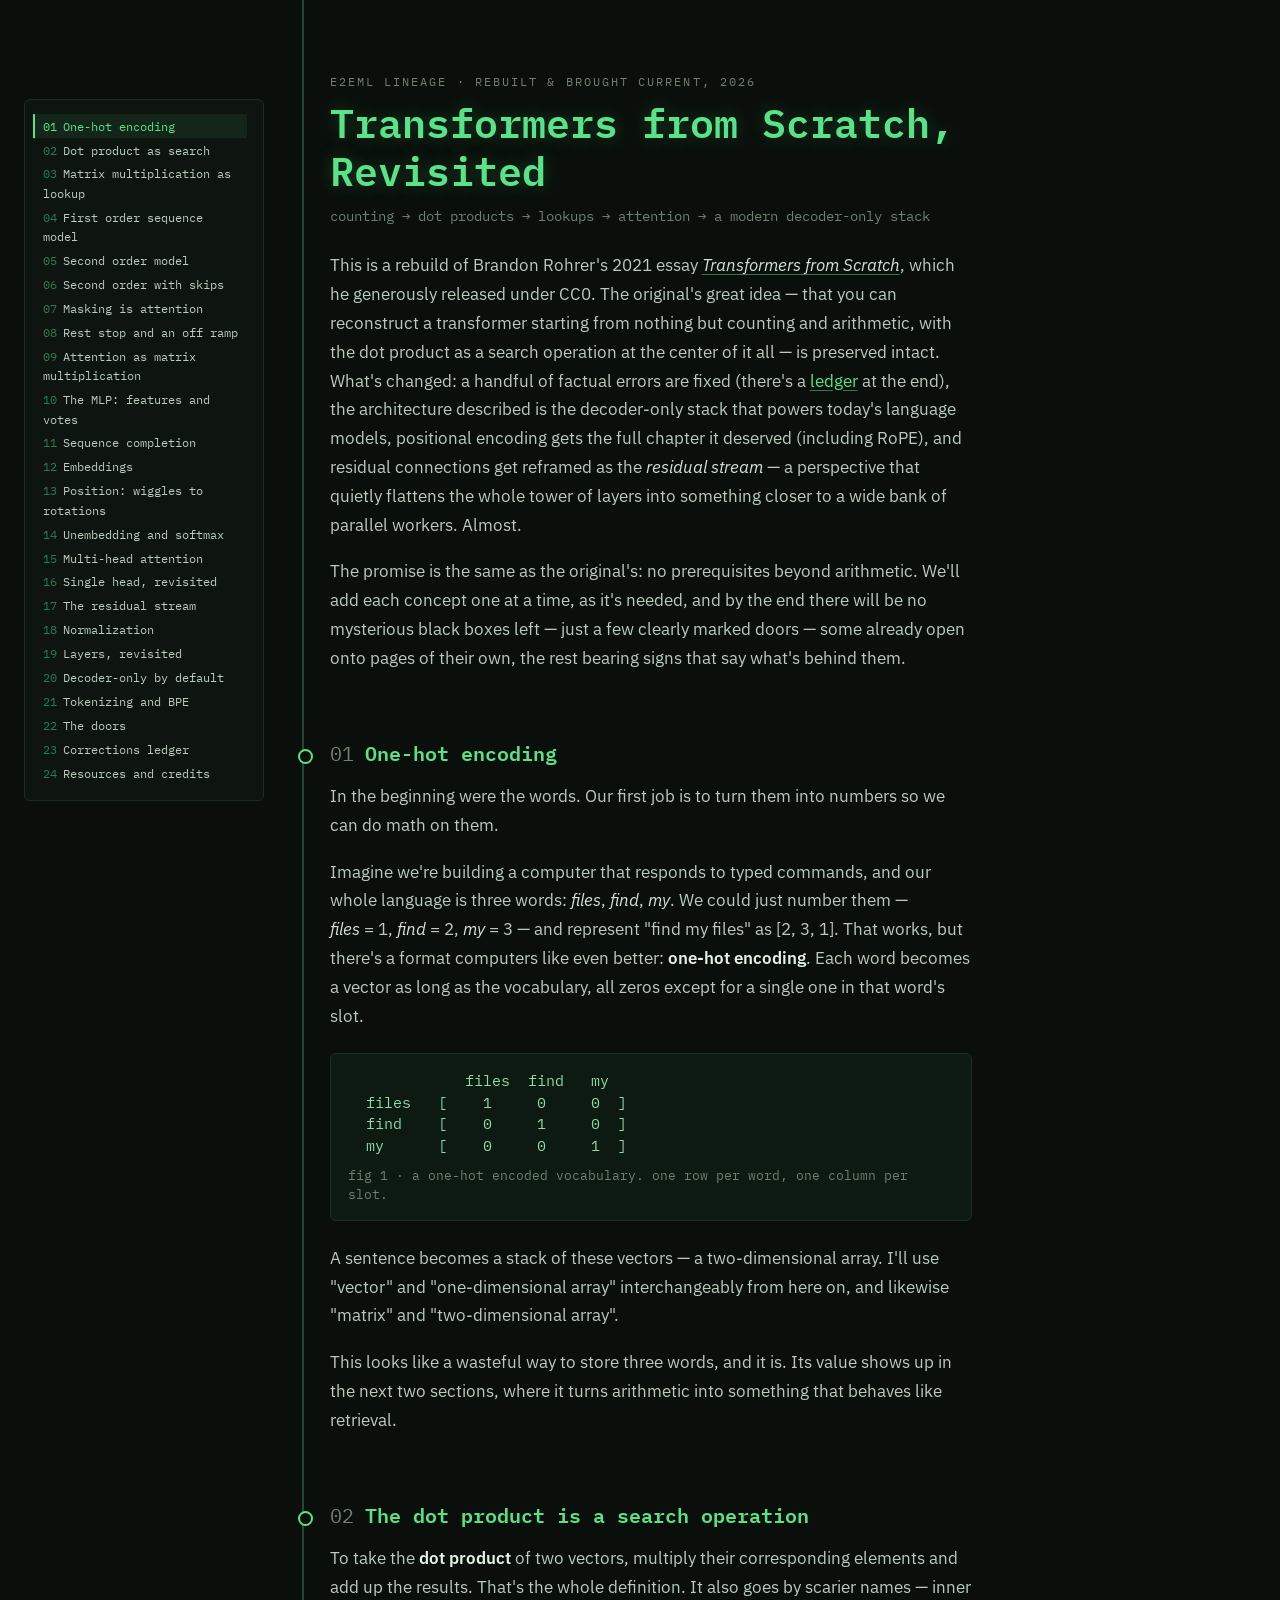
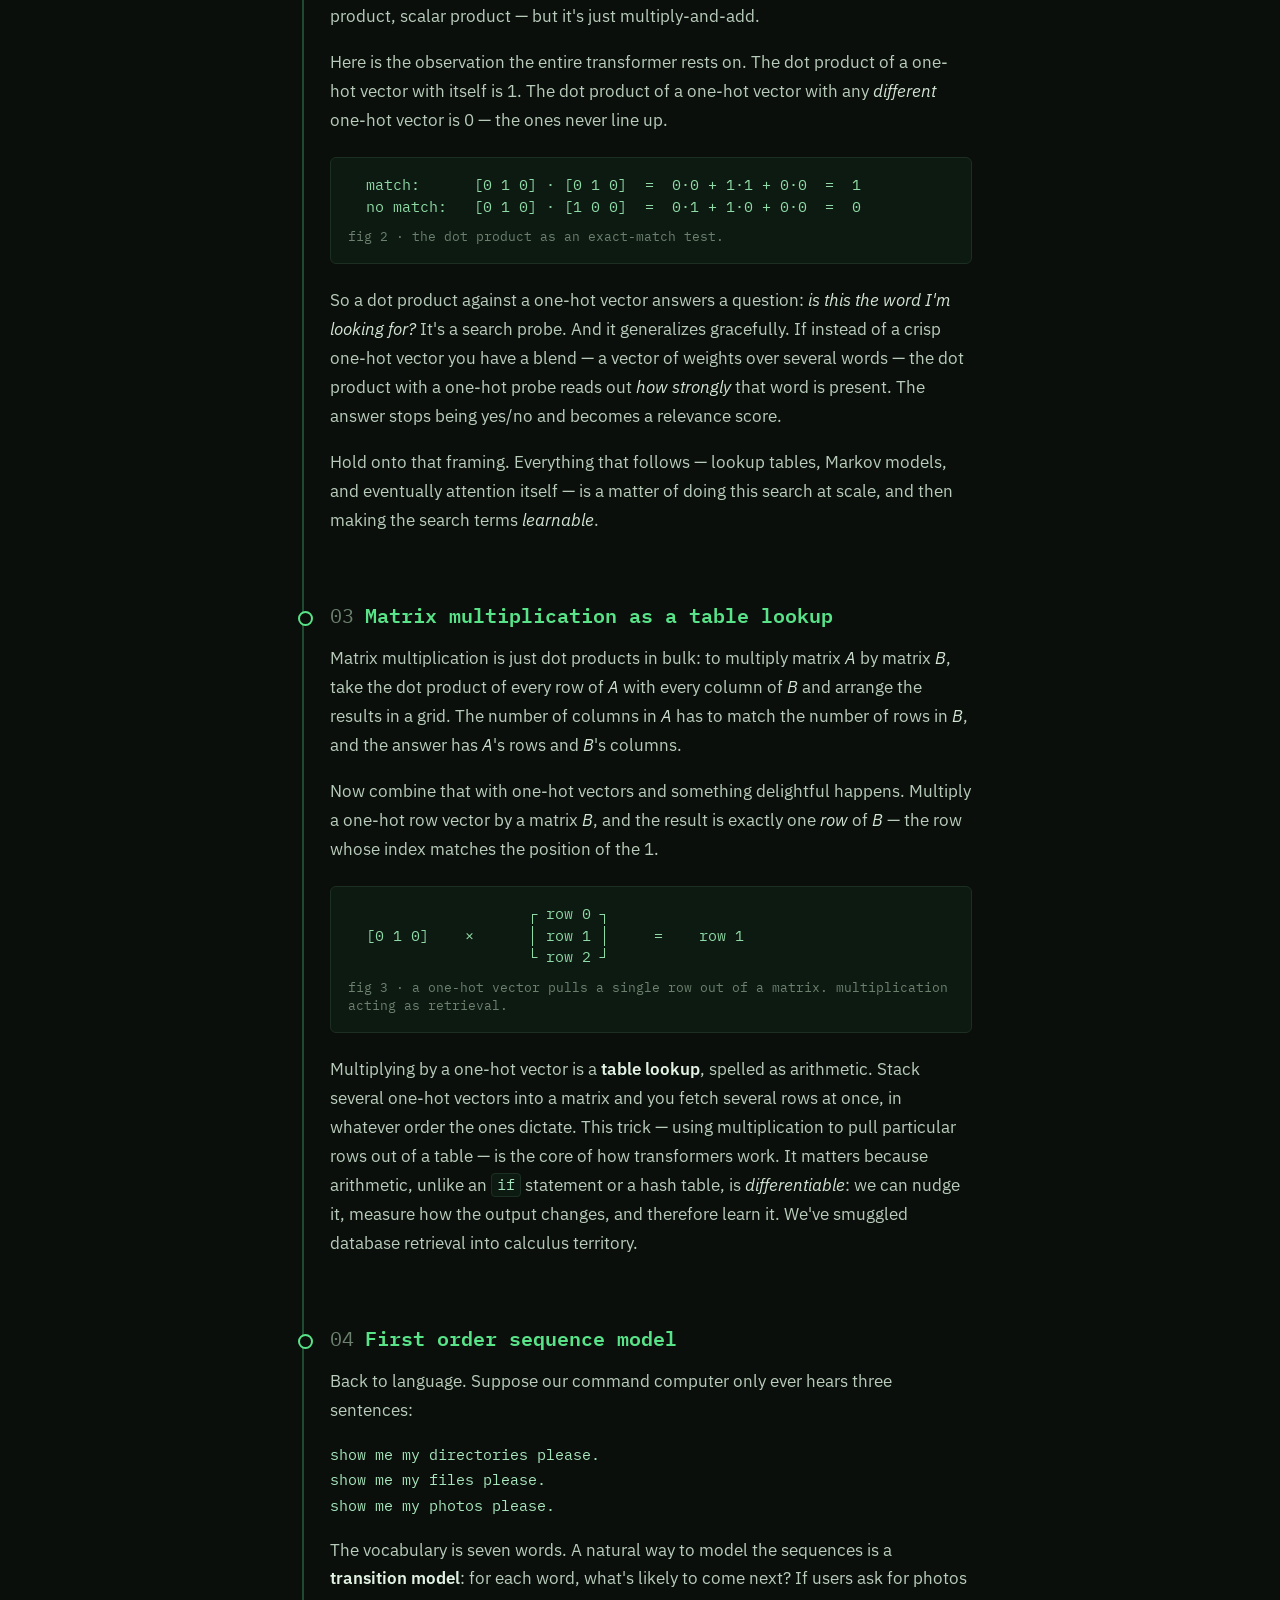
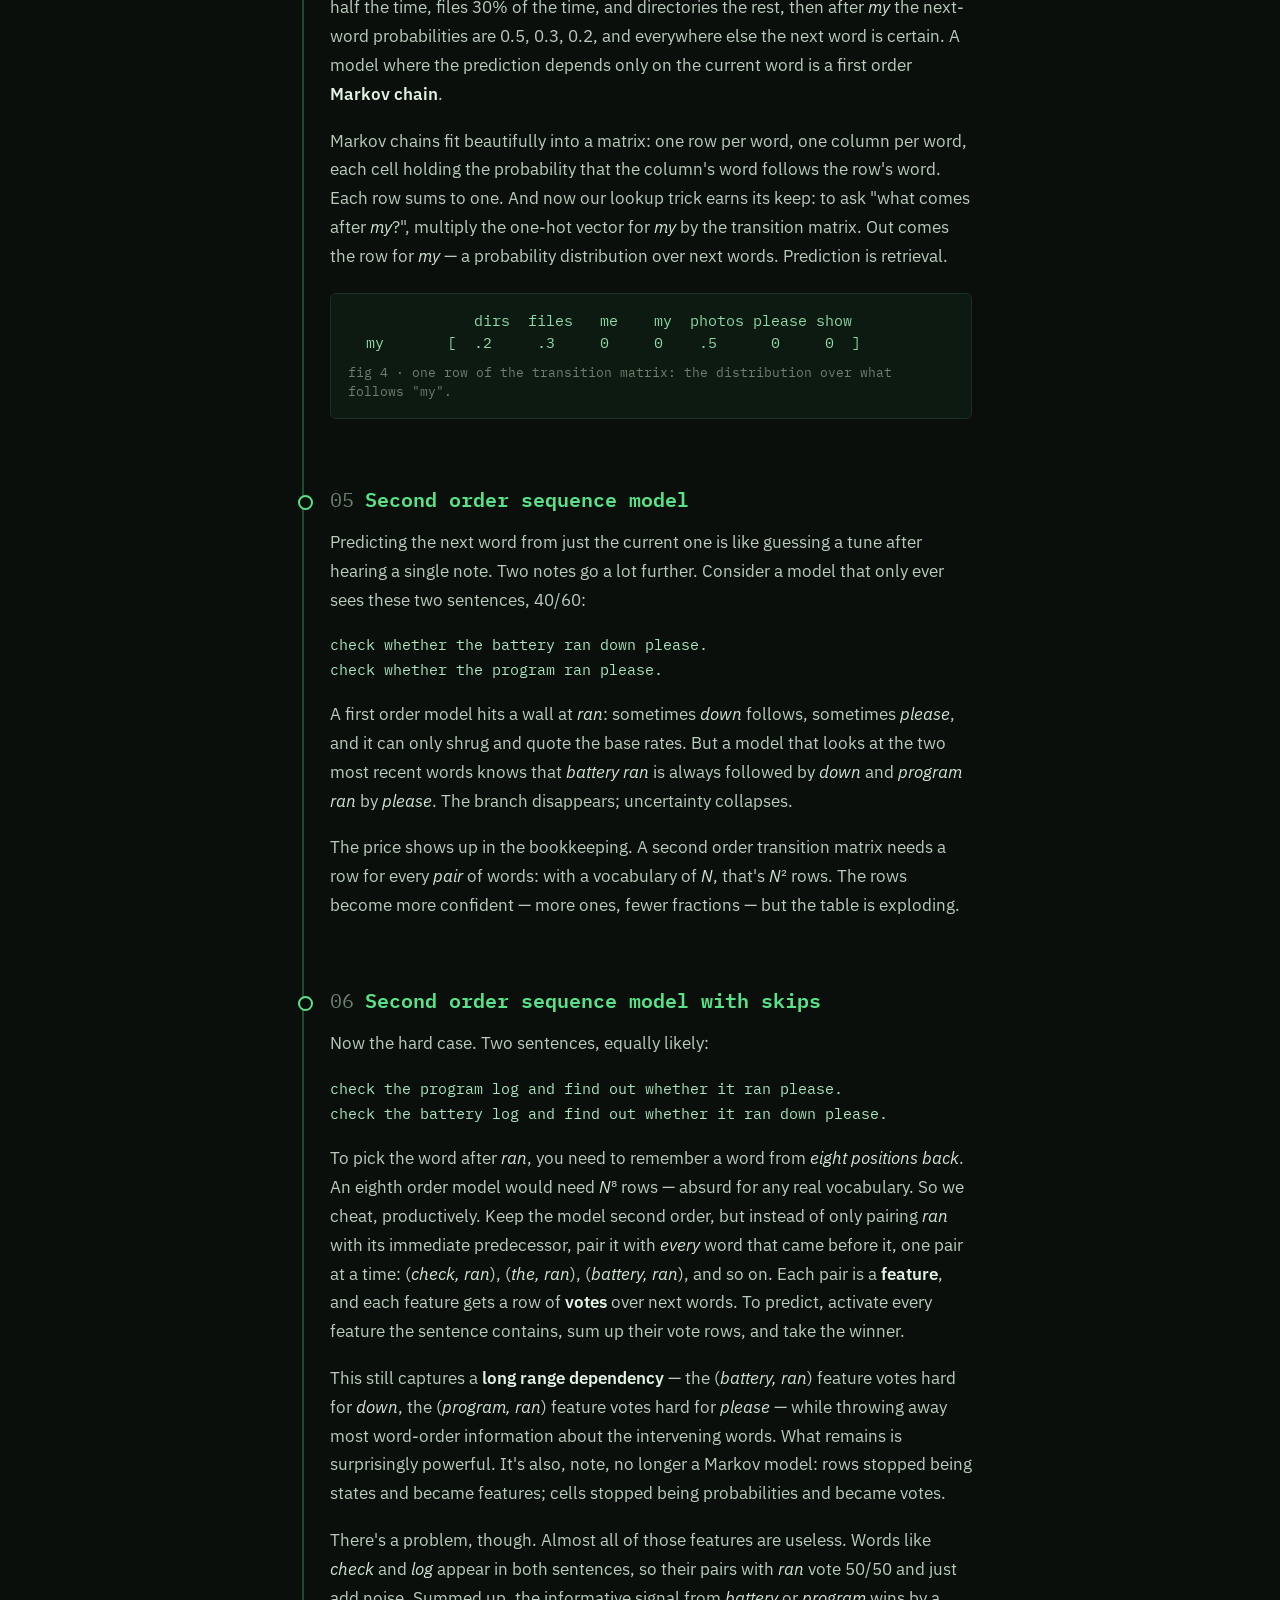
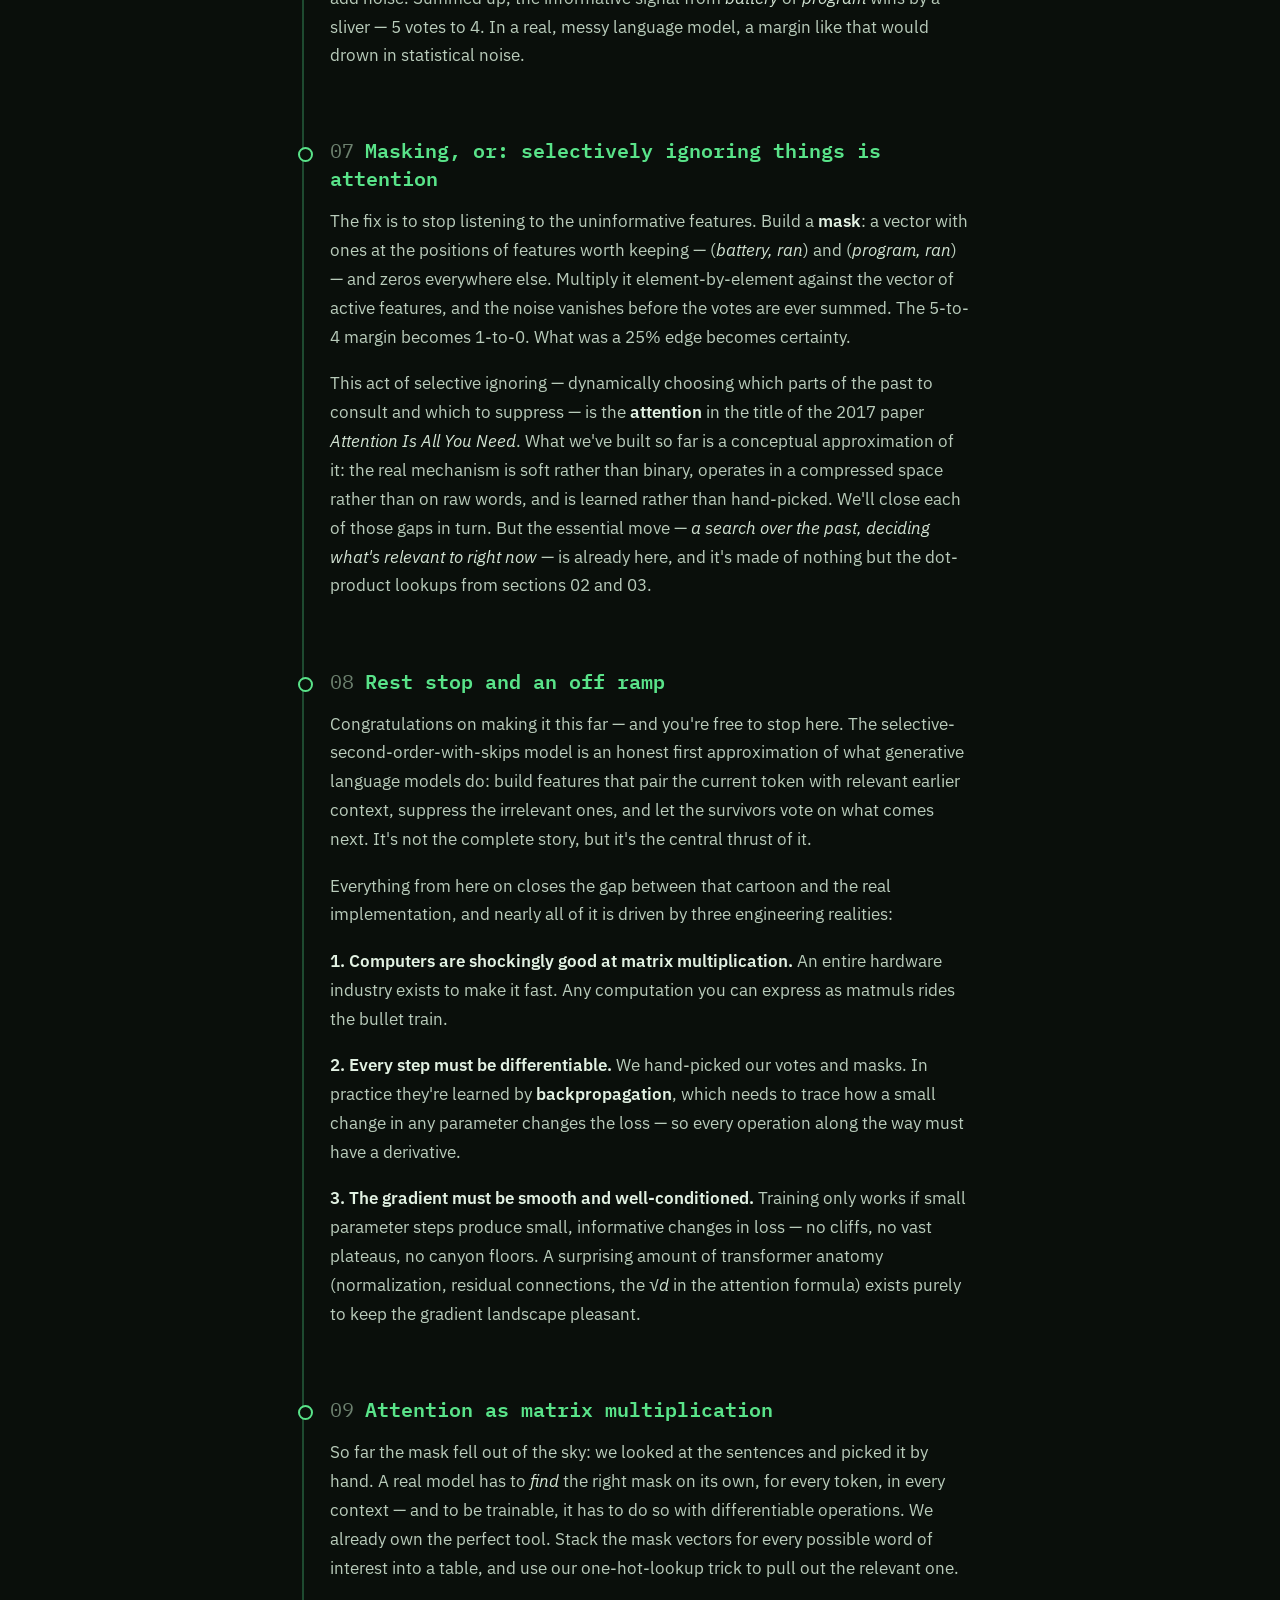
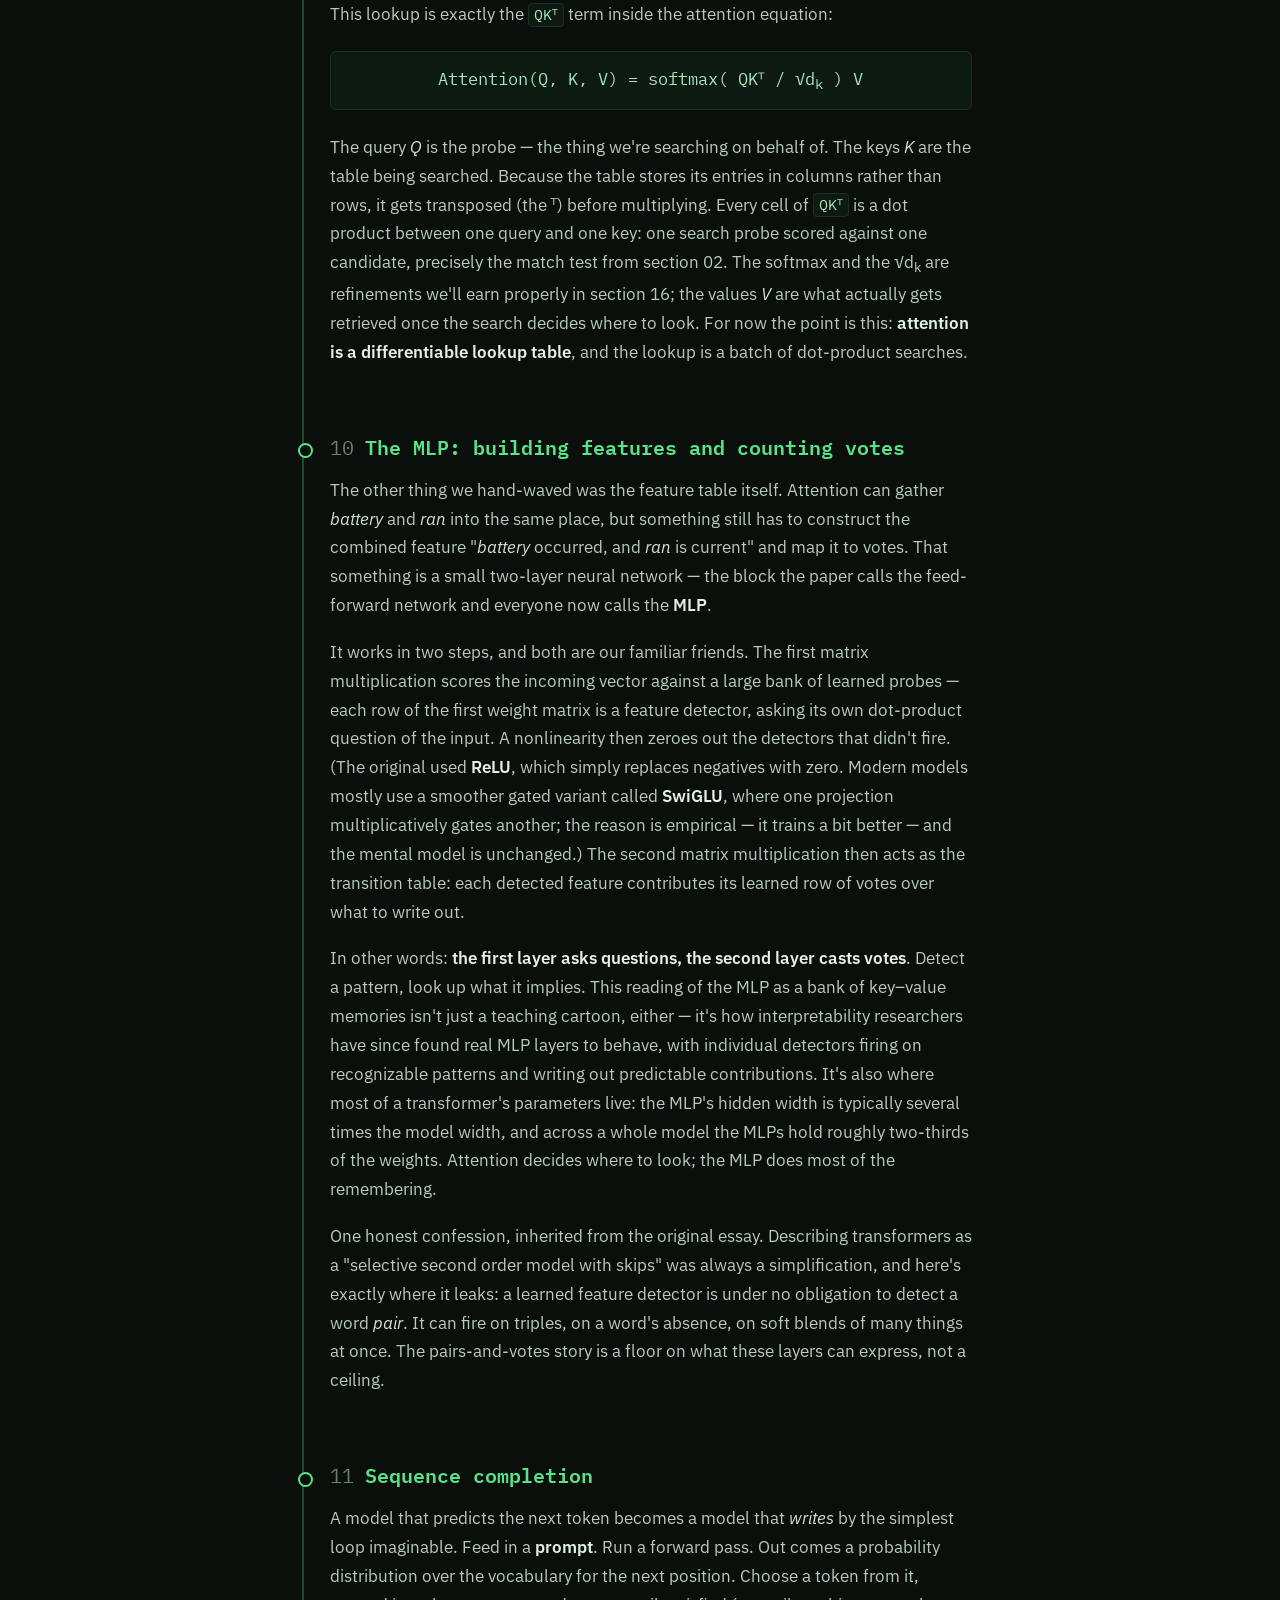
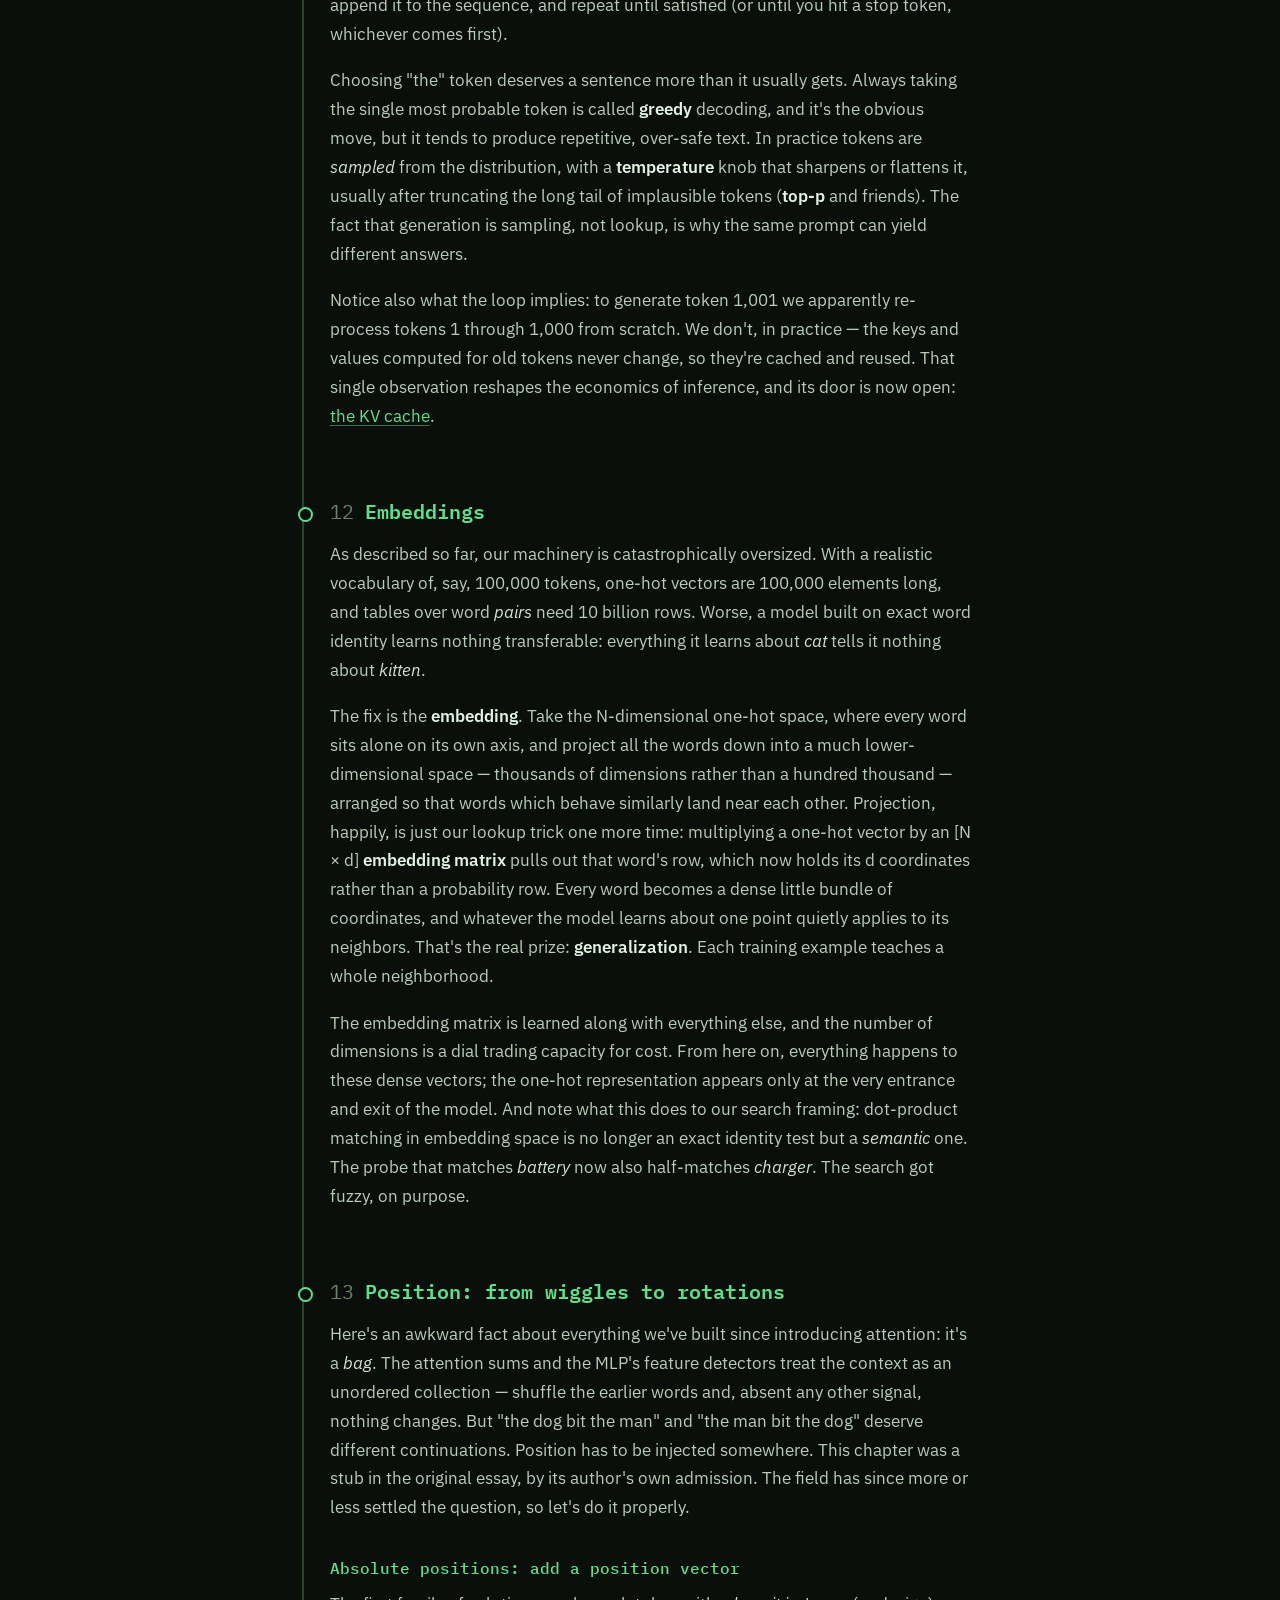
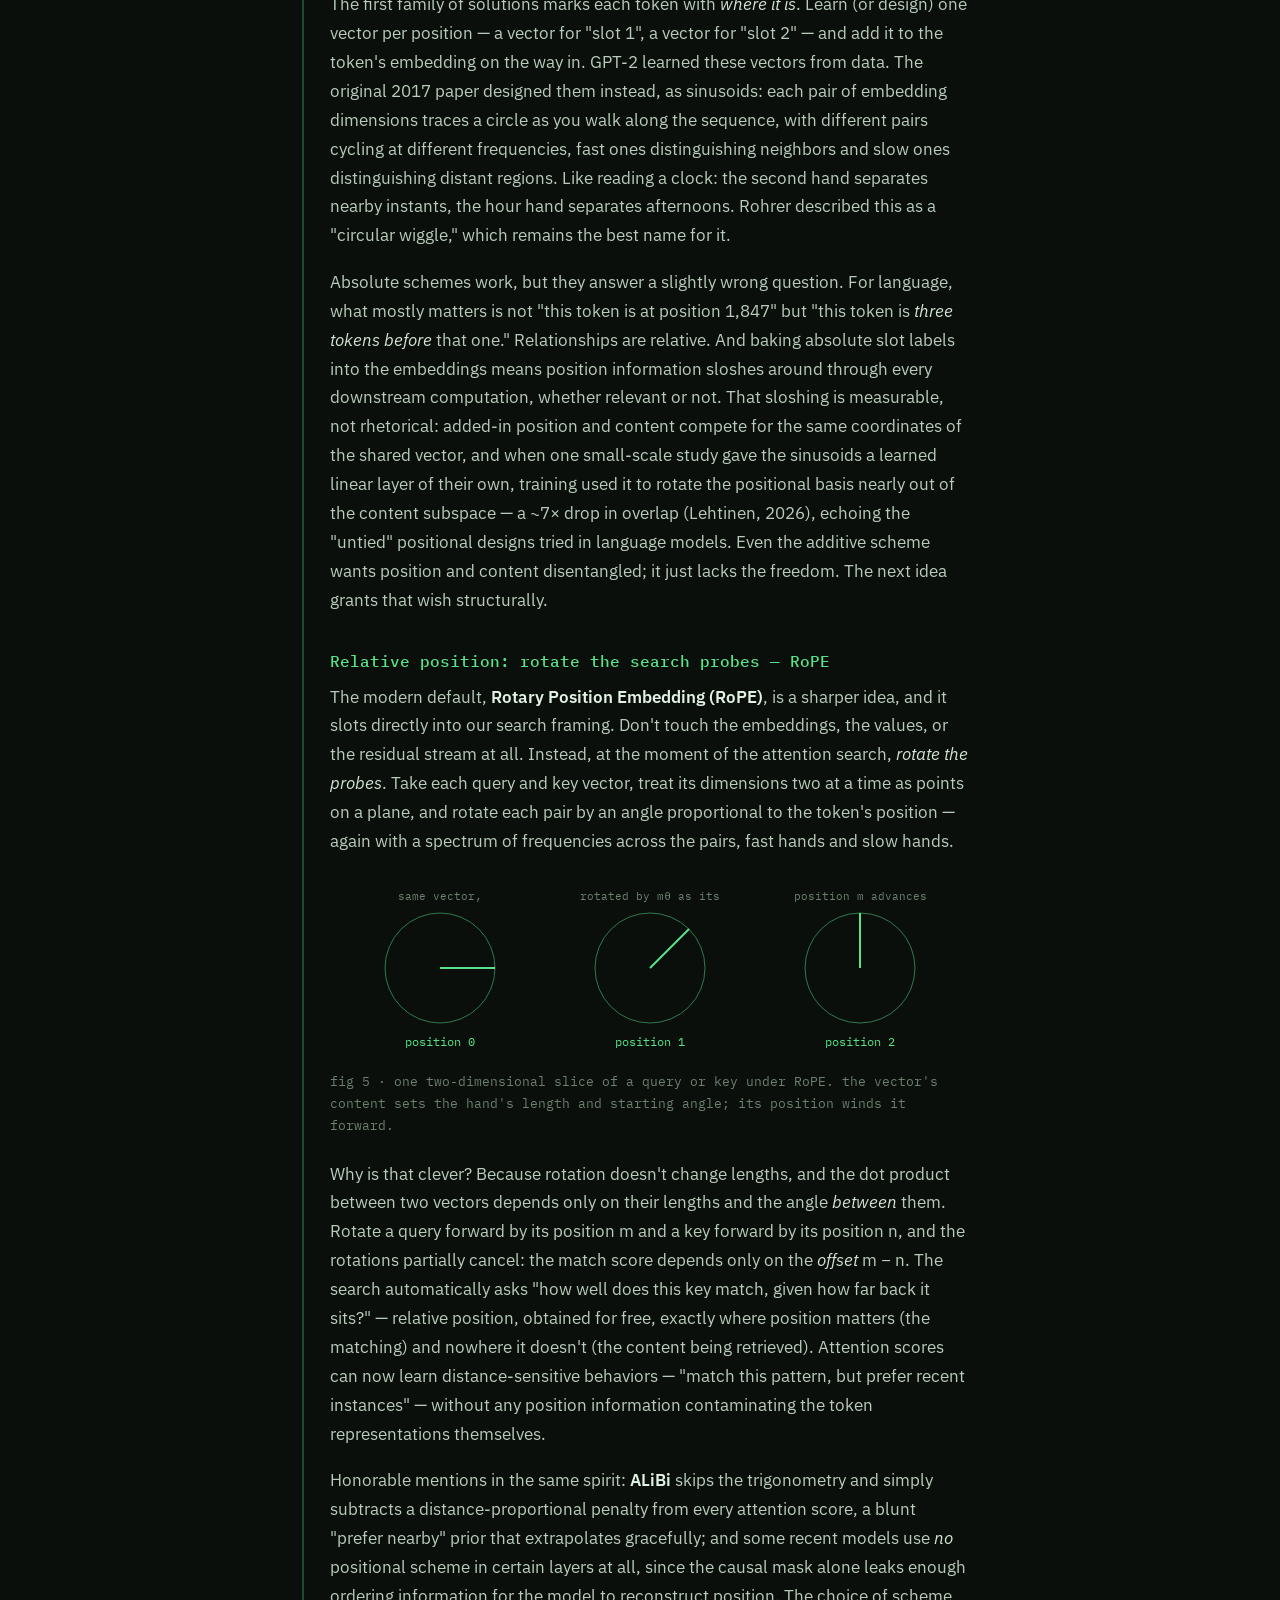
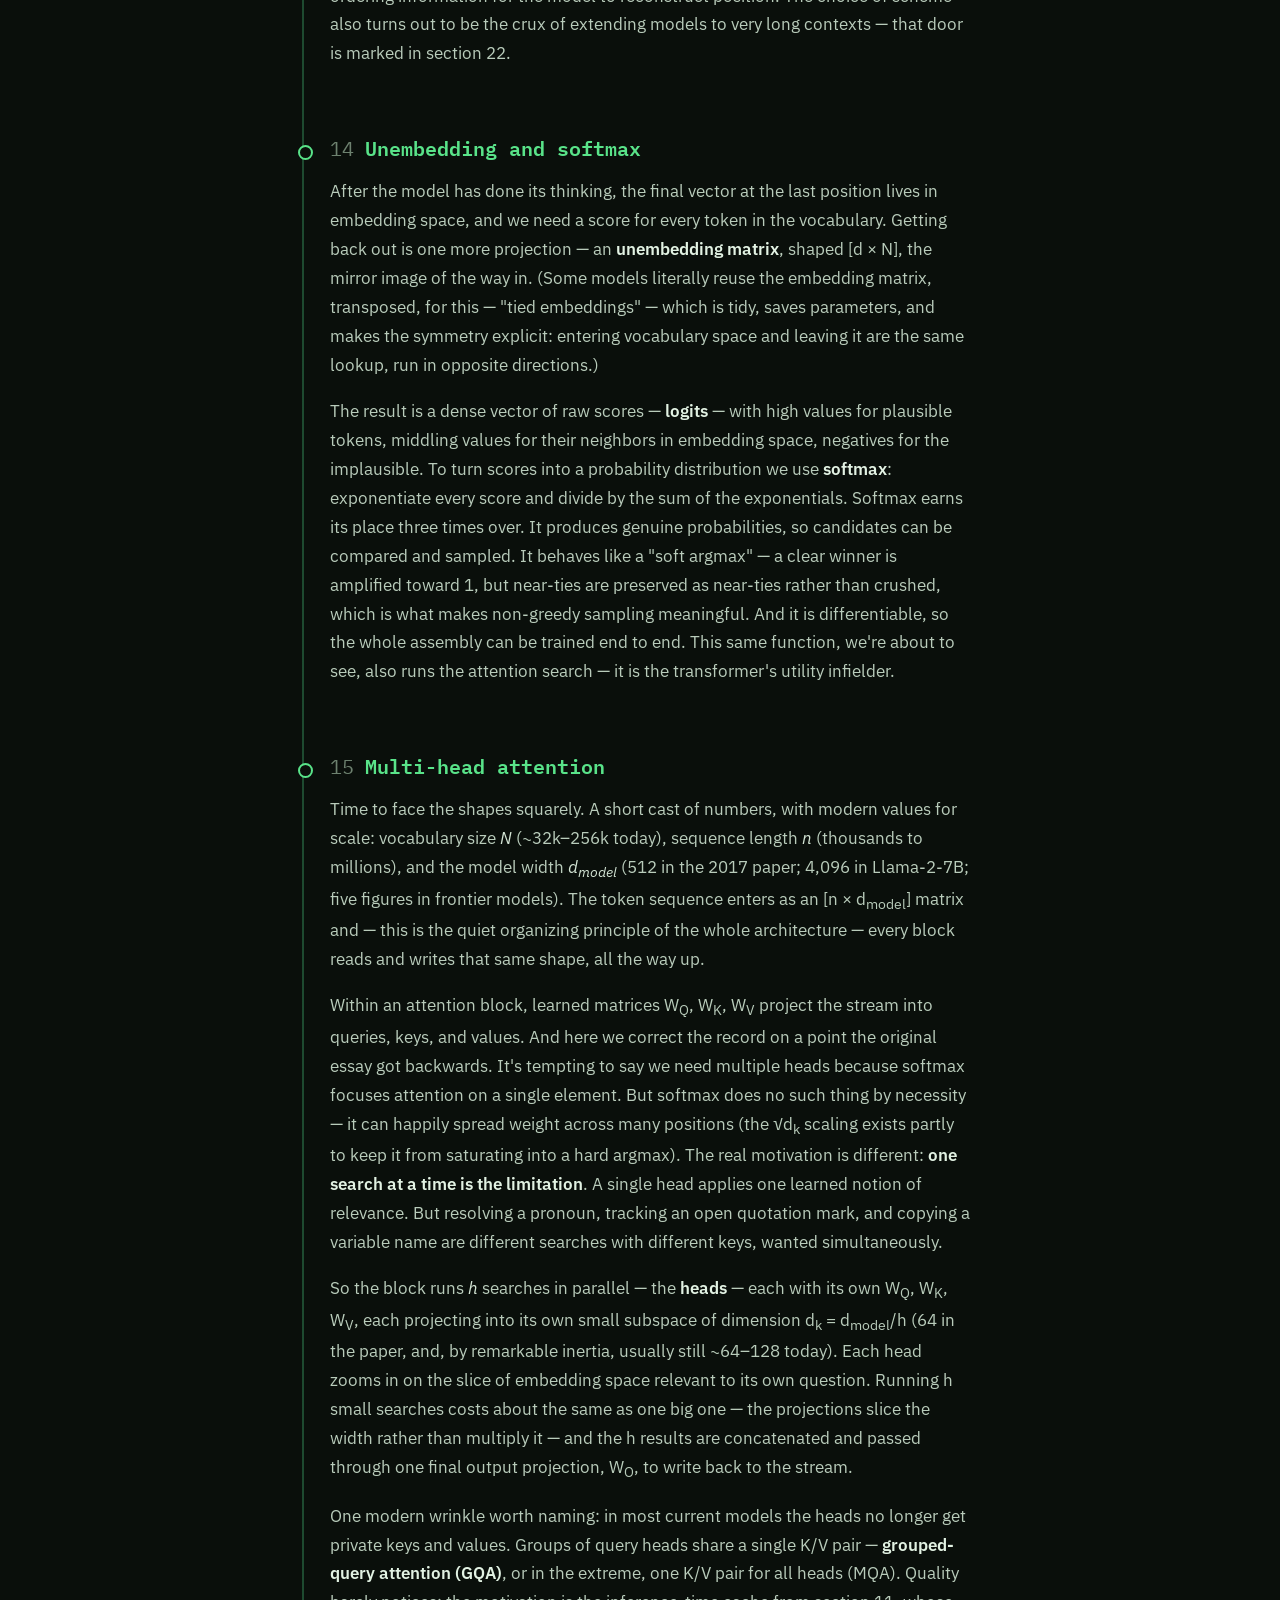
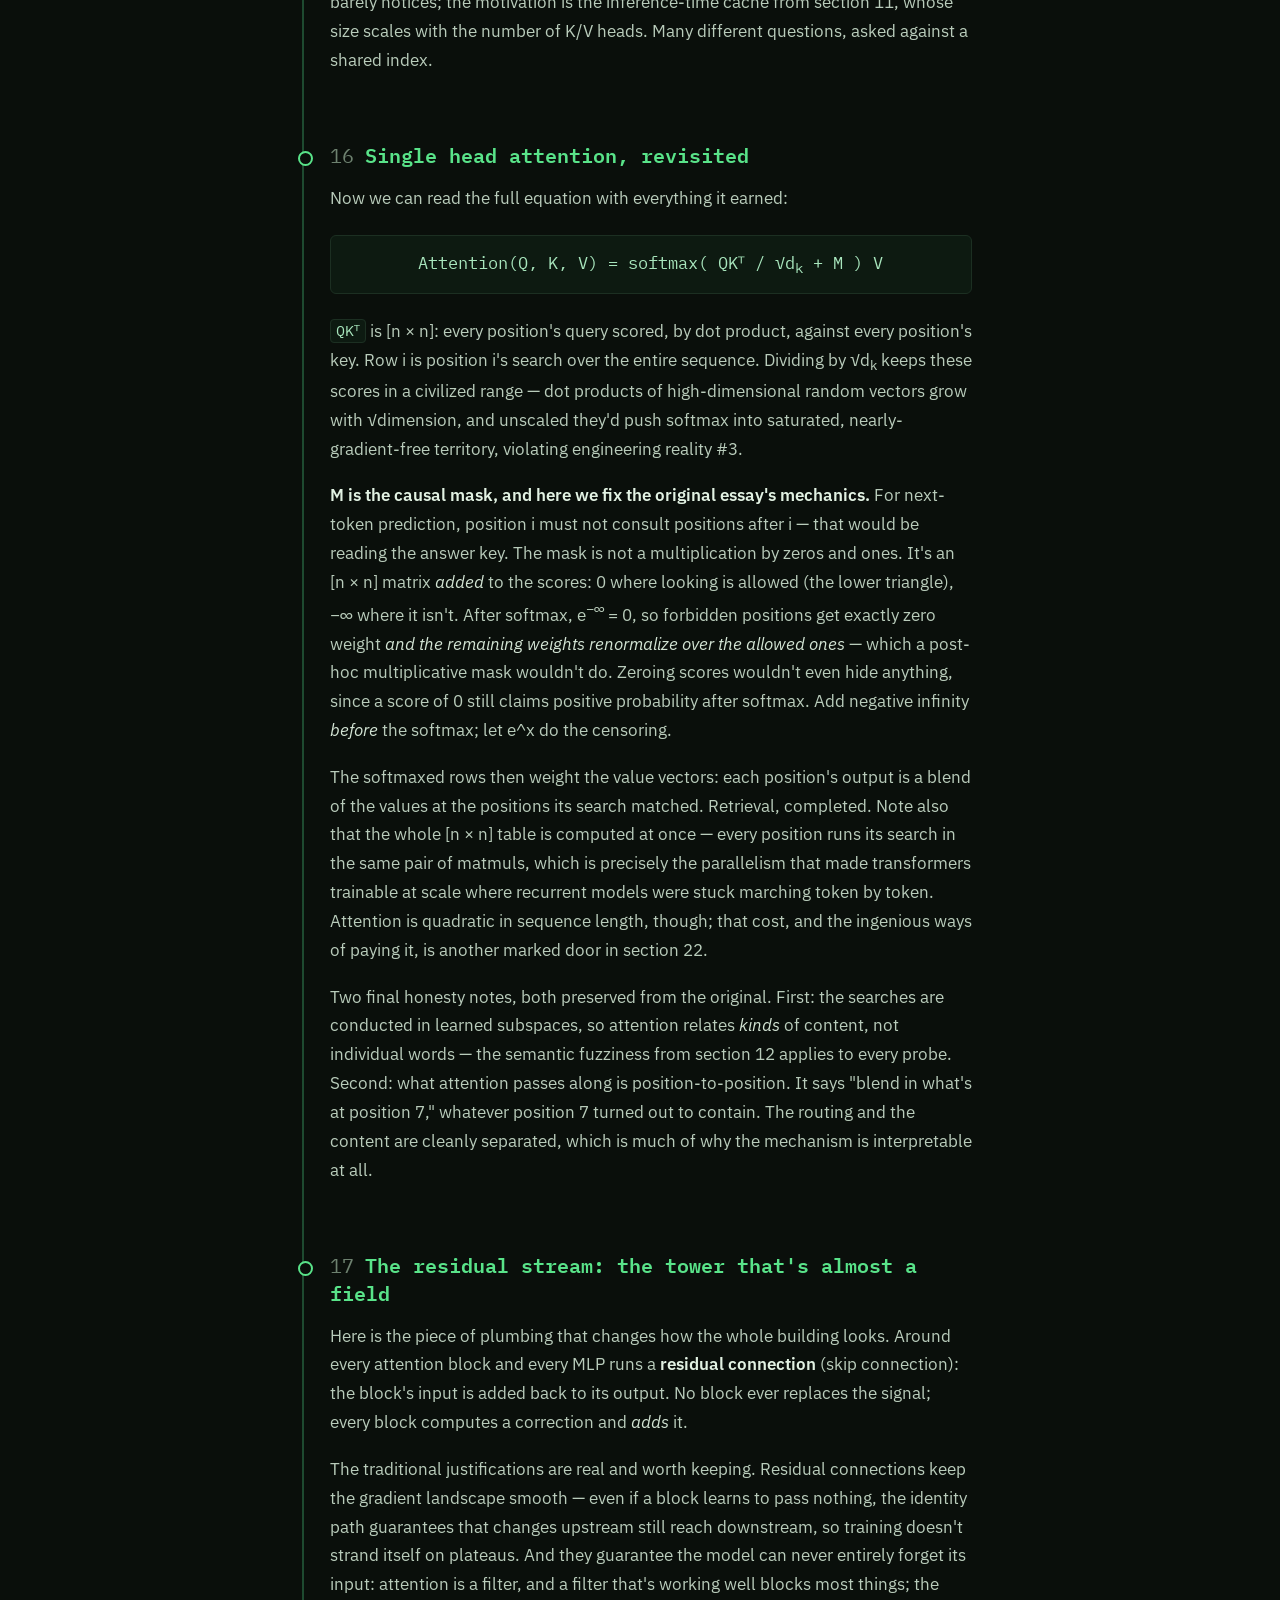
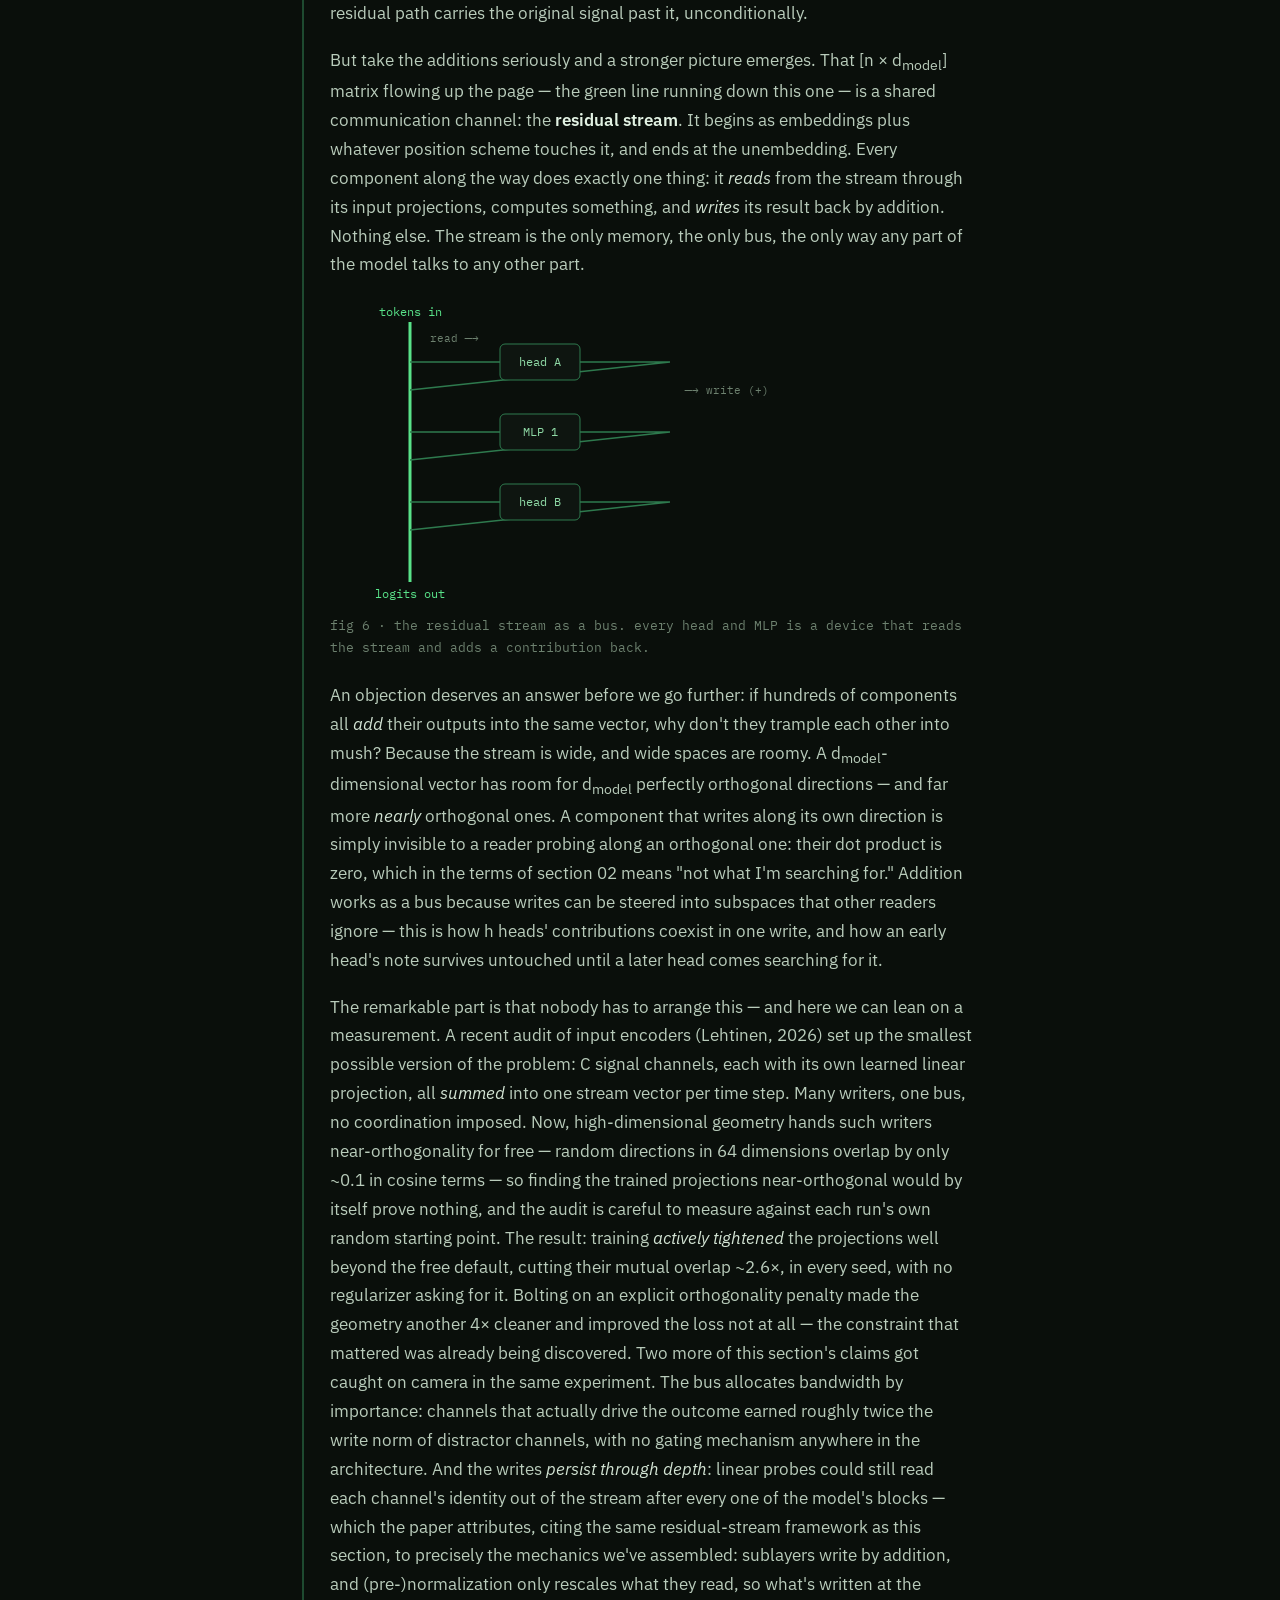
==== index.html @ 2e889e30 "Open door 01: the KV cache; restate section 22 for open doors - doors/kv-cache.html: full page on ca" ====
<!DOCTYPE html>
<html lang="en">
<head>
<meta charset="utf-8">
<meta name="viewport" content="width=device-width, initial-scale=1">
<title>Transformers from Scratch, Revisited</title>
<link rel="preconnect" href="https://fonts.googleapis.com">
<link href="https://fonts.googleapis.com/css2?family=IBM+Plex+Mono:ital,wght@0,400;0,500;0,600;1,400&family=IBM+Plex+Sans:ital,wght@0,400;0,500;0,600;1,400&display=swap" rel="stylesheet">
<link rel="stylesheet" href="assets/style.css">
</head>
<body>
<main>

<header class="site">
  <p class="eyebrow">e2eml lineage · rebuilt &amp; brought current, 2026</p>
  <h1>Transformers from Scratch,<br>Revisited</h1>
  <p style="color:var(--ink-dim); font-family:'IBM Plex Mono',monospace; font-size:0.9rem;">
    counting → dot products → lookups → attention → a modern decoder-only stack
  </p>
  <p style="margin-top:1.4rem;">This is a rebuild of Brandon Rohrer's 2021 essay
  <a href="https://brandonrohrer.com/transformers.html"><em>Transformers from Scratch</em></a>, which he generously
  released under CC0. The original's great idea — that you can reconstruct a transformer starting from
  nothing but counting and arithmetic, with the dot product as a search operation at the center of it all —
  is preserved intact. What's changed: a handful of factual errors are fixed (there's a
  <a href="#ledger">ledger</a> at the end), the architecture described is the decoder-only stack that
  powers today's language models, positional encoding gets the full chapter it deserved (including RoPE),
  and residual connections get reframed as the <em>residual stream</em> — a perspective that quietly
  flattens the whole tower of layers into something closer to a wide bank of parallel workers. Almost.</p>
  <p>The promise is the same as the original's: no prerequisites beyond arithmetic. We'll add each
  concept one at a time, as it's needed, and by the end there will be no mysterious black boxes left —
  just a few clearly marked doors — some already open onto pages of their own, the rest bearing
  signs that say what's behind them.</p>

  <nav class="toc" aria-label="Contents">
    <a href="#one-hot"><span class="num">01</span>One-hot encoding</a><br>
    <a href="#dot-product"><span class="num">02</span>Dot product as search</a><br>
    <a href="#lookup"><span class="num">03</span>Matrix multiplication as lookup</a><br>
    <a href="#first-order"><span class="num">04</span>First order sequence model</a><br>
    <a href="#second-order"><span class="num">05</span>Second order model</a><br>
    <a href="#skips"><span class="num">06</span>Second order with skips</a><br>
    <a href="#masking"><span class="num">07</span>Masking is attention</a><br>
    <a href="#rest-stop"><span class="num">08</span>Rest stop and an off ramp</a><br>
    <a href="#attention-matmul"><span class="num">09</span>Attention as matrix multiplication</a><br>
    <a href="#mlp"><span class="num">10</span>The MLP: features and votes</a><br>
    <a href="#completion"><span class="num">11</span>Sequence completion</a><br>
    <a href="#embeddings"><span class="num">12</span>Embeddings</a><br>
    <a href="#position"><span class="num">13</span>Position: wiggles to rotations</a><br>
    <a href="#unembedding"><span class="num">14</span>Unembedding and softmax</a><br>
    <a href="#multihead"><span class="num">15</span>Multi-head attention</a><br>
    <a href="#single-head"><span class="num">16</span>Single head, revisited</a><br>
    <a href="#residual-stream"><span class="num">17</span>The residual stream</a><br>
    <a href="#normalization"><span class="num">18</span>Normalization</a><br>
    <a href="#layers"><span class="num">19</span>Layers, revisited</a><br>
    <a href="#decoder-only"><span class="num">20</span>Decoder-only by default</a><br>
    <a href="#tokenizing"><span class="num">21</span>Tokenizing and BPE</a><br>
    <a href="#off-ramps"><span class="num">22</span>The doors</a><br>
    <a href="#ledger"><span class="num">23</span>Corrections ledger</a><br>
    <a href="#resources"><span class="num">24</span>Resources and credits</a>
  </nav>
</header>

<section id="one-hot">
  <h2><span class="num">01</span>One-hot encoding</h2>
  <p>In the beginning were the words. Our first job is to turn them into numbers so we can do math
  on them.</p>
  <p>Imagine we're building a computer that responds to typed commands, and our whole language is
  three words: <em>files</em>, <em>find</em>, <em>my</em>. We could just number them —
  <em>files</em>&nbsp;=&nbsp;1, <em>find</em>&nbsp;=&nbsp;2, <em>my</em>&nbsp;=&nbsp;3 — and represent
  "find my files" as [2,&nbsp;3,&nbsp;1]. That works, but there's a format computers like even better:
  <strong>one-hot encoding</strong>. Each word becomes a vector as long as the vocabulary, all zeros
  except for a single one in that word's slot.</p>
<pre class="fig">
             files  find   my
  files   [    1     0     0  ]
  find    [    0     1     0  ]
  my      [    0     0     1  ]
<span class="cap">fig 1 · a one-hot encoded vocabulary. one row per word, one column per slot.</span></pre>
  <p>A sentence becomes a stack of these vectors — a two-dimensional array. I'll use "vector" and
  "one-dimensional array" interchangeably from here on, and likewise "matrix" and "two-dimensional
  array".</p>
  <p>This looks like a wasteful way to store three words, and it is. Its value shows up in the next
  two sections, where it turns arithmetic into something that behaves like retrieval.</p>
</section>

<section id="dot-product">
  <h2><span class="num">02</span>The dot product is a search operation</h2>
  <p>To take the <strong>dot product</strong> of two vectors, multiply their corresponding elements
  and add up the results. That's the whole definition. It also goes by scarier names — inner
  product, scalar product — but it's just multiply-and-add.</p>
  <p>Here is the observation the entire transformer rests on. The dot product of a one-hot vector
  with itself is 1. The dot product of a one-hot vector with any <em>different</em> one-hot vector
  is 0 — the ones never line up.</p>
<pre class="fig">
  match:      [0 1 0] · [0 1 0]  =  0·0 + 1·1 + 0·0  =  1
  no match:   [0 1 0] · [1 0 0]  =  0·1 + 1·0 + 0·0  =  0
<span class="cap">fig 2 · the dot product as an exact-match test.</span></pre>
  <p>So a dot product against a one-hot vector answers a question: <em>is this the word I'm looking
  for?</em> It's a search probe. And it generalizes gracefully. If instead of a crisp one-hot vector
  you have a blend — a vector of weights over several words — the dot product with a one-hot probe
  reads out <em>how strongly</em> that word is present. The answer stops being yes/no and becomes
  a relevance score.</p>
  <p>Hold onto that framing. Everything that follows — lookup tables, Markov models, and eventually
  attention itself — is a matter of doing this search at scale, and then making the search terms
  <em>learnable</em>.</p>
</section>

<section id="lookup">
  <h2><span class="num">03</span>Matrix multiplication as a table lookup</h2>
  <p>Matrix multiplication is just dot products in bulk: to multiply matrix <em>A</em> by matrix
  <em>B</em>, take the dot product of every row of <em>A</em> with every column of <em>B</em> and
  arrange the results in a grid. The number of columns in <em>A</em> has to match the number of rows
  in <em>B</em>, and the answer has <em>A</em>'s rows and <em>B</em>'s columns.</p>
  <p>Now combine that with one-hot vectors and something delightful happens. Multiply a one-hot row
  vector by a matrix <em>B</em>, and the result is exactly one <em>row</em> of <em>B</em> — the row
  whose index matches the position of the 1.</p>
<pre class="fig">
                    ┌ row 0 ┐
  [0 1 0]    ×      │ row 1 │     =    row 1
                    └ row 2 ┘
<span class="cap">fig 3 · a one-hot vector pulls a single row out of a matrix. multiplication acting as retrieval.</span></pre>
  <p>Multiplying by a one-hot vector is a <strong>table lookup</strong>, spelled as arithmetic. Stack
  several one-hot vectors into a matrix and you fetch several rows at once, in whatever order the
  ones dictate. This trick — using multiplication to pull particular rows out of a table — is the
  core of how transformers work. It matters because arithmetic, unlike an <code>if</code> statement
  or a hash table, is <em>differentiable</em>: we can nudge it, measure how the output changes, and
  therefore learn it. We've smuggled database retrieval into calculus territory.</p>
</section>

<section id="first-order">
  <h2><span class="num">04</span>First order sequence model</h2>
  <p>Back to language. Suppose our command computer only ever hears three sentences:</p>
  <p style="font-family:'IBM Plex Mono',monospace; font-size:0.92rem; color:#a8e6bd;">
  show me my directories please.<br>show me my files please.<br>show me my photos please.</p>
  <p>The vocabulary is seven words. A natural way to model the sequences is a <strong>transition
  model</strong>: for each word, what's likely to come next? If users ask for photos half the time,
  files 30% of the time, and directories the rest, then after <em>my</em> the next-word
  probabilities are 0.5, 0.3, 0.2, and everywhere else the next word is certain. A model where the
  prediction depends only on the current word is a first order <strong>Markov chain</strong>.</p>
  <p>Markov chains fit beautifully into a matrix: one row per word, one column per word, each cell
  holding the probability that the column's word follows the row's word. Each row sums to one.
  And now our lookup trick earns its keep: to ask "what comes after <em>my</em>?", multiply the
  one-hot vector for <em>my</em> by the transition matrix. Out comes the row for <em>my</em> —
  a probability distribution over next words. Prediction is retrieval.</p>
<pre class="fig">
              dirs  files   me    my  photos please show
  my       [  .2     .3     0     0    .5      0     0  ]
<span class="cap">fig 4 · one row of the transition matrix: the distribution over what follows "my".</span></pre>
</section>

<section id="second-order">
  <h2><span class="num">05</span>Second order sequence model</h2>
  <p>Predicting the next word from just the current one is like guessing a tune after hearing a
  single note. Two notes go a lot further. Consider a model that only ever sees these two
  sentences, 40/60:</p>
  <p style="font-family:'IBM Plex Mono',monospace; font-size:0.92rem; color:#a8e6bd;">
  check whether the battery ran down please.<br>check whether the program ran please.</p>
  <p>A first order model hits a wall at <em>ran</em>: sometimes <em>down</em> follows, sometimes
  <em>please</em>, and it can only shrug and quote the base rates. But a model that looks at the two
  most recent words knows that <em>battery ran</em> is always followed by <em>down</em> and
  <em>program ran</em> by <em>please</em>. The branch disappears; uncertainty collapses.</p>
  <p>The price shows up in the bookkeeping. A second order transition matrix needs a row for every
  <em>pair</em> of words: with a vocabulary of <em>N</em>, that's <em>N</em>² rows. The rows become
  more confident — more ones, fewer fractions — but the table is exploding.</p>
</section>

<section id="skips">
  <h2><span class="num">06</span>Second order sequence model with skips</h2>
  <p>Now the hard case. Two sentences, equally likely:</p>
  <p style="font-family:'IBM Plex Mono',monospace; font-size:0.92rem; color:#a8e6bd;">
  check the program log and find out whether it ran please.<br>
  check the battery log and find out whether it ran down please.</p>
  <p>To pick the word after <em>ran</em>, you need to remember a word from <em>eight positions
  back</em>. An eighth order model would need <em>N</em>⁸ rows — absurd for any real vocabulary.
  So we cheat, productively. Keep the model second order, but instead of only pairing <em>ran</em>
  with its immediate predecessor, pair it with <em>every</em> word that came before it, one pair at
  a time: (<em>check, ran</em>), (<em>the, ran</em>), (<em>battery, ran</em>), and so on. Each pair
  is a <strong>feature</strong>, and each feature gets a row of <strong>votes</strong> over next
  words. To predict, activate every feature the sentence contains, sum up their vote rows, and take
  the winner.</p>
  <p>This still captures a <strong>long range dependency</strong> — the (<em>battery, ran</em>)
  feature votes hard for <em>down</em>, the (<em>program, ran</em>) feature votes hard for
  <em>please</em> — while throwing away most word-order information about the intervening words.
  What remains is surprisingly powerful. It's also, note, no longer a Markov model: rows stopped
  being states and became features; cells stopped being probabilities and became votes.</p>
  <p>There's a problem, though. Almost all of those features are useless. Words like <em>check</em>
  and <em>log</em> appear in both sentences, so their pairs with <em>ran</em> vote 50/50 and just
  add noise. Summed up, the informative signal from <em>battery</em> or <em>program</em> wins by a
  sliver — 5 votes to 4. In a real, messy language model, a margin like that would drown in
  statistical noise.</p>
</section>

<section id="masking">
  <h2><span class="num">07</span>Masking, or: selectively ignoring things is attention</h2>
  <p>The fix is to stop listening to the uninformative features. Build a <strong>mask</strong>: a
  vector with ones at the positions of features worth keeping — (<em>battery, ran</em>) and
  (<em>program, ran</em>) — and zeros everywhere else. Multiply it element-by-element against the
  vector of active features, and the noise vanishes before the votes are ever summed. The 5-to-4
  margin becomes 1-to-0. What was a 25% edge becomes certainty.</p>
  <p>This act of selective ignoring — dynamically choosing which parts of the past to consult and
  which to suppress — is the <strong>attention</strong> in the title of the 2017 paper
  <em>Attention Is All You Need</em>. What we've built so far is a conceptual approximation of it:
  the real mechanism is soft rather than binary, operates in a compressed space rather than on raw
  words, and is learned rather than hand-picked. We'll close each of those gaps in turn. But the
  essential move — <em>a search over the past, deciding what's relevant to right now</em> — is
  already here, and it's made of nothing but the dot-product lookups from sections 02 and 03.</p>
</section>

<section id="rest-stop">
  <h2><span class="num">08</span>Rest stop and an off ramp</h2>
  <p>Congratulations on making it this far — and you're free to stop here. The
  selective-second-order-with-skips model is an honest first approximation of what generative
  language models do: build features that pair the current token with relevant earlier context,
  suppress the irrelevant ones, and let the survivors vote on what comes next. It's not the
  complete story, but it's the central thrust of it.</p>
  <p>Everything from here on closes the gap between that cartoon and the real implementation, and
  nearly all of it is driven by three engineering realities:</p>
  <p><strong>1. Computers are shockingly good at matrix multiplication.</strong> An entire hardware
  industry exists to make it fast. Any computation you can express as matmuls rides the bullet
  train.</p>
  <p><strong>2. Every step must be differentiable.</strong> We hand-picked our votes and masks. In
  practice they're learned by <strong>backpropagation</strong>, which needs to trace how a small
  change in any parameter changes the loss — so every operation along the way must have a
  derivative.</p>
  <p><strong>3. The gradient must be smooth and well-conditioned.</strong> Training only works if
  small parameter steps produce small, informative changes in loss — no cliffs, no vast plateaus,
  no canyon floors. A surprising amount of transformer anatomy (normalization, residual
  connections, the √<em>d</em> in the attention formula) exists purely to keep the gradient
  landscape pleasant.</p>
</section>
<section id="attention-matmul">
  <h2><span class="num">09</span>Attention as matrix multiplication</h2>
  <p>So far the mask fell out of the sky: we looked at the sentences and picked it by hand. A real
  model has to <em>find</em> the right mask on its own, for every token, in every context — and to
  be trainable, it has to do so with differentiable operations. We already own the perfect tool.
  Stack the mask vectors for every possible word of interest into a table, and use our
  one-hot-lookup trick to pull out the relevant one.</p>
  <p>This lookup is exactly the <code>QKᵀ</code> term inside the attention equation:</p>
  <div class="eq">Attention(Q, K, V) = softmax( QKᵀ / √d<sub>k</sub> ) V</div>
  <p>The query <em>Q</em> is the probe — the thing we're searching on behalf of. The keys
  <em>K</em> are the table being searched. Because the table stores its entries in columns rather
  than rows, it gets transposed (the ᵀ) before multiplying. Every cell of <code>QKᵀ</code> is a dot
  product between one query and one key: one search probe scored against one candidate, precisely
  the match test from section 02. The softmax and the √d<sub>k</sub> are refinements we'll earn
  properly in section 16; the values <em>V</em> are what actually gets retrieved once the search
  decides where to look. For now the point is this: <strong>attention is a differentiable lookup
  table</strong>, and the lookup is a batch of dot-product searches.</p>
</section>

<section id="mlp">
  <h2><span class="num">10</span>The MLP: building features and counting votes</h2>
  <p>The other thing we hand-waved was the feature table itself. Attention can gather
  <em>battery</em> and <em>ran</em> into the same place, but something still has to construct the
  combined feature "<em>battery</em> occurred, and <em>ran</em> is current" and map it to votes.
  That something is a small two-layer neural network — the block the paper calls the feed-forward
  network and everyone now calls the <strong>MLP</strong>.</p>
  <p>It works in two steps, and both are our familiar friends. The first matrix multiplication
  scores the incoming vector against a large bank of learned probes — each row of the first weight
  matrix is a feature detector, asking its own dot-product question of the input. A nonlinearity
  then zeroes out the detectors that didn't fire. (The original used
  <strong>ReLU</strong>, which simply replaces negatives with zero. Modern models mostly use a
  smoother gated variant called <strong>SwiGLU</strong>, where one projection multiplicatively
  gates another; the reason is empirical — it trains a bit better — and the mental model is
  unchanged.) The second matrix multiplication then acts as the transition table: each detected
  feature contributes its learned row of votes over what to write out.</p>
  <p>In other words: <strong>the first layer asks questions, the second layer casts votes</strong>.
  Detect a pattern, look up what it implies. This reading of the MLP as a bank of key–value
  memories isn't just a teaching cartoon, either — it's how interpretability researchers have since
  found real MLP layers to behave, with individual detectors firing on recognizable patterns and
  writing out predictable contributions. It's also where most of a transformer's parameters live:
  the MLP's hidden width is typically several times the model width, and across a whole model the
  MLPs hold roughly two-thirds of the weights. Attention decides where to look; the MLP does most
  of the remembering.</p>
  <p>One honest confession, inherited from the original essay. Describing transformers as a
  "selective second order model with skips" was always a simplification, and here's exactly where
  it leaks: a learned feature detector is under no obligation to detect a word <em>pair</em>. It
  can fire on triples, on a word's absence, on soft blends of many things at once. The
  pairs-and-votes story is a floor on what these layers can express, not a ceiling.</p>
</section>

<section id="completion">
  <h2><span class="num">11</span>Sequence completion</h2>
  <p>A model that predicts the next token becomes a model that <em>writes</em> by the simplest loop
  imaginable. Feed in a <strong>prompt</strong>. Run a forward pass. Out comes a probability
  distribution over the vocabulary for the next position. Choose a token from it, append it to the
  sequence, and repeat until satisfied (or until you hit a stop token, whichever comes first).</p>
  <p>Choosing "the" token deserves a sentence more than it usually gets. Always taking the single
  most probable token is called <strong>greedy</strong> decoding, and it's the obvious move, but it
  tends to produce repetitive, over-safe text. In practice tokens are <em>sampled</em> from the
  distribution, with a <strong>temperature</strong> knob that sharpens or flattens it, usually
  after truncating the long tail of implausible tokens (<strong>top-p</strong> and friends). The
  fact that generation is sampling, not lookup, is why the same prompt can yield different
  answers.</p>
  <p>Notice also what the loop implies: to generate token 1,001 we apparently re-process tokens 1
  through 1,000 from scratch. We don't, in practice — the keys and values computed for old tokens
  never change, so they're cached and reused. That single observation reshapes the economics of
  inference, and its door is now open: <a href="doors/kv-cache.html">the KV cache</a>.</p>
</section>

<section id="embeddings">
  <h2><span class="num">12</span>Embeddings</h2>
  <p>As described so far, our machinery is catastrophically oversized. With a realistic vocabulary
  of, say, 100,000 tokens, one-hot vectors are 100,000 elements long, and tables over word
  <em>pairs</em> need 10 billion rows. Worse, a model built on exact word identity learns nothing
  transferable: everything it learns about <em>cat</em> tells it nothing about <em>kitten</em>.</p>
  <p>The fix is the <strong>embedding</strong>. Take the N-dimensional one-hot space, where every
  word sits alone on its own axis, and project all the words down into a much lower-dimensional
  space — thousands of dimensions rather than a hundred thousand — arranged so that words which
  behave similarly land near each other. Projection, happily, is just our lookup trick one more
  time: multiplying a one-hot vector by an [N × d] <strong>embedding matrix</strong> pulls out that
  word's row, which now holds its d coordinates rather than a probability row. Every word becomes a
  dense little bundle of coordinates, and whatever the model learns about one point quietly
  applies to its neighbors. That's the real prize: <strong>generalization</strong>. Each training
  example teaches a whole neighborhood.</p>
  <p>The embedding matrix is learned along with everything else, and the number of dimensions is a
  dial trading capacity for cost. From here on, everything happens to these dense vectors; the
  one-hot representation appears only at the very entrance and exit of the model. And note what
  this does to our search framing: dot-product matching in embedding space is no longer an exact
  identity test but a <em>semantic</em> one. The probe that matches <em>battery</em> now also
  half-matches <em>charger</em>. The search got fuzzy, on purpose.</p>
</section>

<section id="position">
  <h2><span class="num">13</span>Position: from wiggles to rotations</h2>
  <p>Here's an awkward fact about everything we've built since introducing attention: it's a
  <em>bag</em>. The attention sums and the MLP's feature detectors treat the context as an
  unordered collection — shuffle the earlier words and, absent any other signal, nothing changes.
  But "the dog bit the man" and "the man bit the dog" deserve different continuations. Position
  has to be injected somewhere. This chapter was a stub in the original essay, by its author's own
  admission. The field has since more or less settled the question, so let's do it properly.</p>

  <h3>Absolute positions: add a position vector</h3>
  <p>The first family of solutions marks each token with <em>where it is</em>. Learn (or design) one
  vector per position — a vector for "slot 1", a vector for "slot 2" — and add it to the token's
  embedding on the way in. GPT-2 learned these vectors from data. The original 2017 paper designed
  them instead, as sinusoids: each pair of embedding dimensions traces a circle as you walk along
  the sequence, with different pairs cycling at different frequencies, fast ones distinguishing
  neighbors and slow ones distinguishing distant regions. Like reading a clock: the second hand
  separates nearby instants, the hour hand separates afternoons. Rohrer described this as a
  "circular wiggle," which remains the best name for it.</p>
  <p>Absolute schemes work, but they answer a slightly wrong question. For language, what mostly
  matters is not "this token is at position 1,847" but "this token is <em>three tokens before</em>
  that one." Relationships are relative. And baking absolute slot labels into the embeddings means
  position information sloshes around through every downstream computation, whether relevant or
  not. That sloshing is measurable, not rhetorical: added-in position and content compete for the
  same coordinates of the shared vector, and when one small-scale study gave the sinusoids a
  learned linear layer of their own, training used it to rotate the positional basis nearly out of
  the content subspace — a ~7× drop in overlap (Lehtinen, 2026), echoing the "untied" positional
  designs tried in language models. Even the additive scheme wants position and content
  disentangled; it just lacks the freedom. The next idea grants that wish structurally.</p>

  <h3>Relative position: rotate the search probes — RoPE</h3>
  <p>The modern default, <strong>Rotary Position Embedding (RoPE)</strong>, is a sharper idea, and
  it slots directly into our search framing. Don't touch the embeddings, the values, or the
  residual stream at all. Instead, at the moment of the attention search, <em>rotate the probes</em>.
  Take each query and key vector, treat its dimensions two at a time as points on a plane, and
  rotate each pair by an angle proportional to the token's position — again with a spectrum of
  frequencies across the pairs, fast hands and slow hands.</p>
  <svg viewBox="0 0 640 180" role="img" aria-label="RoPE rotation diagram" style="width:100%; max-width:640px; margin:1.4rem 0; display:block;">
    <g stroke="#2e7a4e" stroke-width="1" fill="none">
      <circle cx="110" cy="90" r="55"/>
      <circle cx="320" cy="90" r="55"/>
      <circle cx="530" cy="90" r="55"/>
    </g>
    <g stroke="#59e389" stroke-width="2">
      <line x1="110" y1="90" x2="165" y2="90"/>
      <line x1="320" y1="90" x2="359" y2="51"/>
      <line x1="530" y1="90" x2="530" y2="35"/>
    </g>
    <g fill="#59e389" font-size="12">
      <text x="110" y="168" text-anchor="middle">position 0</text>
      <text x="320" y="168" text-anchor="middle">position 1</text>
      <text x="530" y="168" text-anchor="middle">position 2</text>
    </g>
    <g fill="#6d816f" font-size="11">
      <text x="110" y="22" text-anchor="middle">same vector,</text>
      <text x="320" y="22" text-anchor="middle">rotated by mθ as its</text>
      <text x="530" y="22" text-anchor="middle">position m advances</text>
    </g>
  </svg>
  <p class="figcap">fig 5 · one two-dimensional slice of a query or key under RoPE. the vector's content sets the hand's length and starting angle; its position winds it forward.</p>
  <p>Why is that clever? Because rotation doesn't change lengths, and the dot product between two
  vectors depends only on their lengths and the angle <em>between</em> them. Rotate a query forward
  by its position m and a key forward by its position n, and the rotations partially cancel: the
  match score depends only on the <em>offset</em> m − n. The search automatically asks "how well
  does this key match, given how far back it sits?" — relative position, obtained for free, exactly
  where position matters (the matching) and nowhere it doesn't (the content being retrieved).
  Attention scores can now learn distance-sensitive behaviors — "match this pattern, but prefer
  recent instances" — without any position information contaminating the token representations
  themselves.</p>
  <p>Honorable mentions in the same spirit: <strong>ALiBi</strong> skips the trigonometry and
  simply subtracts a distance-proportional penalty from every attention score, a blunt "prefer
  nearby" prior that extrapolates gracefully; and some recent models use <em>no</em> positional
  scheme in certain layers at all, since the causal mask alone leaks enough ordering information
  for the model to reconstruct position. The choice of scheme also turns out to be the crux of
  extending models to very long contexts — that door is marked in section 22.</p>
</section>

<section id="unembedding">
  <h2><span class="num">14</span>Unembedding and softmax</h2>
  <p>After the model has done its thinking, the final vector at the last position lives in
  embedding space, and we need a score for every token in the vocabulary. Getting back out is one
  more projection — an <strong>unembedding matrix</strong>, shaped [d × N], the mirror image of the
  way in. (Some models literally reuse the embedding matrix, transposed, for this — "tied
  embeddings" — which is tidy, saves parameters, and makes the symmetry explicit: entering
  vocabulary space and leaving it are the same lookup, run in opposite directions.)</p>
  <p>The result is a dense vector of raw scores — <strong>logits</strong> — with high values for
  plausible tokens, middling values for their neighbors in embedding space, negatives for the
  implausible. To turn scores into a probability distribution we use <strong>softmax</strong>:
  exponentiate every score and divide by the sum of the exponentials. Softmax earns its place three
  times over. It produces genuine probabilities, so candidates can be compared and sampled. It
  behaves like a "soft argmax" — a clear winner is amplified toward 1, but near-ties are preserved
  as near-ties rather than crushed, which is what makes non-greedy sampling meaningful. And it is
  differentiable, so the whole assembly can be trained end to end. This same function, we're about
  to see, also runs the attention search — it is the transformer's utility infielder.</p>
</section>

<section id="multihead">
  <h2><span class="num">15</span>Multi-head attention</h2>
  <p>Time to face the shapes squarely. A short cast of numbers, with modern values for scale:
  vocabulary size <em>N</em> (~32k–256k today), sequence length <em>n</em> (thousands to millions),
  and the model width <em>d<sub>model</sub></em> (512 in the 2017 paper; 4,096 in Llama-2-7B; five
  figures in frontier models). The token sequence enters as an [n × d<sub>model</sub>] matrix and —
  this is the quiet organizing principle of the whole architecture — every block reads and writes
  that same shape, all the way up.</p>
  <p>Within an attention block, learned matrices W<sub>Q</sub>, W<sub>K</sub>, W<sub>V</sub>
  project the stream into queries, keys, and values. And here we correct the record on a point the
  original essay got backwards. It's tempting to say we need multiple heads because softmax focuses
  attention on a single element. But softmax does no such thing by necessity — it can happily
  spread weight across many positions (the √d<sub>k</sub> scaling exists partly to keep it from
  saturating into a hard argmax). The real motivation is different: <strong>one search at a time is
  the limitation</strong>. A single head applies one learned notion of relevance. But resolving a
  pronoun, tracking an open quotation mark, and copying a variable name are different searches with
  different keys, wanted simultaneously.</p>
  <p>So the block runs <em>h</em> searches in parallel — the <strong>heads</strong> — each with its
  own W<sub>Q</sub>, W<sub>K</sub>, W<sub>V</sub>, each projecting into its own small subspace of
  dimension d<sub>k</sub> = d<sub>model</sub>/h (64 in the paper, and, by remarkable inertia,
  usually still ~64–128 today). Each head zooms in on the slice of embedding space relevant to its
  own question. Running h small searches costs about the same as one big one — the projections
  slice the width rather than multiply it — and the h results are concatenated and passed through
  one final output projection, W<sub>O</sub>, to write back to the stream.</p>
  <p>One modern wrinkle worth naming: in most current models the heads no longer get private keys
  and values. Groups of query heads share a single K/V pair — <strong>grouped-query attention
  (GQA)</strong>, or in the extreme, one K/V pair for all heads (MQA). Quality barely notices;
  the motivation is the inference-time cache from section 11, whose size scales with the number of
  K/V heads. Many different questions, asked against a shared index.</p>
</section>

<section id="single-head">
  <h2><span class="num">16</span>Single head attention, revisited</h2>
  <p>Now we can read the full equation with everything it earned:</p>
  <div class="eq">Attention(Q, K, V) = softmax( QKᵀ / √d<sub>k</sub> + M ) V</div>
  <p><code>QKᵀ</code> is [n × n]: every position's query scored, by dot product, against every
  position's key. Row i is position i's search over the entire sequence. Dividing by
  √d<sub>k</sub> keeps these scores in a civilized range — dot products of high-dimensional random
  vectors grow with √dimension, and unscaled they'd push softmax into saturated, nearly-gradient-free
  territory, violating engineering reality #3.</p>
  <p><strong>M is the causal mask, and here we fix the original essay's mechanics.</strong> For
  next-token prediction, position i must not consult positions after i — that would be reading the
  answer key. The mask is not a multiplication by zeros and ones. It's an [n × n] matrix
  <em>added</em> to the scores: 0 where looking is allowed (the lower triangle), −∞ where it isn't.
  After softmax, e<sup>−∞</sup> = 0, so forbidden positions get exactly zero weight <em>and the
  remaining weights renormalize over the allowed ones</em> — which a post-hoc multiplicative mask
  wouldn't do. Zeroing scores wouldn't even hide anything, since a score of 0 still claims positive
  probability after softmax. Add negative infinity <em>before</em> the softmax; let e^x do the
  censoring.</p>
  <p>The softmaxed rows then weight the value vectors: each position's output is a blend of the
  values at the positions its search matched. Retrieval, completed. Note also that the whole [n × n]
  table is computed at once — every position runs its search in the same pair of matmuls, which is
  precisely the parallelism that made transformers trainable at scale where recurrent models were
  stuck marching token by token. Attention is quadratic in sequence length, though; that cost, and
  the ingenious ways of paying it, is another marked door in section 22.</p>
  <p>Two final honesty notes, both preserved from the original. First: the searches are conducted
  in learned subspaces, so attention relates <em>kinds</em> of content, not individual words — the
  semantic fuzziness from section 12 applies to every probe. Second: what attention passes along is
  position-to-position. It says "blend in what's at position 7," whatever position 7 turned out to
  contain. The routing and the content are cleanly separated, which is much of why the mechanism is
  interpretable at all.</p>
</section>

<section id="residual-stream">
  <h2><span class="num">17</span>The residual stream: the tower that's almost a field</h2>
  <p>Here is the piece of plumbing that changes how the whole building looks. Around every
  attention block and every MLP runs a <strong>residual connection</strong> (skip connection): the
  block's input is added back to its output. No block ever replaces the signal; every block
  computes a correction and <em>adds</em> it.</p>
  <p>The traditional justifications are real and worth keeping. Residual connections keep the
  gradient landscape smooth — even if a block learns to pass nothing, the identity path guarantees
  that changes upstream still reach downstream, so training doesn't strand itself on plateaus. And
  they guarantee the model can never entirely forget its input: attention is a filter, and a filter
  that's working well blocks most things; the residual path carries the original signal past it,
  unconditionally.</p>
  <p>But take the additions seriously and a stronger picture emerges. That [n × d<sub>model</sub>]
  matrix flowing up the page — the green line running down this one — is a shared communication
  channel: the <strong>residual stream</strong>. It begins as embeddings plus whatever position
  scheme touches it, and ends at the unembedding. Every component along the way does exactly one
  thing: it <em>reads</em> from the stream through its input projections, computes something, and
  <em>writes</em> its result back by addition. Nothing else. The stream is the only memory, the
  only bus, the only way any part of the model talks to any other part.</p>
  <svg viewBox="0 0 640 300" role="img" aria-label="Residual stream diagram" style="width:100%; max-width:640px; margin:1.4rem 0; display:block;">
    <line x1="80" y1="20" x2="80" y2="280" stroke="#59e389" stroke-width="3"/>
    <g stroke="#2e7a4e" stroke-width="1.5" fill="none">
      <path d="M 80 60  h 90"/> <path d="M 250 60  h 90 M 340 60 L 80 88" />
      <path d="M 80 130 h 90"/> <path d="M 250 130 h 90 M 340 130 L 80 158"/>
      <path d="M 80 200 h 90"/> <path d="M 250 200 h 90 M 340 200 L 80 228"/>
    </g>
    <g fill="#0e1510" stroke="#2e7a4e">
      <rect x="170" y="42"  width="80" height="36" rx="5"/>
      <rect x="170" y="112" width="80" height="36" rx="5"/>
      <rect x="170" y="182" width="80" height="36" rx="5"/>
    </g>
    <g fill="#8fdaa6" font-size="12" text-anchor="middle">
      <text x="210" y="64">head A</text>
      <text x="210" y="134">MLP 1</text>
      <text x="210" y="204">head B</text>
    </g>
    <g fill="#6d816f" font-size="11">
      <text x="100" y="40">read ─→</text>
      <text x="355" y="92">─→ write (+)</text>
    </g>
    <g fill="#59e389" font-size="12" text-anchor="middle">
      <text x="80" y="14">tokens in</text>
      <text x="80" y="296">logits out</text>
    </g>
  </svg>
  <p class="figcap">fig 6 · the residual stream as a bus. every head and MLP is a device that reads the stream and adds a contribution back.</p>
  <p>An objection deserves an answer before we go further: if hundreds of components all
  <em>add</em> their outputs into the same vector, why don't they trample each other into mush?
  Because the stream is wide, and wide spaces are roomy. A d<sub>model</sub>-dimensional vector has
  room for d<sub>model</sub> perfectly orthogonal directions — and far more <em>nearly</em>
  orthogonal ones. A component that writes along its own direction is simply invisible to a reader
  probing along an orthogonal one: their dot product is zero, which in the terms of section 02
  means "not what I'm searching for." Addition works as a bus because writes can be steered into
  subspaces that other readers ignore — this is how h heads' contributions coexist in one write,
  and how an early head's note survives untouched until a later head comes searching for it.</p>
  <p>The remarkable part is that nobody has to arrange this — and here we can lean on a
  measurement. A recent audit of input encoders (Lehtinen, 2026) set up the smallest possible
  version of the problem: C signal channels, each with its own learned linear projection, all
  <em>summed</em> into one stream vector per time step. Many writers, one bus, no coordination
  imposed. Now, high-dimensional geometry hands such writers near-orthogonality for free — random
  directions in 64 dimensions overlap by only ~0.1 in cosine terms — so finding the trained
  projections near-orthogonal would by itself prove nothing, and the audit is careful to measure
  against each run's own random starting point. The result: training <em>actively tightened</em>
  the projections well beyond the free default, cutting their mutual overlap ~2.6×, in every seed,
  with no regularizer asking for it. Bolting on an explicit orthogonality penalty made the
  geometry another 4× cleaner and improved the loss not at all — the constraint that mattered was
  already being discovered. Two more of this section's claims got caught on camera in the same
  experiment. The bus allocates bandwidth by importance: channels that actually drive the outcome
  earned roughly twice the write norm of distractor channels, with no gating mechanism anywhere in
  the architecture. And the writes <em>persist through depth</em>: linear probes could still read
  each channel's identity out of the stream after every one of the model's blocks — which the
  paper attributes, citing the same residual-stream framework as this section, to precisely the
  mechanics we've assembled: sublayers write by addition, and (pre-)normalization only rescales
  what they read, so what's written at the bottom stays readable at the top. It's an input stem
  rather than a stack of heads, so carry the scale of the numbers with care — but the protocol
  gradient descent invents there is the one this whole section describes:
  <strong>orthogonal writes, dot-product reads, discovered rather than designed</strong>.</p>
  <p>One caveat keeps the picture honest. That audit runs in the roomy regime — far fewer writers
  than dimensions, so everyone can have their own direction. A language model does not: it wants
  to represent vastly more features than the stream has dimensions, and pressed for capacity,
  training overpacks the bus — squeezing in more nearly-orthogonal directions than the space
  strictly holds, tolerating faint crosstalk as rent. That phenomenon, <em>superposition</em>, is
  much of why single dimensions of the stream mean nothing in isolation, and why reading a model's
  mind is a research field rather than an afternoon.</p>
  <p>Squint at that diagram and the "deep stack of layers" starts to dissolve. If every component
  just reads the shared stream and adds to it, then a 32-layer model is less a tower of
  transformations than a <em>wide bank of hundreds of heads and MLPs, all wired to one bus,
  operating nearly side by side</em>. Layer boundaries stop looking architectural and start looking
  like a scheduling detail — an ordering imposed on a crowd of otherwise parallel workers. Rohrer's
  conveyor-belt intuition — each station takes what it can use and adds its work back onto the
  line, no station obligated to catch everything — was reaching for exactly this, and the residual
  stream is that intuition made precise.</p>
  <p><strong>Almost.</strong> The ordering is a scheduling detail with one crucial consequence:
  a component can read what earlier components <em>wrote</em>. That's the loophole through which
  depth stays meaningful — sequential <strong>composition</strong>. The classic example is the
  <em>induction</em> pattern, the mechanism behind a transformer's knack for repeating sequences
  it has seen before. One head, in an early layer, writes onto each token's stream position a note
  about which token preceded it. A head in a <em>later</em> layer then searches those notes:
  holding the current token as its query, it matches positions whose note says "I was preceded by
  that token," and retrieves what came next last time. Neither head can do this alone; the second
  head's search key only exists because the first head wrote it. Two dot-product lookups, composed
  through the stream, yield an algorithm — copy what followed last time — that no single lookup
  can express.</p>
  <p>So the honest summary is: a transformer is a broad, almost-flat bank of parallel workers
  sharing one additive channel, with just enough sequencing to let workers build on each other's
  notes. Most components act in parallel and independently; a few chains of composition carry the
  clever algorithms. That "almost" is where much of the magic lives, and it's the working picture
  of the interpretability researchers who take these models apart for a living.</p>
</section>

<section id="normalization">
  <h2><span class="num">18</span>Normalization</h2>
  <p>Neural networks are nonlinear, which makes them expressive but touchy about the scale of
  their signals — and a stream that only ever gets added to has a natural tendency to grow.
  <strong>Layer normalization</strong> is the thermostat: rescale a vector so its values have a
  standard deviation of one (classically also shifting the mean to zero), then let a couple of
  learned parameters set the preferred scale. Applied at every block, it keeps signals in the
  range where gradients behave, at every depth.</p>
  <p>Two updates from the modern world, one small and one that quietly mattered a great deal. The
  small one: most current models use <strong>RMSNorm</strong>, which skips the mean-subtraction and
  just divides by the root-mean-square — cheaper, and empirically nothing of value was lost. The
  big one is <em>placement</em>. The 2017 design normalized <em>after</em> each block, on the
  residual path itself ("post-norm") — meaning the normalization repeatedly re-scaled the stream,
  interrupting the clean identity highway. Post-norm transformers were notoriously delicate to
  train, needing careful learning-rate warmup, and got worse with depth. The fix, standard since
  GPT-2, is <strong>pre-norm</strong>: normalize each block's <em>input</em>, on the branch, and
  leave the stream itself untouched from embedding to unembedding. The residual bus of section 17
  runs clean end to end — each device normalizes what it reads, and writes back to an unmolested
  channel. Deep pre-norm transformers train stably almost by default, and it's fair to say this
  unglamorous reordering is one of the changes that made very large models practical. Nobody
  entirely knows why normalization helps as much as it does; that admission from the original essay
  has aged perfectly.</p>
</section>

<section id="layers">
  <h2><span class="num">19</span>Layers, revisited</h2>
  <p>We can now say briskly what a modern transformer block is, because every part has been built.
  One block = attention (read the stream, search the past, write back) followed by an MLP (read the
  stream, detect features, write back votes), each wrapped in pre-norm and a residual connection.
  A model is that block repeated L times — 6 in the 2017 paper, 32 in Llama-2-7B, around a hundred
  in the largest current models — between an embedding at the bottom and an unembedding at the
  top.</p>
  <p>Why repeat it? The original essay's answer — redundancy and trainability — survives, in
  refined form. With randomly initialized weights, a model with only one narrow path to competence
  will likely never find it; hundreds of near-parallel workers on a shared stream offer countless
  paths, and gradient descent only has to find <em>some</em> of them. No single head or MLP is
  load-bearing (models degrade remarkably gracefully when individual components are damaged),
  which is exactly what the almost-flat picture predicts. And the depth that remains buys
  composition: enough sequencing for workers to build multi-step algorithms out of each other's
  notes, as in section 17. Depth in a transformer is less "higher and higher abstraction at every
  floor" and more "enough rounds of communication for the crowd to coordinate."</p>
</section>

<section id="decoder-only">
  <h2><span class="num">20</span>Decoder-only by default</h2>
  <p>The 2017 transformer was two towers: an <strong>encoder</strong> that read the source sentence
  with unmasked, look-anywhere attention, and a <strong>decoder</strong> that generated the target
  sentence with causal attention, consulting the encoder through a third attention variant —
  <strong>cross-attention</strong>, where the queries come from the decoder but the keys and values
  come from the encoder's output. Same equation, different guest list: search someone else's
  sequence instead of your own. It's the right shape for translation, where a fully-visible input
  is transformed into a generated output, and encoder–decoder models (T5 and kin) still serve
  well there.</p>
  <p>But everything we built in this essay is just the decoder tower, standing alone, and that's no
  simplification — it's the architecture of essentially every headline language model since GPT-2:
  the GPT family, Llama, Claude, Gemini, Mistral, and the rest. Causal self-attention over one
  ever-growing sequence turns out to be enough: the "input" is simply the part of the sequence you
  were given, and the "output" is the part you generate, with no separate tower needed. If you can
  frame a task as sequence continuation — and it's remarkable how much can be framed that way — the
  decoder alone does it.</p>
  <p>Time to correct the record on the surrounding taxonomy, because the original essay garbled it.
  <strong>BERT is not a decoder</strong> — it's the encoder tower standing alone: bidirectional,
  unmasked attention, trained to fill in blanks rather than continue text. That makes it a model
  that <em>reads</em> — producing representations for classification, retrieval, and search — not
  one that generates. <strong>ELMo isn't a transformer at all</strong>; it was a bidirectional LSTM,
  a lovely piece of the pre-transformer world that the 2017 paper's title ("attention is all you
  need — recurrence can go") was aimed squarely against. The family portrait, correctly labeled:
  encoder-only reads (BERT and its descendants, most embedding models), decoder-only writes (nearly
  everything you've chatted with), encoder–decoder transforms (translation, and tasks shaped like
  it).</p>
</section>

<section id="tokenizing">
  <h2><span class="num">21</span>Tokenizing and byte pair encoding</h2>
  <p>One last piece of honesty about the ground floor. We've been saying "words" throughout, and
  models don't use words. A dictionary of whole words is a losing game — inflections, typos,
  names, code, other languages, emoji — and individual characters lose too: they carry almost no
  meaning for the embedding space to organize, and stretch every text into an enormously long
  sequence for a mechanism whose cost grows quadratically with length.</p>
  <p>The standing compromise is <strong>byte pair encoding</strong>. Start from raw bytes — not
  characters, bytes, so that every possible string is representable and no input is ever truly
  out-of-vocabulary. Scan a large corpus; find the most frequent adjacent pair of units; merge it
  into a new unit; repeat until the vocabulary reaches a chosen size. Frequent words end up as
  single tokens, rare words as a few chunks, and gibberish decomposes all the way to bytes.
  Vocabulary sizes have drifted upward with the models — GPT-2 used ~50k tokens; current models
  commonly run 100k–256k, largely to tokenize the world's languages and code more evenly.</p>
  <p>The vocabulary, in other words, is itself learned from data — inferred, not decreed, which is
  very much in the spirit of everything above it. Tokenization remains the transformer's least
  glamorous layer and the source of its most charming failure modes: a model that reasons about
  black holes but stumbles counting the r's in <em>strawberry</em> is a model that has genuinely
  never seen the letters — only the tokens.</p>
</section>

<section id="off-ramps">
  <h2><span class="num">22</span>The doors</h2>
  <p>The core transformer is now fully assembled, and this essay stops at its edges on purpose.
  Everything below is real and important, but none of it changes the machine you just built — it
  changes how fast the machine runs, how long its memory is, and what happens to it after
  pretraining. So each topic gets a door. An <strong>open</strong> door leads to its own page,
  written in the same spirit as this one; a <strong>marked</strong> door carries a sign saying
  what's behind it, until its page is written too. The corridor grows one door at a time.</p>

  <div class="stub open">
    <span class="tag">door 01 · open</span>
    <h3><a href="doors/kv-cache.html">The KV cache, and the economics of inference</a></h3>
    <p>Generation re-reads the whole past for every new token — unless you cache each token's keys
    and values, which never change. The cache turns generation from quadratic re-work into a fast
    append, and its memory footprint (which GQA exists to shrink) is the central budget of serving
    LLMs.</p>
  </div>

  <div class="stub">
    <span class="tag">door 02 · sign only</span>
    <h3>FlashAttention: the same math, faster</h3>
    <p>Attention's real cost on modern GPUs isn't arithmetic, it's moving the [n × n] score matrix
    in and out of memory. FlashAttention computes the identical result in tiles that never leave
    fast on-chip memory — an exact algorithm, not an approximation, and a lesson in how hardware
    shapes what "efficient" means.</p>
  </div>

  <div class="stub">
    <span class="tag">door 03 · sign only</span>
    <h3>Long context</h3>
    <p>How does a model trained on 8k tokens read a novel? Mostly by careful manipulation of RoPE's
    rotation frequencies (position interpolation, YaRN, and kin), plus attention variants — sliding
    windows, sparse patterns — that soften the quadratic wall. Section 13 is the prerequisite.</p>
  </div>

  <div class="stub">
    <span class="tag">door 04 · sign only</span>
    <h3>Mixture of experts</h3>
    <p>Since the MLPs hold most of the parameters, replace each one with a panel of expert MLPs and
    a tiny router that sends each token to a couple of them. Total parameters balloon; compute per
    token doesn't. Most frontier models are now sparse in this sense.</p>
  </div>

  <div class="stub">
    <span class="tag">door 05 · sign only</span>
    <h3>After pretraining: instruction tuning and RLHF</h3>
    <p>Everything in this essay produces a next-token predictor. The step from "continues text" to
    "answers questions and follows instructions" is post-training — supervised fine-tuning on
    demonstrations, then optimization against learned preferences. Same architecture, different
    objective, very different behavior.</p>
  </div>

  <div class="stub">
    <span class="tag">door 06 · sign only</span>
    <h3>Beyond text, and beyond attention</h3>
    <p>Images, audio, and other modalities enter the same stream as sequences of dense vectors —
    the trick anticipated in the original essay's audio section. Meanwhile state-space models and
    hybrids ask how much of attention's job recurrence can take back. The residual-stream picture
    survives all of it.</p>
  </div>
</section>

<section id="ledger">
  <h2><span class="num">23</span>Corrections ledger</h2>
  <p>In the spirit of the original's honesty, here is exactly what this rebuild changed about
  matters of fact, as opposed to matters of currency. If you find an error in <em>this</em>
  version, the ledger has room.</p>
  <table class="ledger">
    <tr><th>Original (2021)</th><th>This version</th></tr>
    <tr>
      <td>Listed BERT, ELMo, and Copilot as examples of "the decoder half of a transformer."</td>
      <td>BERT is encoder-only; ELMo is a bidirectional LSTM, not a transformer. Copilot's model
      was indeed decoder-only. (§20)</td>
    </tr>
    <tr>
      <td>Described the causal mask as element-wise multiplication that "sets attention to
      negative infinity."</td>
      <td>The mask is <em>additive</em>: −∞ is added to forbidden scores before softmax, which
      zeroes them and renormalizes the rest. A multiplicative 0/1 mask can't do either. (§16)</td>
    </tr>
    <tr>
      <td>Motivated multi-head attention by claiming softmax forces attention onto a single
      element.</td>
      <td>Softmax can be diffuse (the √d<sub>k</sub> scaling helps keep it so). Heads exist to run
      multiple different searches in parallel subspaces. (§15)</td>
    </tr>
    <tr>
      <td>Described post-norm placement, per the 2017 paper, without flagging its training
      instability.</td>
      <td>Pre-norm (standard since GPT-2) keeps the residual stream clean and is a large part of
      why deep models train stably. RMSNorm noted. (§18)</td>
    </tr>
    <tr>
      <td>Positional encoding covered sinusoids only, and was flagged by the author as an
      intuition still under construction.</td>
      <td>Rewritten around the absolute-vs-relative distinction, with RoPE as the modern default
      and ALiBi/NoPE noted. (§13)</td>
    </tr>
    <tr>
      <td>Layers framed as a conveyor belt providing redundancy rather than abstraction.</td>
      <td>Kept, sharpened into the residual-stream view — near-parallel workers on a shared bus —
      with the explicit caveat that inter-layer composition (e.g. induction) is real and
      load-bearing. (§17, §19)</td>
    </tr>
    <tr>
      <td>Encoder–decoder architecture presented as the transformer; character-level and audio
      discussion framed around 2021-era practice.</td>
      <td>Decoder-only presented as the default it became; byte-level BPE and modern vocabulary
      sizes; audio/multimodal moved behind door 06. (§20, §21, §22)</td>
    </tr>
  </table>
</section>

<section id="resources">
  <h2><span class="num">24</span>Resources and credits</h2>
  <p>First and above all: Brandon Rohrer's
  <a href="https://brandonrohrer.com/transformers.html">Transformers from Scratch</a> (2021), whose
  bottom-up arc — one-hot vectors, dot products as search, matrix multiplication as lookup, Markov
  models, and only then attention — this essay follows deliberately and gratefully. He released
  his text and figures CC0 and asked only that reuse for education be cheered; consider this a
  cheer. This rebuild is likewise offered CC0.</p>
  <p>Primary sources for what's new or corrected here:
  <a href="https://arxiv.org/abs/1706.03762">Attention Is All You Need</a> (Vaswani et al., 2017) —
  the original architecture;
  <a href="https://arxiv.org/abs/2104.09864">RoFormer</a> (Su et al., 2021) — RoPE;
  <a href="https://arxiv.org/abs/2108.12409">ALiBi</a> (Press et al., 2021);
  <a href="https://arxiv.org/abs/2002.04745">On Layer Normalization in the Transformer
  Architecture</a> (Xiong et al., 2020) — pre-norm vs post-norm;
  <a href="https://arxiv.org/abs/1910.07467">RMSNorm</a> (Zhang &amp; Sennrich, 2019);
  <a href="https://arxiv.org/abs/2002.05202">GLU Variants Improve Transformer</a> (Shazeer, 2020)
  — SwiGLU;
  <a href="https://arxiv.org/abs/2305.13245">GQA</a> (Ainslie et al., 2023);
  <a href="https://arxiv.org/abs/2012.14913">Transformer Feed-Forward Layers Are Key-Value
  Memories</a> (Geva et al., 2020);
  <a href="https://transformer-circuits.pub/2021/framework/index.html">A Mathematical
  Framework for Transformer Circuits</a> (Elhage et al., 2021) — the residual-stream and
  induction-head perspective of §17;
  <a href="https://arxiv.org/abs/2209.10652">Toy Models of Superposition</a> (Elhage et al., 2022)
  — overpacking the bus;
  and <a href="https://arxiv.org/abs/2606.04752">An Empirical Audit of Input Encoders for
  Multi-Channel Signal Transformers</a> (Lehtinen, 2026) — the active-orthogonalization,
  importance-scaled-norms, and probe-through-depth results in §17, and the positional-rotation
  measurement in §13.</p>
  <p>Companions in different styles: Jay Alammar's
  <a href="https://jalammar.github.io/illustrated-transformer/">Illustrated Transformer</a>
  (top-down where this is bottom-up), Harvard NLP's
  <a href="https://nlp.seas.harvard.edu/annotated-transformer/">Annotated Transformer</a> (line-by-line
  code), Andrej Karpathy's <a href="https://www.youtube.com/watch?v=kCc8FmEb1nY">Let's build GPT</a>
  (from-scratch implementation), and Brendan Bycroft's
  <a href="https://bbycroft.net/llm">LLM Visualization</a> (the same machine, walkable in 3D —
  and, fittingly, also green on black).</p>
</section>

<footer>
  <p>rebuilt 2026 · lineage: e2eml.school/transformers.html (CC0) · errors are the reviser's ·
  the stream runs top to bottom, contributions are additive</p>
</footer>

</main>

<script>
(function () {
  var nav = document.querySelector("nav.toc");
  if (!nav) return;
  var byId = {};
  var targets = [];
  nav.querySelectorAll('a[href^="#"]').forEach(function (a) {
    var el = document.getElementById(a.getAttribute("href").slice(1));
    if (el) { byId[el.id] = a; targets.push(el); }
  });
  if (!targets.length) return;
  var current = null;
  function update() {
    var line = window.innerHeight * 0.3;
    var active = targets[0];
    for (var i = 0; i < targets.length; i++) {
      if (targets[i].getBoundingClientRect().top <= line) active = targets[i];
    }
    if (window.innerHeight + window.scrollY >= document.documentElement.scrollHeight - 2) {
      active = targets[targets.length - 1];
    }
    if (active === current) return;
    if (current) byId[current.id].classList.remove("active");
    current = active;
    var link = byId[current.id];
    link.classList.add("active");
    if (nav.scrollHeight > nav.clientHeight) {
      nav.scrollTop = link.offsetTop - nav.clientHeight / 2;
    }
  }
  window.addEventListener("scroll", update, { passive: true });
  window.addEventListener("resize", update);
  update();
})();
</script>
</body>
</html>
---- assets/style.css ----
:root {
    --bg: #0a0f0b;
    --panel: #0e1510;
    --ink: #b9ccbb;          /* body text: pale sage */
    --ink-dim: #6d816f;      /* secondary */
    --phosphor: #59e389;     /* headings, accents */
    --phosphor-dim: #2e7a4e; /* rules, stream */
    --amber: #e3b341;        /* off-ramp cards */
    --code-bg: #0d1a11;
    --maxw: 44rem;
  }
  * { box-sizing: border-box; }
  html { scroll-behavior: smooth; }
  @media (prefers-reduced-motion: reduce) { html { scroll-behavior: auto; } }
  body {
    margin: 0;
    background: var(--bg);
    color: var(--ink);
    font-family: "IBM Plex Sans", system-ui, sans-serif;
    font-size: 1.05rem;
    line-height: 1.72;
  }
  /* The residual stream: a literal line running the length of the page. */
  main {
    max-width: var(--maxw);
    margin: 0 auto;
    padding: 0 1.25rem 6rem 2.6rem;
    position: relative;
  }
  main::before {
    content: "";
    position: absolute;
    left: 0.9rem; top: 0; bottom: 0;
    width: 2px;
    background: linear-gradient(var(--phosphor-dim), var(--phosphor-dim));
    opacity: 0.55;
  }
  section { position: relative; margin-top: 4.2rem; }
  /* Each block taps the stream: a node where it reads, and the connector back in. */
  section::before {
    content: "";
    position: absolute;
    left: -1.98rem; top: 0.55em;
    width: 11px; height: 11px;
    border-radius: 50%;
    background: var(--bg);
    border: 2px solid var(--phosphor);
  }
  header.site {
    padding: 4.5rem 0 0 0;
  }
  .eyebrow {
    font-family: "IBM Plex Mono", monospace;
    font-size: 0.72rem;
    letter-spacing: 0.18em;
    text-transform: uppercase;
    color: var(--ink-dim);
    margin: 0 0 0.4rem 0;
  }
  h1 {
    font-family: "IBM Plex Mono", monospace;
    font-weight: 600;
    font-size: clamp(1.7rem, 5vw, 2.5rem);
    line-height: 1.2;
    color: var(--phosphor);
    margin: 0 0 0.6rem 0;
    text-shadow: 0 0 18px rgba(89, 227, 137, 0.25);
  }
  h2 {
    font-family: "IBM Plex Mono", monospace;
    font-weight: 600;
    font-size: 1.28rem;
    color: var(--phosphor);
    margin: 0 0 0.9rem 0;
    line-height: 1.35;
  }
  h2 .num {
    color: var(--ink-dim);
    font-weight: 400;
    margin-right: 0.55em;
  }
  h3 {
    font-family: "IBM Plex Mono", monospace;
    font-weight: 500;
    font-size: 1.02rem;
    color: var(--phosphor);
    margin: 2rem 0 0.5rem 0;
  }
  p { margin: 0 0 1.1rem 0; }
  a { color: var(--phosphor); text-decoration-color: var(--phosphor-dim); text-underline-offset: 3px; }
  a:hover { text-decoration-color: var(--phosphor); }
  em { color: #d3e4d4; }
  strong { color: #e2f2e3; font-weight: 600; }
  code, pre {
    font-family: "IBM Plex Mono", monospace;
    font-size: 0.88em;
  }
  code {
    background: var(--code-bg);
    border: 1px solid #1c2f22;
    border-radius: 4px;
    padding: 0.1em 0.35em;
    color: #a8e6bd;
    white-space: nowrap;
  }
  pre.fig {
    background: var(--code-bg);
    border: 1px solid #1c2f22;
    border-radius: 6px;
    padding: 1rem 1.1rem;
    overflow-x: auto;
    color: #8fdaa6;
    line-height: 1.45;
    margin: 1.4rem 0;
  }
  pre.fig .cap, .figcap {
    display: block;
    margin-top: 0.7rem;
    color: var(--ink-dim);
    font-size: 0.8rem;
    font-family: "IBM Plex Mono", monospace;
    white-space: normal;
  }
  .figcap { margin: -0.6rem 0 1.4rem 0; }
  .eq {
    font-family: "IBM Plex Mono", monospace;
    color: #a8e6bd;
    background: var(--code-bg);
    border: 1px solid #1c2f22;
    border-radius: 6px;
    padding: 0.8rem 1.1rem;
    margin: 1.4rem 0;
    overflow-x: auto;
    text-align: center;
  }
  nav.toc {
    margin: 2.6rem 0 0 0;
    border: 1px solid #1c2f22;
    border-radius: 6px;
    background: var(--panel);
    padding: 1.1rem 1.3rem;
    font-family: "IBM Plex Mono", monospace;
    font-size: 0.84rem;
    line-height: 2;
    column-width: 17rem;
    column-gap: 2rem;
  }
  nav.toc a { text-decoration: none; color: var(--ink); }
  nav.toc a:hover { color: var(--phosphor); }
  nav.toc .num { color: var(--phosphor-dim); margin-right: 0.5em; }
  nav.toc a.active { color: var(--phosphor); }
  nav.toc a.active .num { color: var(--phosphor); }
  /* Wide screens: the TOC becomes a fixed sidebar left of the text column.
     The column stays centered when there's room, otherwise shifts right to clear the sidebar. */
  @media (min-width: 64rem) {
    main { margin-left: max(17.5rem, calc(50vw - 22rem)); }
    nav.toc {
      position: fixed;
      top: 50%;
      transform: translateY(-50%);
      left: max(1rem, calc(50vw - 38.5rem));
      width: 15rem;
      max-height: calc(100vh - 3rem);
      overflow-y: auto;
      column-width: auto;
      margin: 0;
      padding: 0.9rem 1rem;
      font-size: 0.76rem;
      line-height: 1.6;
      scrollbar-width: thin;
      scrollbar-color: var(--phosphor-dim) var(--panel);
    }
    nav.toc br { display: none; }
    nav.toc a {
      display: block;
      padding: 0.14rem 0.5rem;
      margin-left: -0.5rem;
      border-left: 2px solid transparent;
    }
    nav.toc a.active {
      border-left-color: var(--phosphor);
      background: rgba(89, 227, 137, 0.08);
    }
  }
  .stub {
    border: 1px dashed color-mix(in srgb, var(--amber) 55%, transparent);
    border-radius: 6px;
    padding: 0.9rem 1.1rem;
    margin: 1rem 0;
    background: rgba(227, 179, 65, 0.04);
  }
  .stub h3 {
    color: var(--amber);
    margin: 0 0 0.3rem 0;
    font-size: 0.95rem;
  }
  .stub p { margin: 0; font-size: 0.95rem; color: #c9c2ab; }
  .stub .tag {
    font-family: "IBM Plex Mono", monospace;
    font-size: 0.68rem;
    letter-spacing: 0.12em;
    text-transform: uppercase;
    color: var(--amber);
    opacity: 0.75;
  }
  /* An opened door: solid phosphor frame instead of dashed amber. */
  .stub.open {
    border: 1px solid color-mix(in srgb, var(--phosphor) 45%, transparent);
    background: rgba(89, 227, 137, 0.05);
  }
  .stub.open h3, .stub.open .tag { color: var(--phosphor); }
  .stub h3 a { color: inherit; text-decoration: none; }
  .stub h3 a:hover { text-decoration: underline; text-underline-offset: 3px; }
  .stub h3 a::after { content: " →"; color: var(--phosphor-dim); }
  .note {
    border-left: 3px solid var(--phosphor-dim);
    padding: 0.15rem 0 0.15rem 1rem;
    margin: 1.4rem 0;
    color: #a9bfab;
    font-size: 0.98rem;
  }
  table.ledger {
    width: 100%;
    border-collapse: collapse;
    font-size: 0.92rem;
    margin: 1.4rem 0;
  }
  table.ledger th, table.ledger td {
    text-align: left;
    vertical-align: top;
    padding: 0.6rem 0.8rem;
    border-bottom: 1px solid #1c2f22;
  }
  table.ledger th {
    font-family: "IBM Plex Mono", monospace;
    font-size: 0.74rem;
    letter-spacing: 0.12em;
    text-transform: uppercase;
    color: var(--ink-dim);
    font-weight: 500;
  }
  footer {
    margin-top: 5rem;
    color: var(--ink-dim);
    font-size: 0.85rem;
    font-family: "IBM Plex Mono", monospace;
  }
  svg text { font-family: "IBM Plex Mono", monospace; }
  @media (max-width: 560px) {
    main { padding-left: 2rem; }
    main::before { left: 0.55rem; }
    section::before { left: -1.68rem; width: 9px; height: 9px; }
    nav.toc { column-width: auto; }
  }
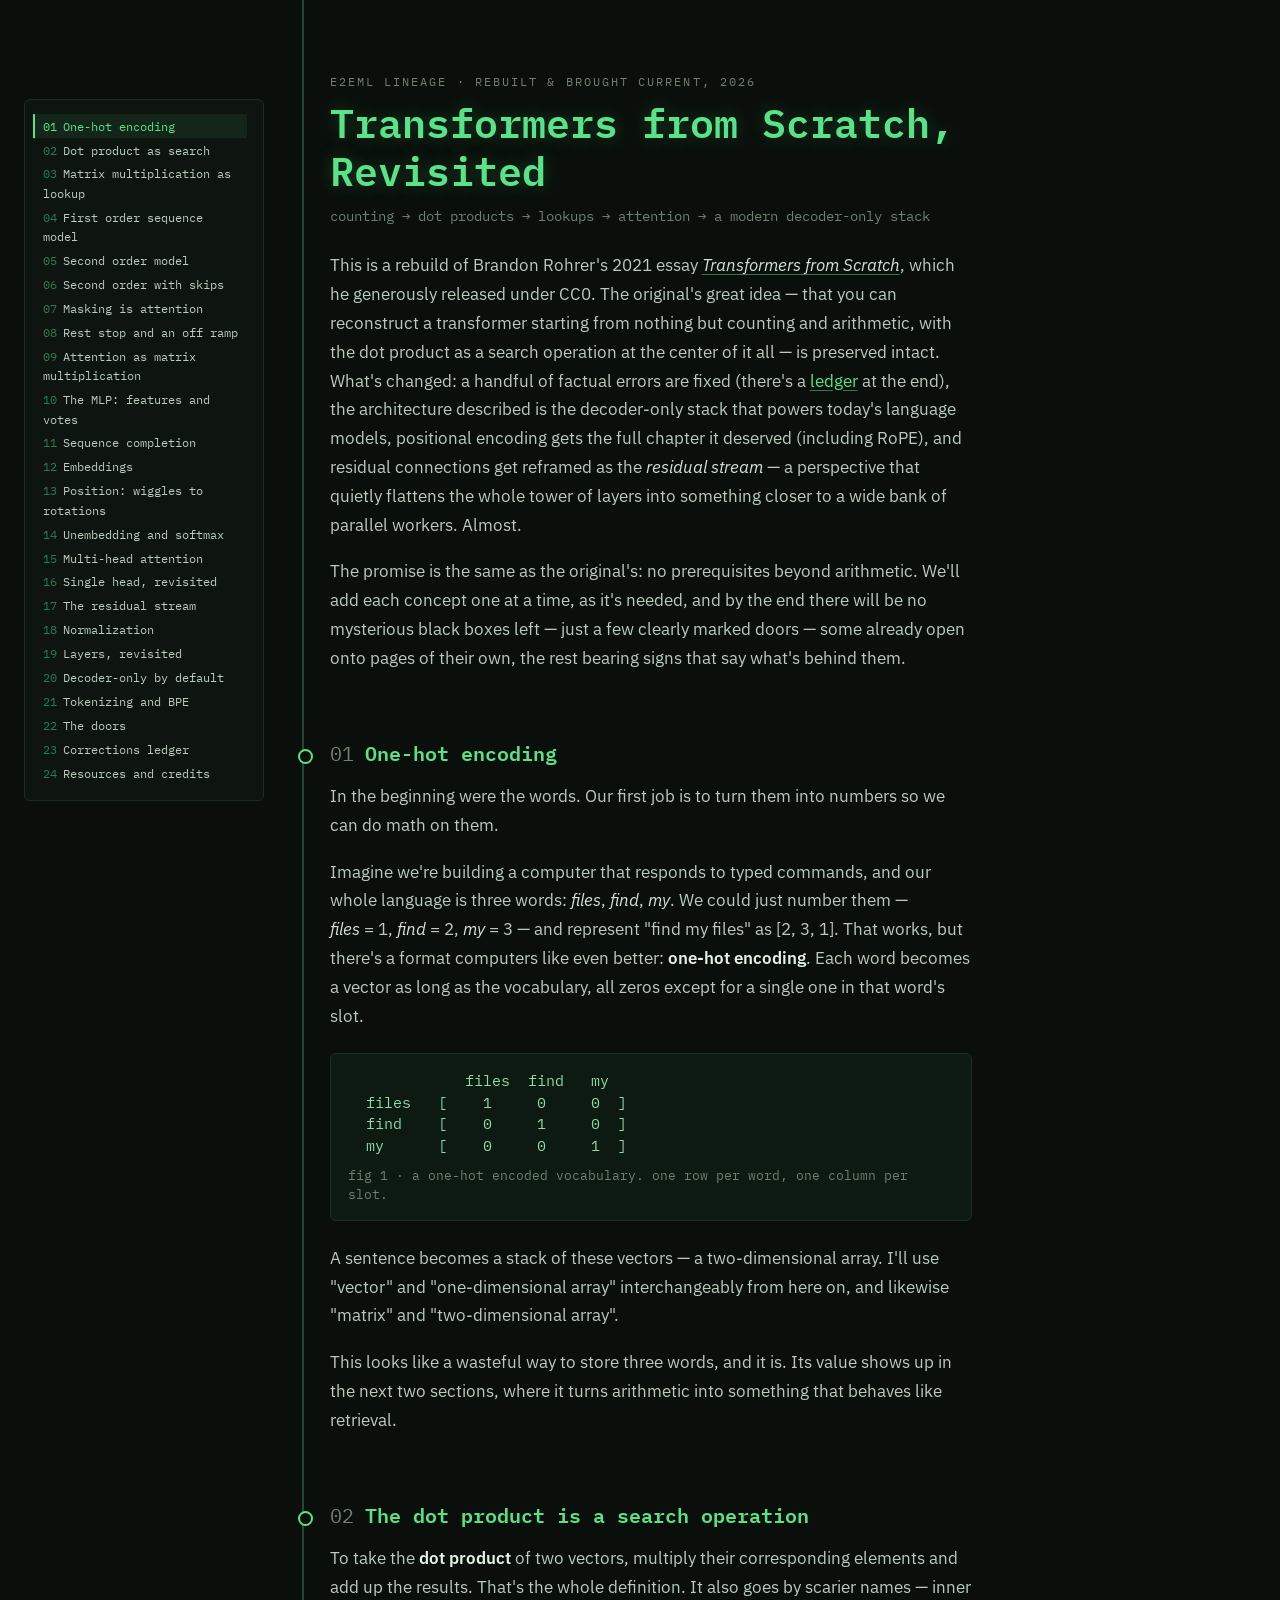
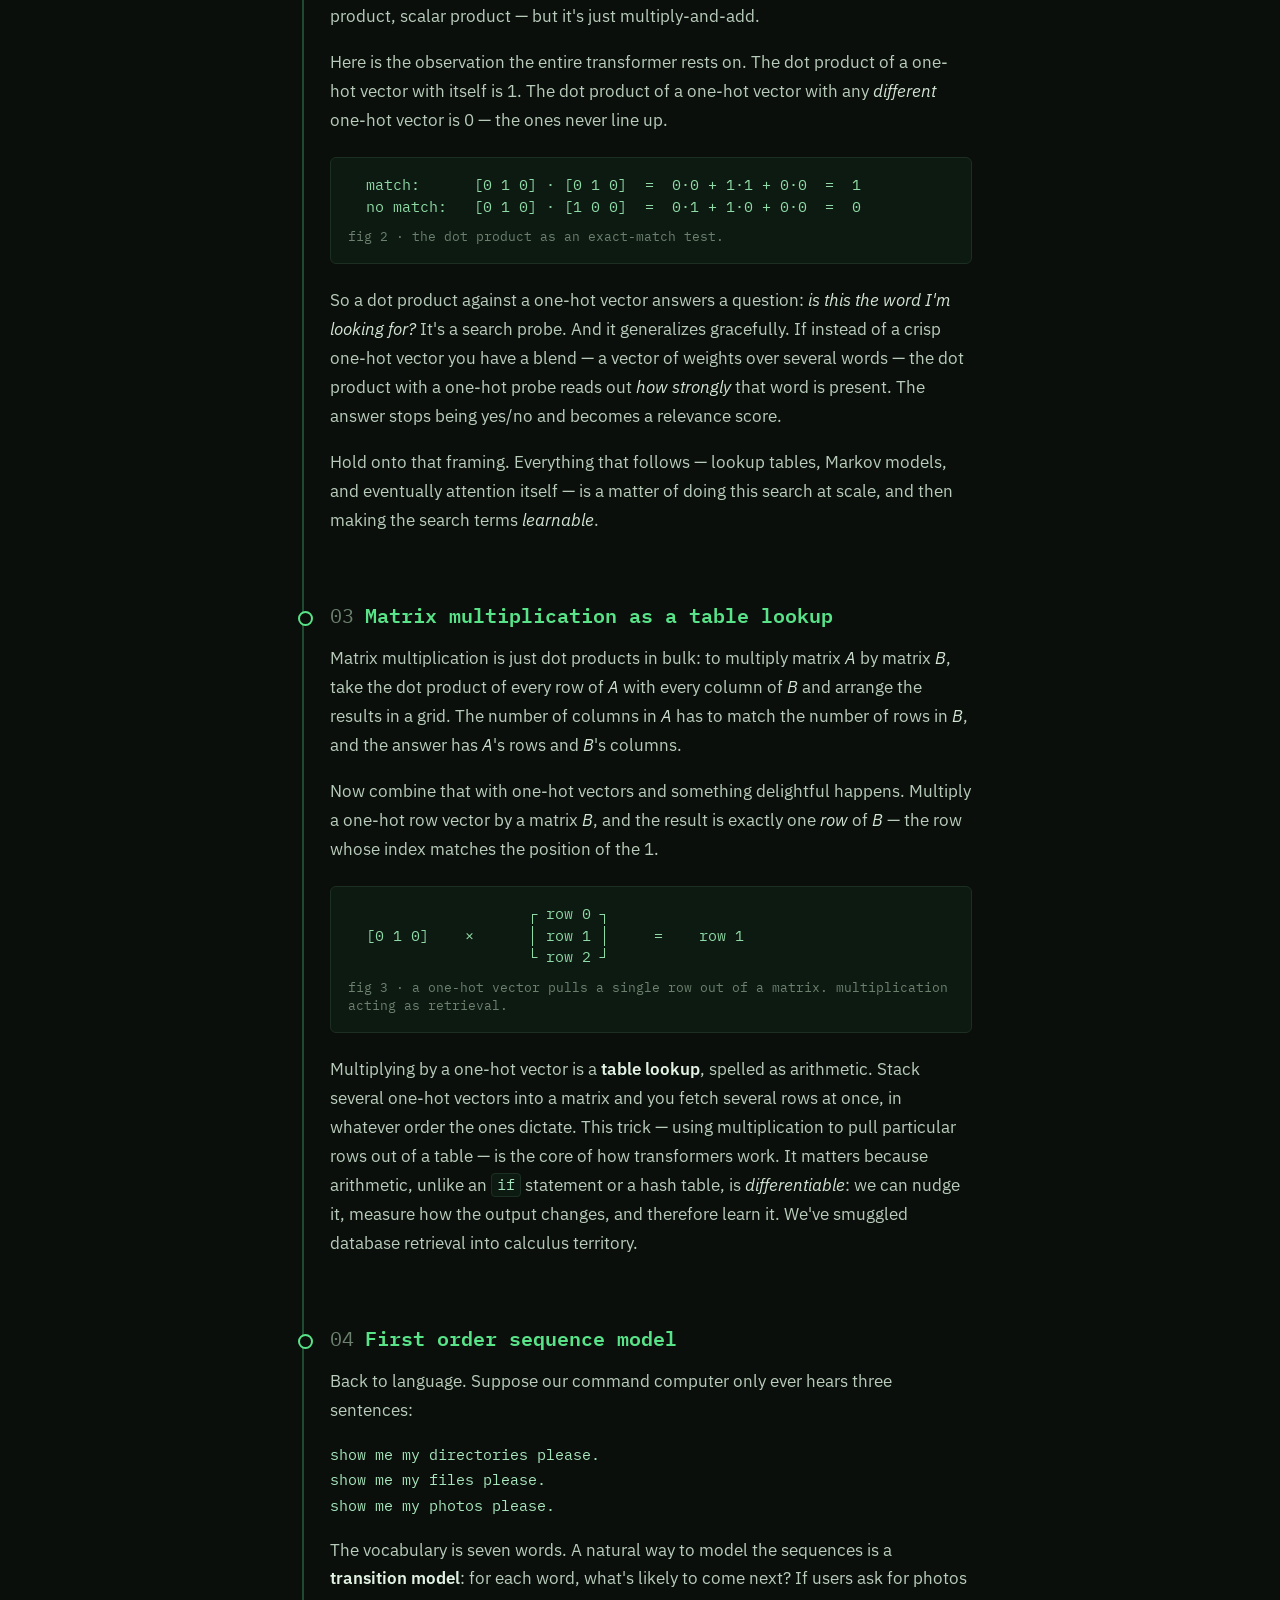
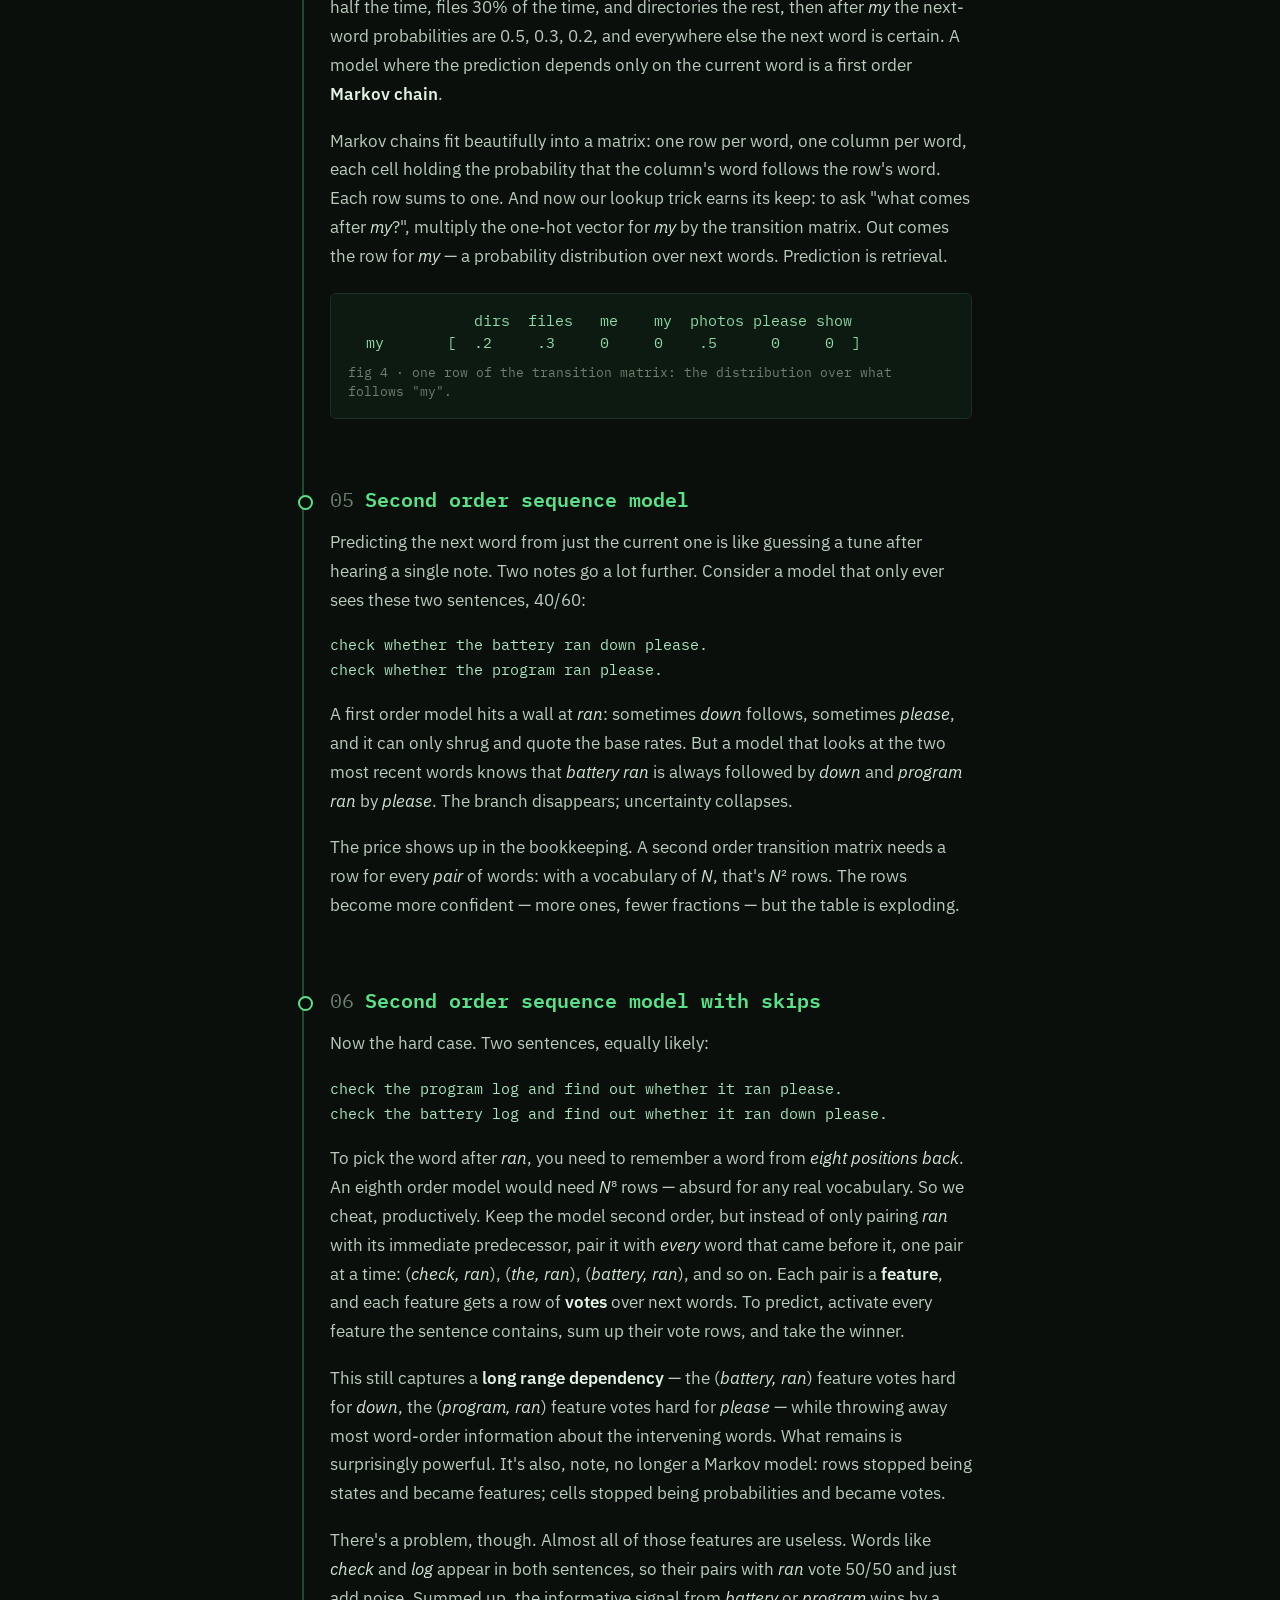
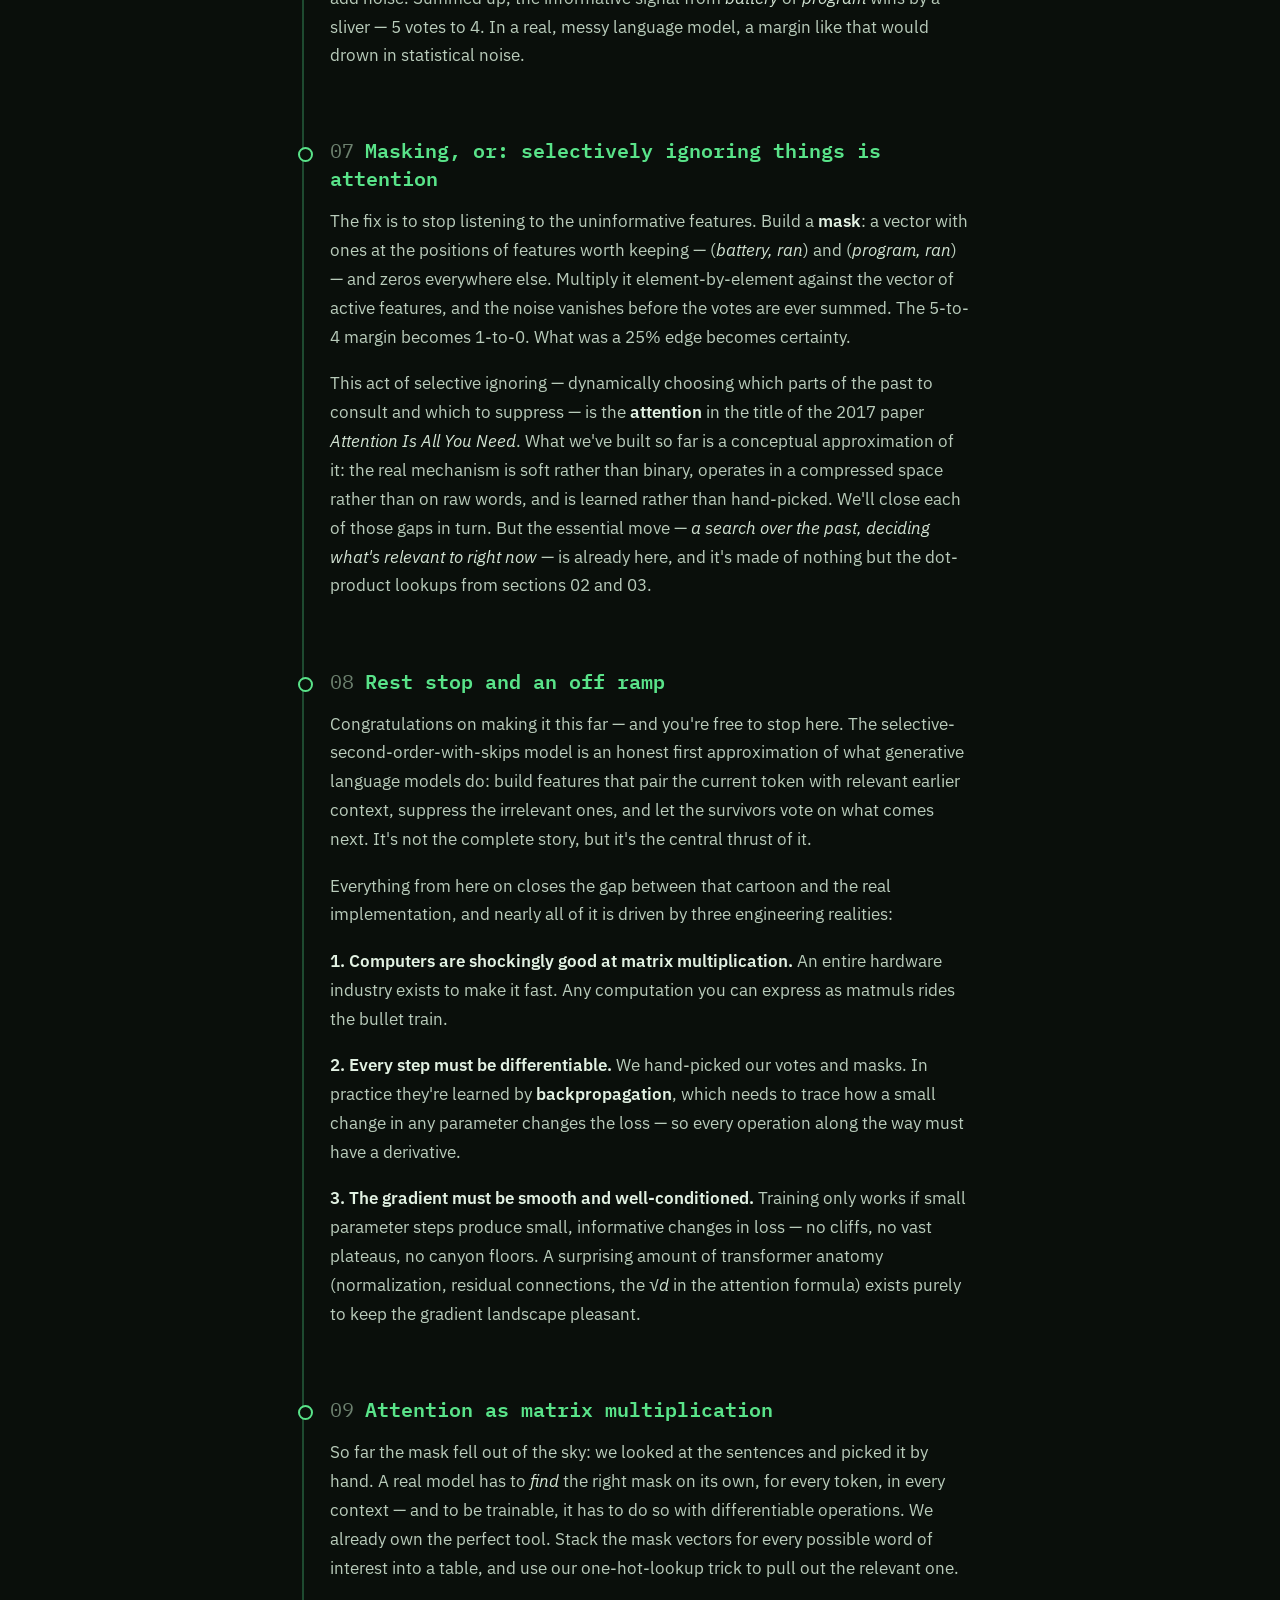
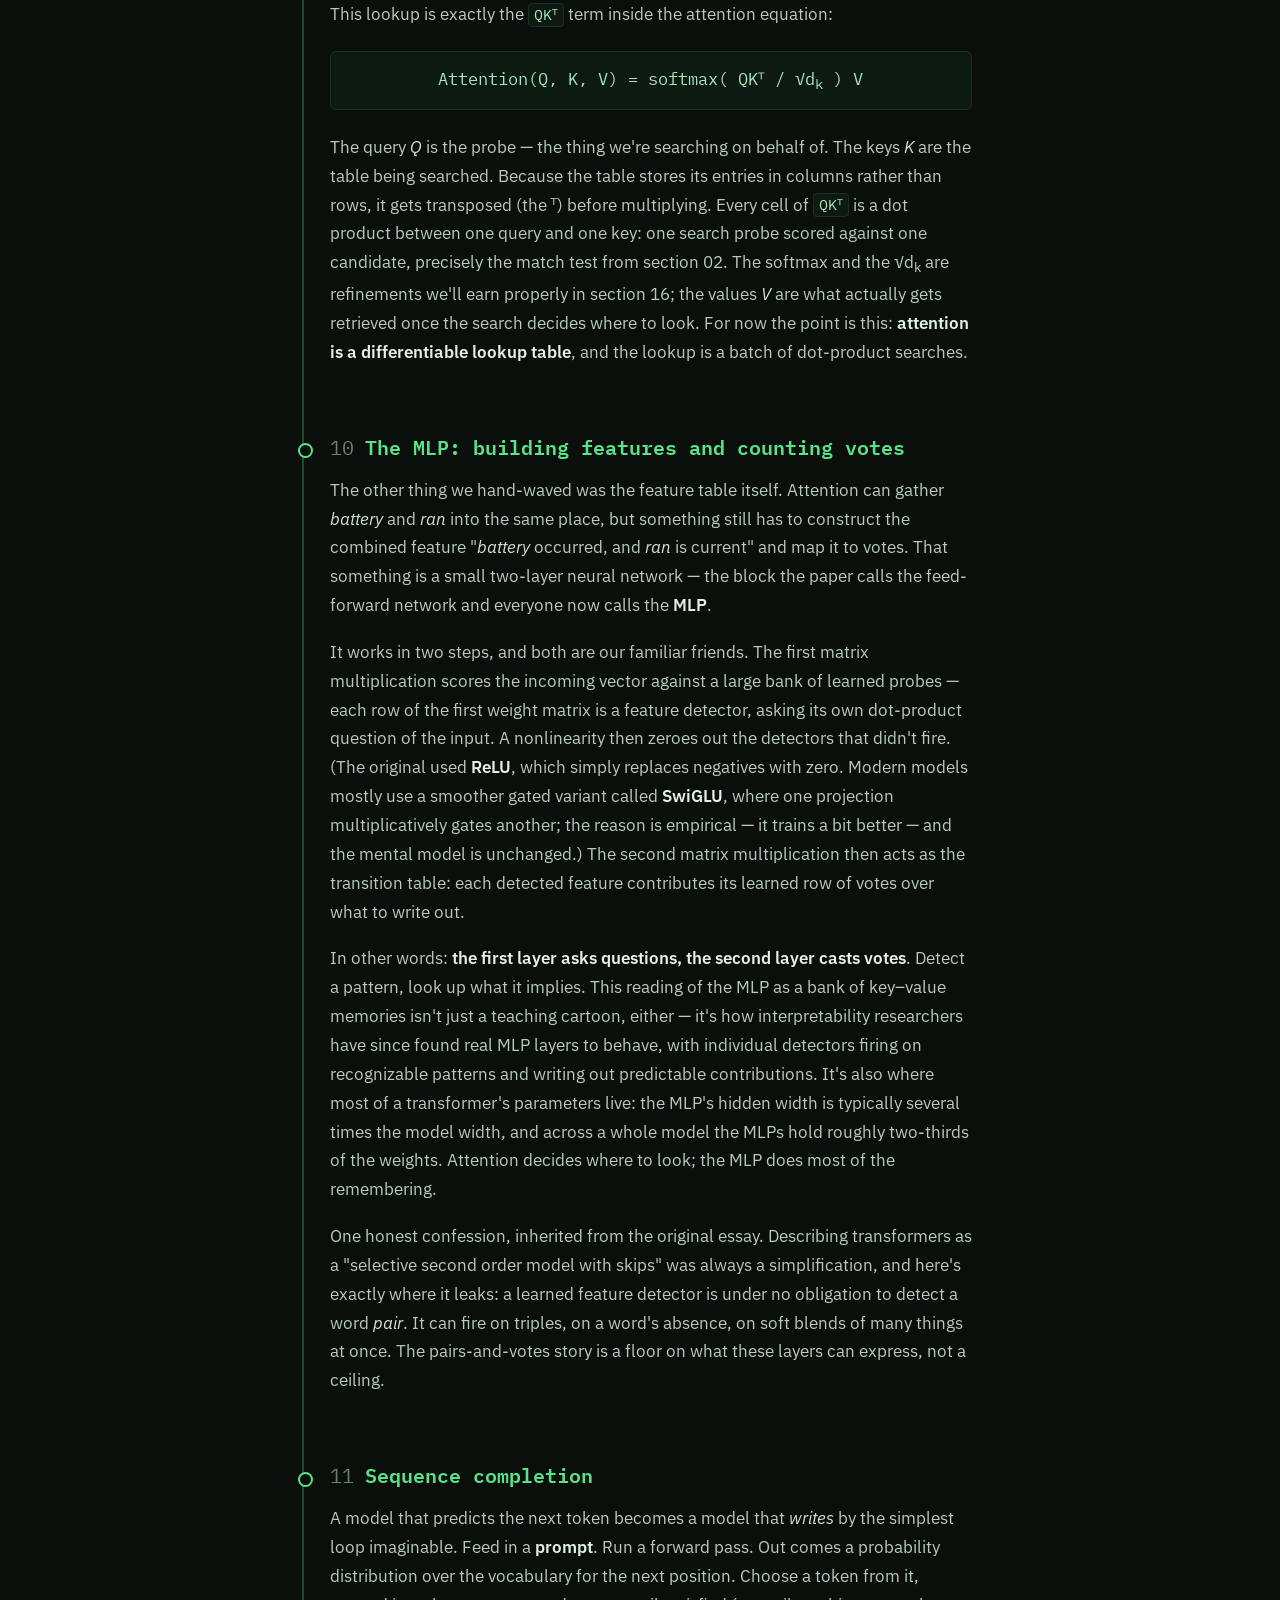
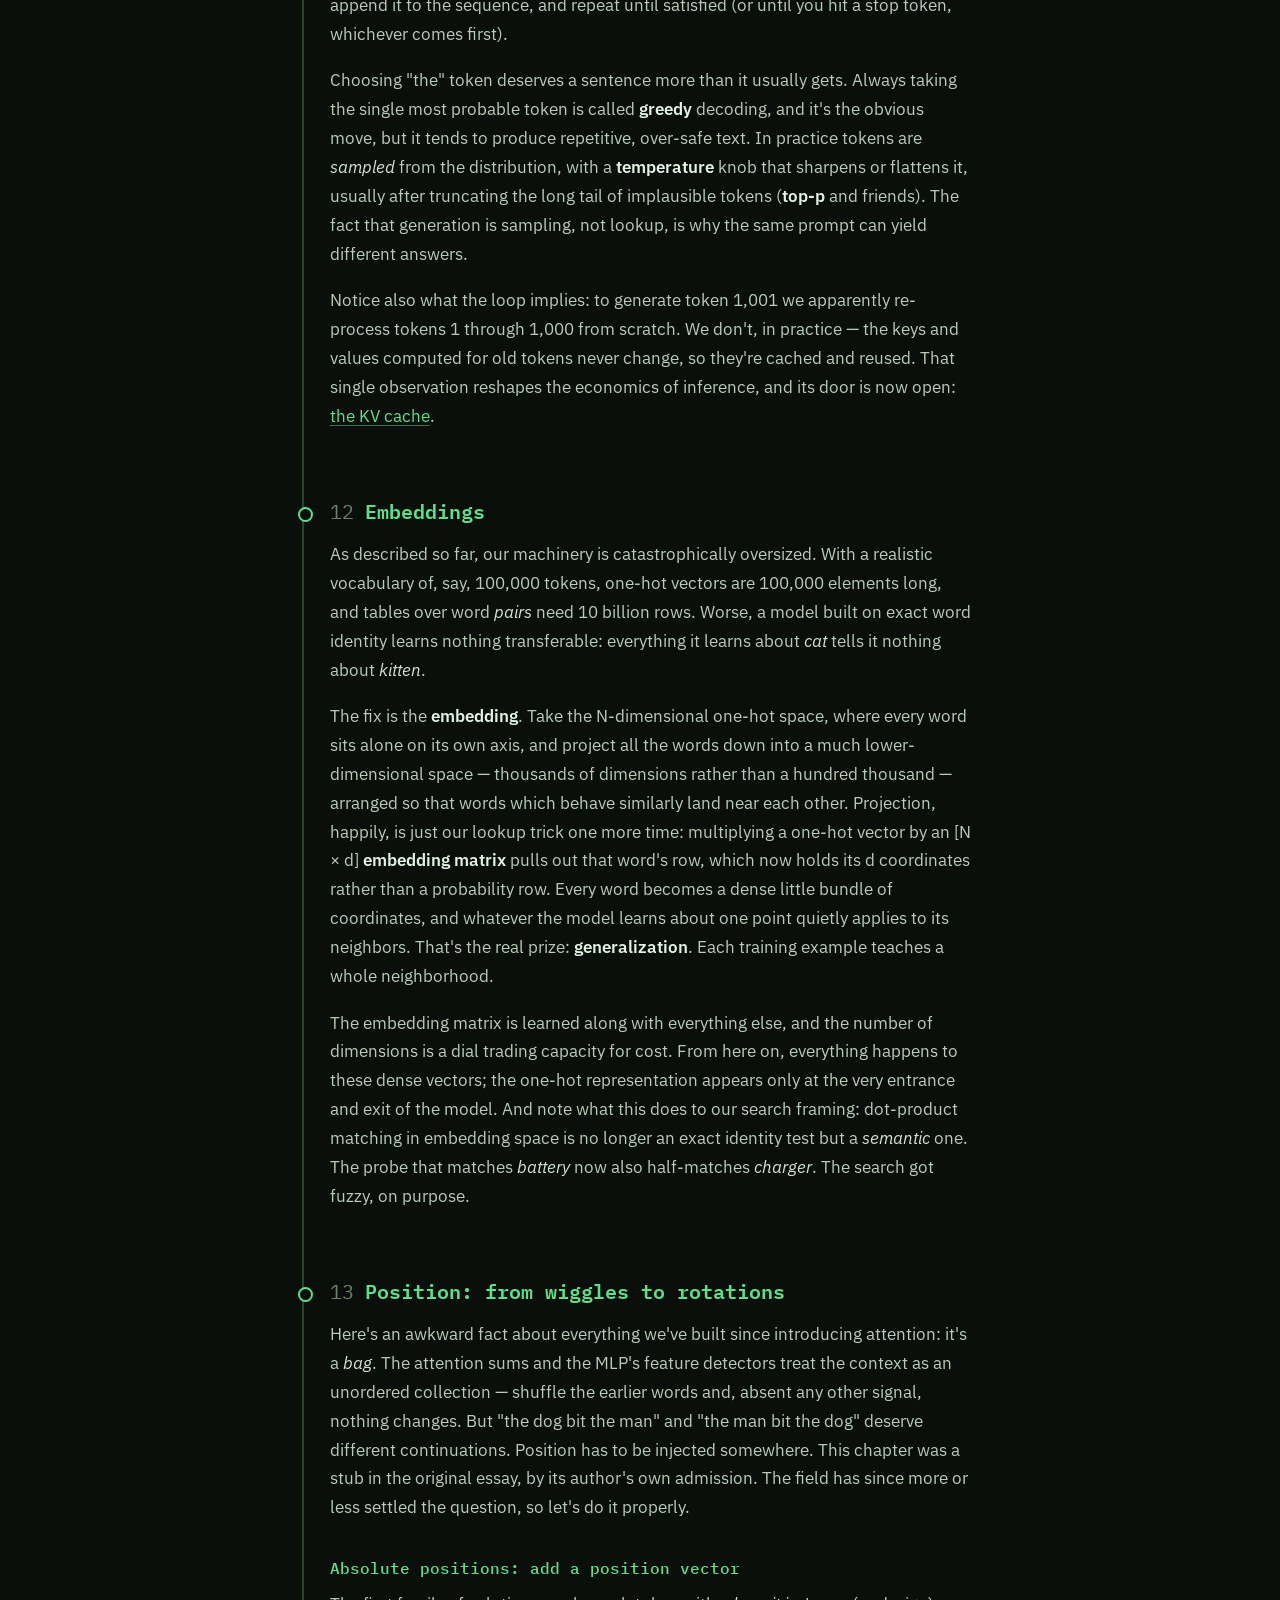
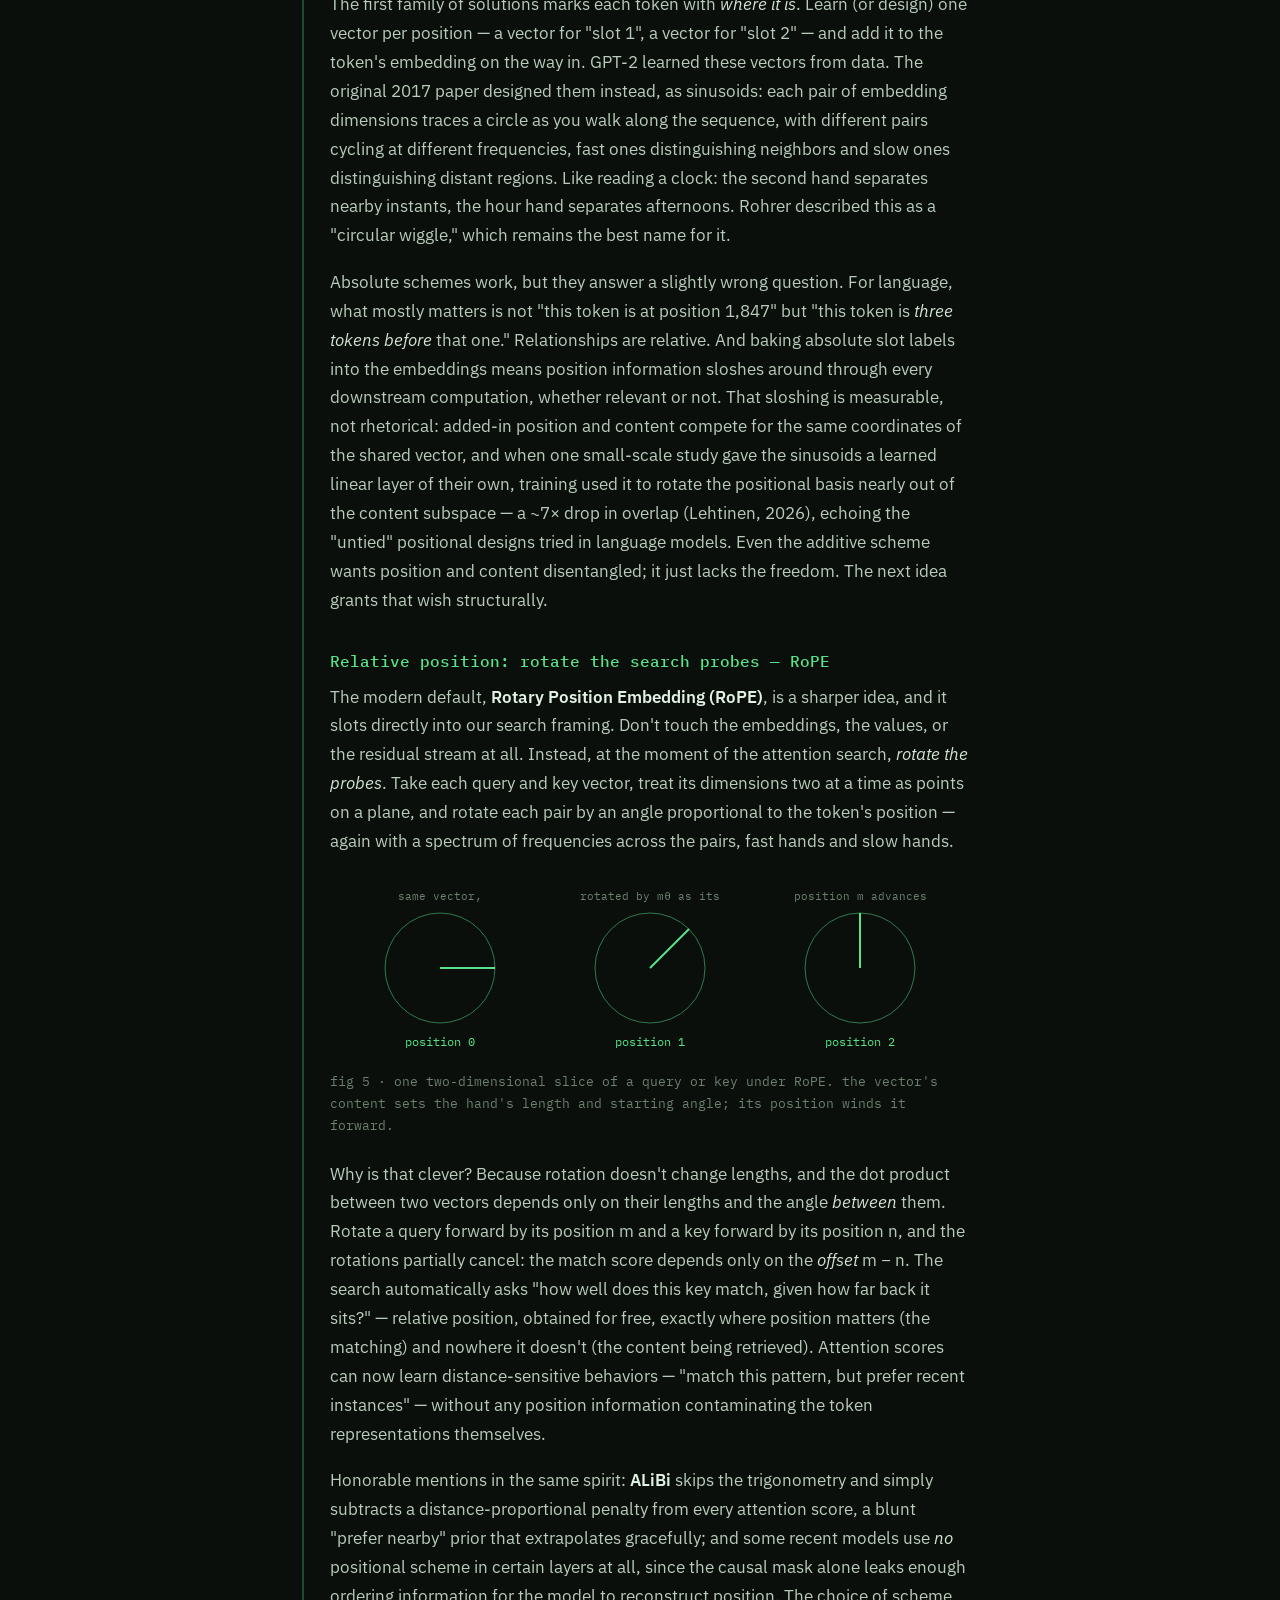
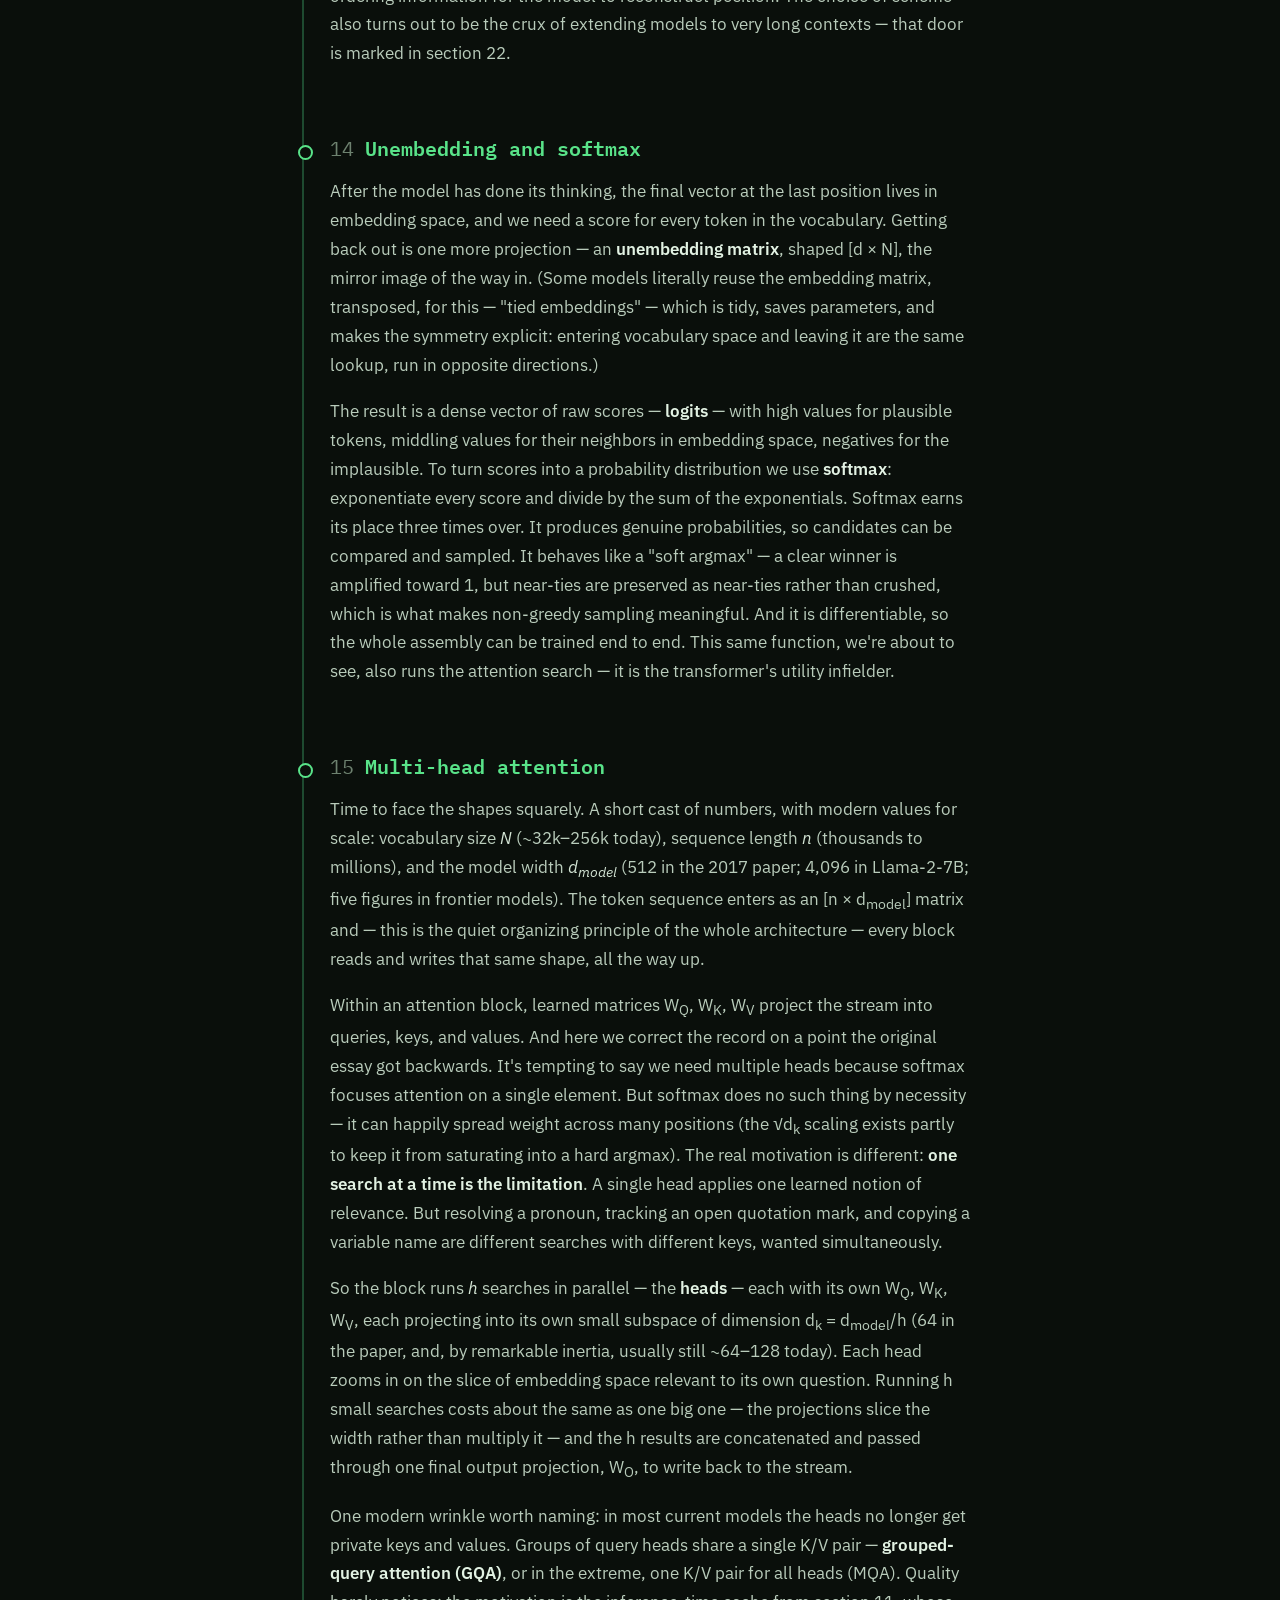
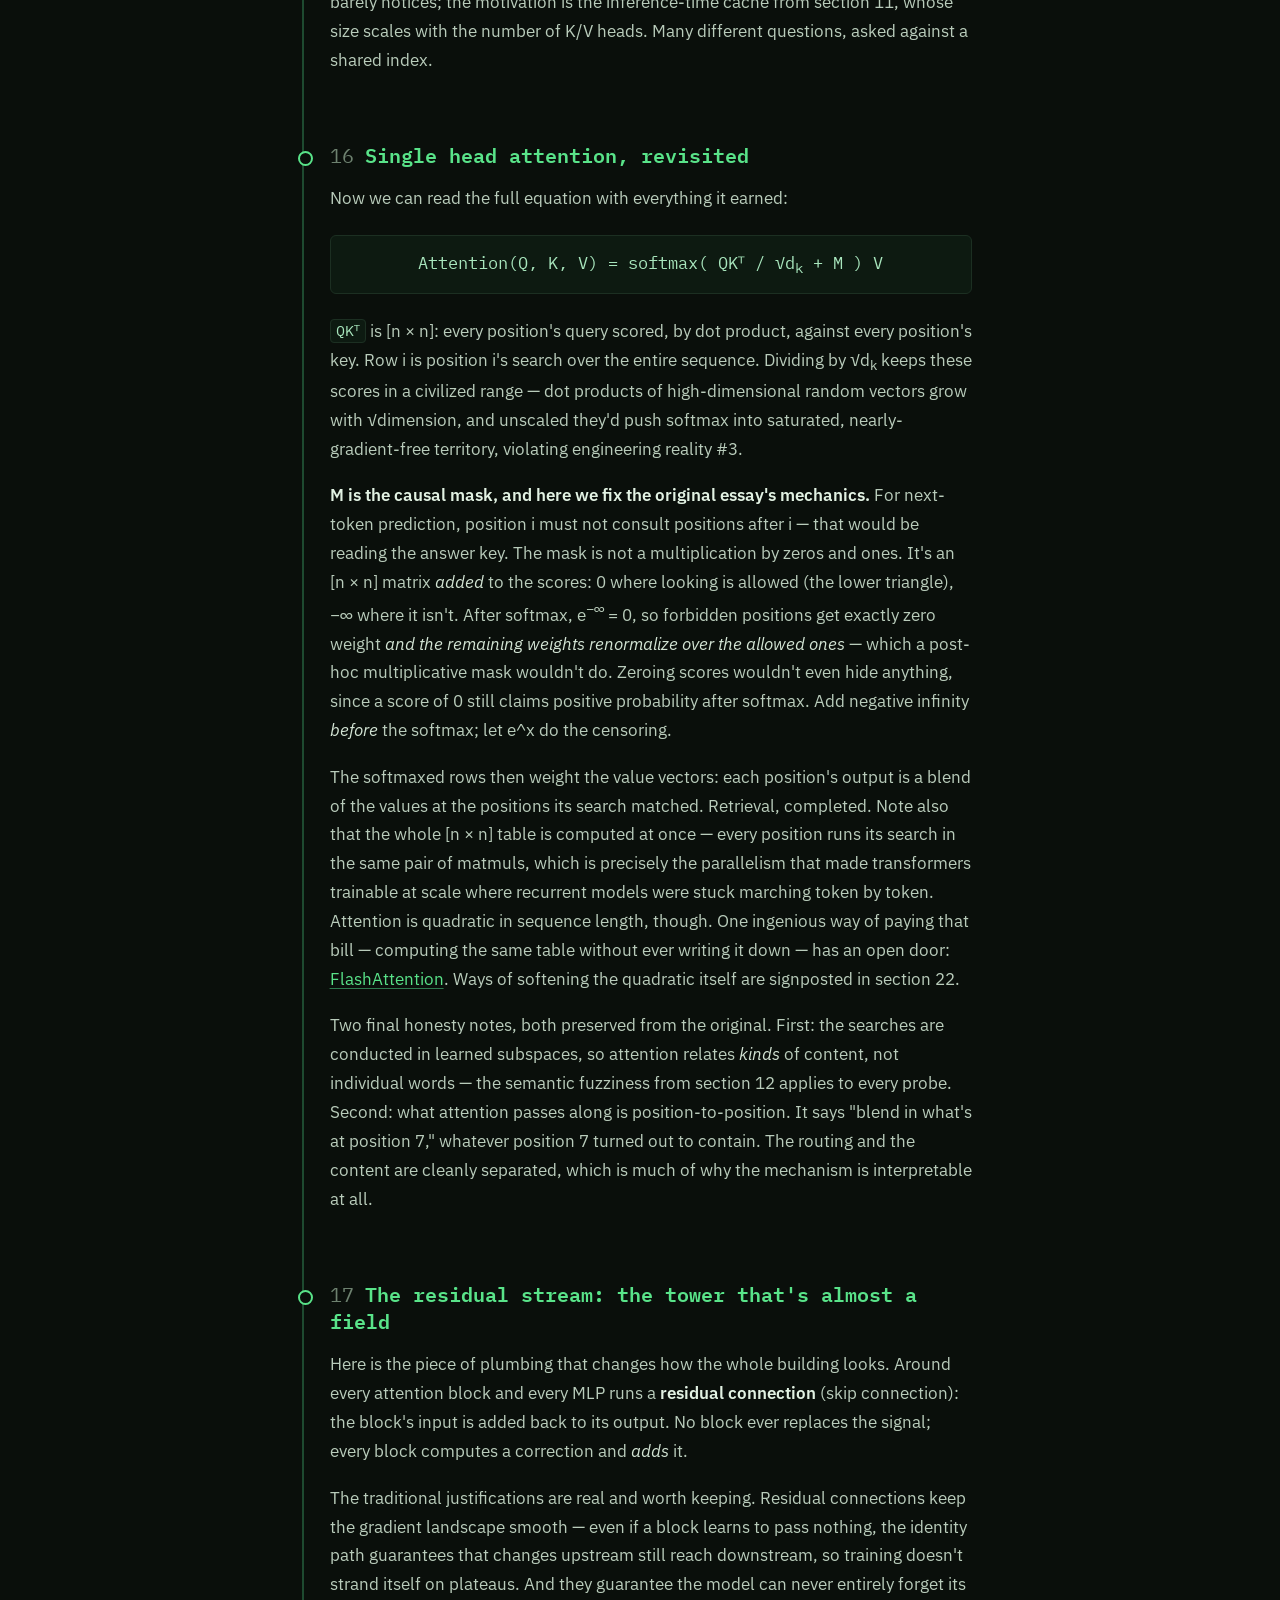
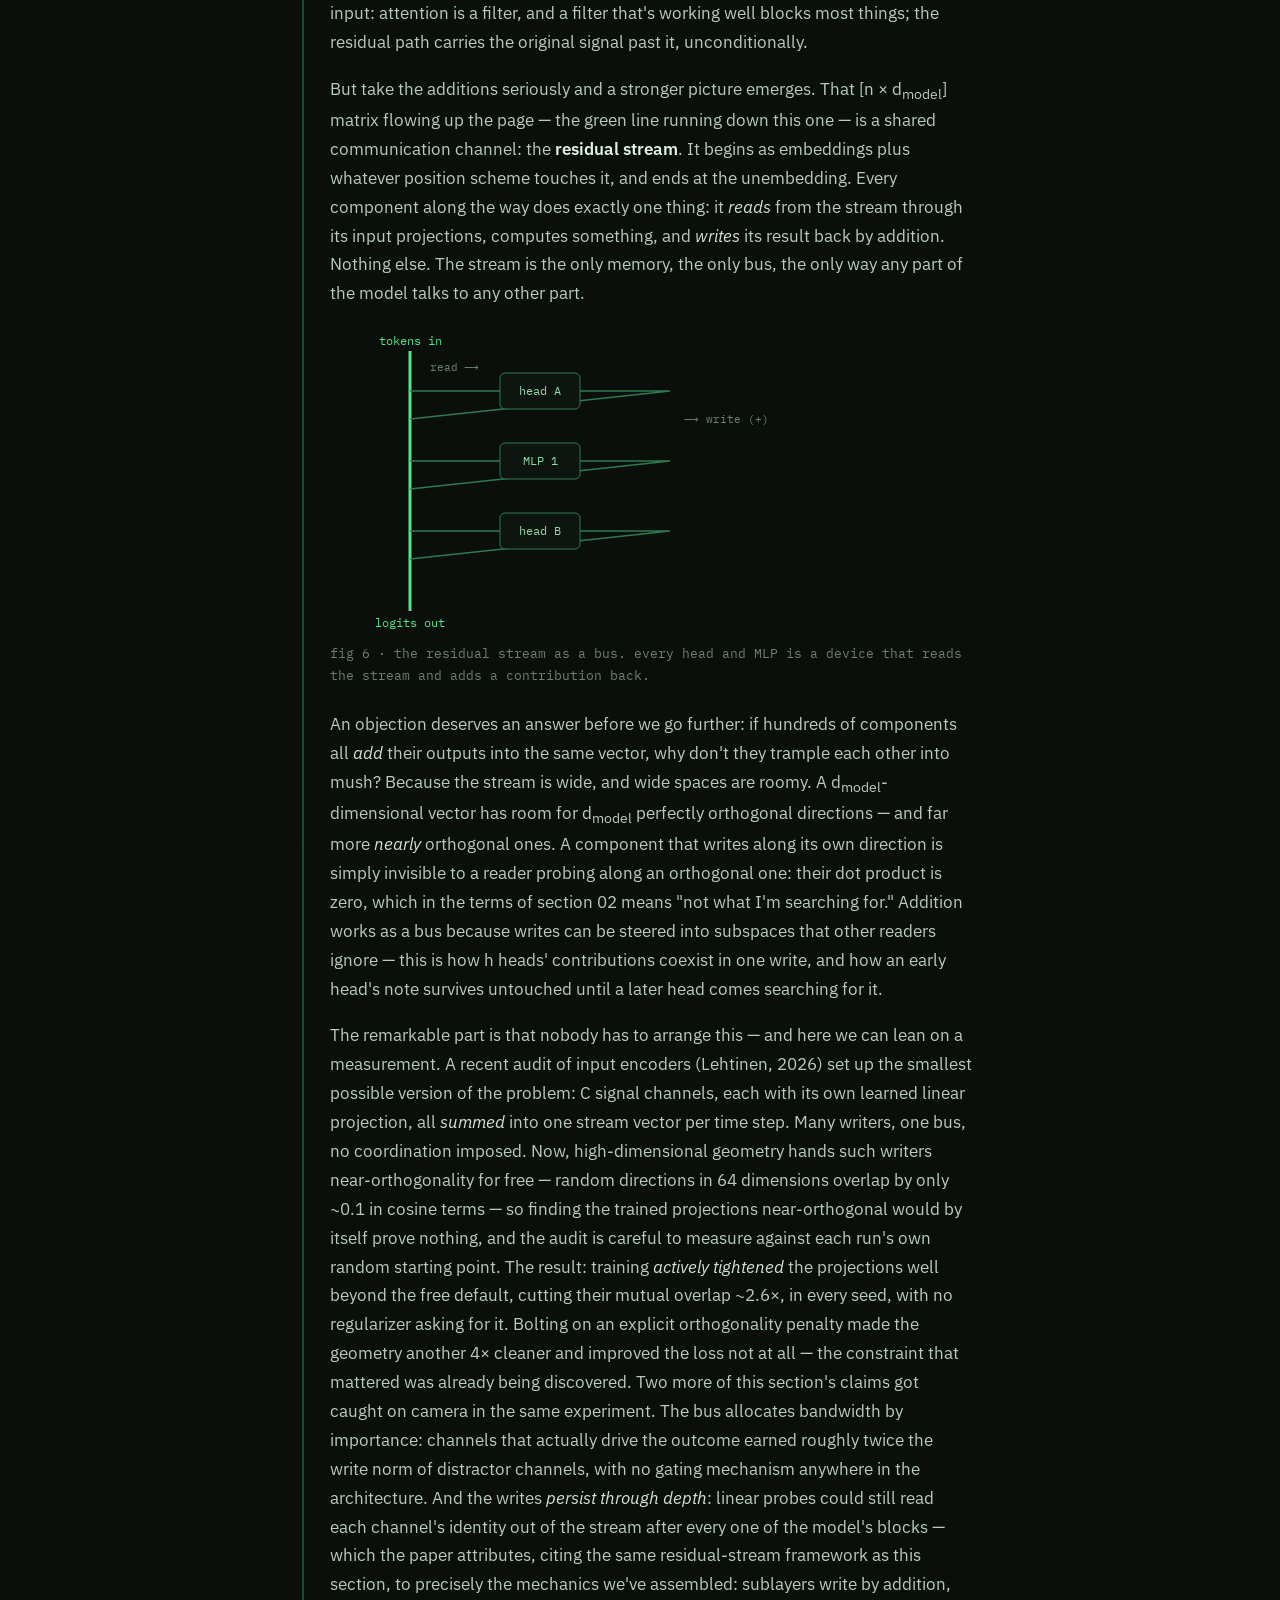
==== commit ff04c282: "Open door 02: FlashAttention - doors/flash-attention.html: memory hierarchy, naive attention's HBM  " ====
--- a/index.html
+++ b/index.html
@@ -467,8 +467,10 @@
   values at the positions its search matched. Retrieval, completed. Note also that the whole [n × n]
   table is computed at once — every position runs its search in the same pair of matmuls, which is
   precisely the parallelism that made transformers trainable at scale where recurrent models were
-  stuck marching token by token. Attention is quadratic in sequence length, though; that cost, and
-  the ingenious ways of paying it, is another marked door in section 22.</p>
+  stuck marching token by token. Attention is quadratic in sequence length, though. One ingenious
+  way of paying that bill — computing the same table without ever writing it down — has an open
+  door: <a href="doors/flash-attention.html">FlashAttention</a>. Ways of softening the quadratic
+  itself are signposted in section 22.</p>
   <p>Two final honesty notes, both preserved from the original. First: the searches are conducted
   in learned subspaces, so attention relates <em>kinds</em> of content, not individual words — the
   semantic fuzziness from section 12 applies to every probe. Second: what attention passes along is
@@ -698,9 +700,9 @@
     LLMs.</p>
   </div>
 
-  <div class="stub">
-    <span class="tag">door 02 · sign only</span>
-    <h3>FlashAttention: the same math, faster</h3>
+  <div class="stub open">
+    <span class="tag">door 02 · open</span>
+    <h3><a href="doors/flash-attention.html">FlashAttention: the same math, faster</a></h3>
     <p>Attention's real cost on modern GPUs isn't arithmetic, it's moving the [n × n] score matrix
     in and out of memory. FlashAttention computes the identical result in tiles that never leave
     fast on-chip memory — an exact algorithm, not an approximation, and a lesson in how hardware
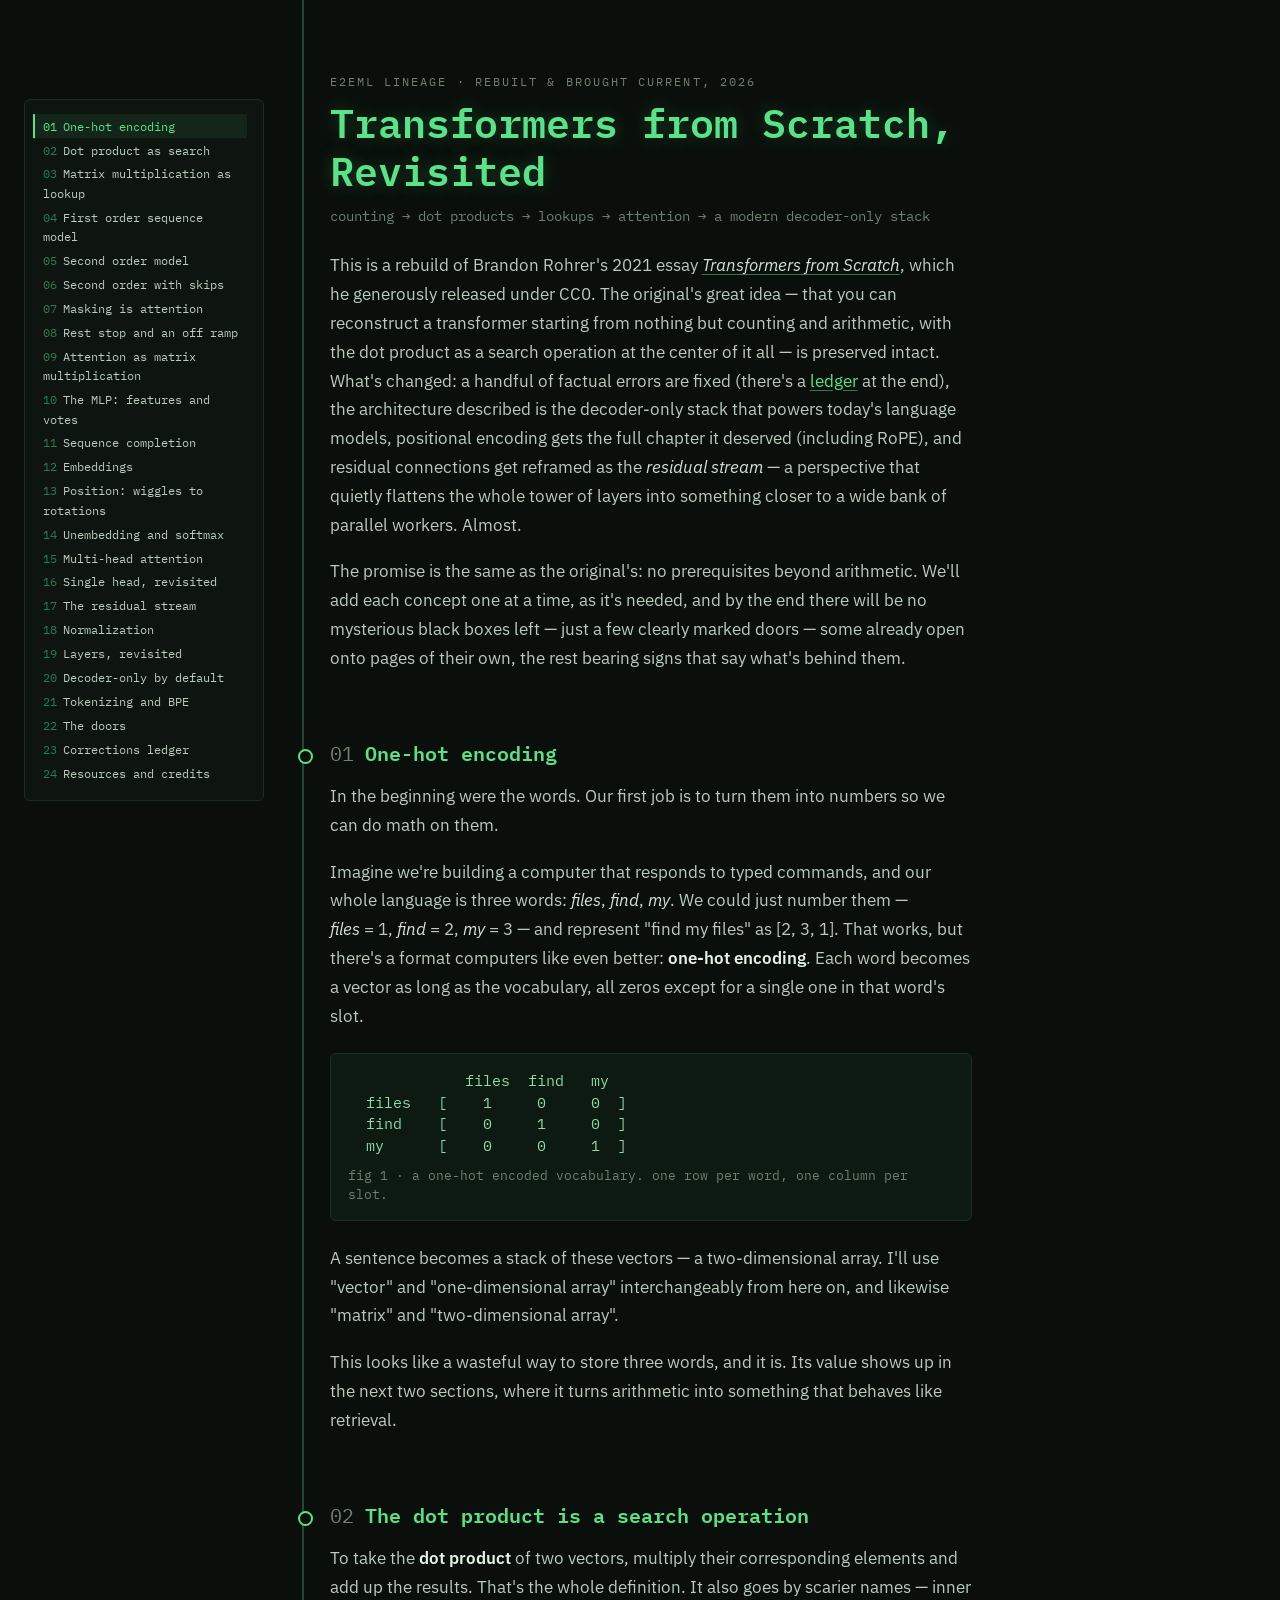
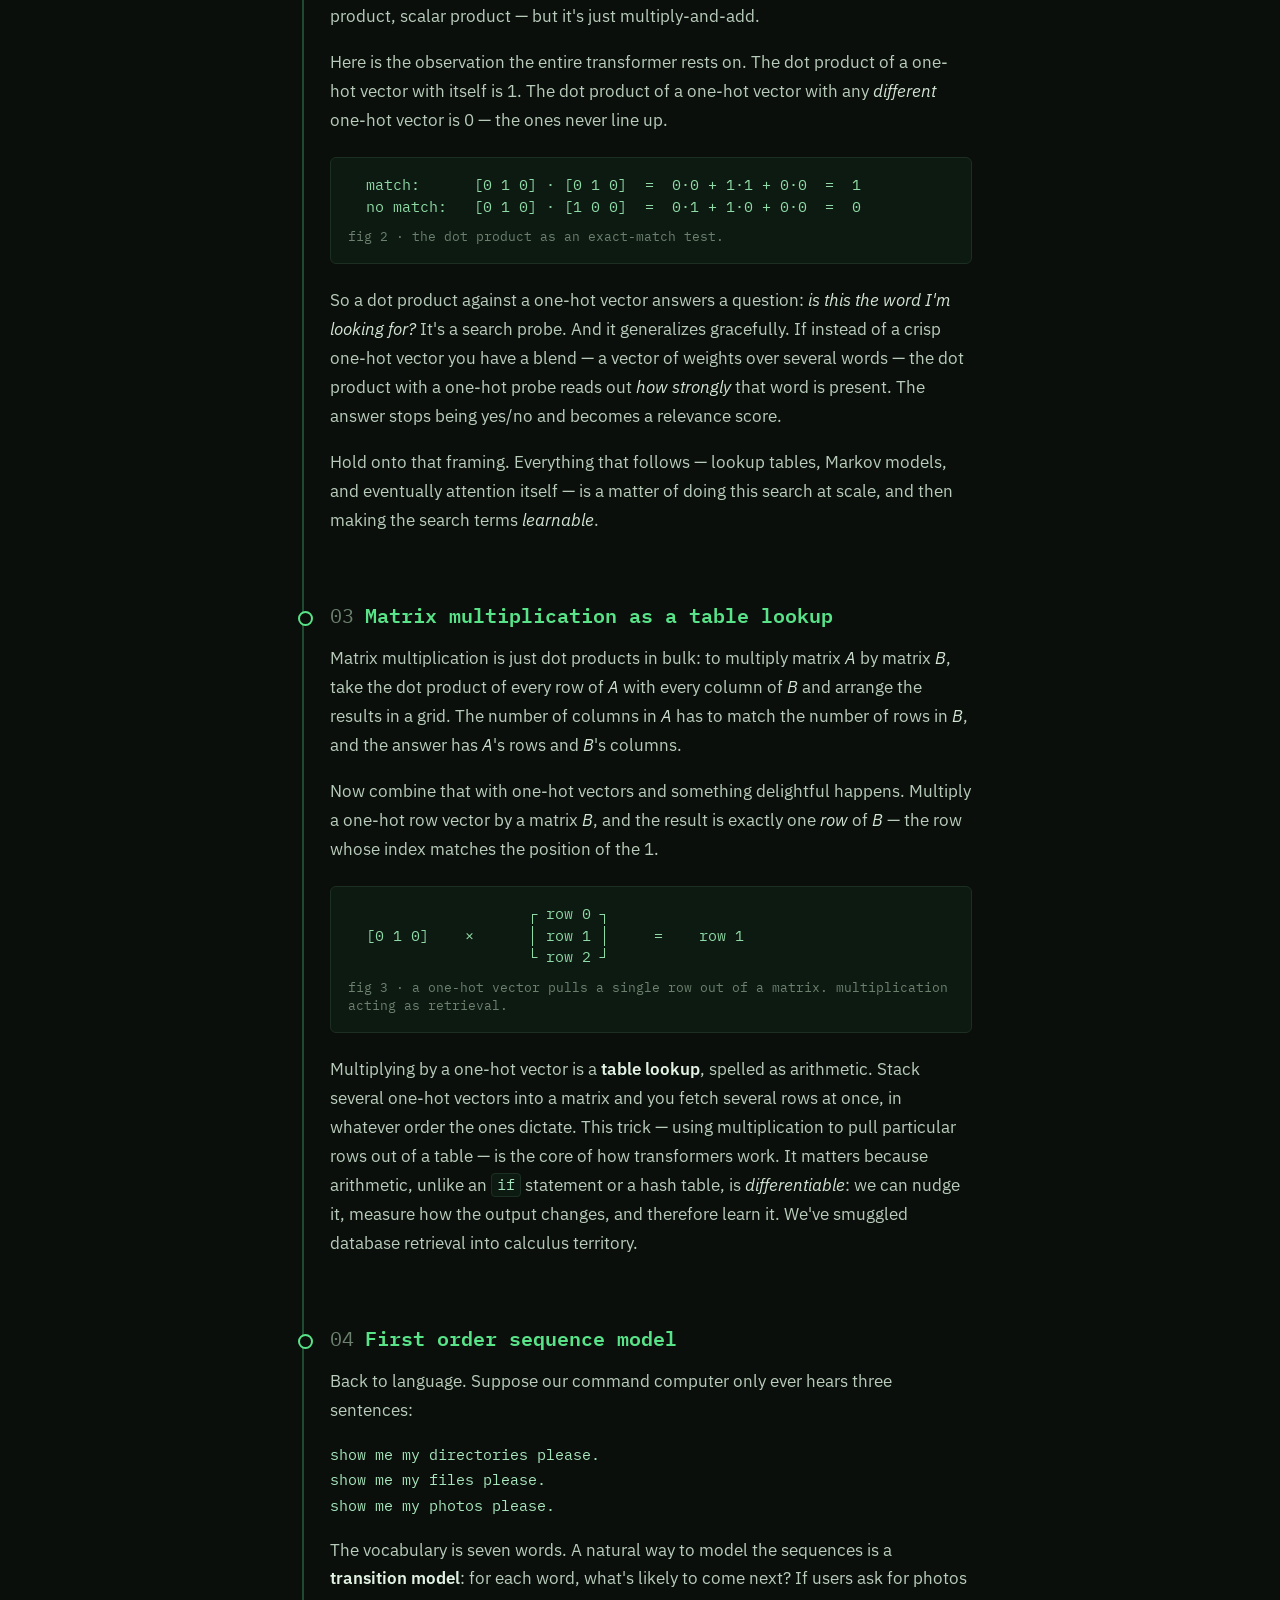
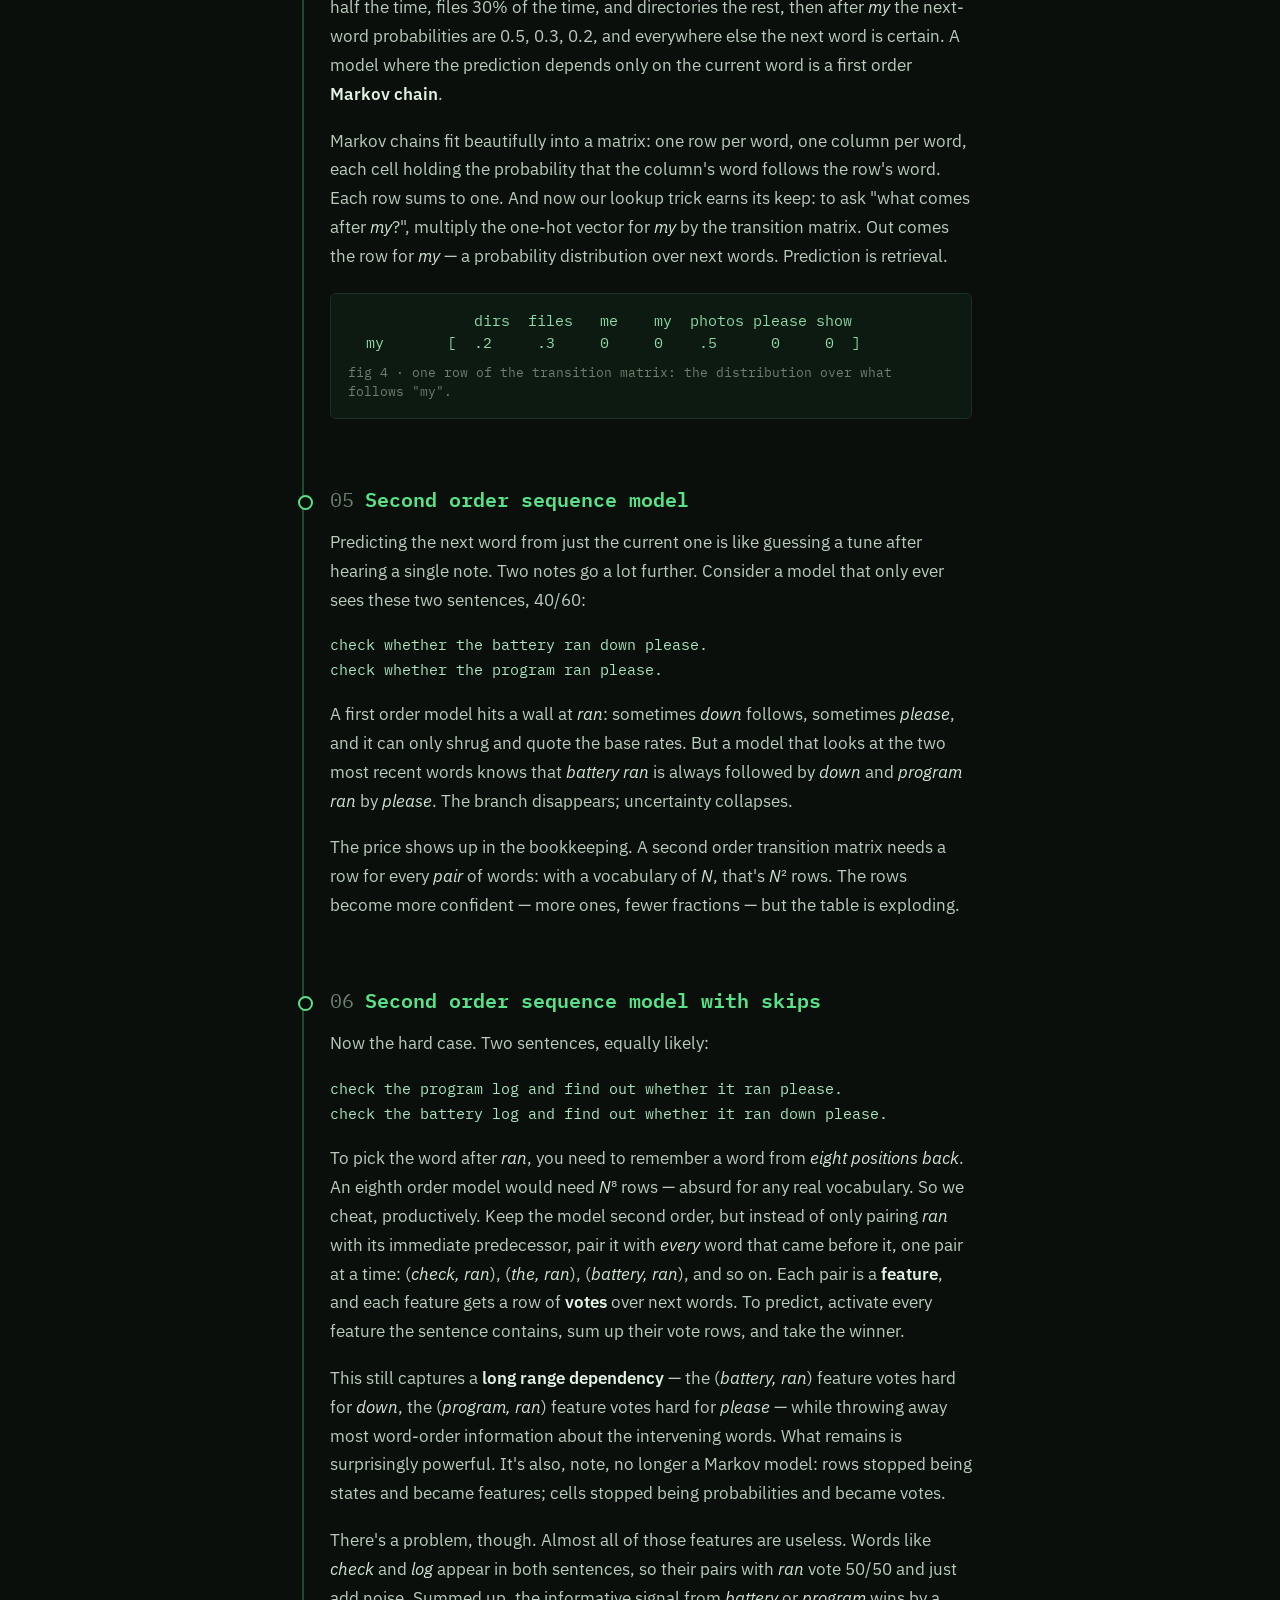
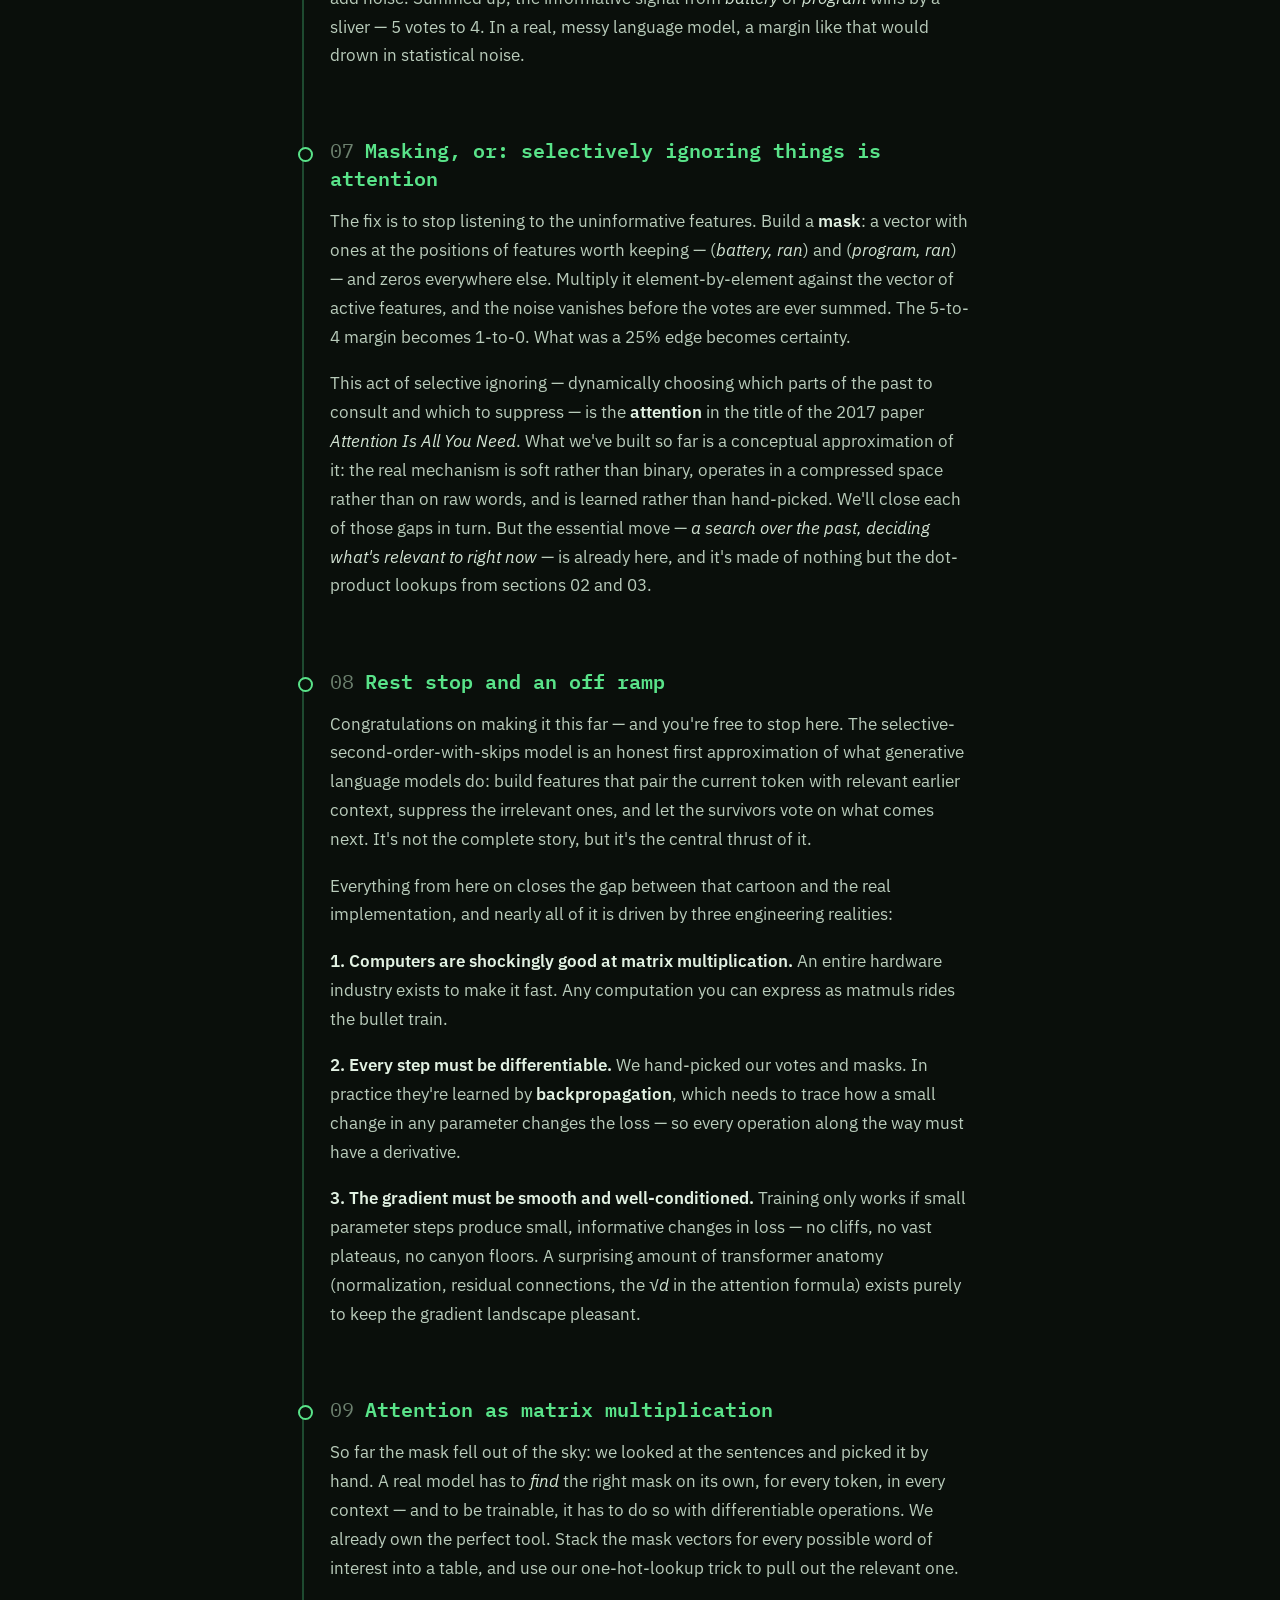
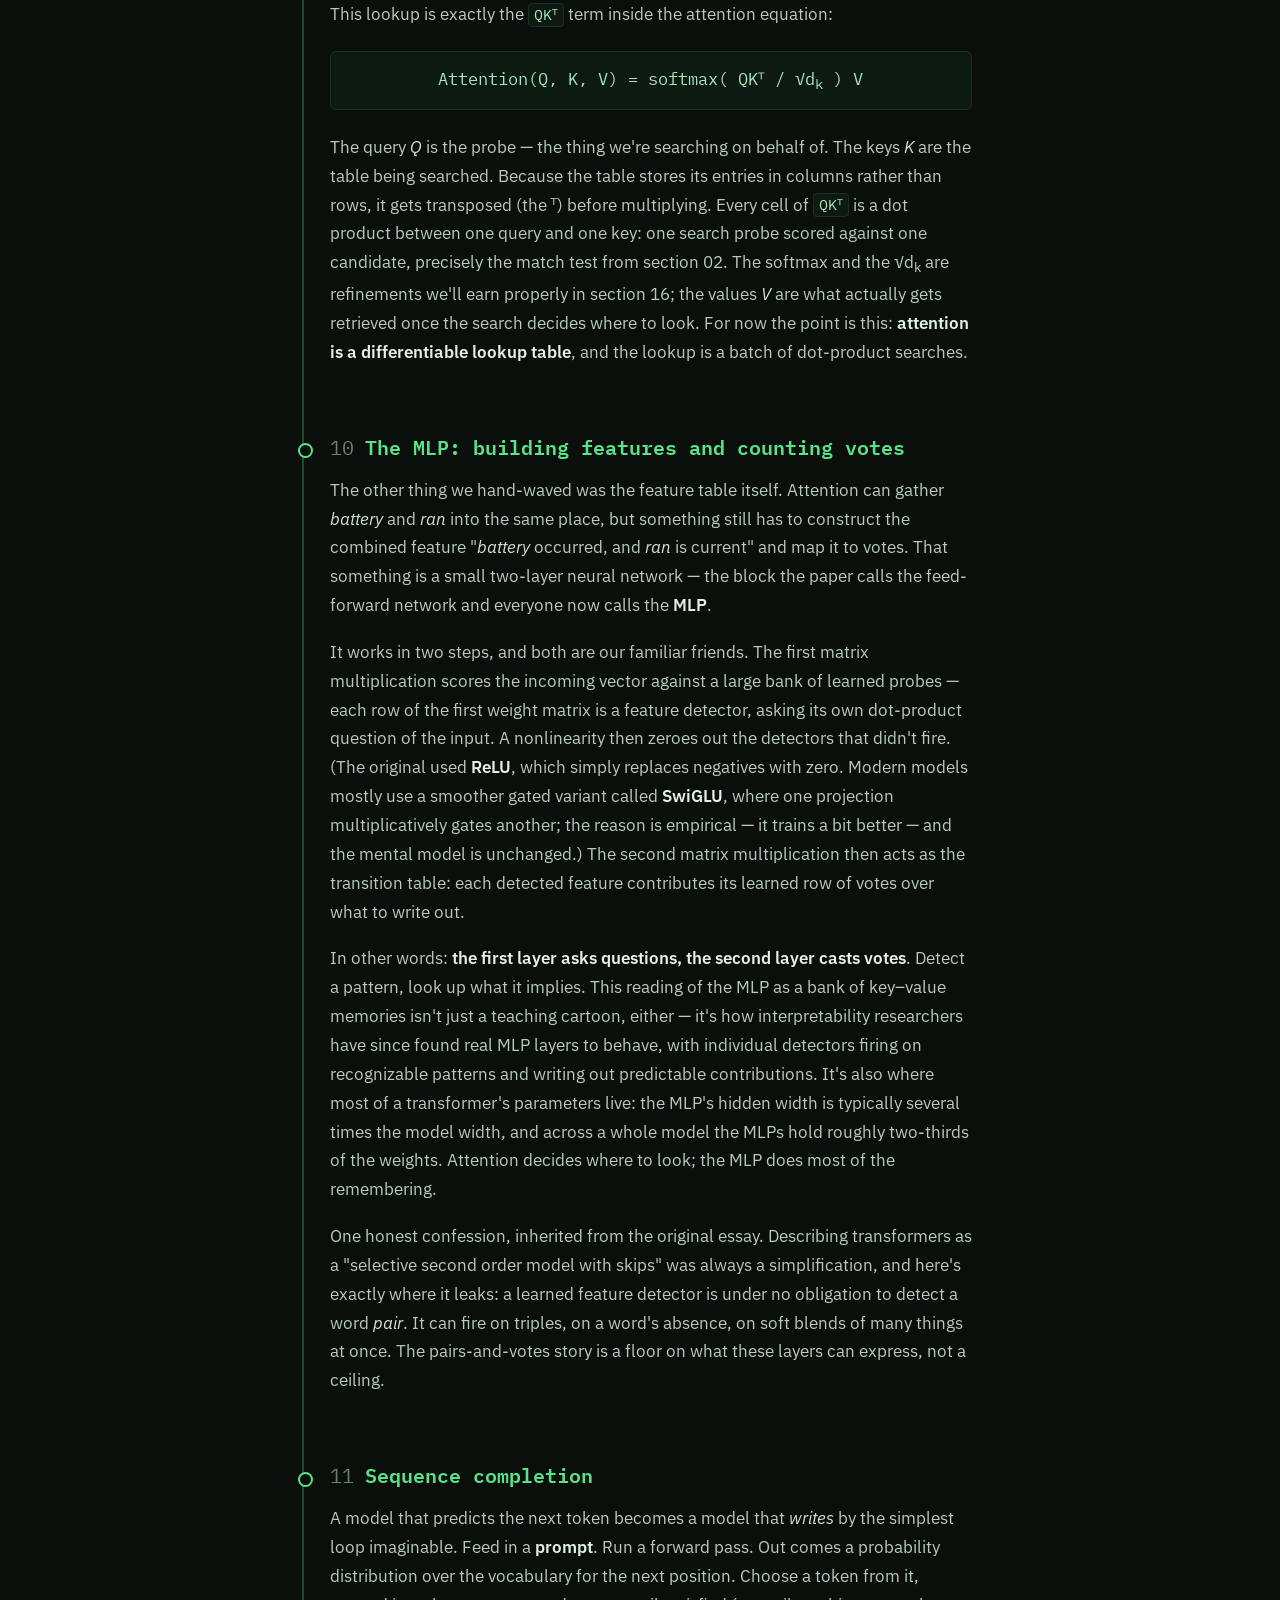
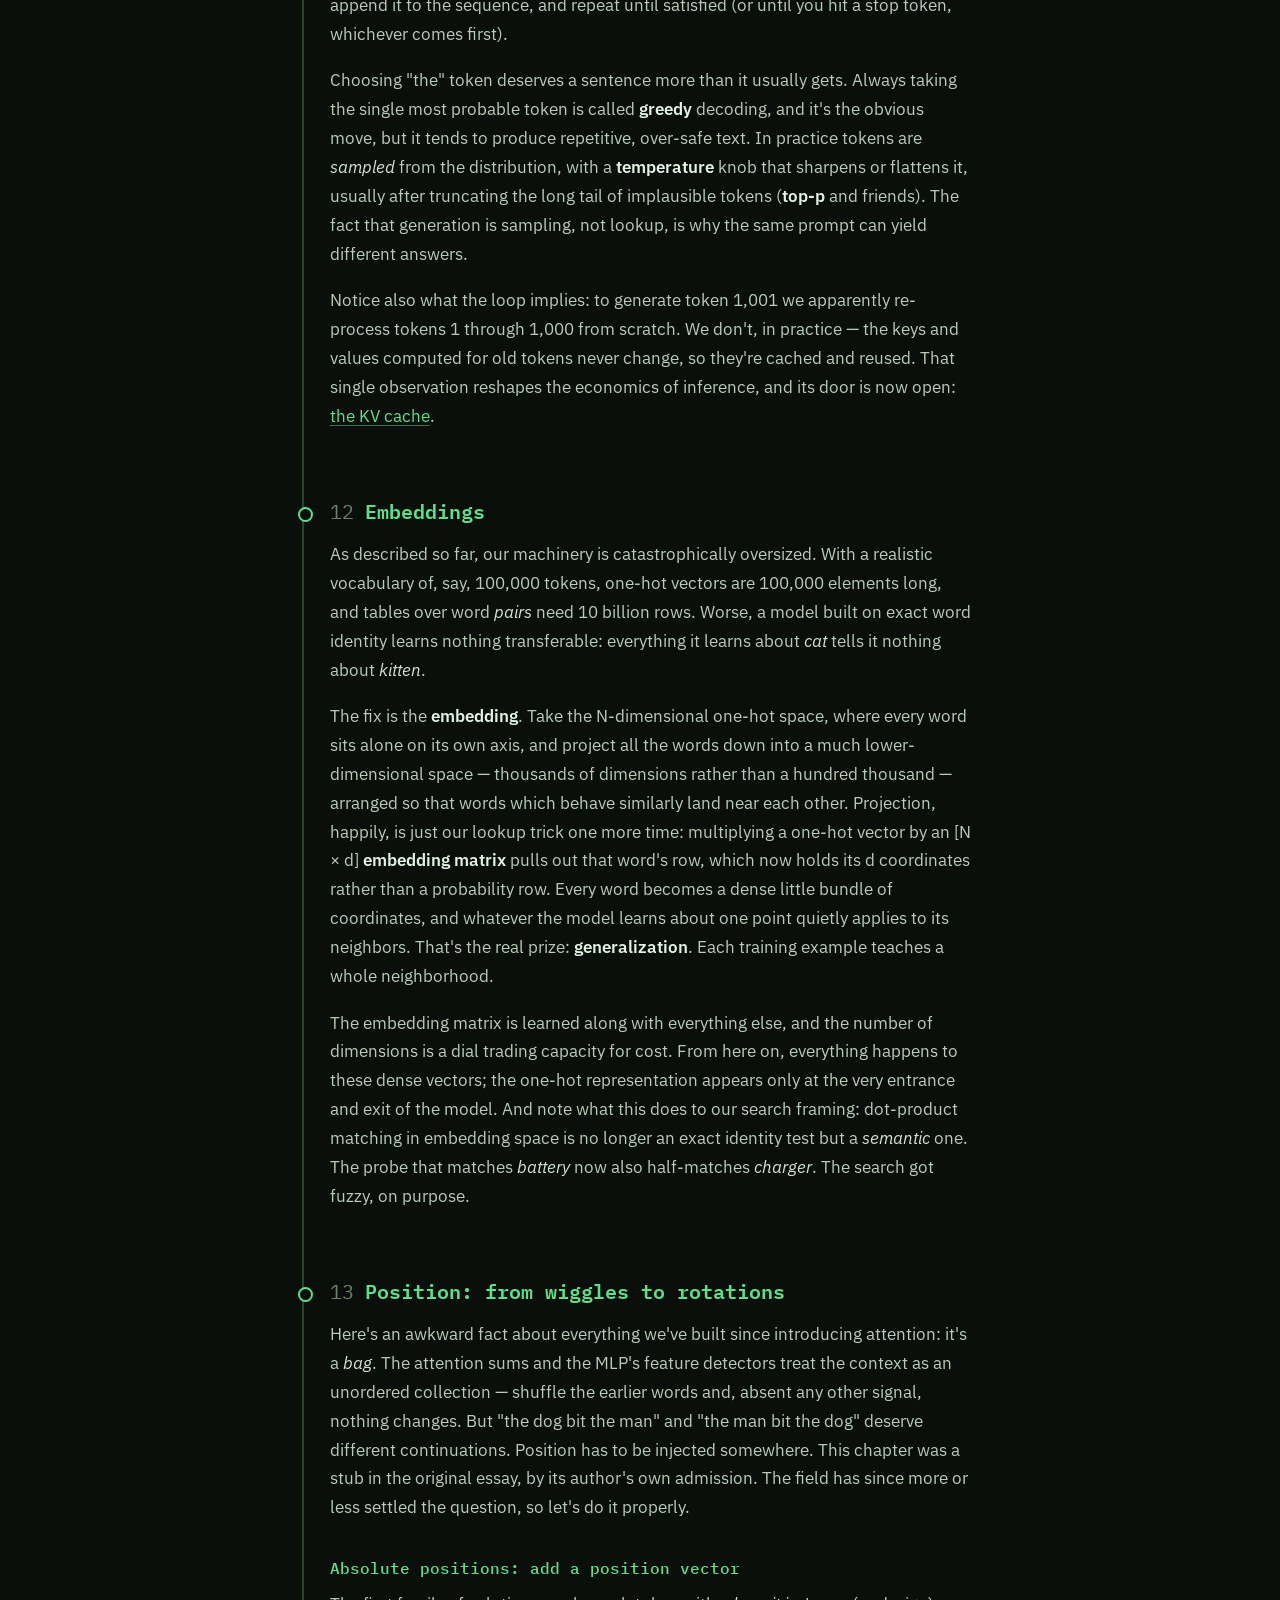
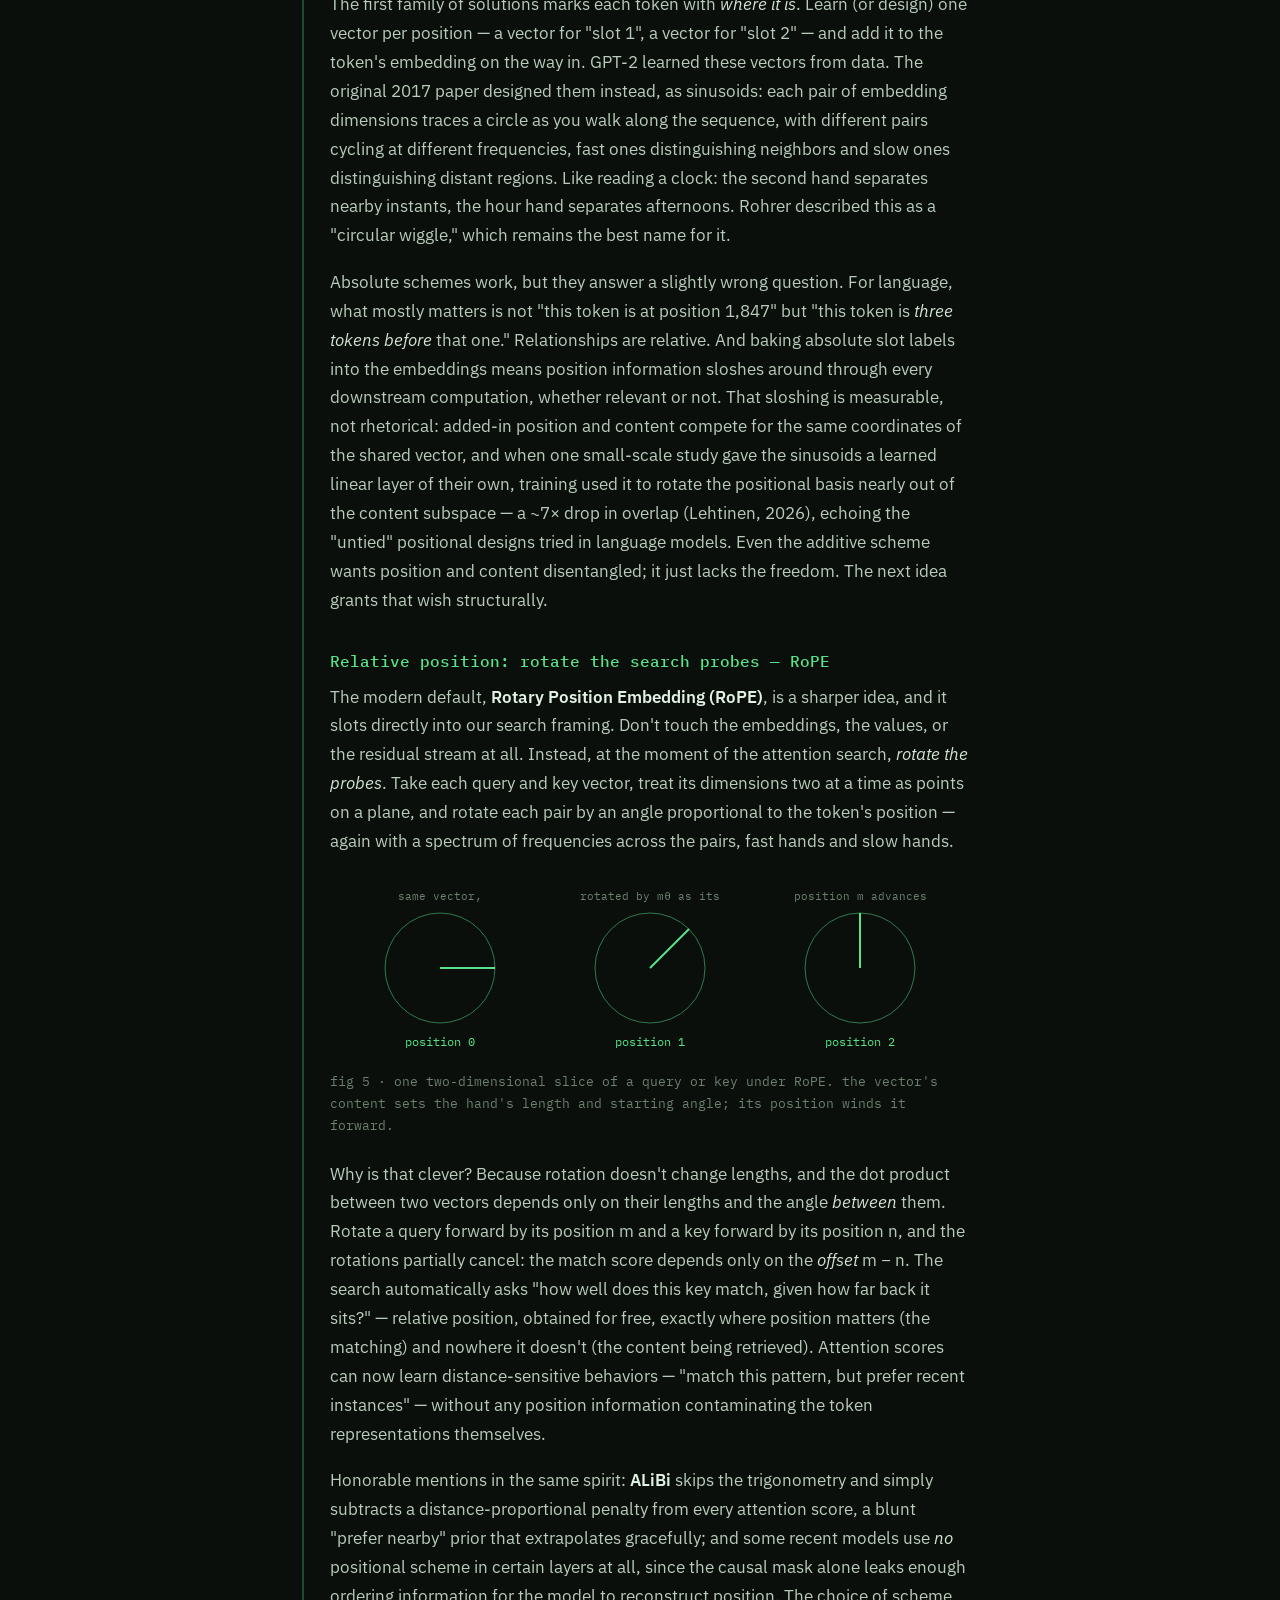
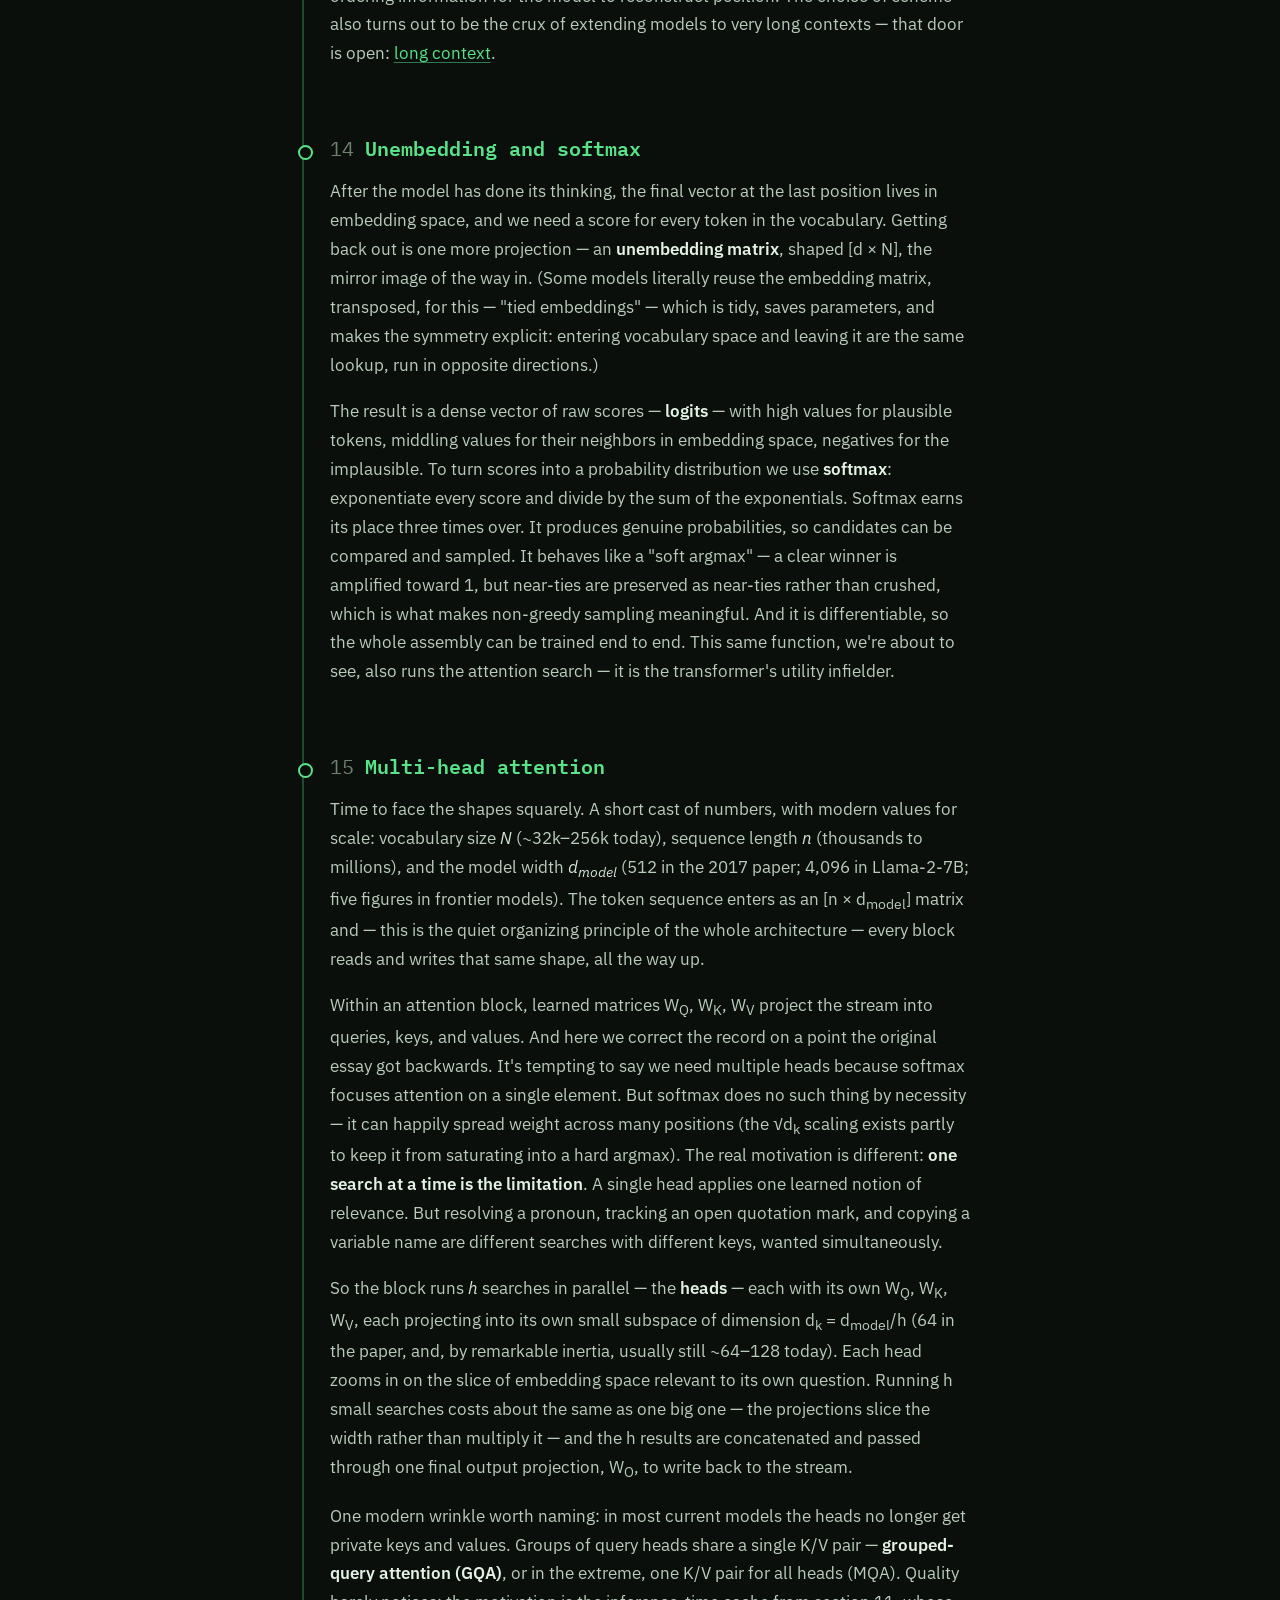
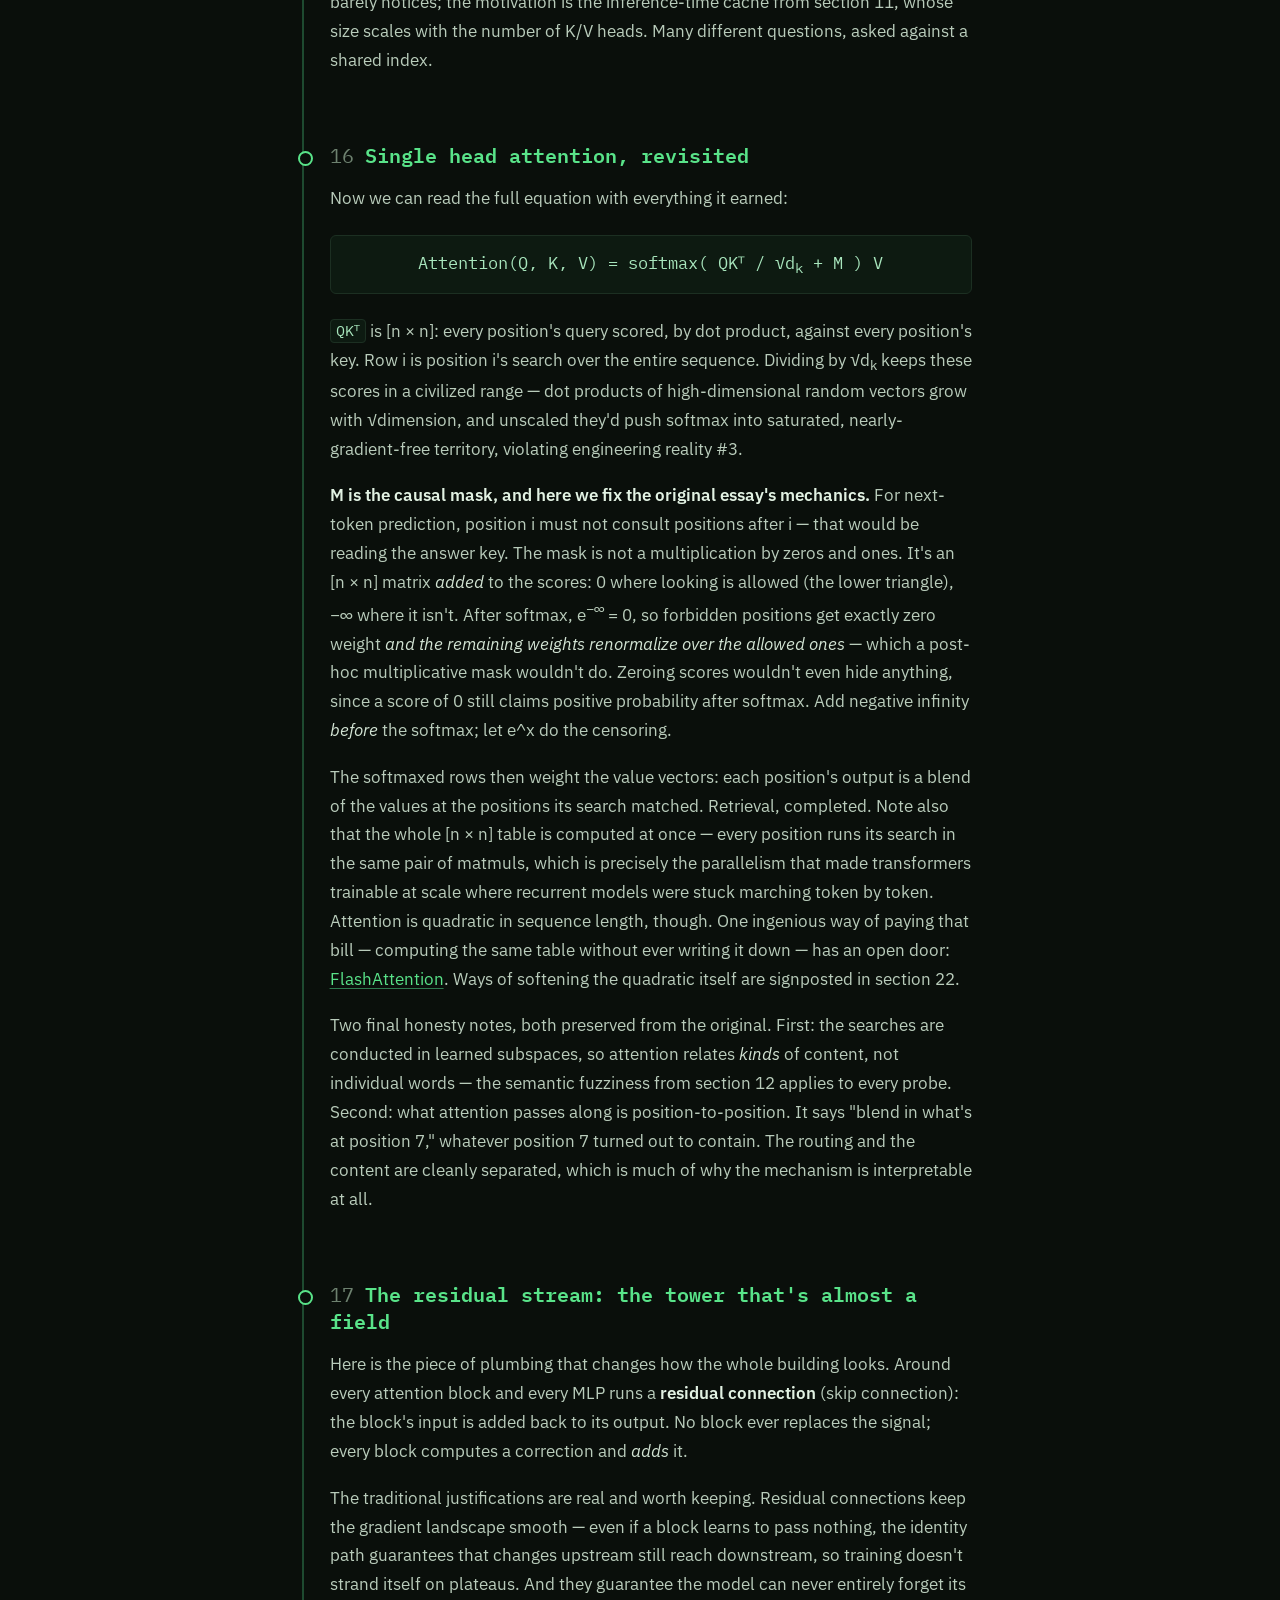
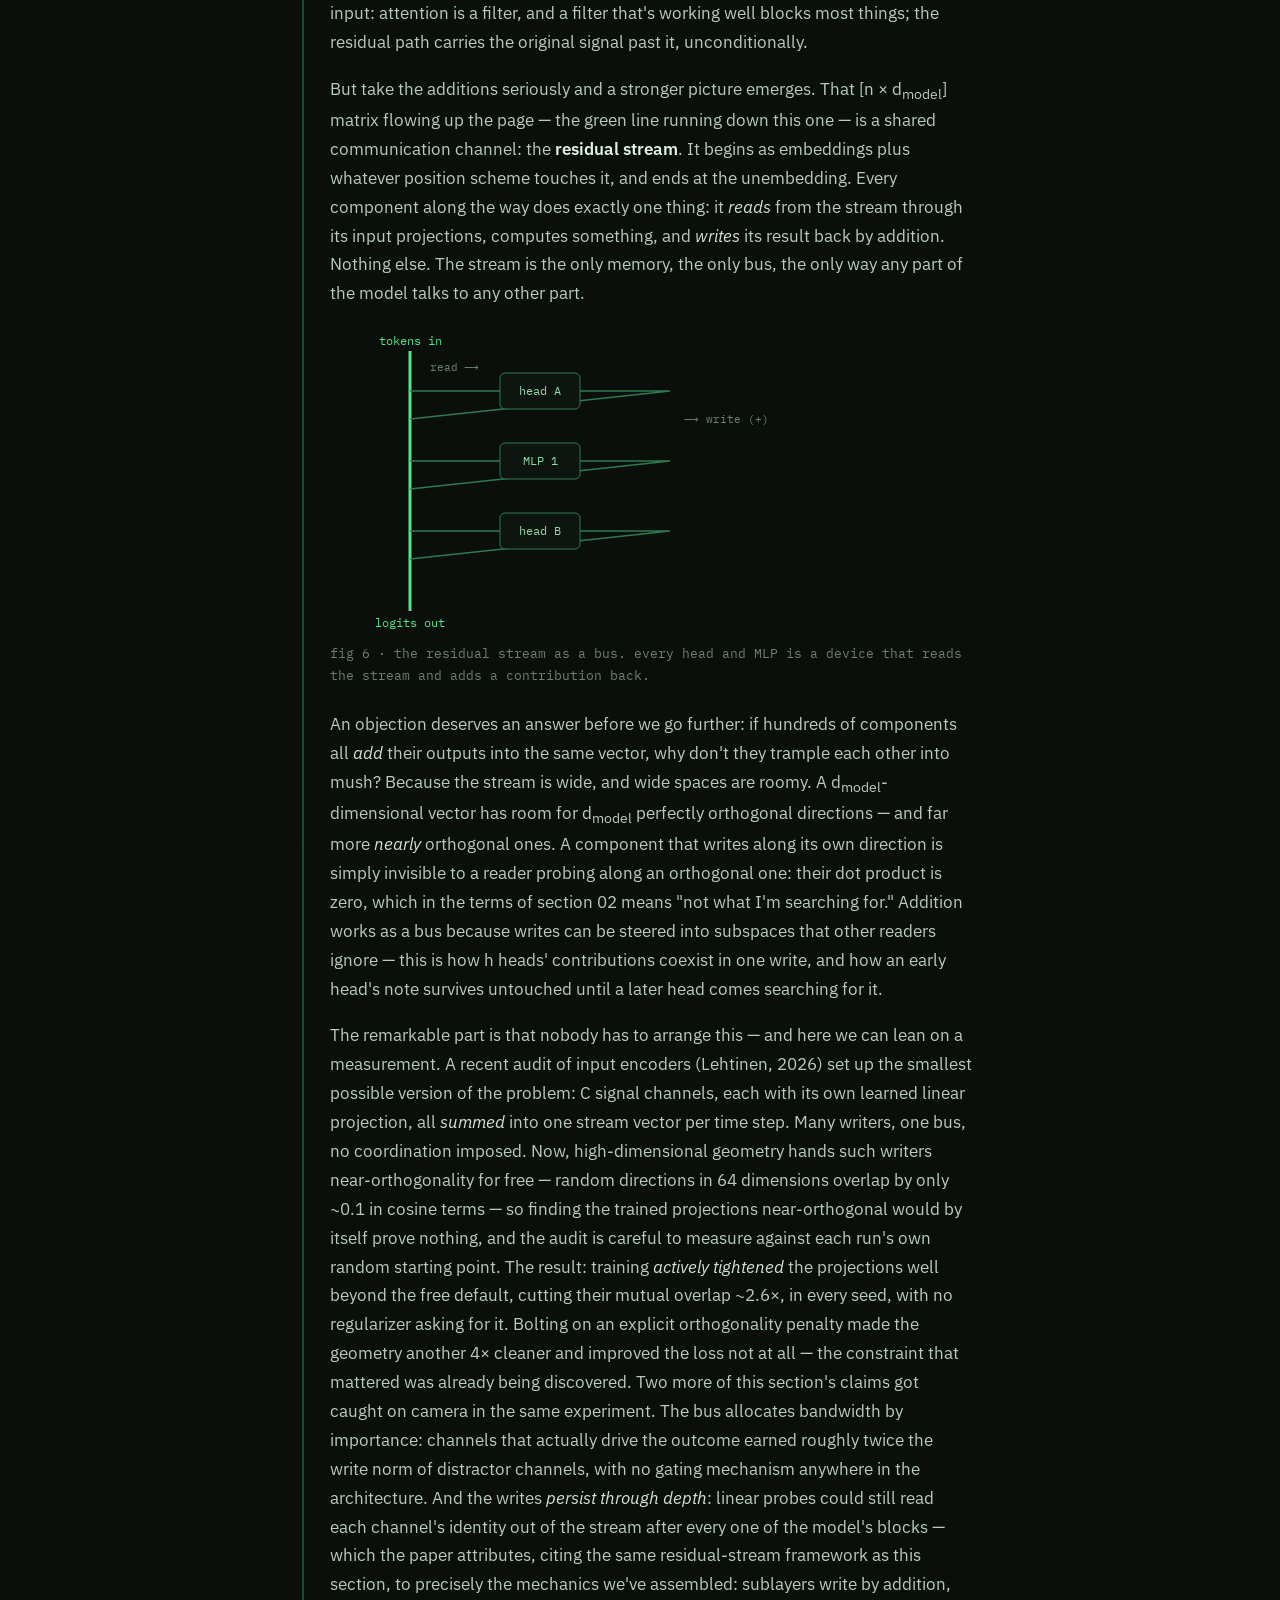
==== commit e07e9e5f: "Open door 03: long context - doors/long-context.html: the two walls (cost vs generalization),   out-" ====
--- a/index.html
+++ b/index.html
@@ -392,7 +392,8 @@
   nearby" prior that extrapolates gracefully; and some recent models use <em>no</em> positional
   scheme in certain layers at all, since the causal mask alone leaks enough ordering information
   for the model to reconstruct position. The choice of scheme also turns out to be the crux of
-  extending models to very long contexts — that door is marked in section 22.</p>
+  extending models to very long contexts — that door is open:
+  <a href="doors/long-context.html">long context</a>.</p>
 </section>
 
 <section id="unembedding">
@@ -709,9 +710,9 @@
     shapes what "efficient" means.</p>
   </div>
 
-  <div class="stub">
-    <span class="tag">door 03 · sign only</span>
-    <h3>Long context</h3>
+  <div class="stub open">
+    <span class="tag">door 03 · open</span>
+    <h3><a href="doors/long-context.html">Long context</a></h3>
     <p>How does a model trained on 8k tokens read a novel? Mostly by careful manipulation of RoPE's
     rotation frequencies (position interpolation, YaRN, and kin), plus attention variants — sliding
     windows, sparse patterns — that soften the quadratic wall. Section 13 is the prerequisite.</p>
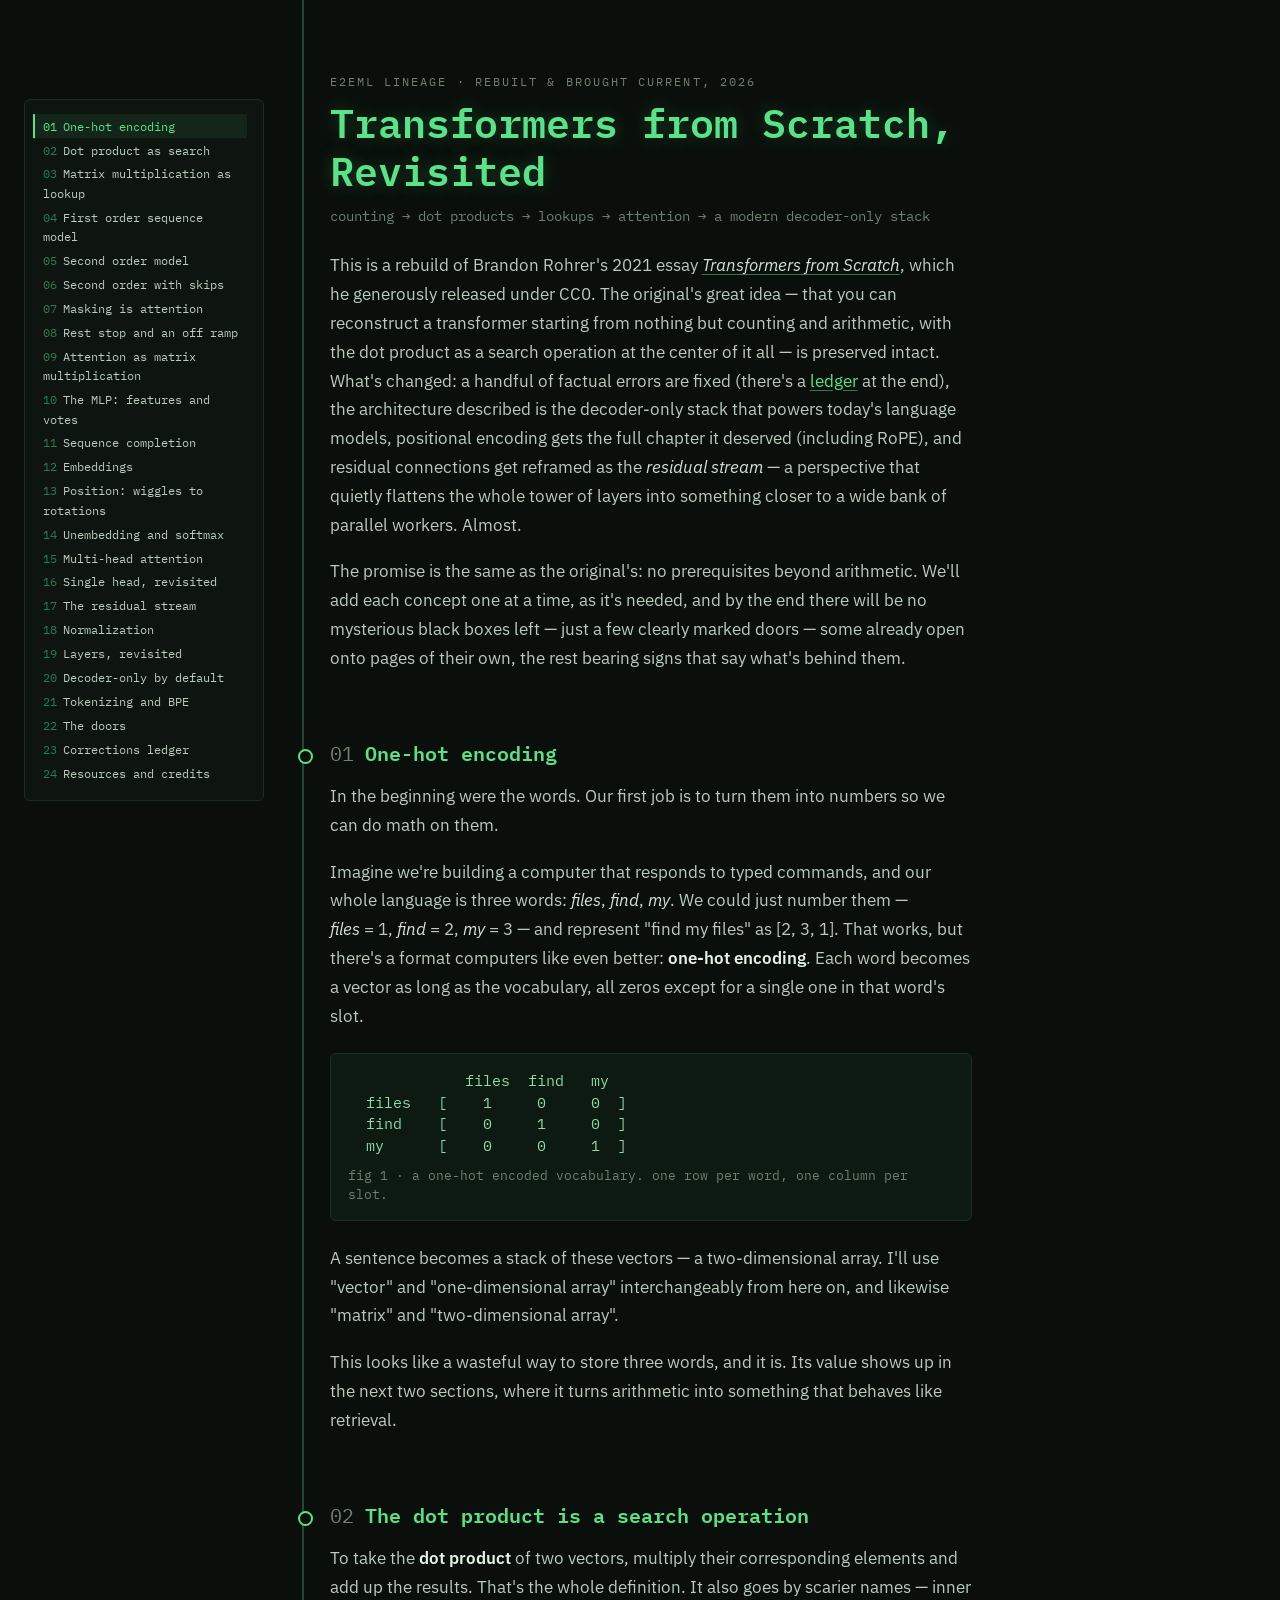
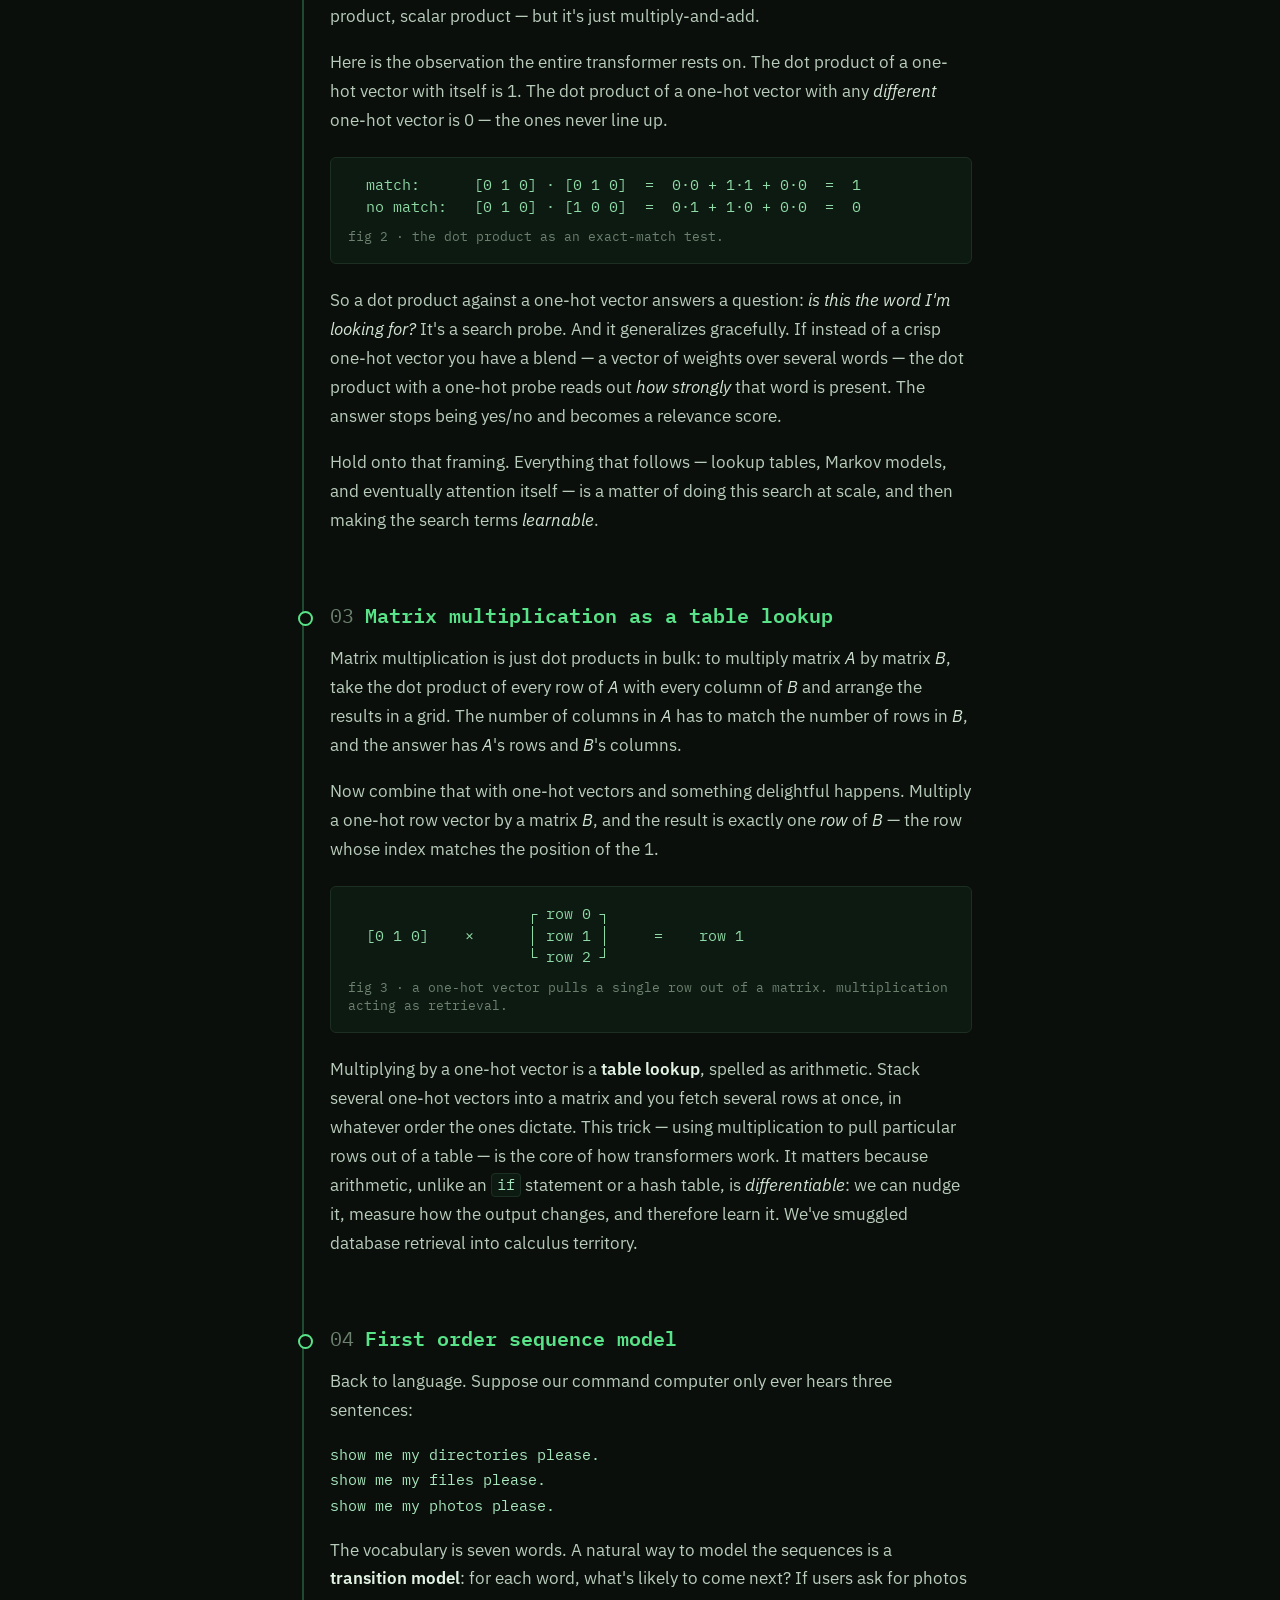
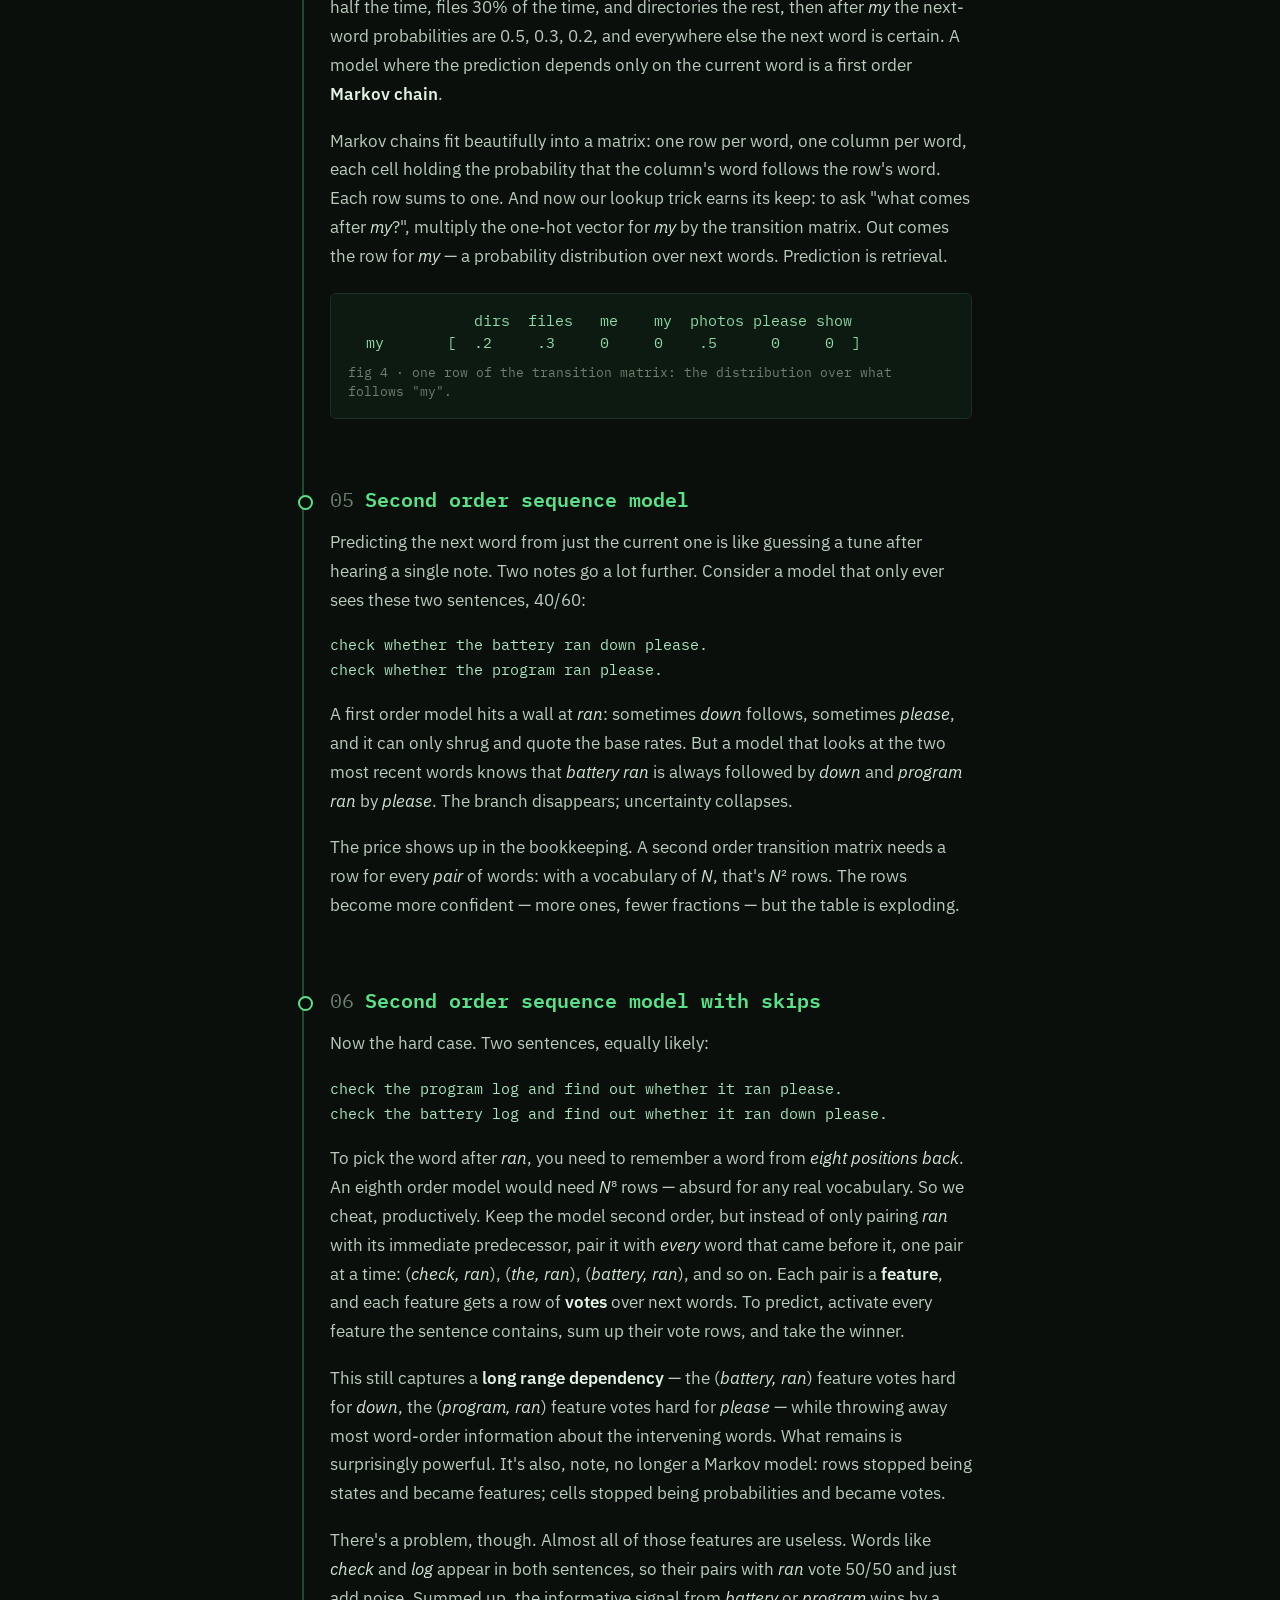
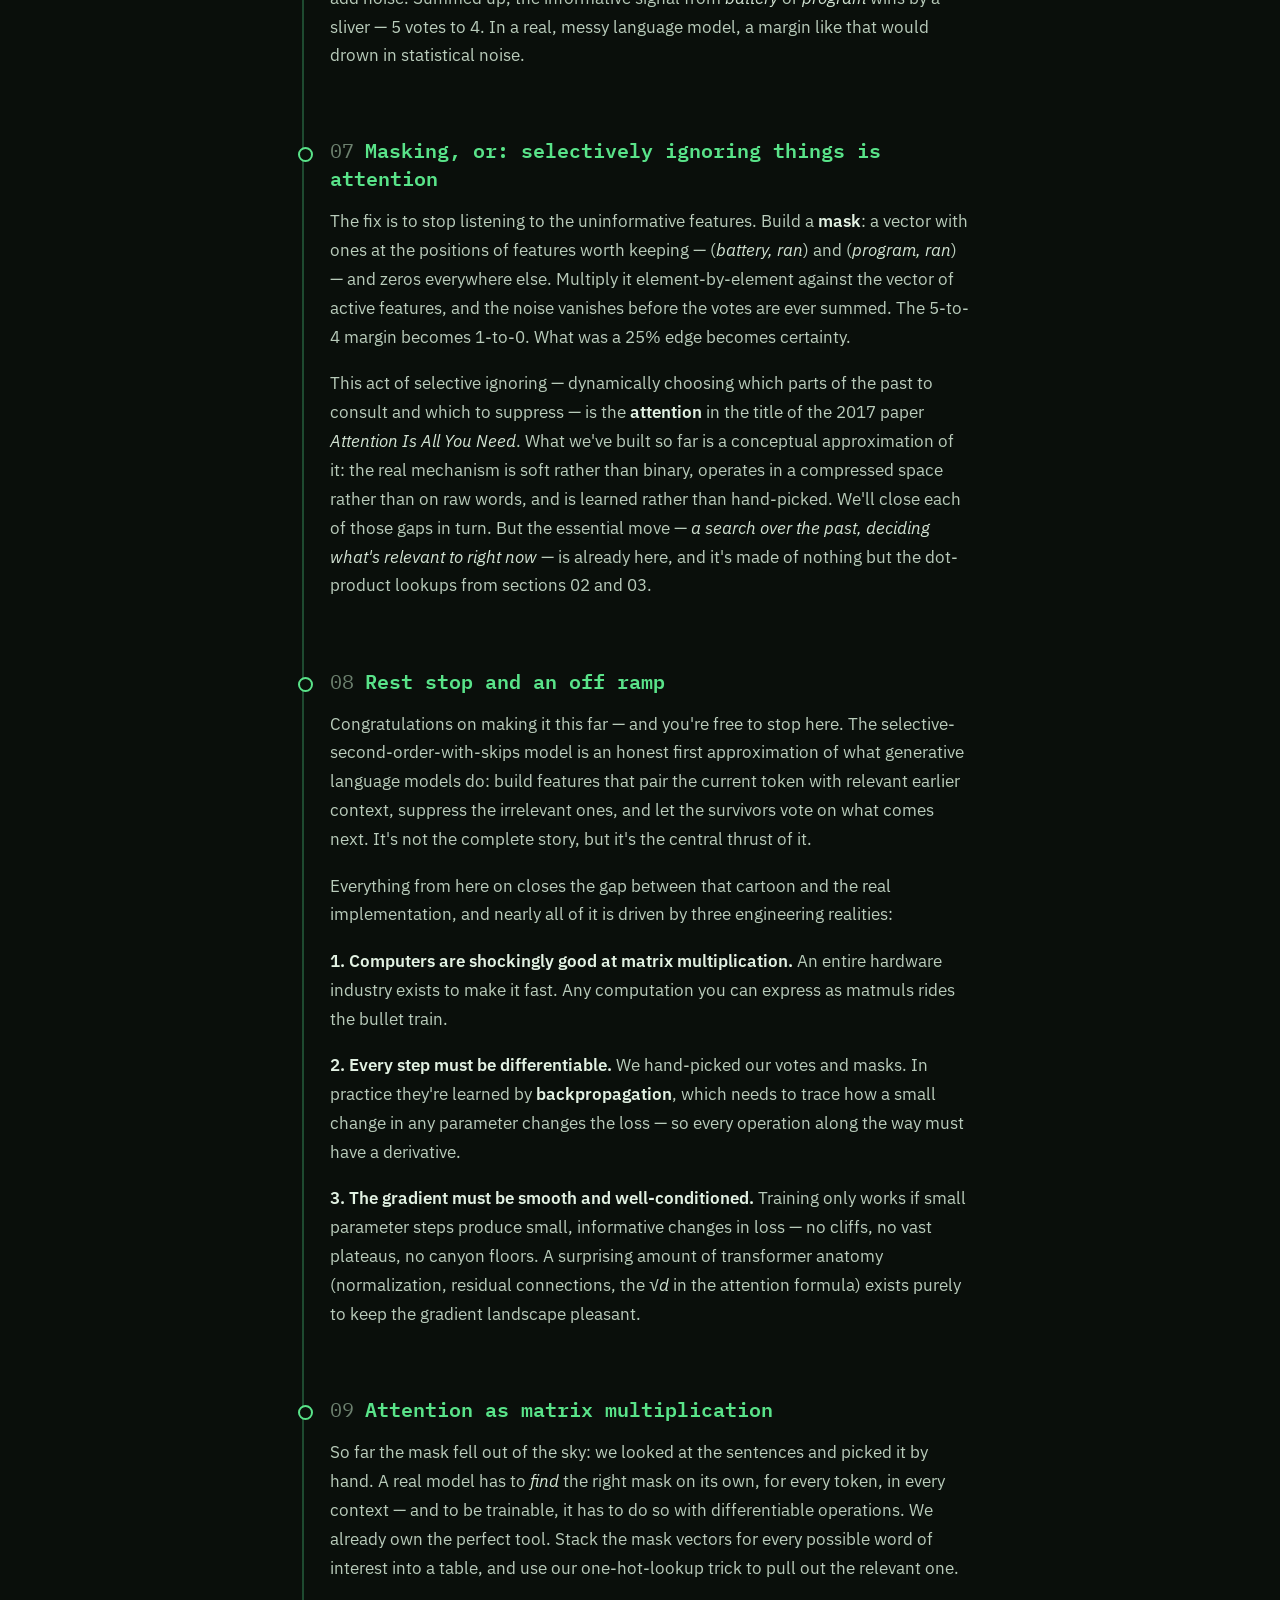
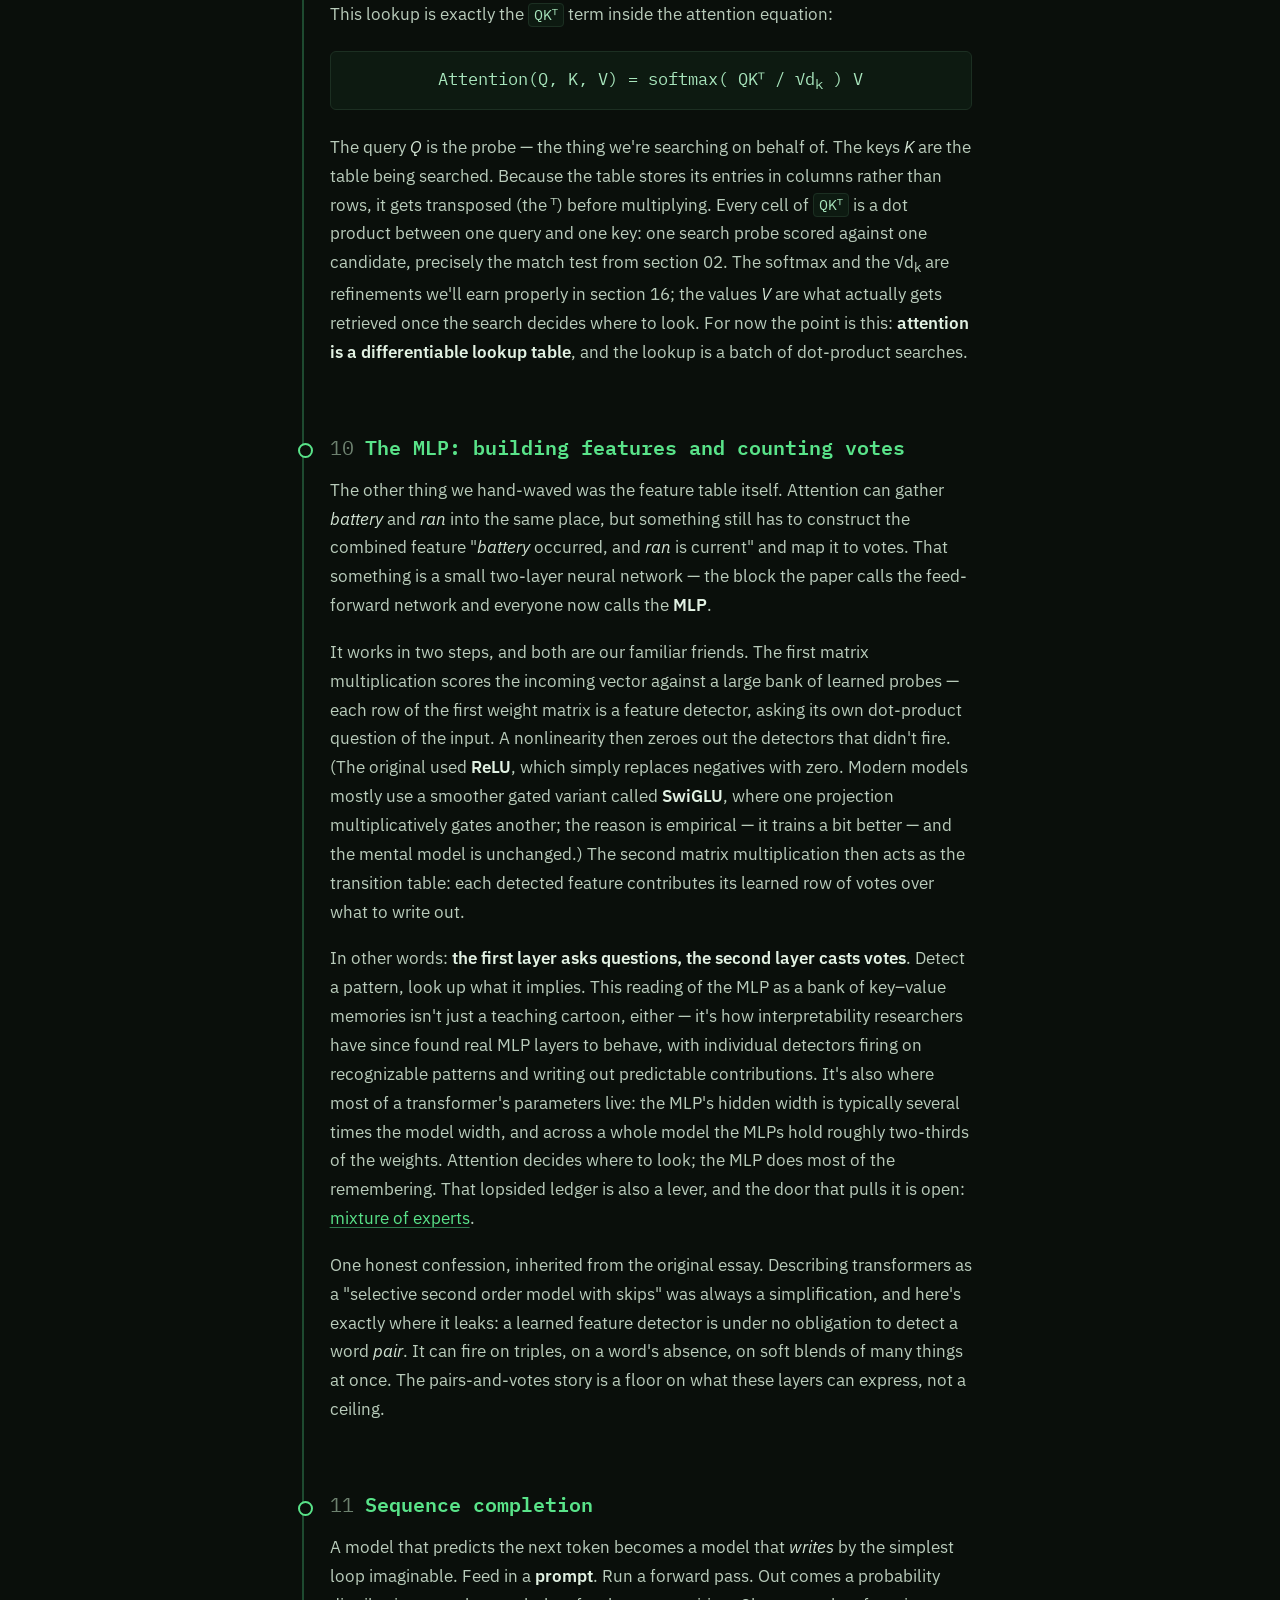
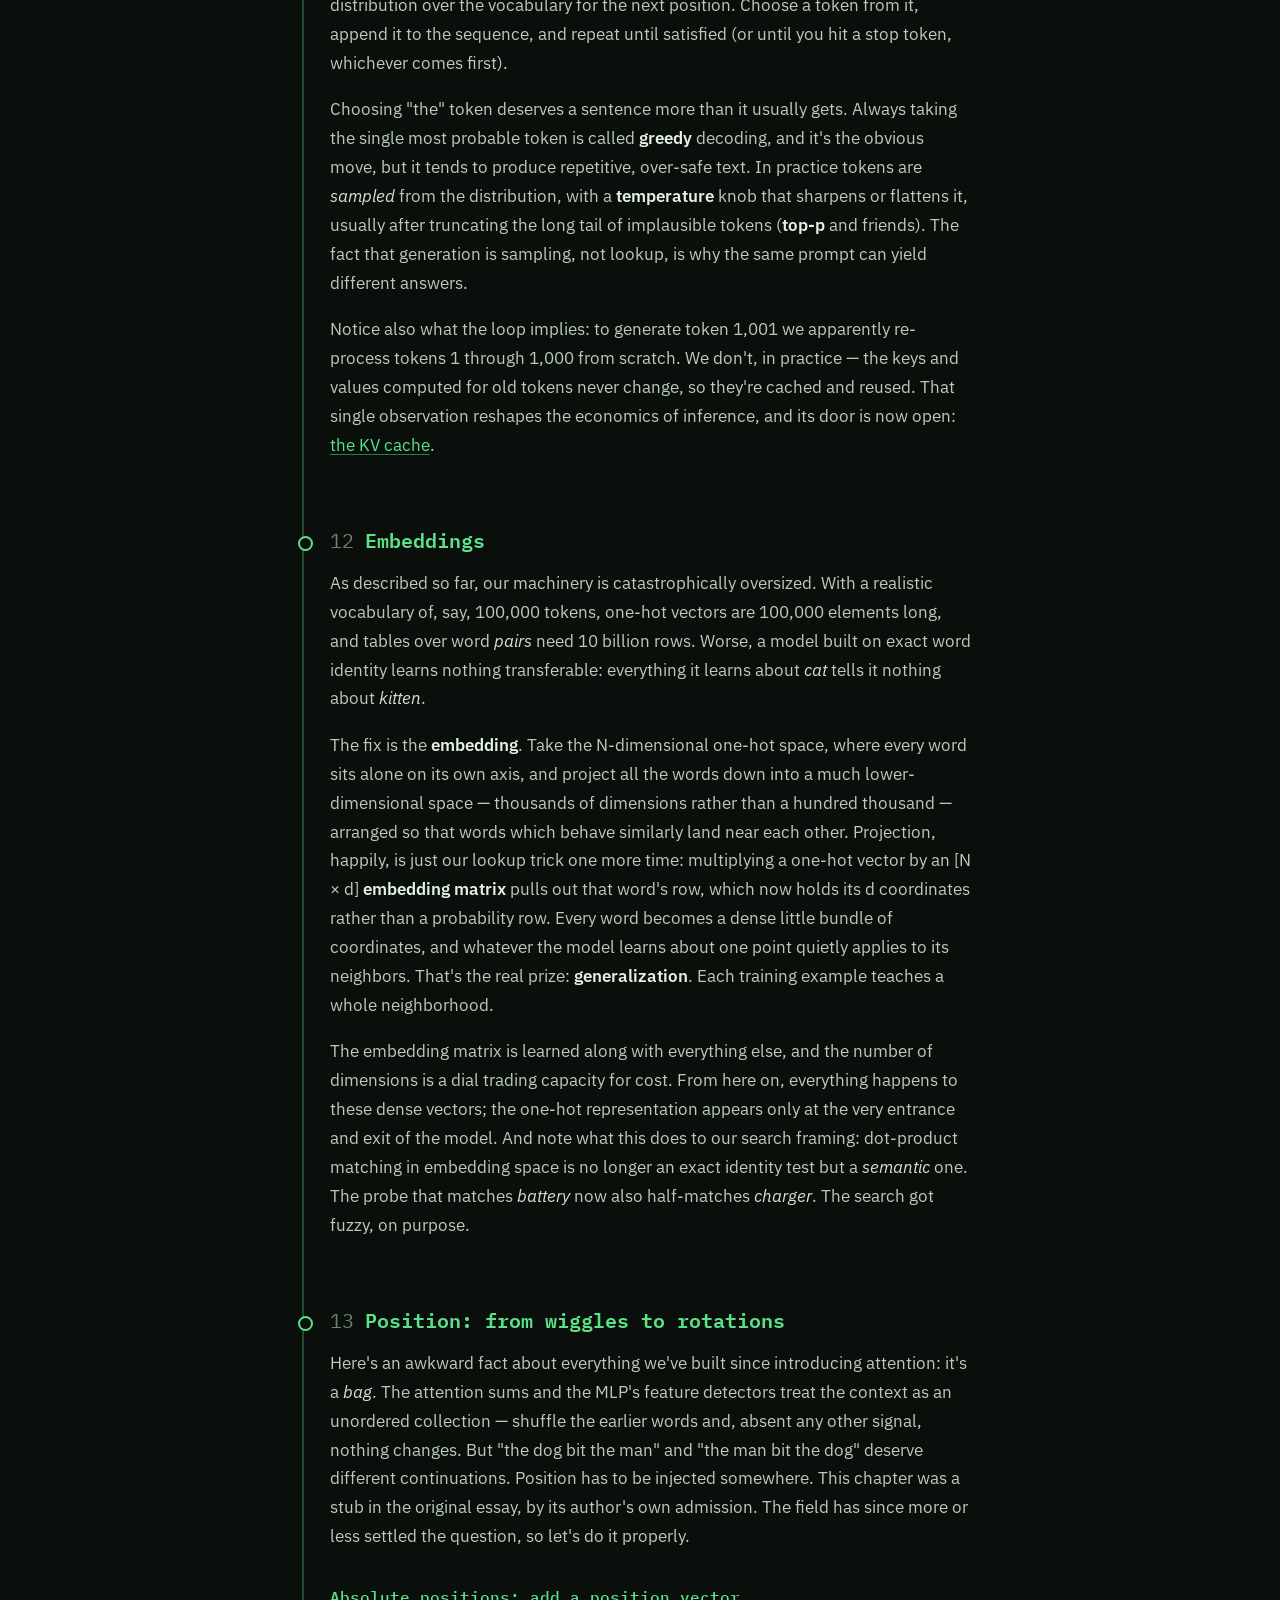
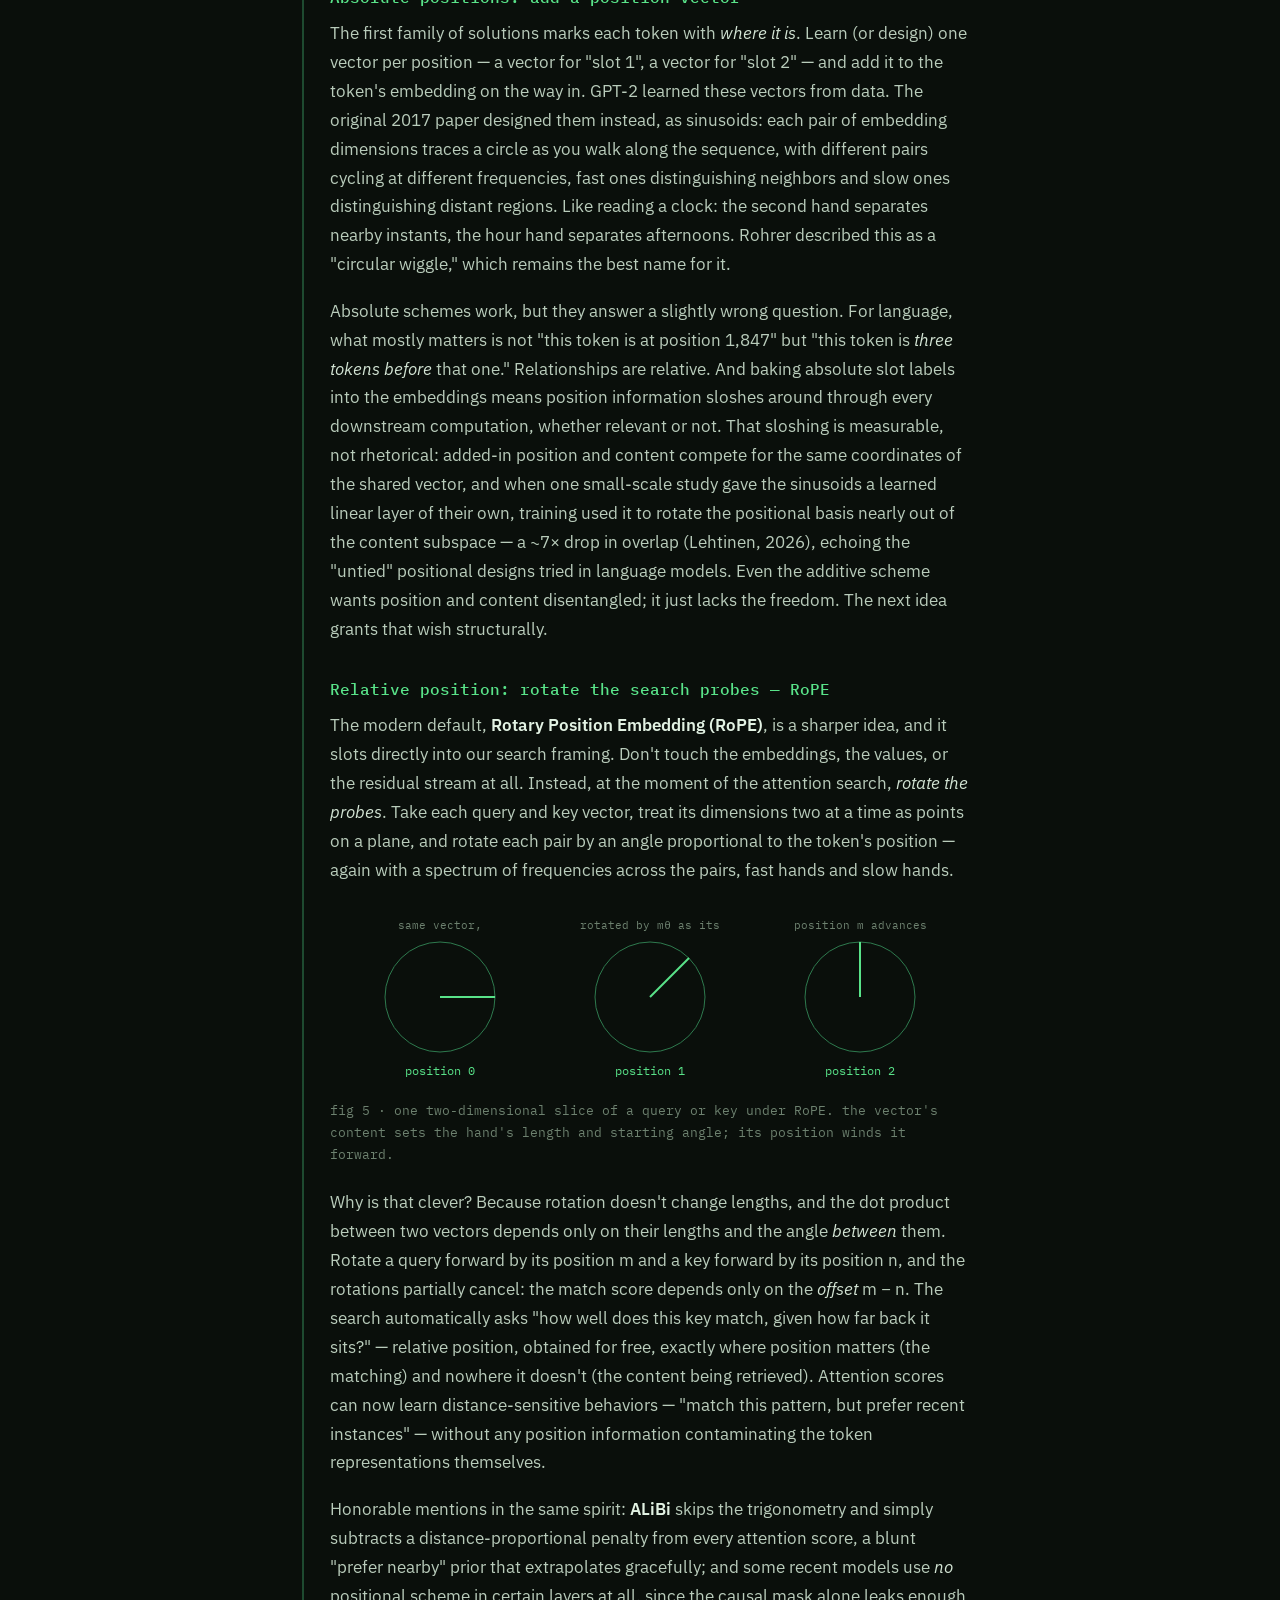
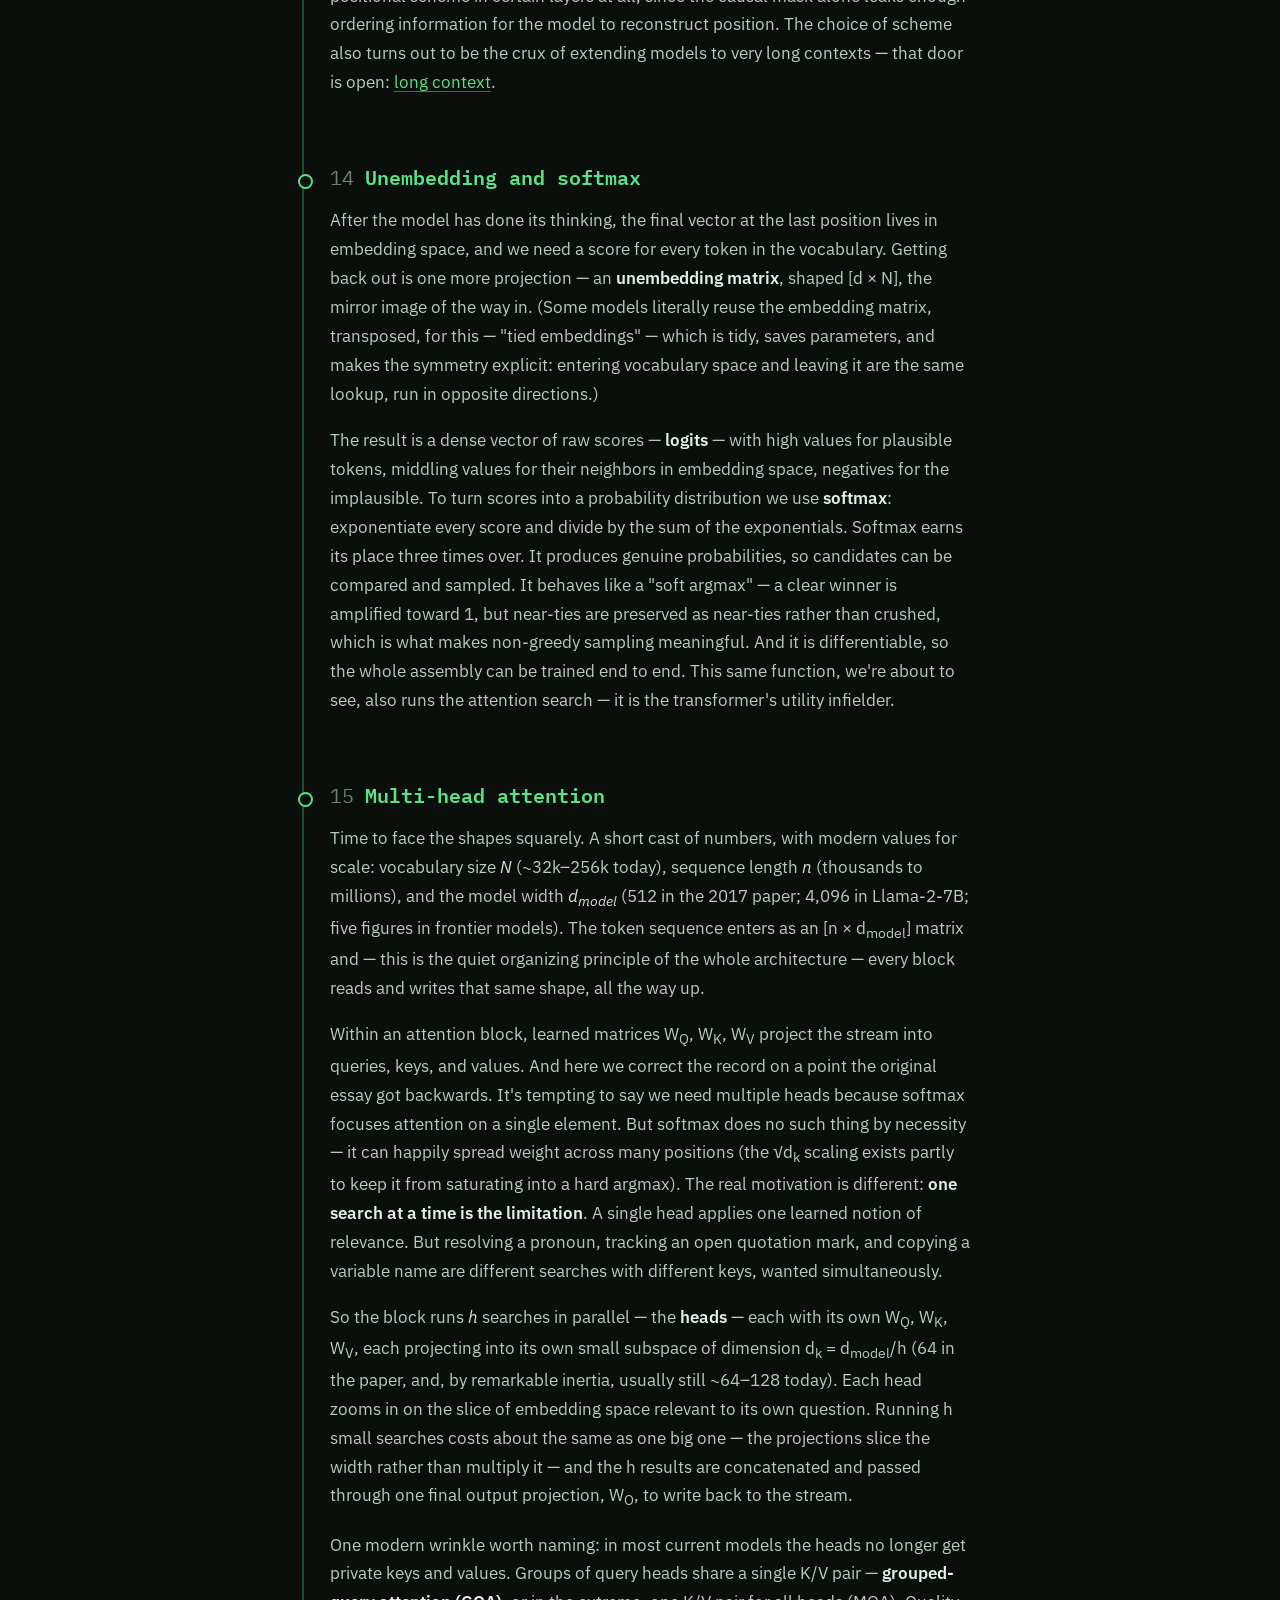
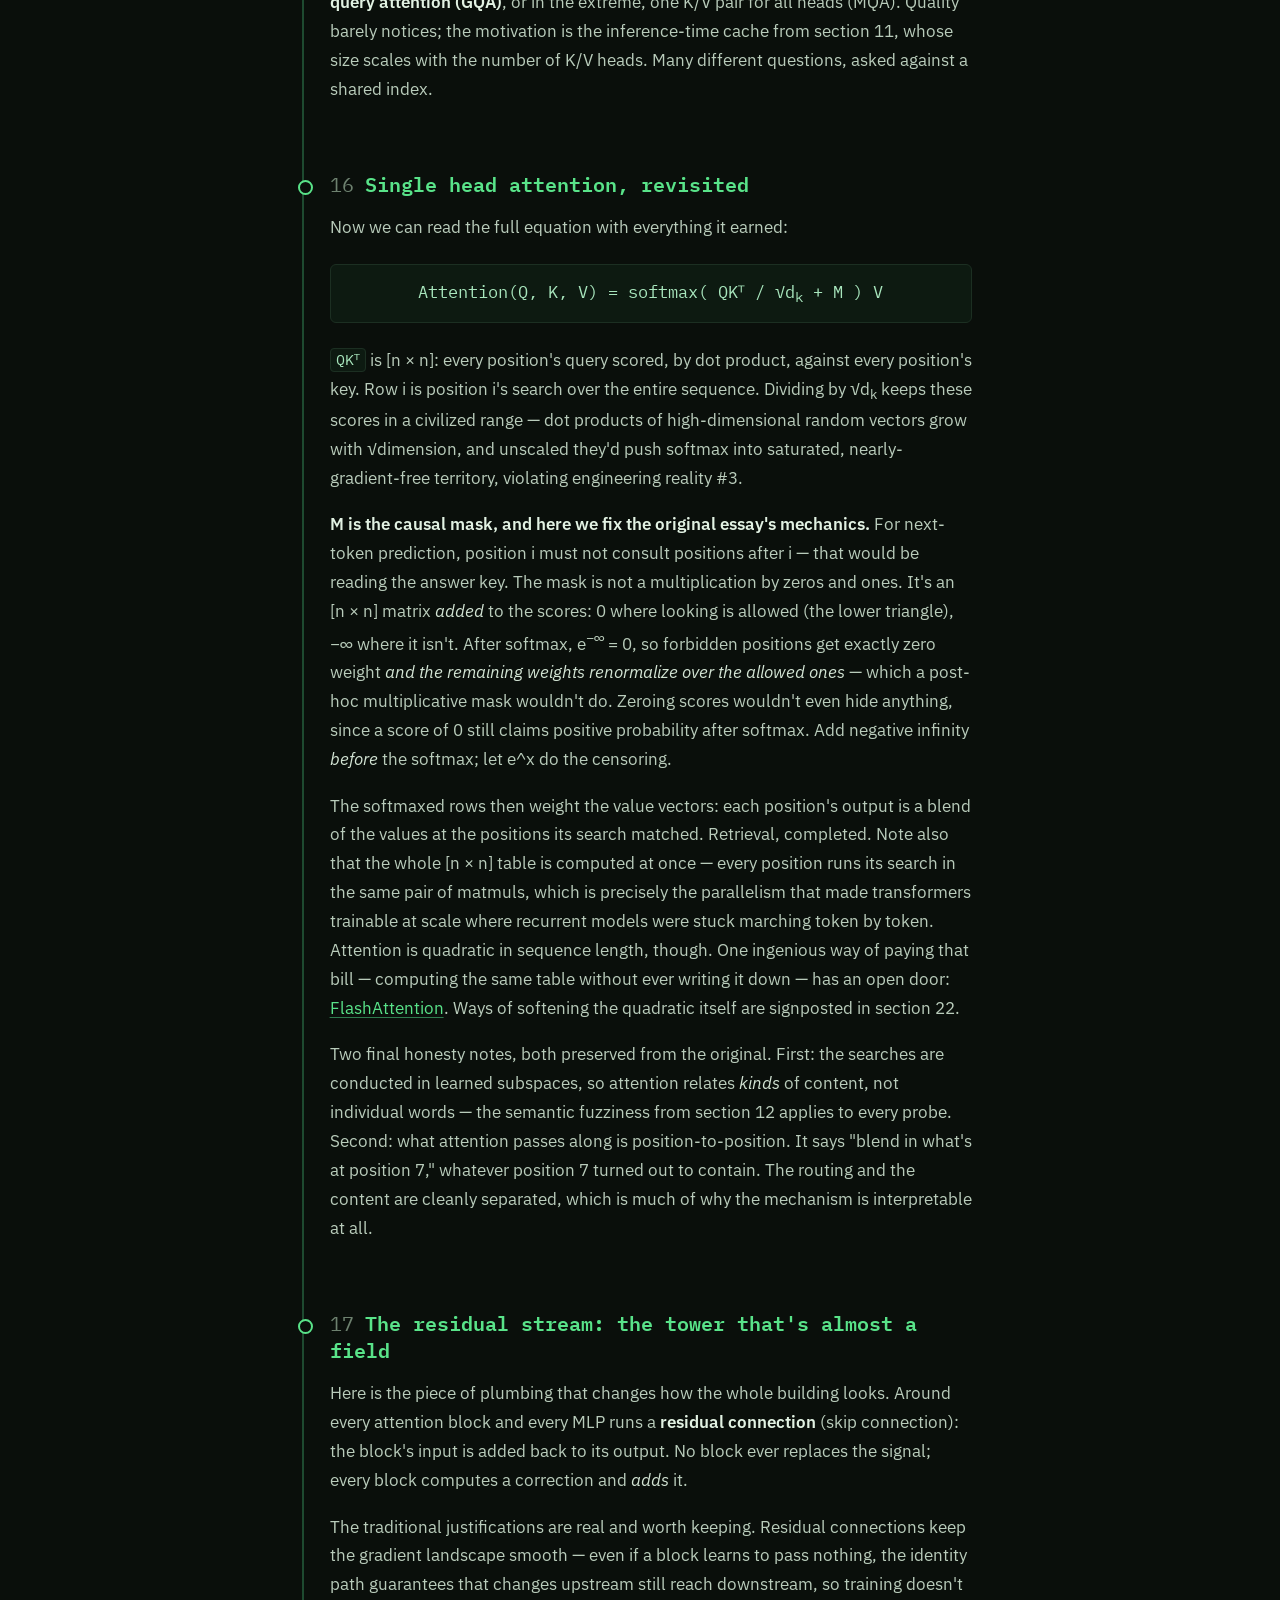
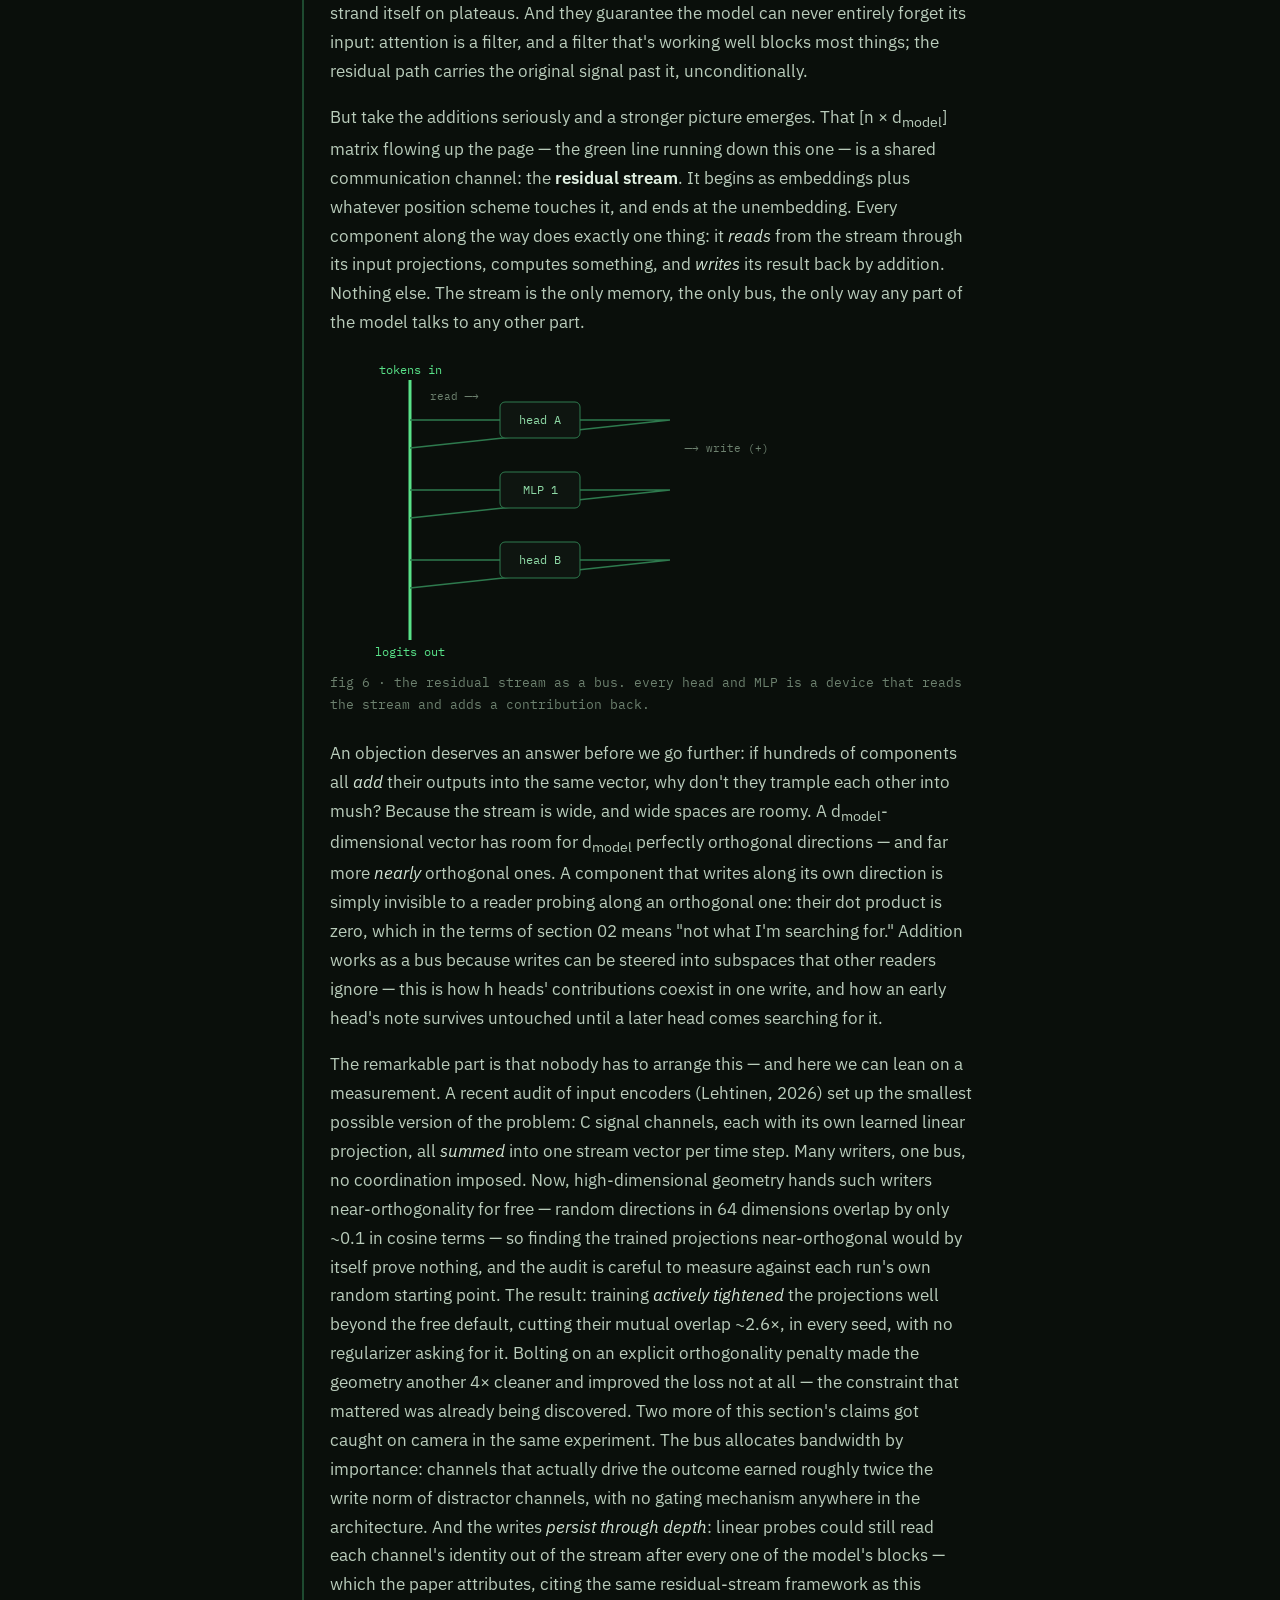
==== commit 689103ea: "Open door 04: mixture of experts - doors/mixture-of-experts.html: idle memories, router as dot-produ" ====
--- a/index.html
+++ b/index.html
@@ -269,7 +269,8 @@
   writing out predictable contributions. It's also where most of a transformer's parameters live:
   the MLP's hidden width is typically several times the model width, and across a whole model the
   MLPs hold roughly two-thirds of the weights. Attention decides where to look; the MLP does most
-  of the remembering.</p>
+  of the remembering. That lopsided ledger is also a lever, and the door that pulls it is open:
+  <a href="doors/mixture-of-experts.html">mixture of experts</a>.</p>
   <p>One honest confession, inherited from the original essay. Describing transformers as a
   "selective second order model with skips" was always a simplification, and here's exactly where
   it leaks: a learned feature detector is under no obligation to detect a word <em>pair</em>. It
@@ -718,9 +719,9 @@
     windows, sparse patterns — that soften the quadratic wall. Section 13 is the prerequisite.</p>
   </div>
 
-  <div class="stub">
-    <span class="tag">door 04 · sign only</span>
-    <h3>Mixture of experts</h3>
+  <div class="stub open">
+    <span class="tag">door 04 · open</span>
+    <h3><a href="doors/mixture-of-experts.html">Mixture of experts</a></h3>
     <p>Since the MLPs hold most of the parameters, replace each one with a panel of expert MLPs and
     a tiny router that sends each token to a couple of them. Total parameters balloon; compute per
     token doesn't. Most frontier models are now sparse in this sense.</p>
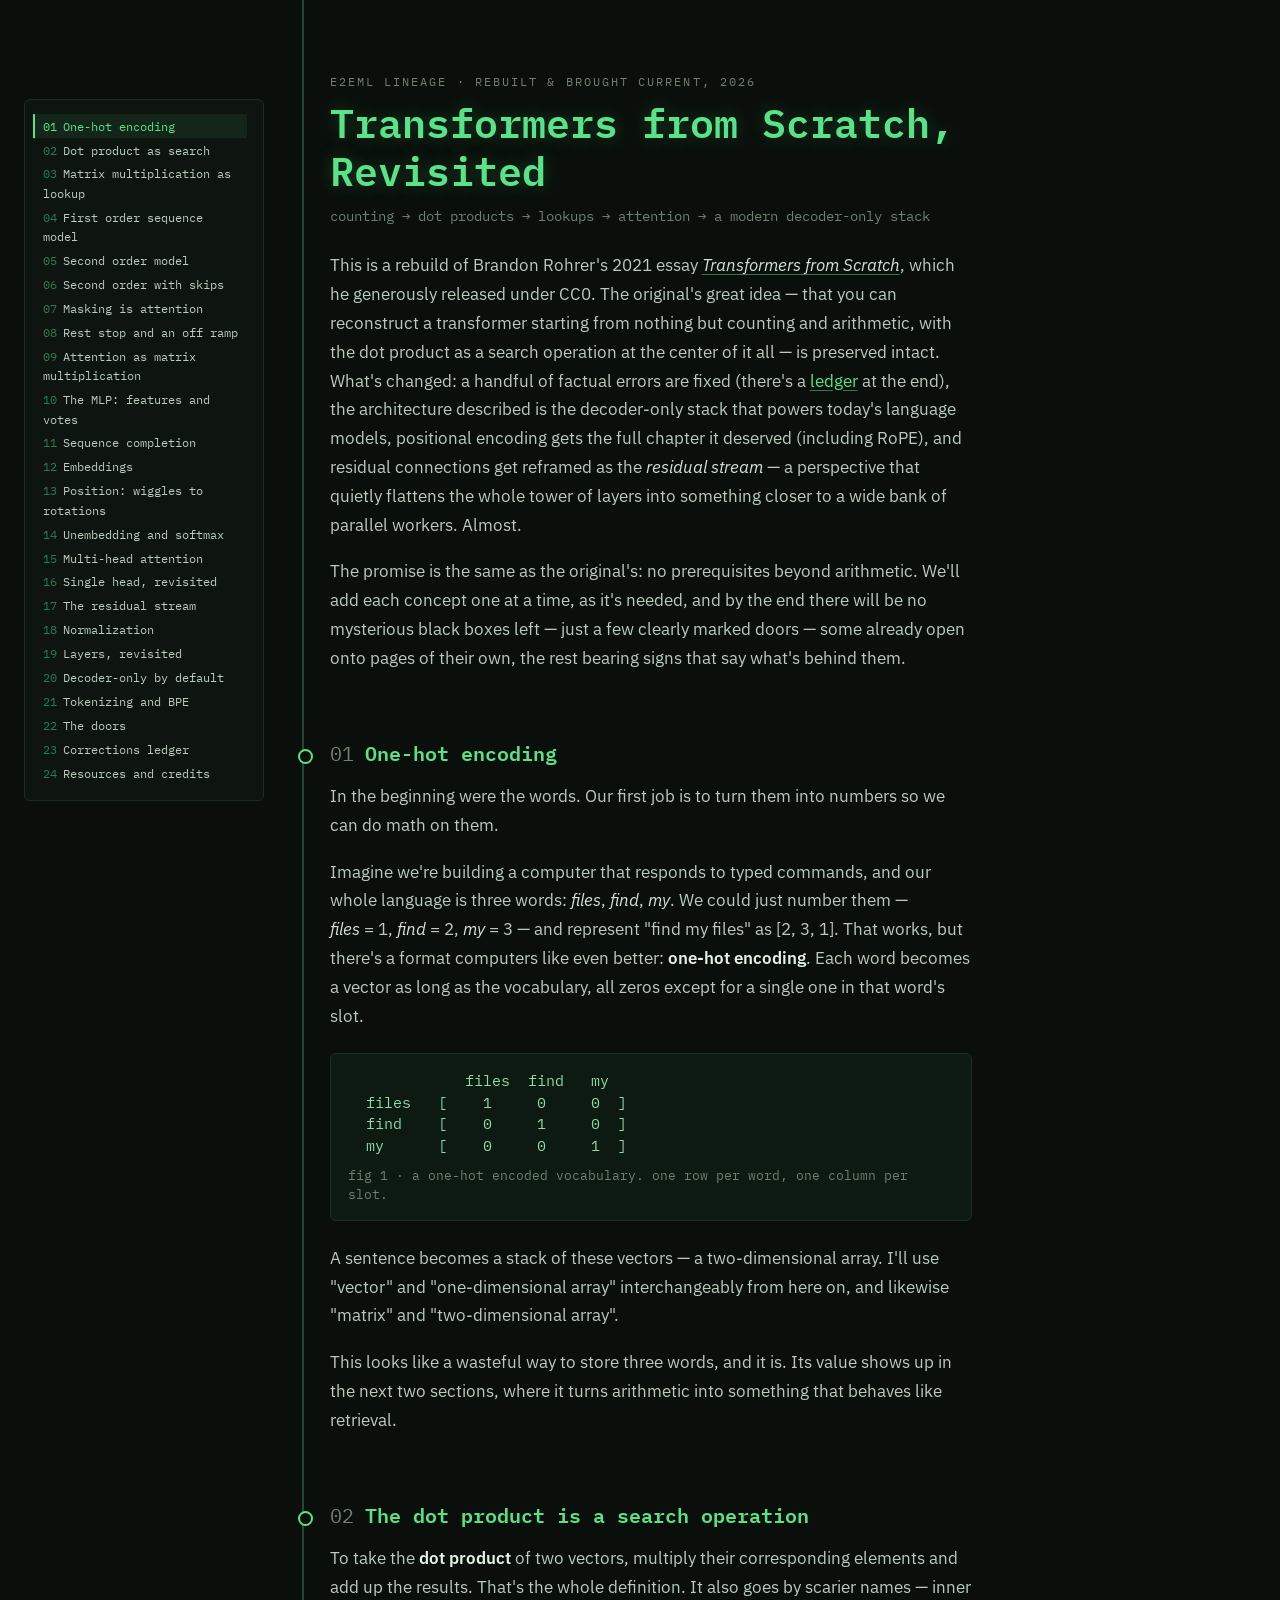
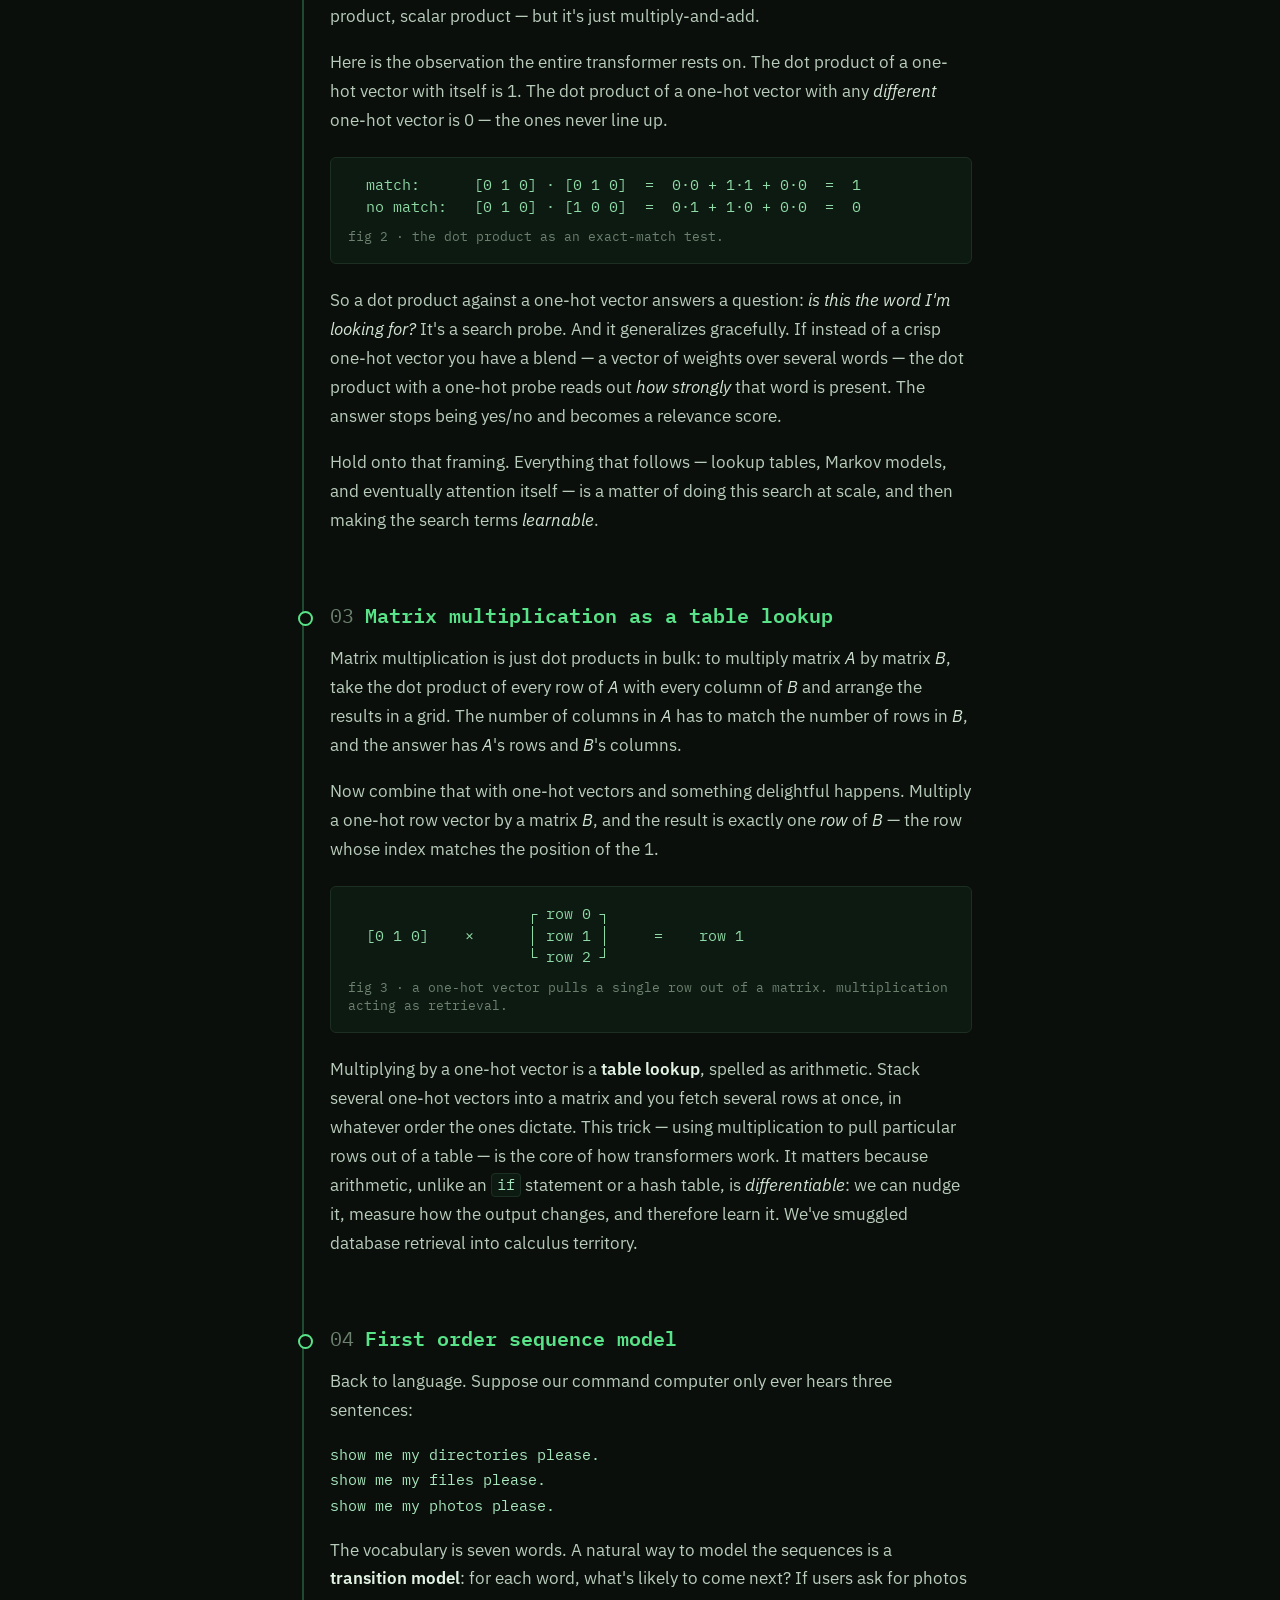
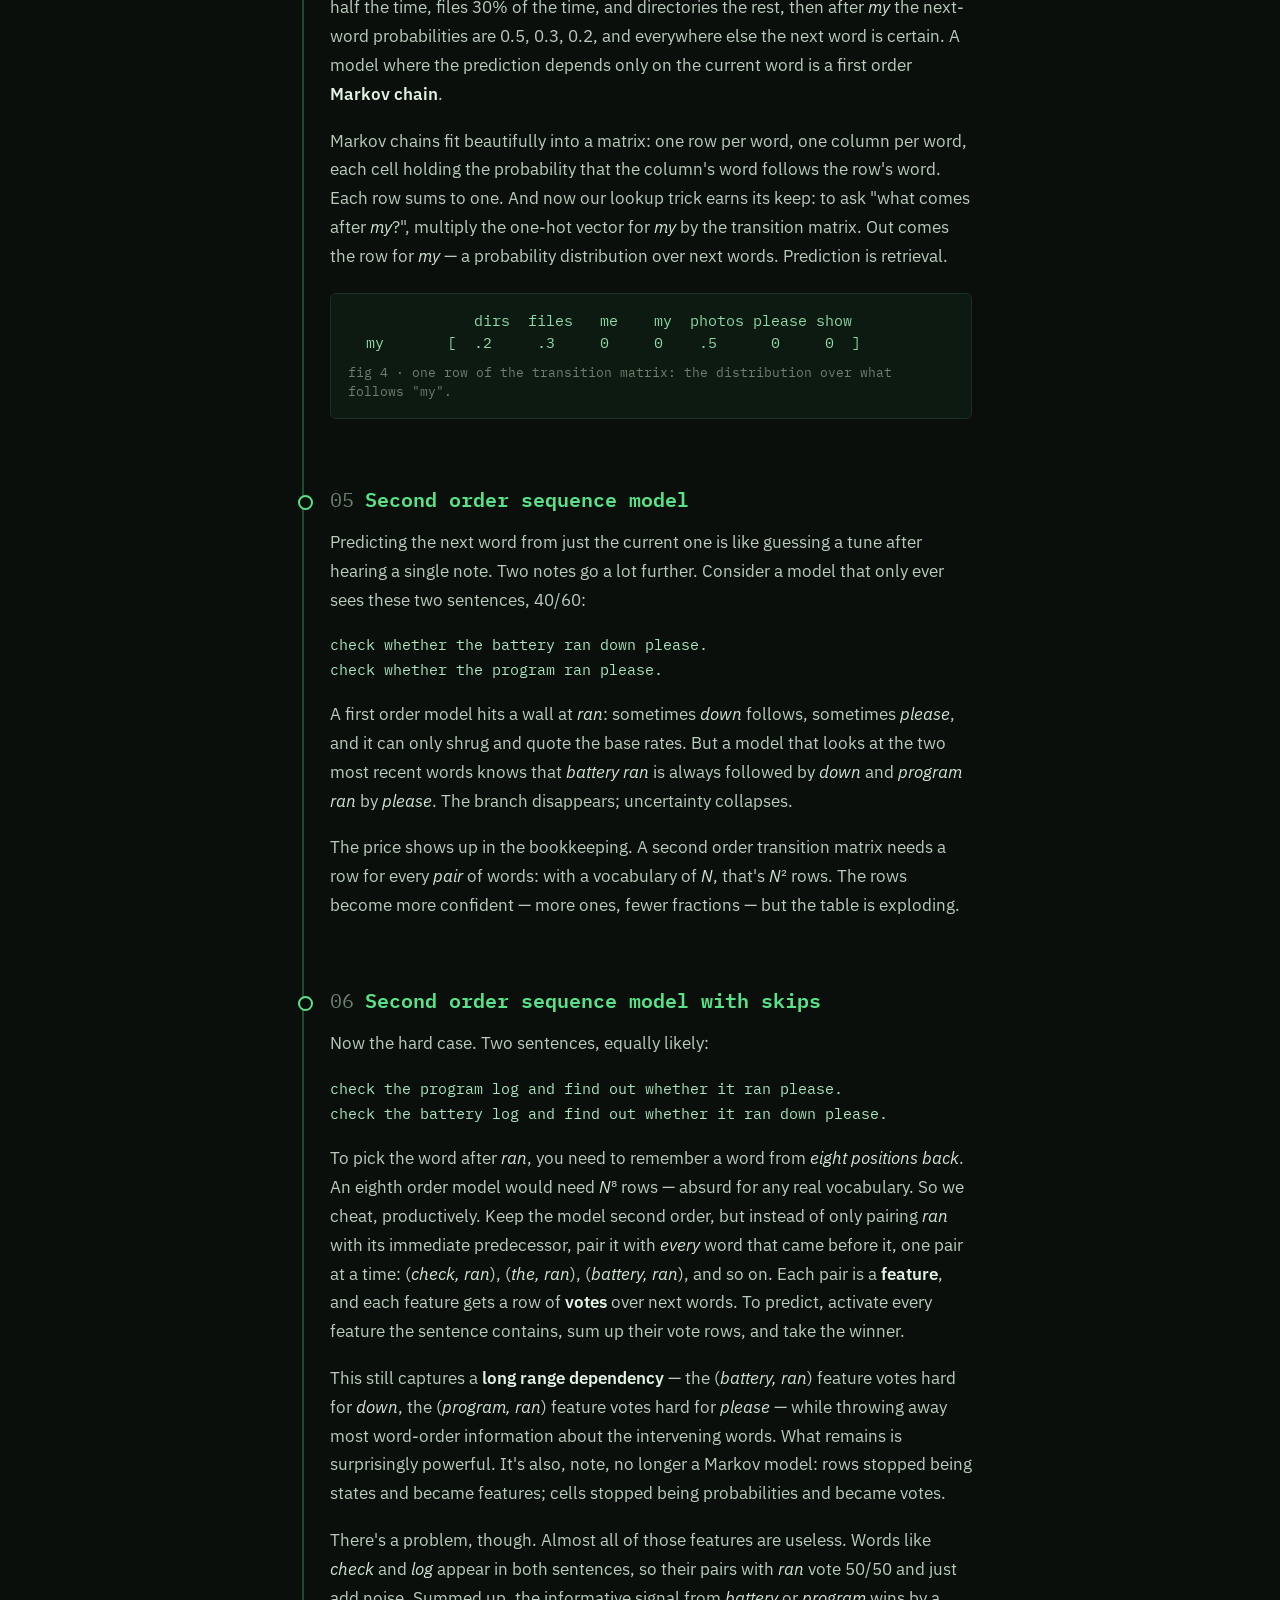
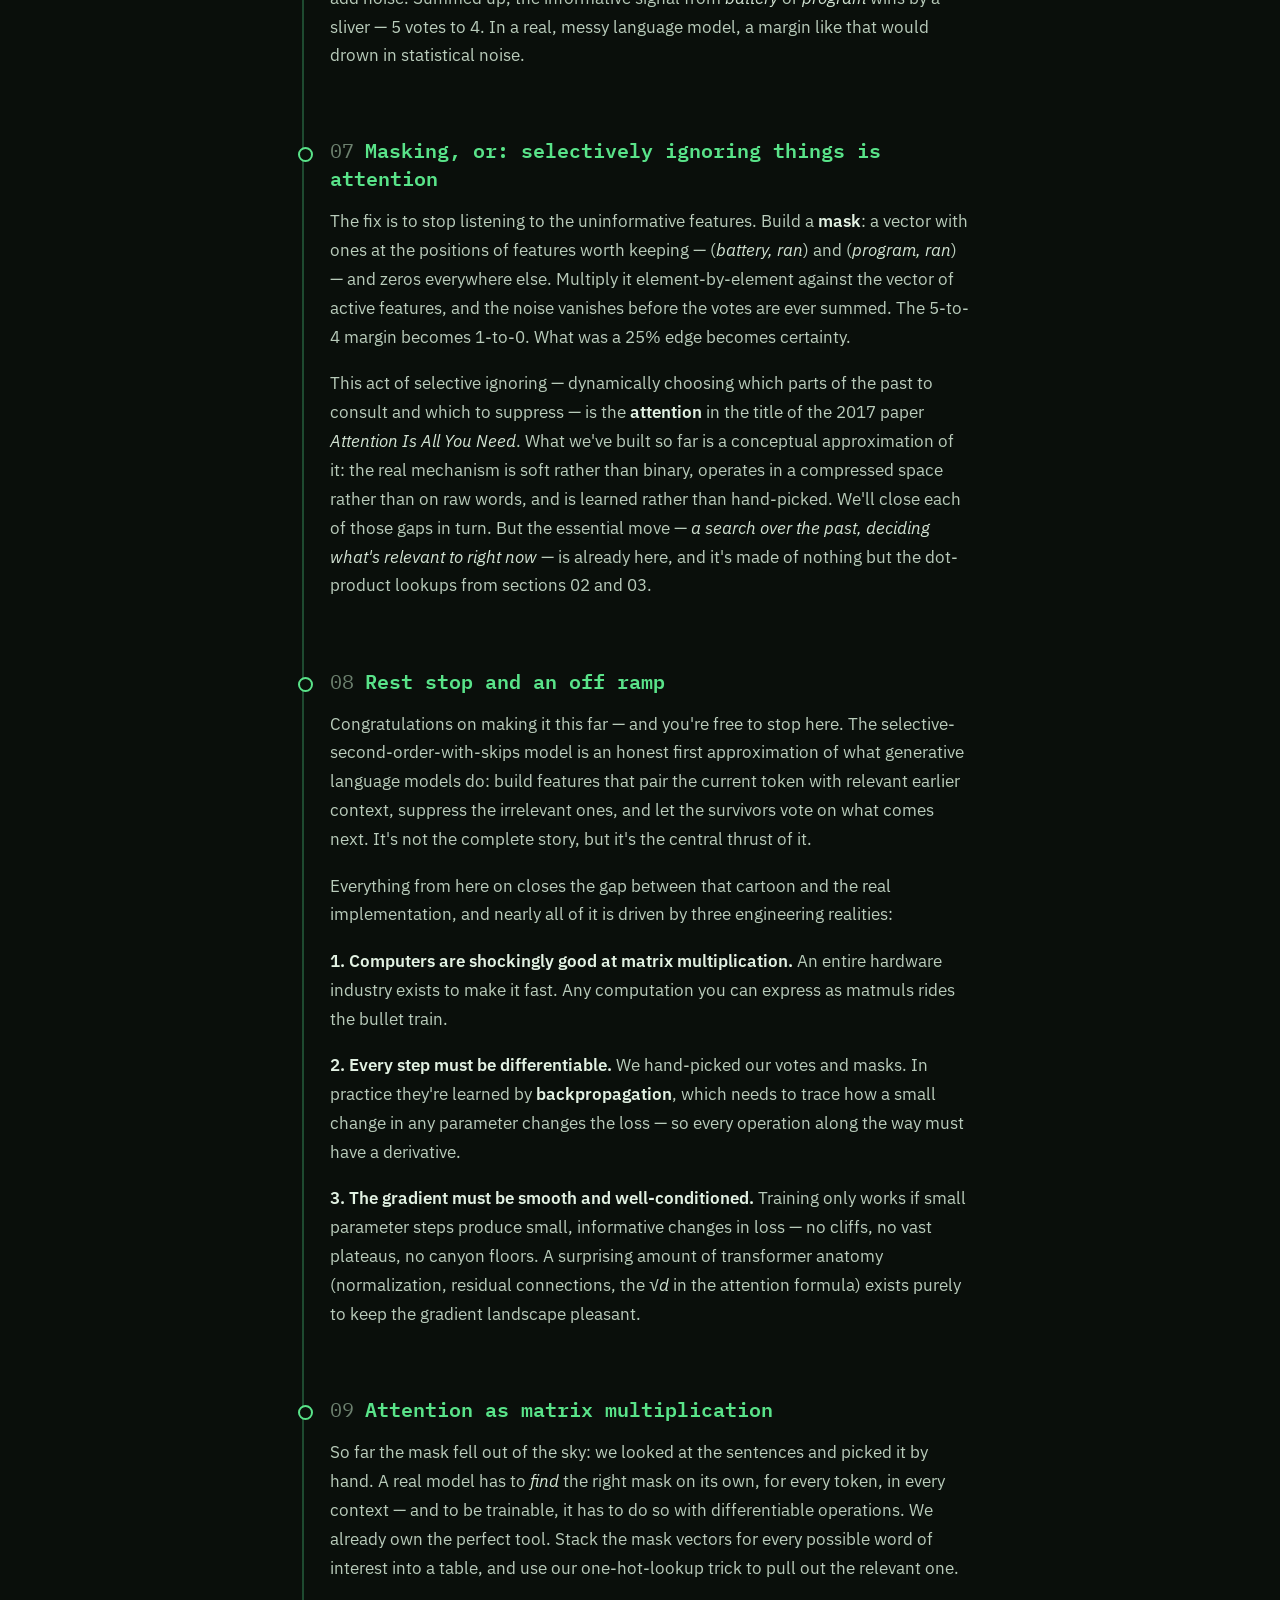
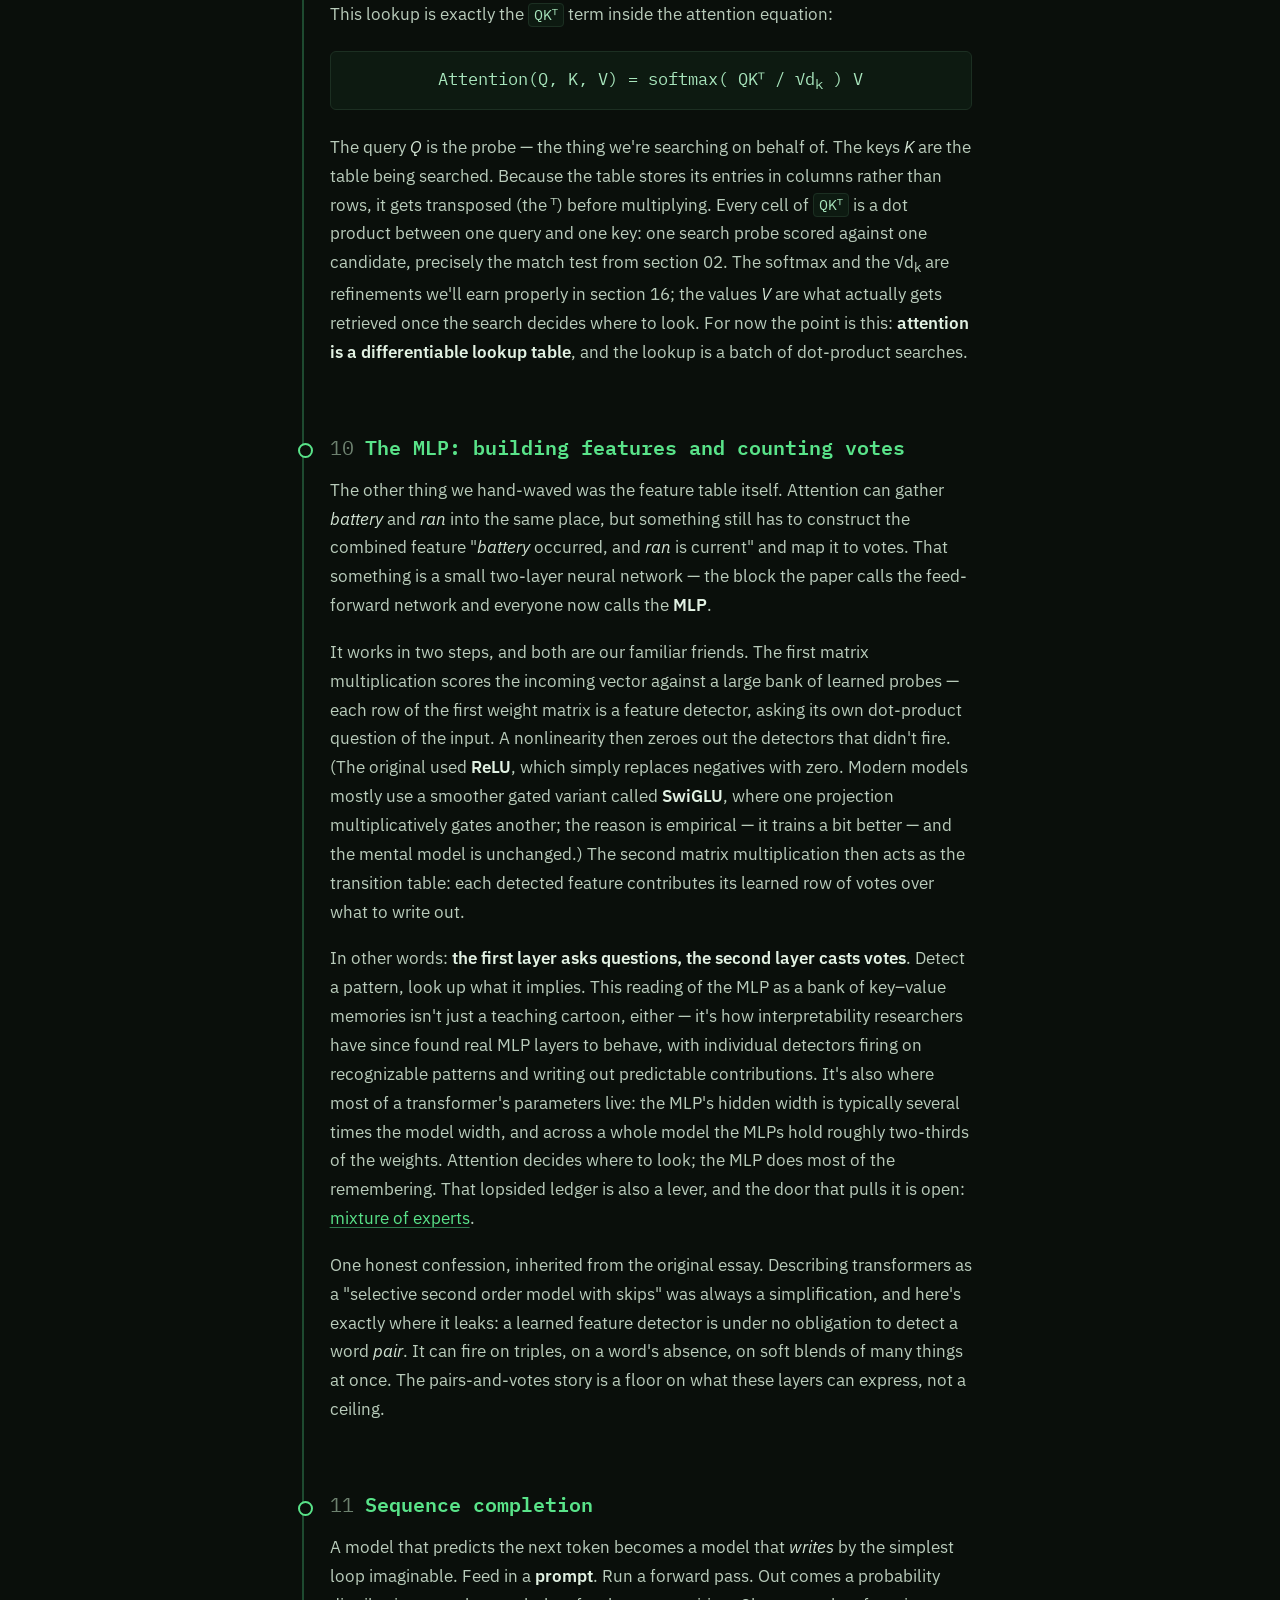
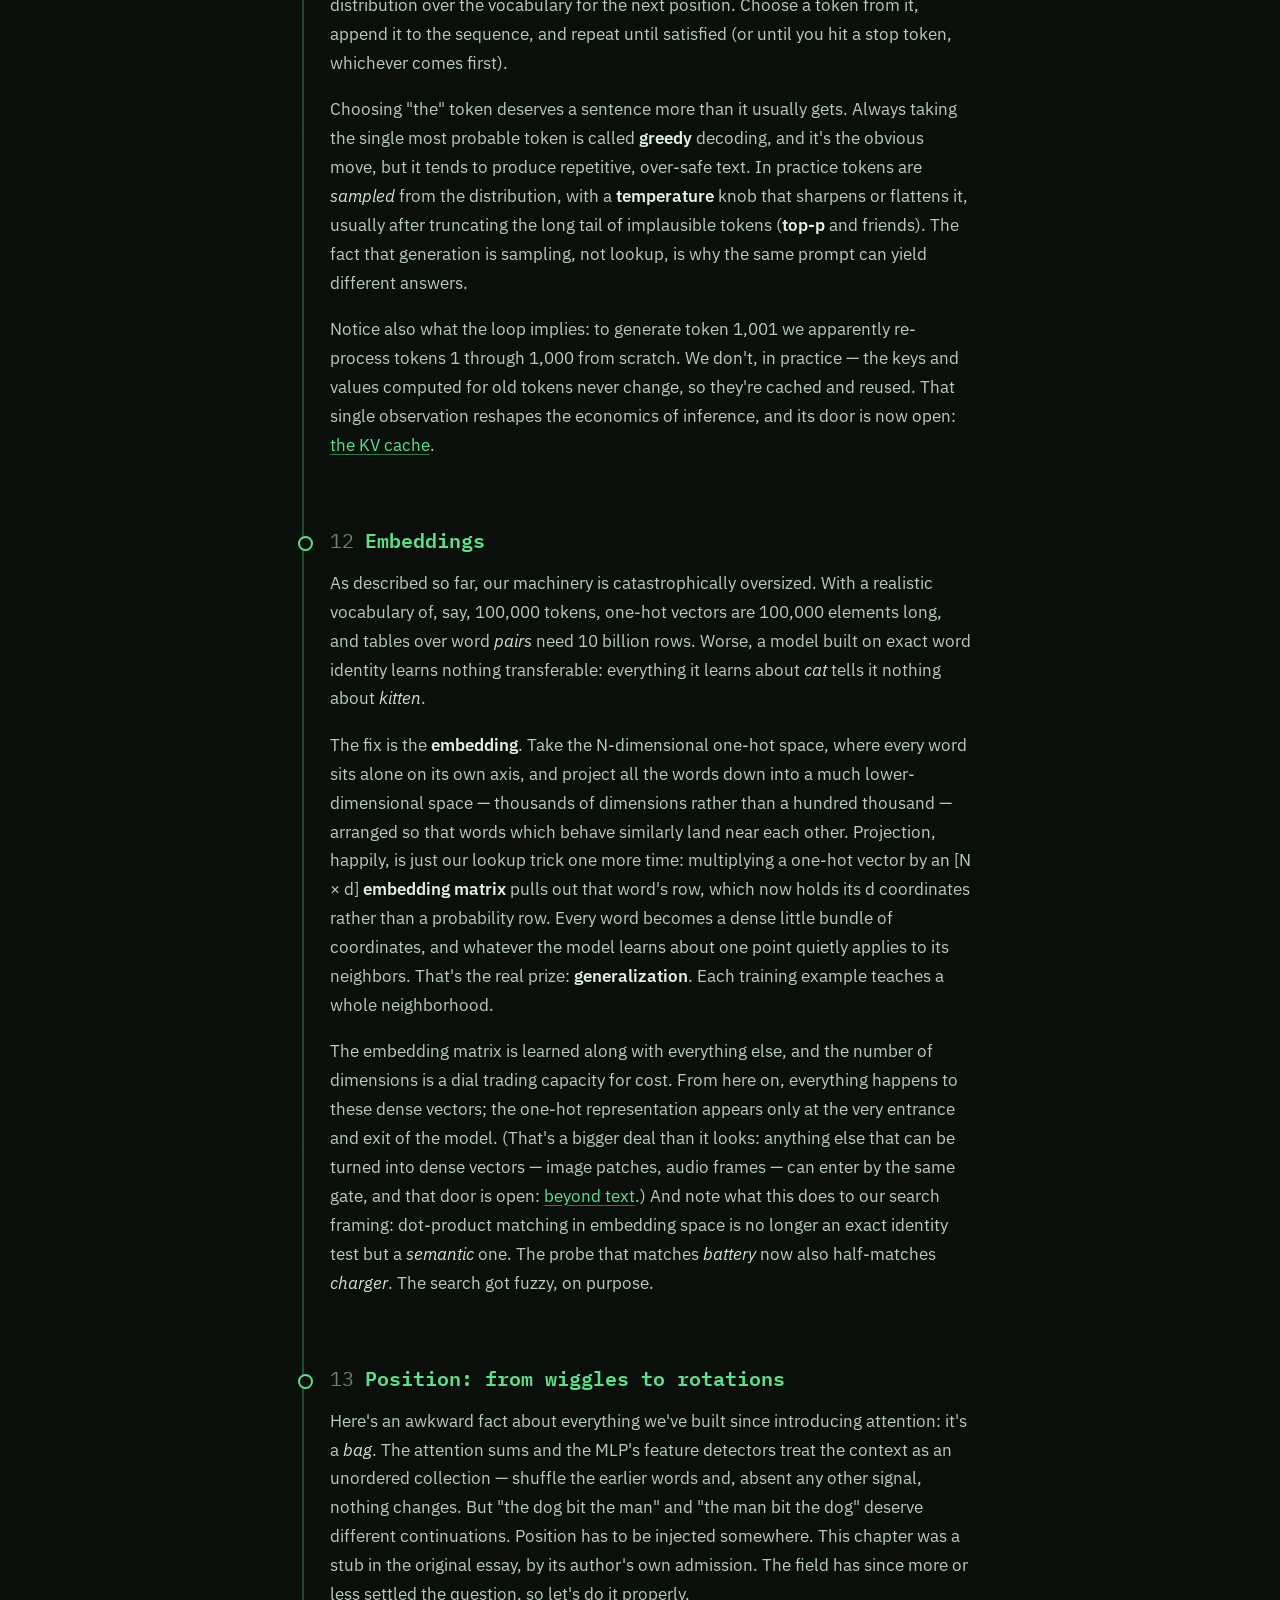
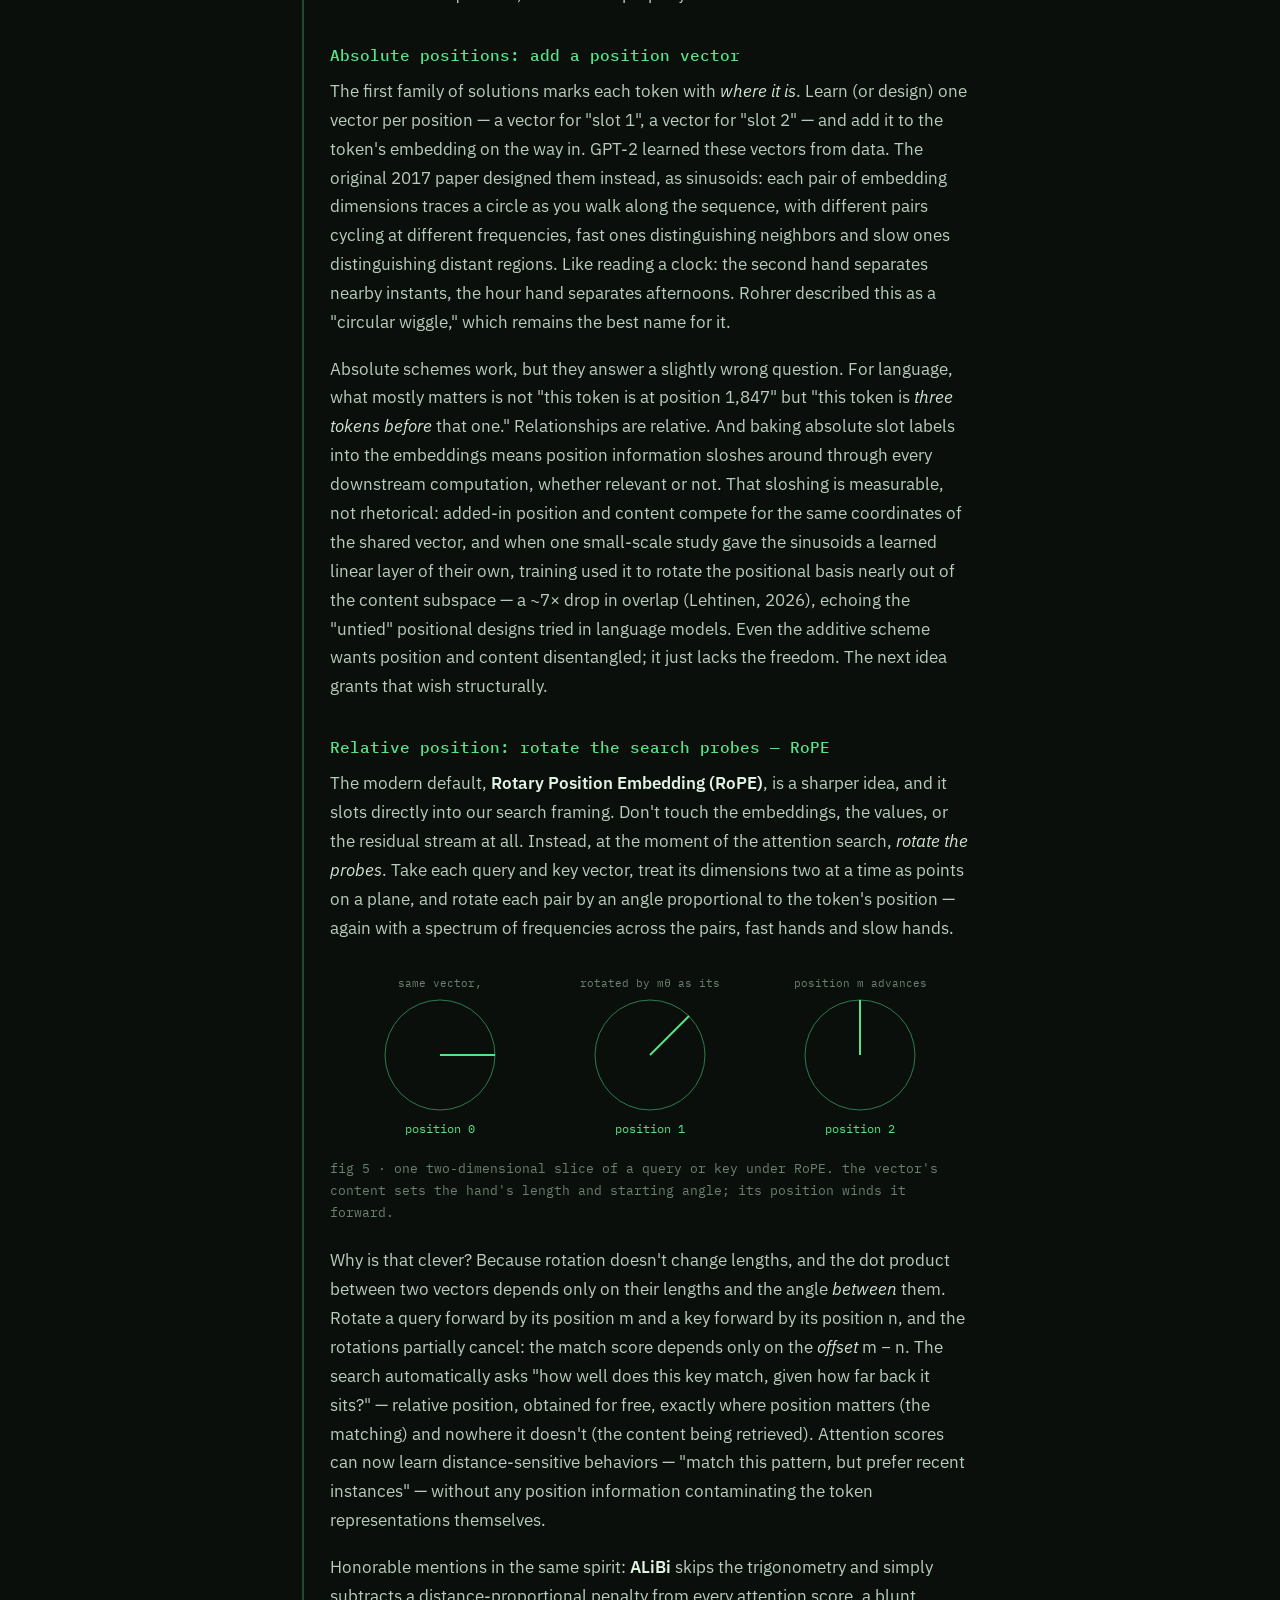
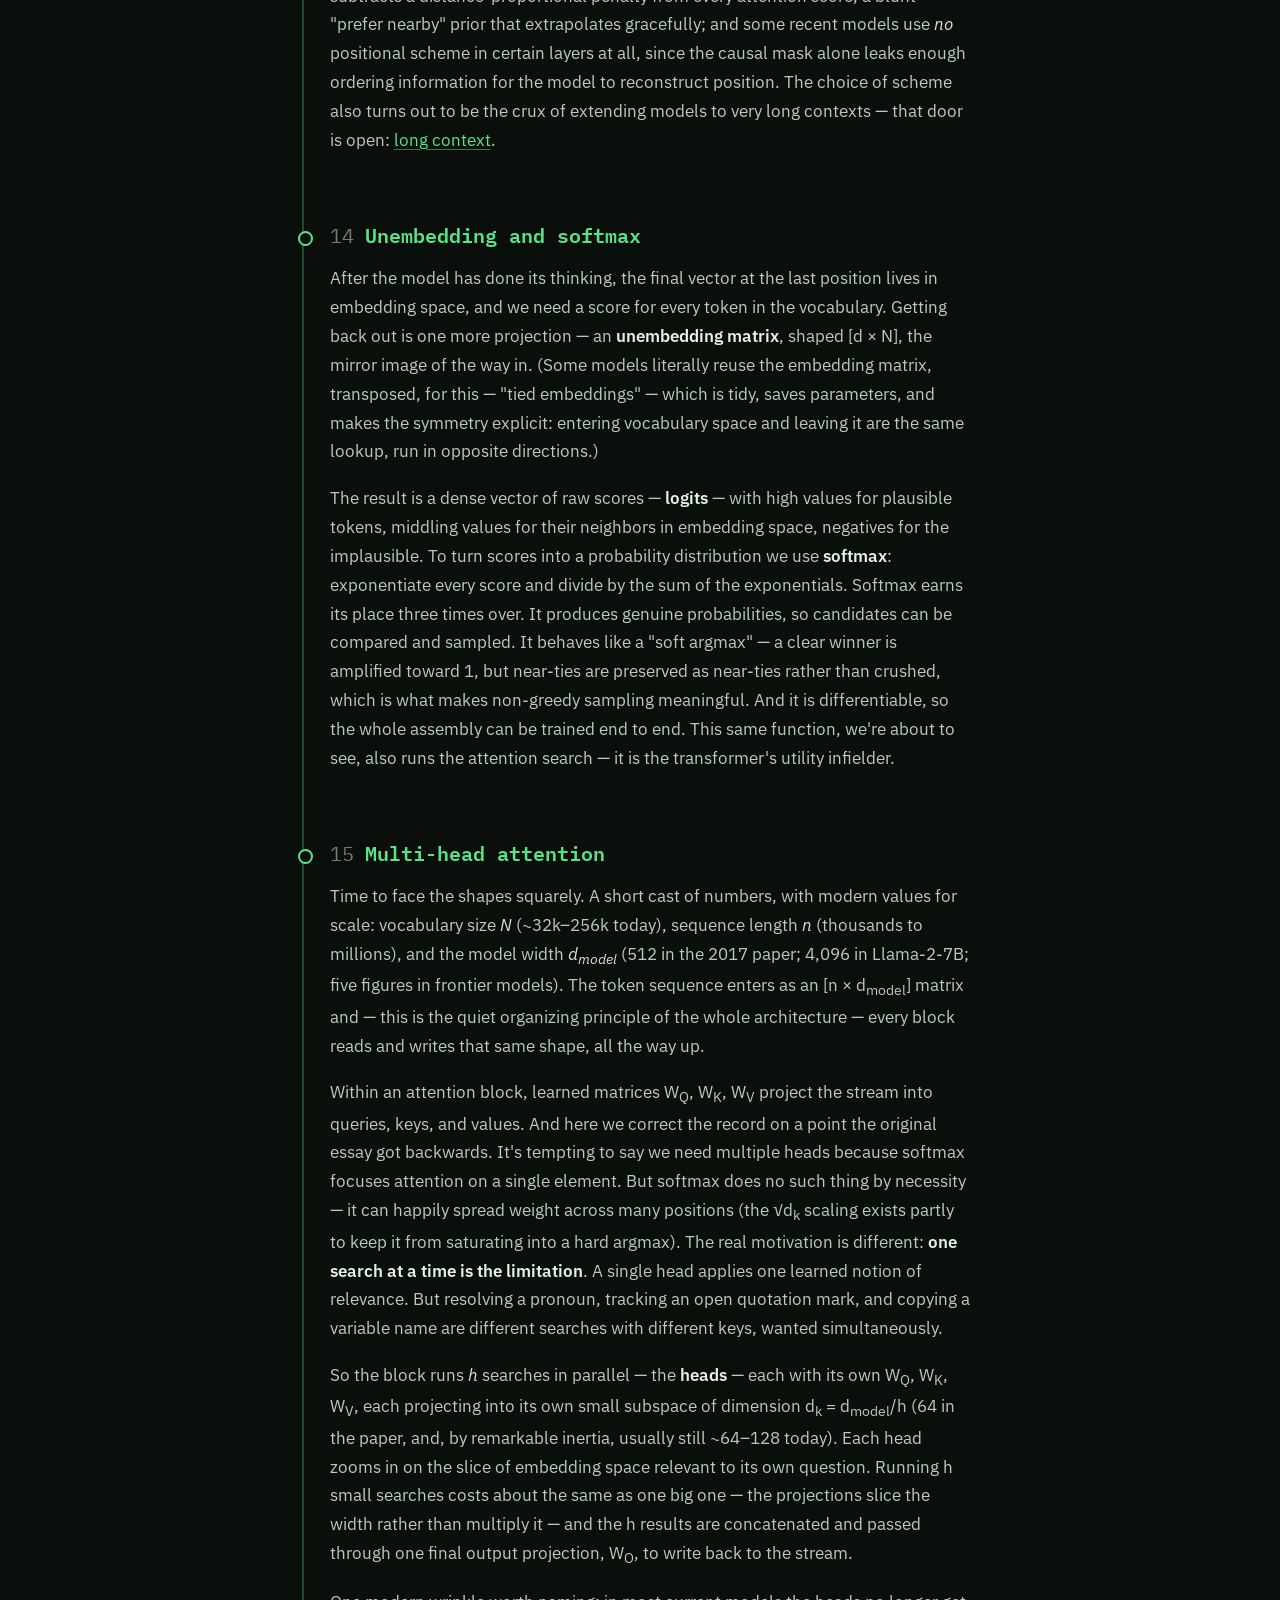
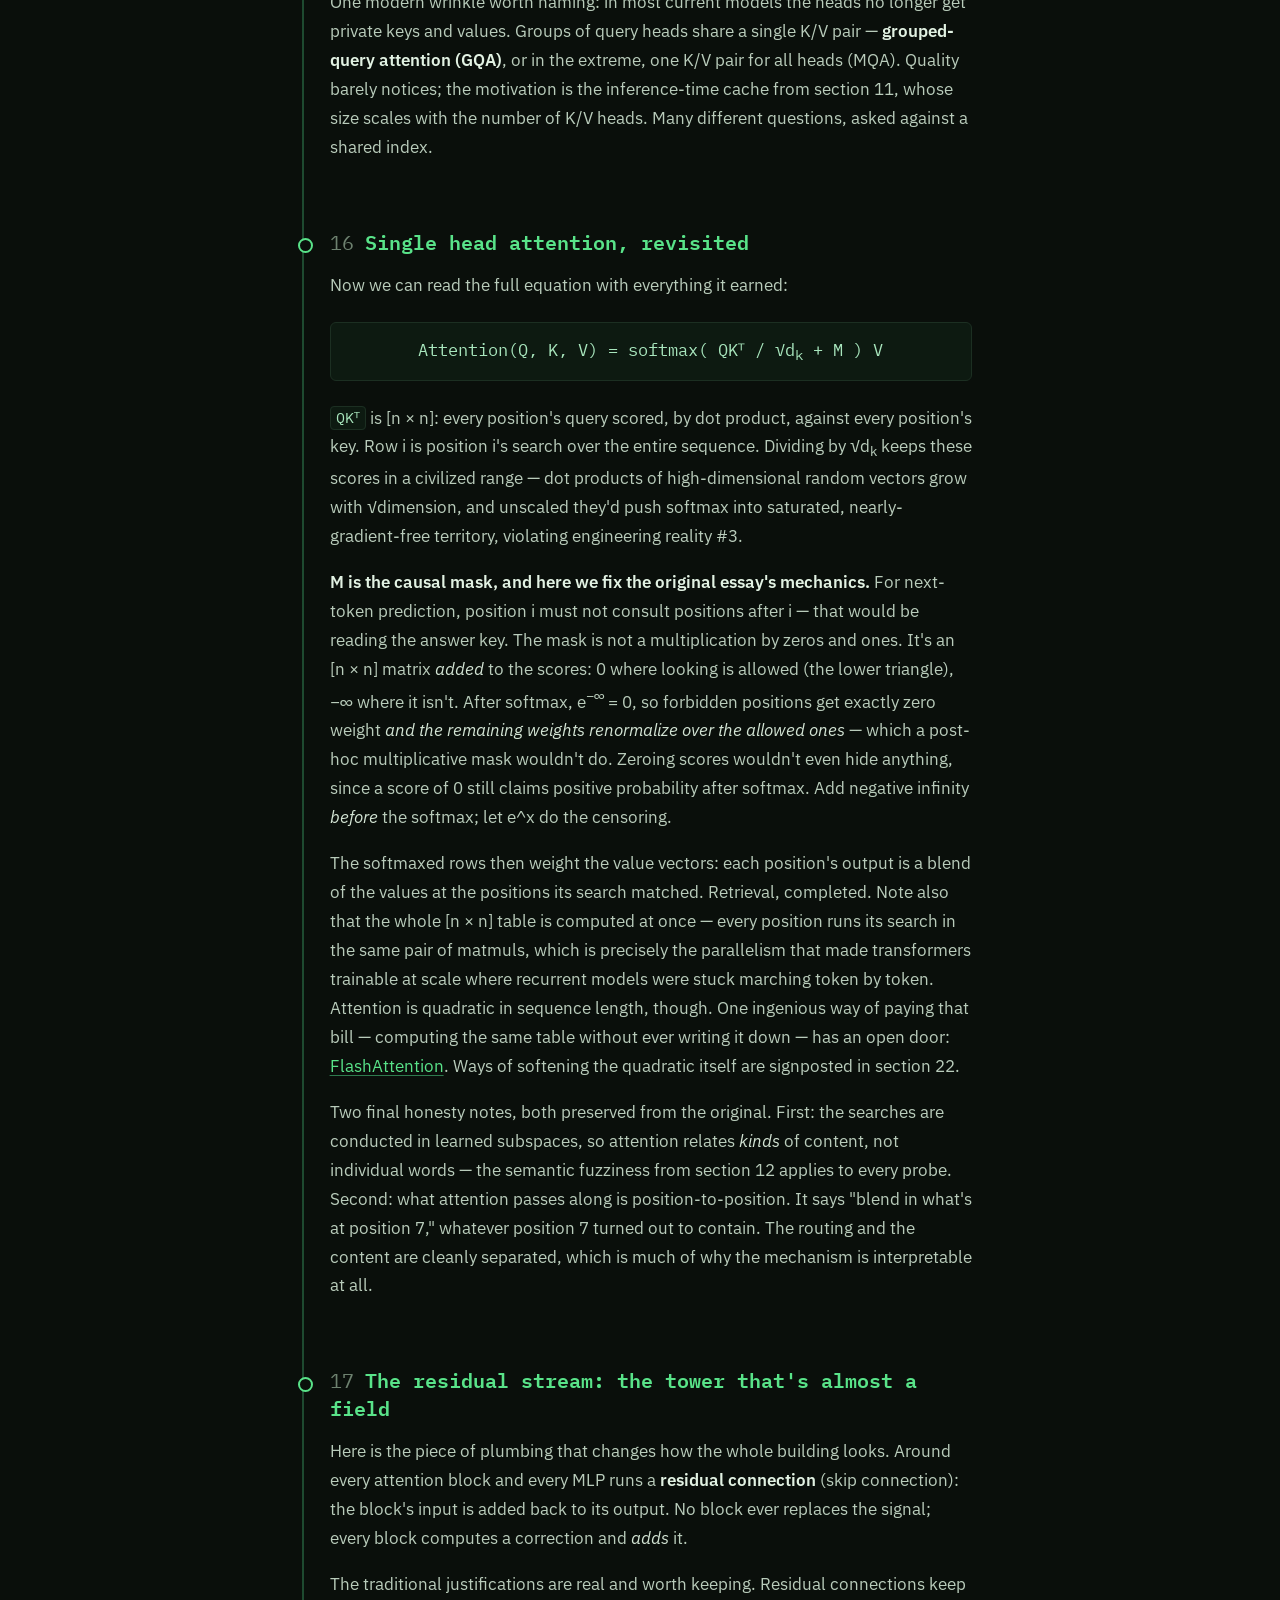
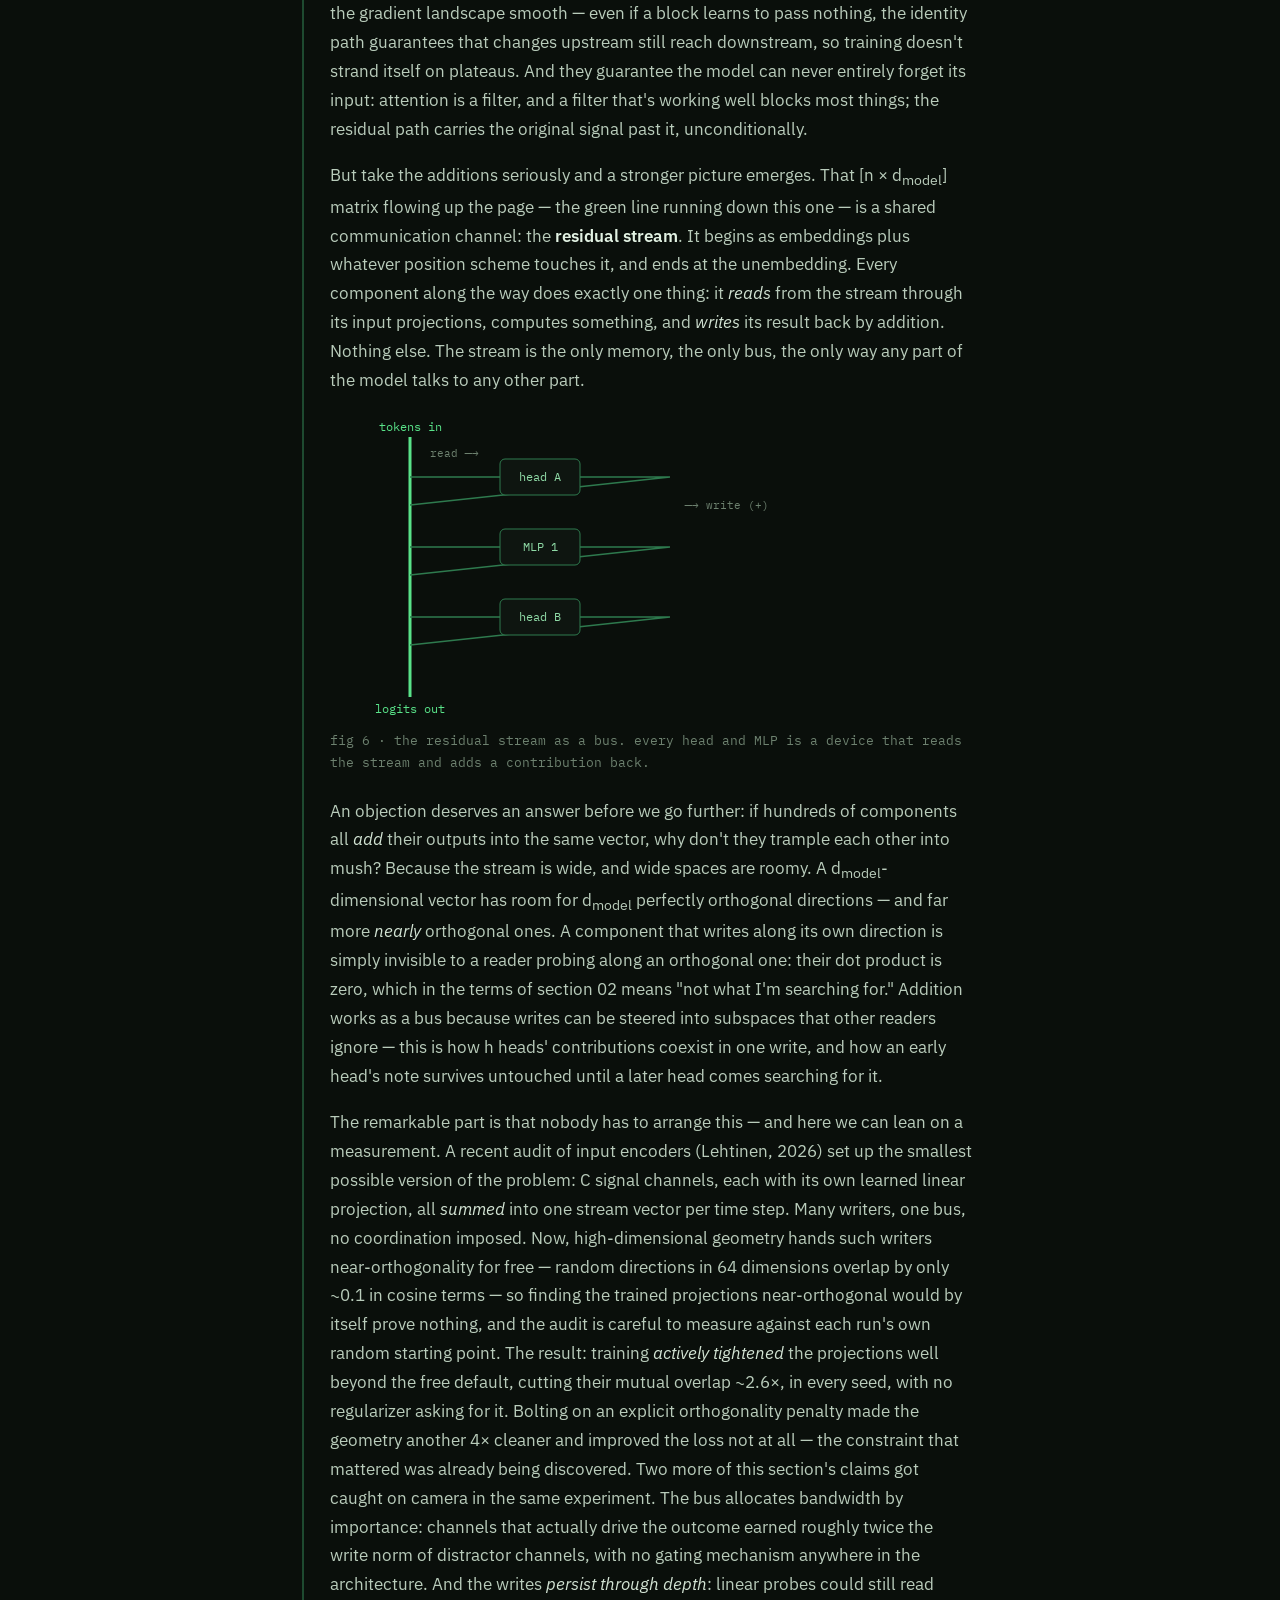
==== commit bfa19b98: "Open door 06: beyond text, beyond attention — corridor complete - doors/beyond-text.html: the entran" ====
--- a/index.html
+++ b/index.html
@@ -314,7 +314,10 @@
   example teaches a whole neighborhood.</p>
   <p>The embedding matrix is learned along with everything else, and the number of dimensions is a
   dial trading capacity for cost. From here on, everything happens to these dense vectors; the
-  one-hot representation appears only at the very entrance and exit of the model. And note what
+  one-hot representation appears only at the very entrance and exit of the model. (That's a
+  bigger deal than it looks: anything else that can be turned into dense vectors — image
+  patches, audio frames — can enter by the same gate, and that door is open:
+  <a href="doors/beyond-text.html">beyond text</a>.) And note what
   this does to our search framing: dot-product matching in embedding space is no longer an exact
   identity test but a <em>semantic</em> one. The probe that matches <em>battery</em> now also
   half-matches <em>charger</em>. The search got fuzzy, on purpose.</p>
@@ -660,7 +663,9 @@
   need — recurrence can go") was aimed squarely against. The family portrait, correctly labeled:
   encoder-only reads (BERT and its descendants, most embedding models), decoder-only writes (nearly
   everything you've chatted with), encoder–decoder transforms (translation, and tasks shaped like
-  it).</p>
+  it). As for how a raw sequence-continuer becomes something you'd <em>want</em> to chat with —
+  that's post-training, and its door is open:
+  <a href="doors/post-training.html">after pretraining</a>.</p>
 </section>
 
 <section id="tokenizing">
@@ -727,18 +732,18 @@
     token doesn't. Most frontier models are now sparse in this sense.</p>
   </div>
 
-  <div class="stub">
-    <span class="tag">door 05 · sign only</span>
-    <h3>After pretraining: instruction tuning and RLHF</h3>
+  <div class="stub open">
+    <span class="tag">door 05 · open</span>
+    <h3><a href="doors/post-training.html">After pretraining: instruction tuning and RLHF</a></h3>
     <p>Everything in this essay produces a next-token predictor. The step from "continues text" to
     "answers questions and follows instructions" is post-training — supervised fine-tuning on
     demonstrations, then optimization against learned preferences. Same architecture, different
     objective, very different behavior.</p>
   </div>
 
-  <div class="stub">
-    <span class="tag">door 06 · sign only</span>
-    <h3>Beyond text, and beyond attention</h3>
+  <div class="stub open">
+    <span class="tag">door 06 · open</span>
+    <h3><a href="doors/beyond-text.html">Beyond text, and beyond attention</a></h3>
     <p>Images, audio, and other modalities enter the same stream as sequences of dense vectors —
     the trick anticipated in the original essay's audio section. Meanwhile state-space models and
     hybrids ask how much of attention's job recurrence can take back. The residual-stream picture
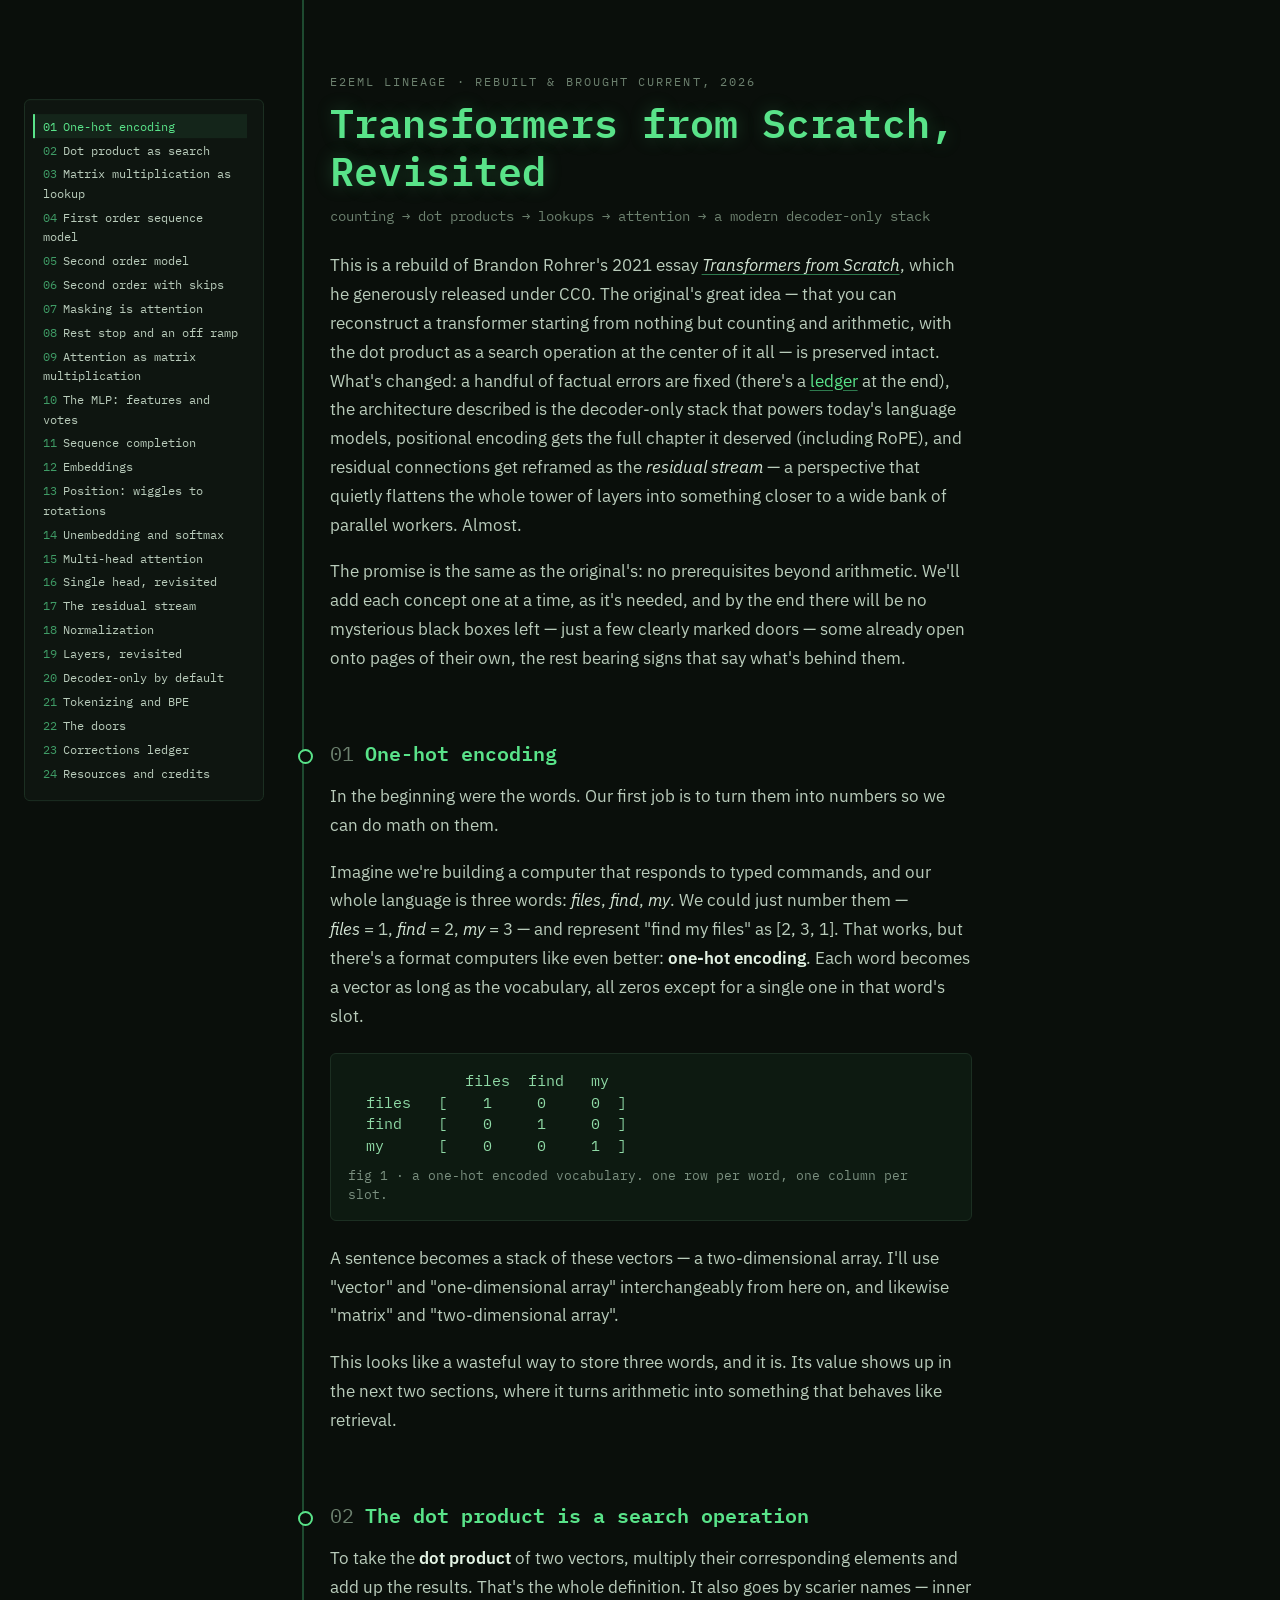
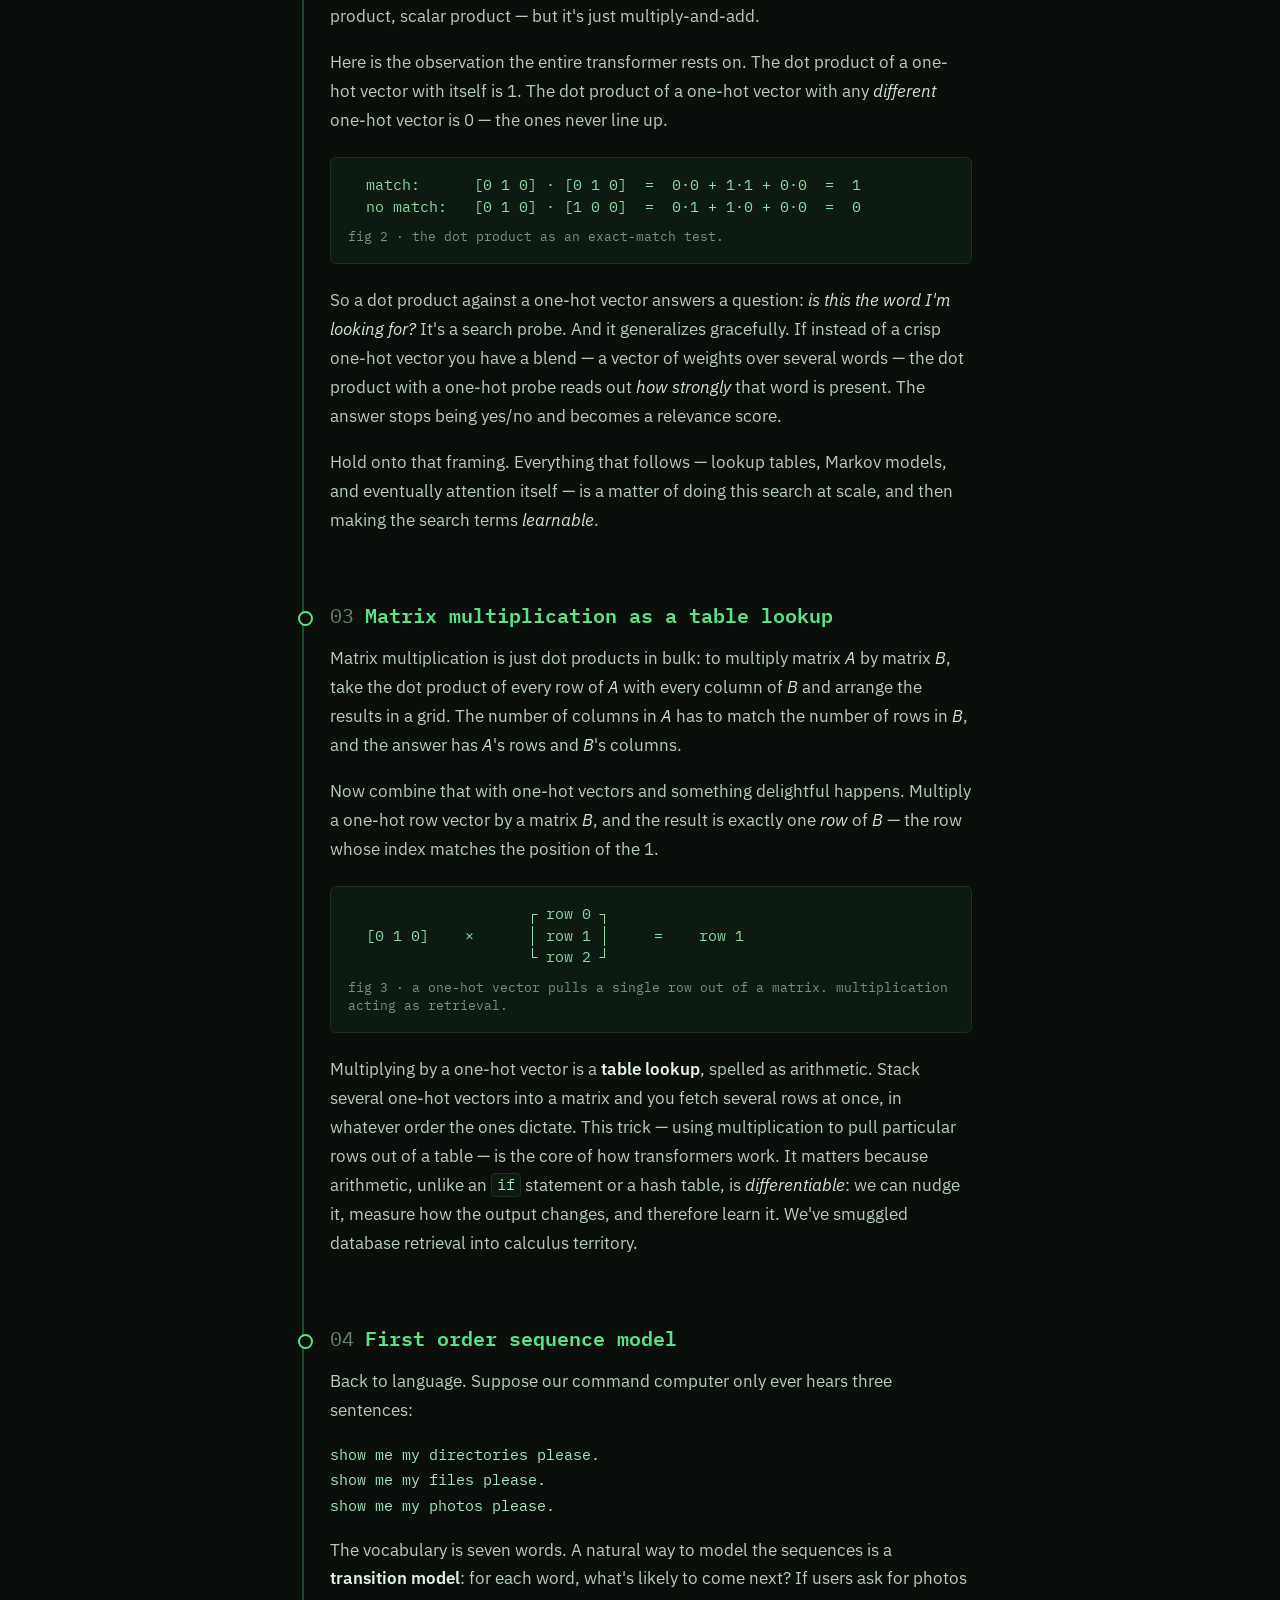
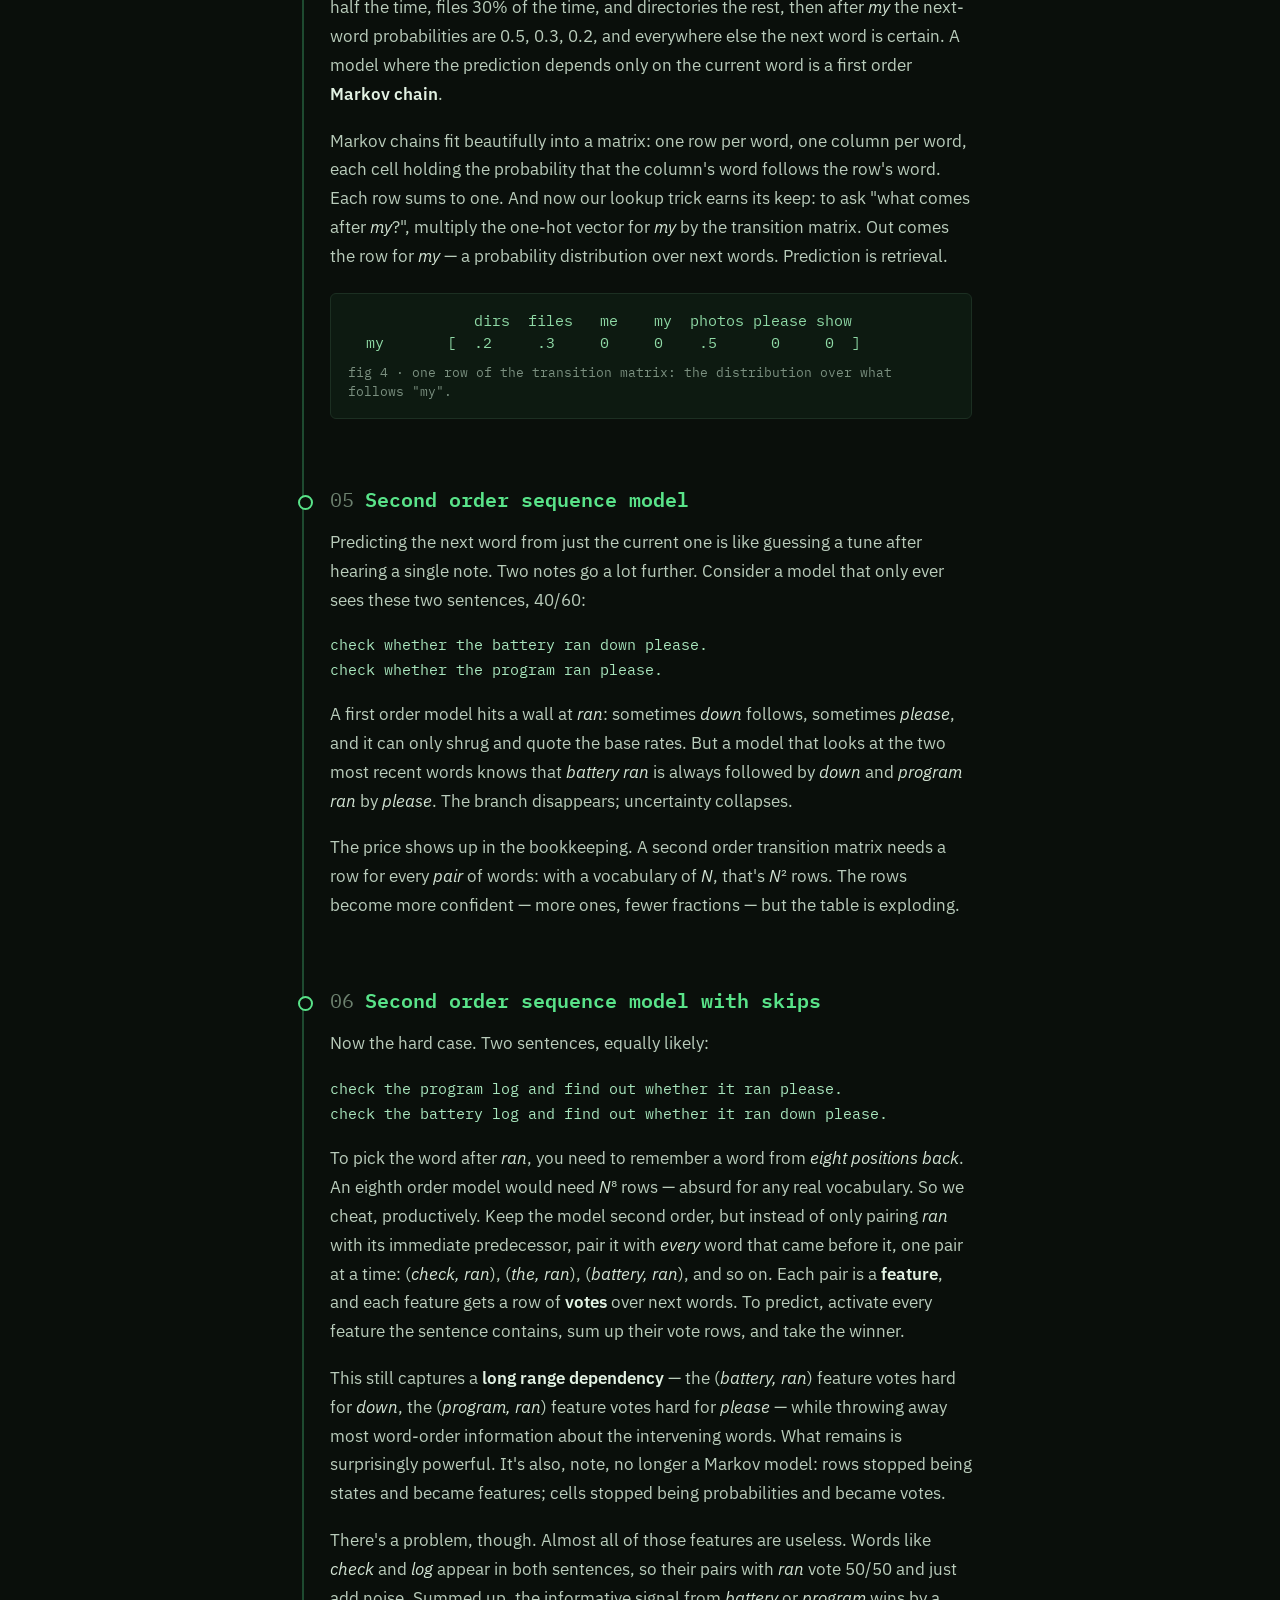
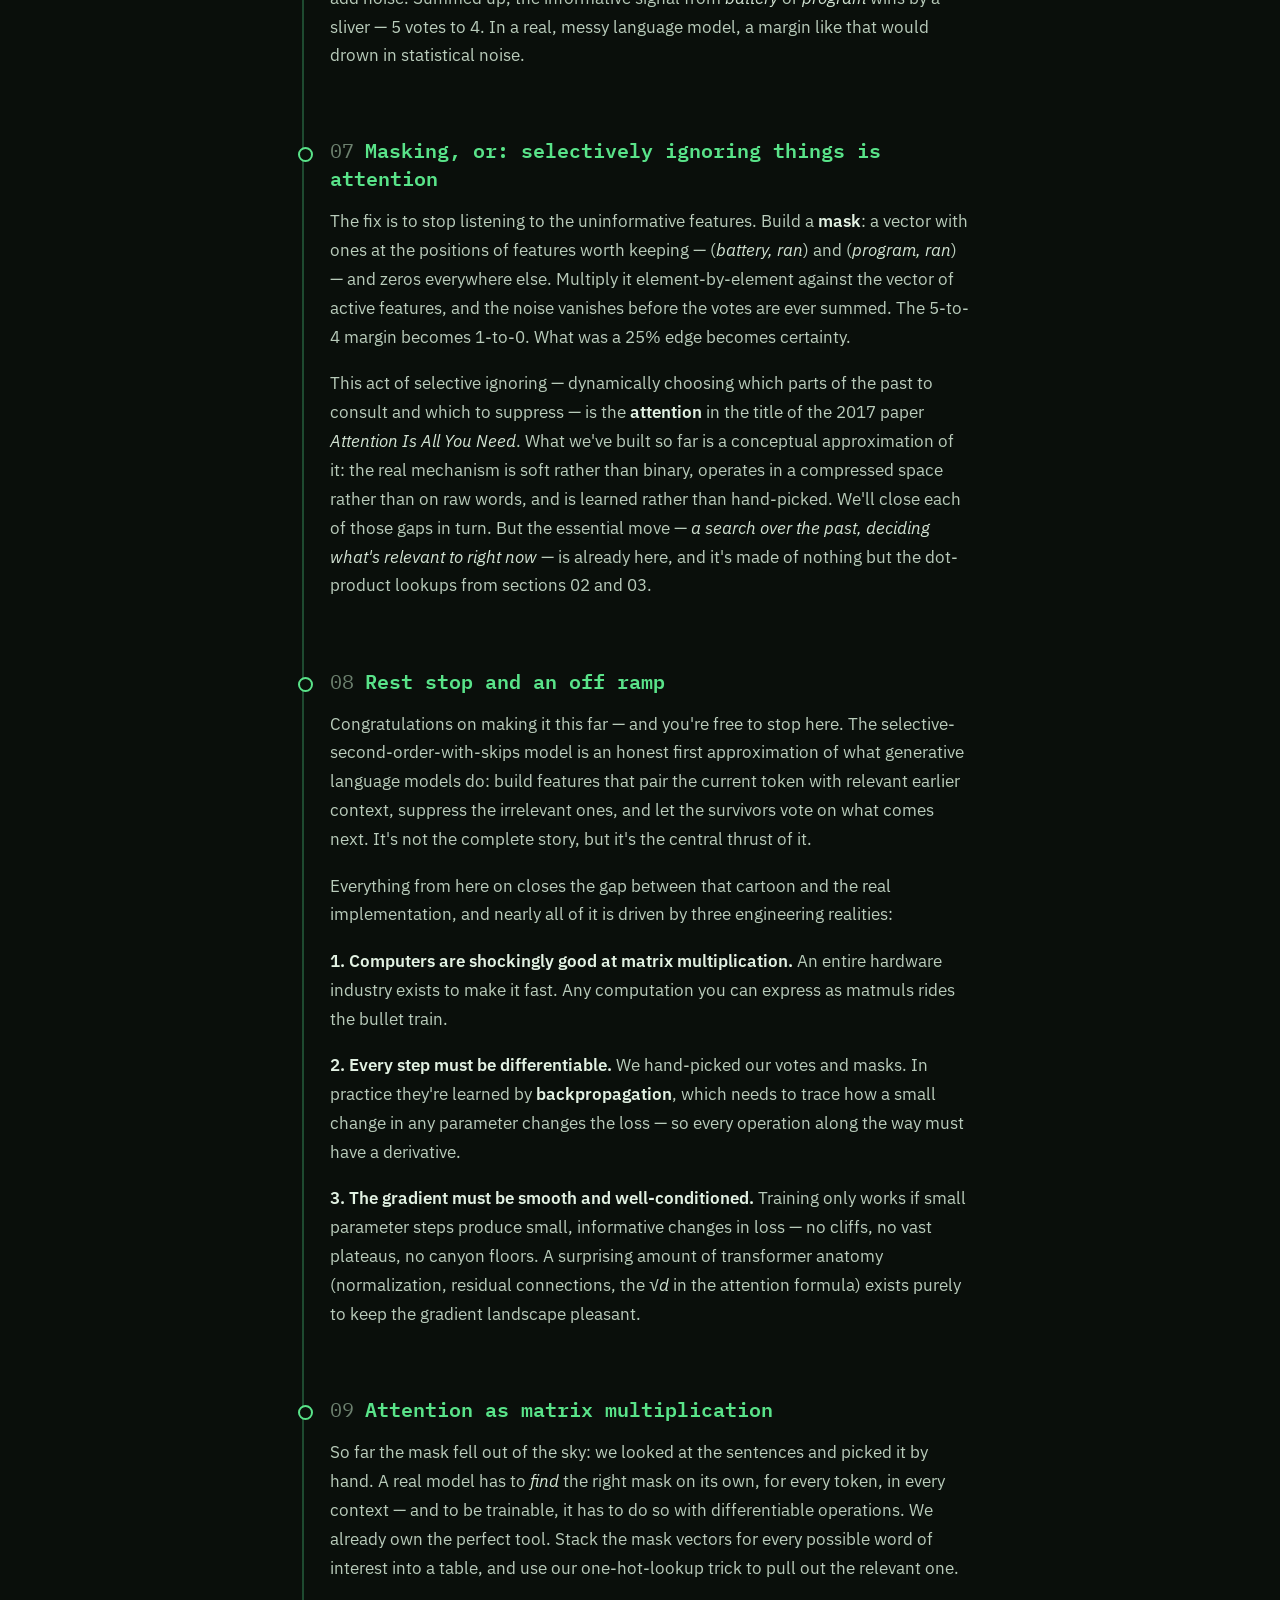
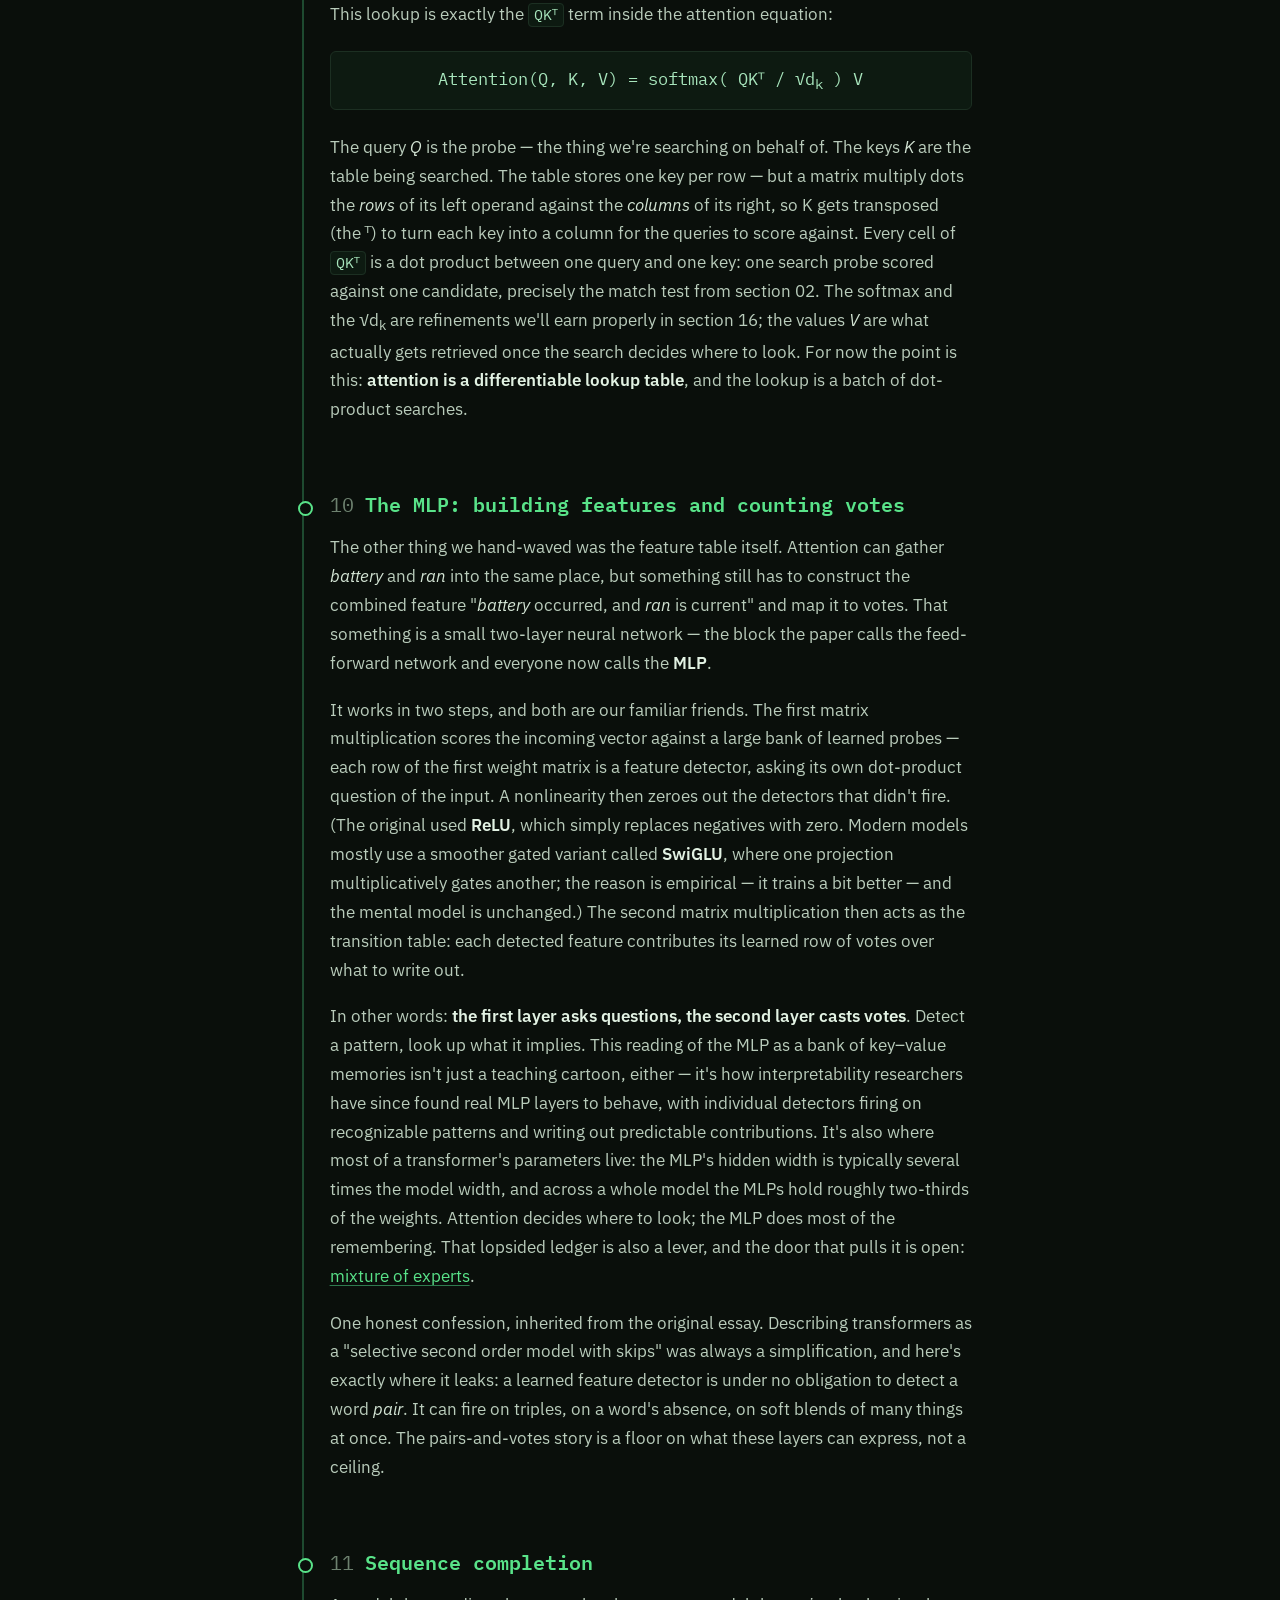
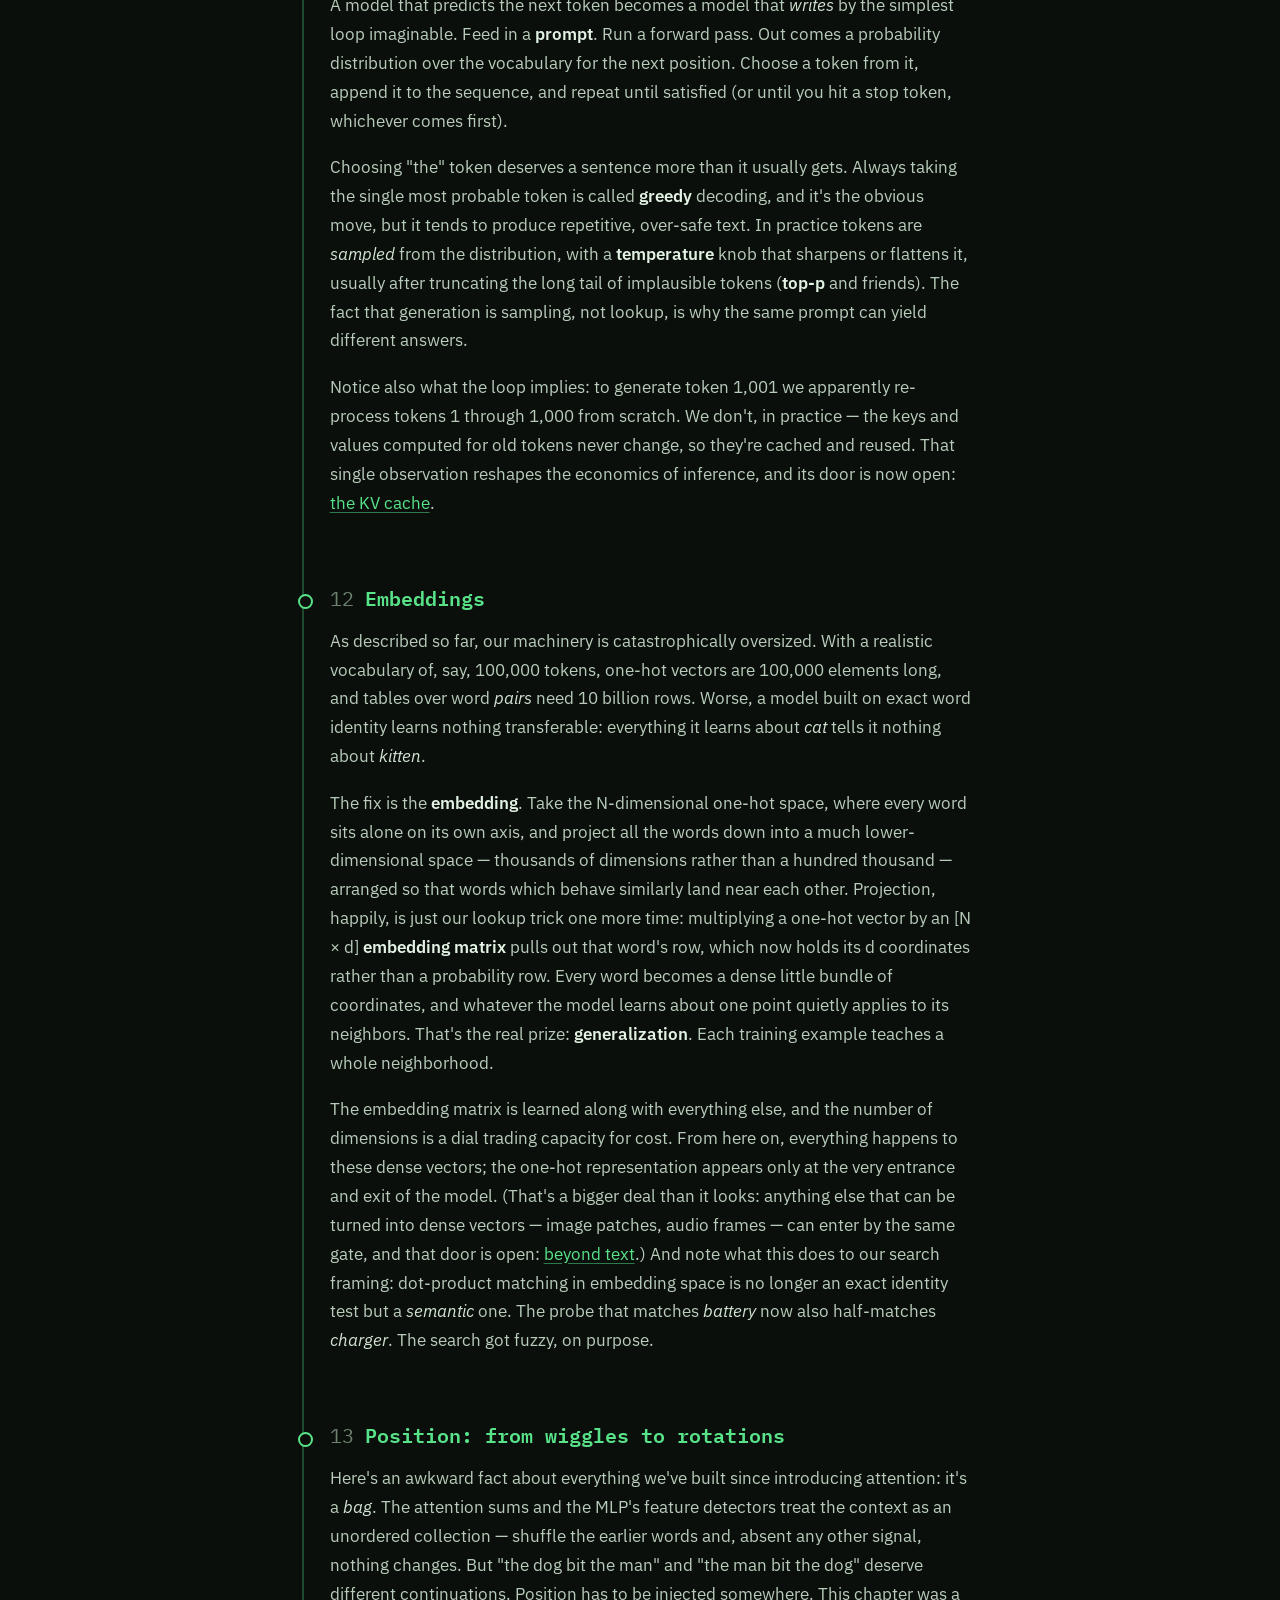
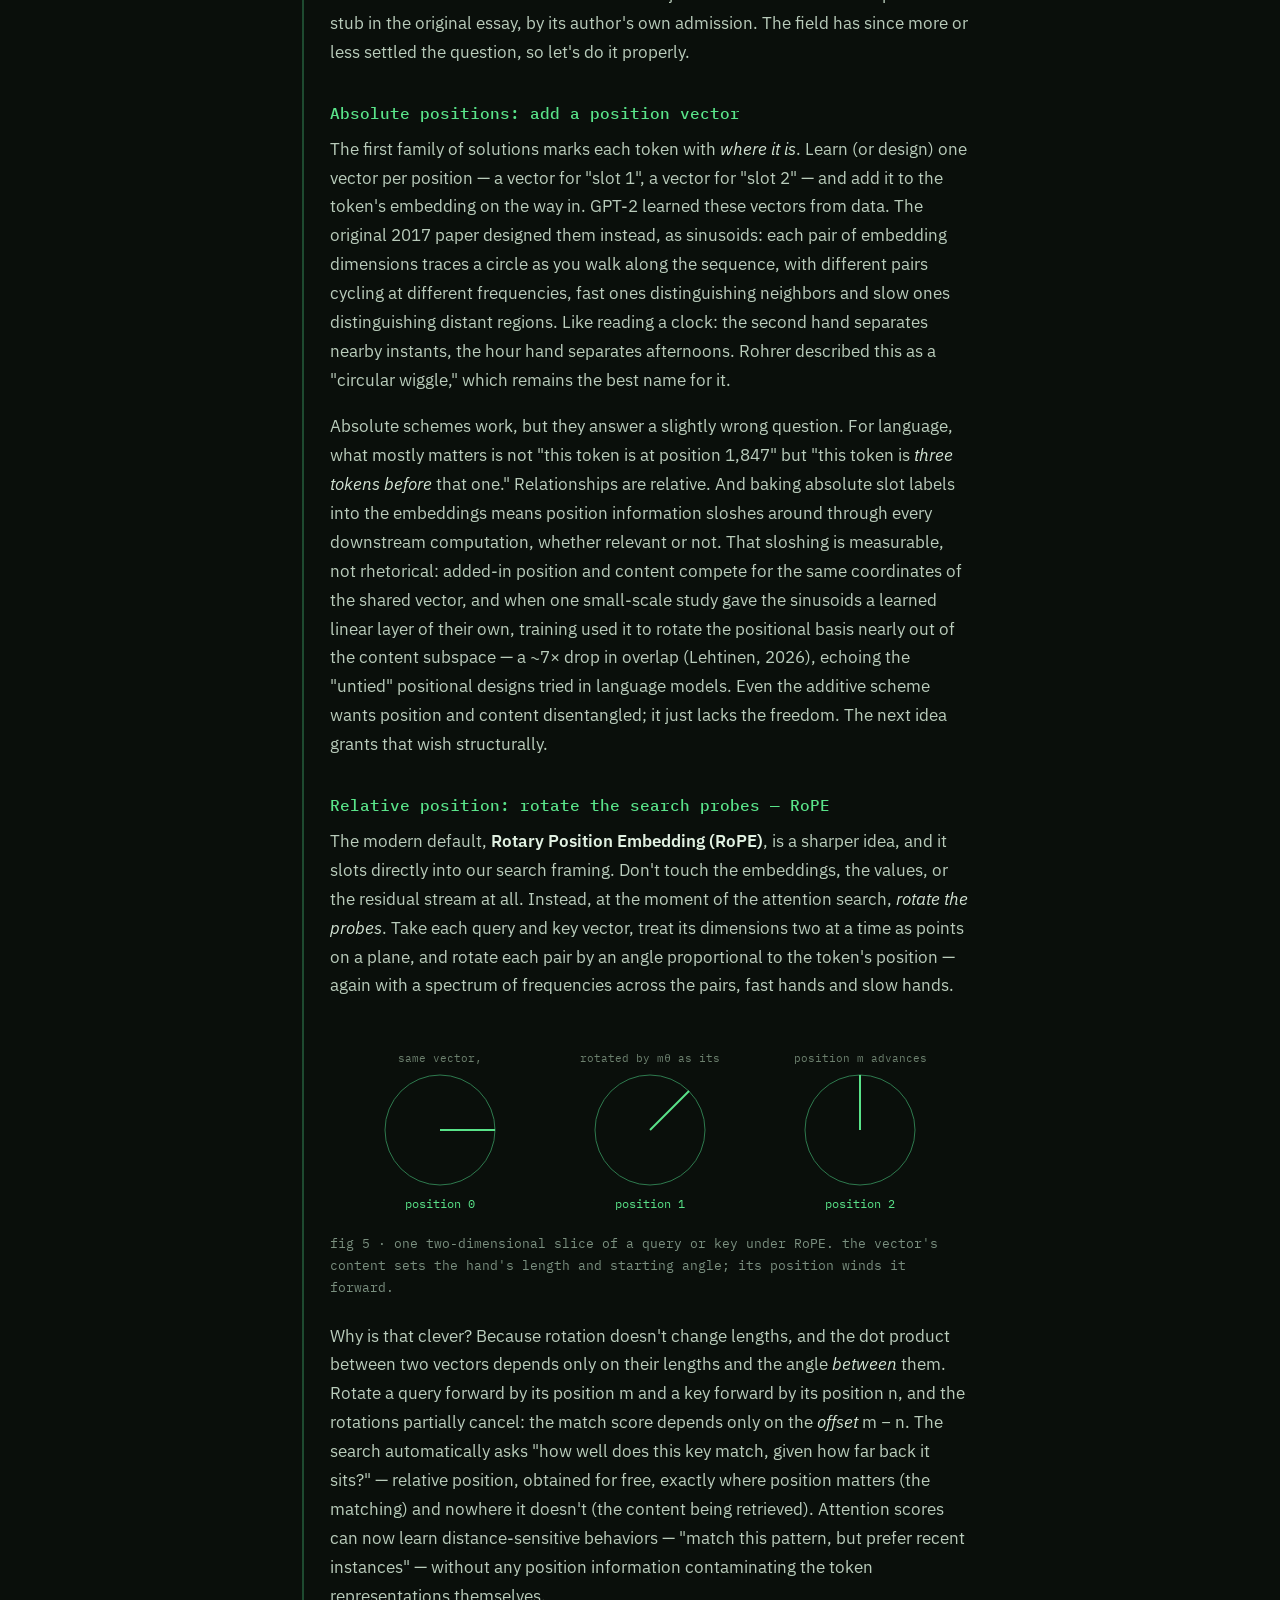
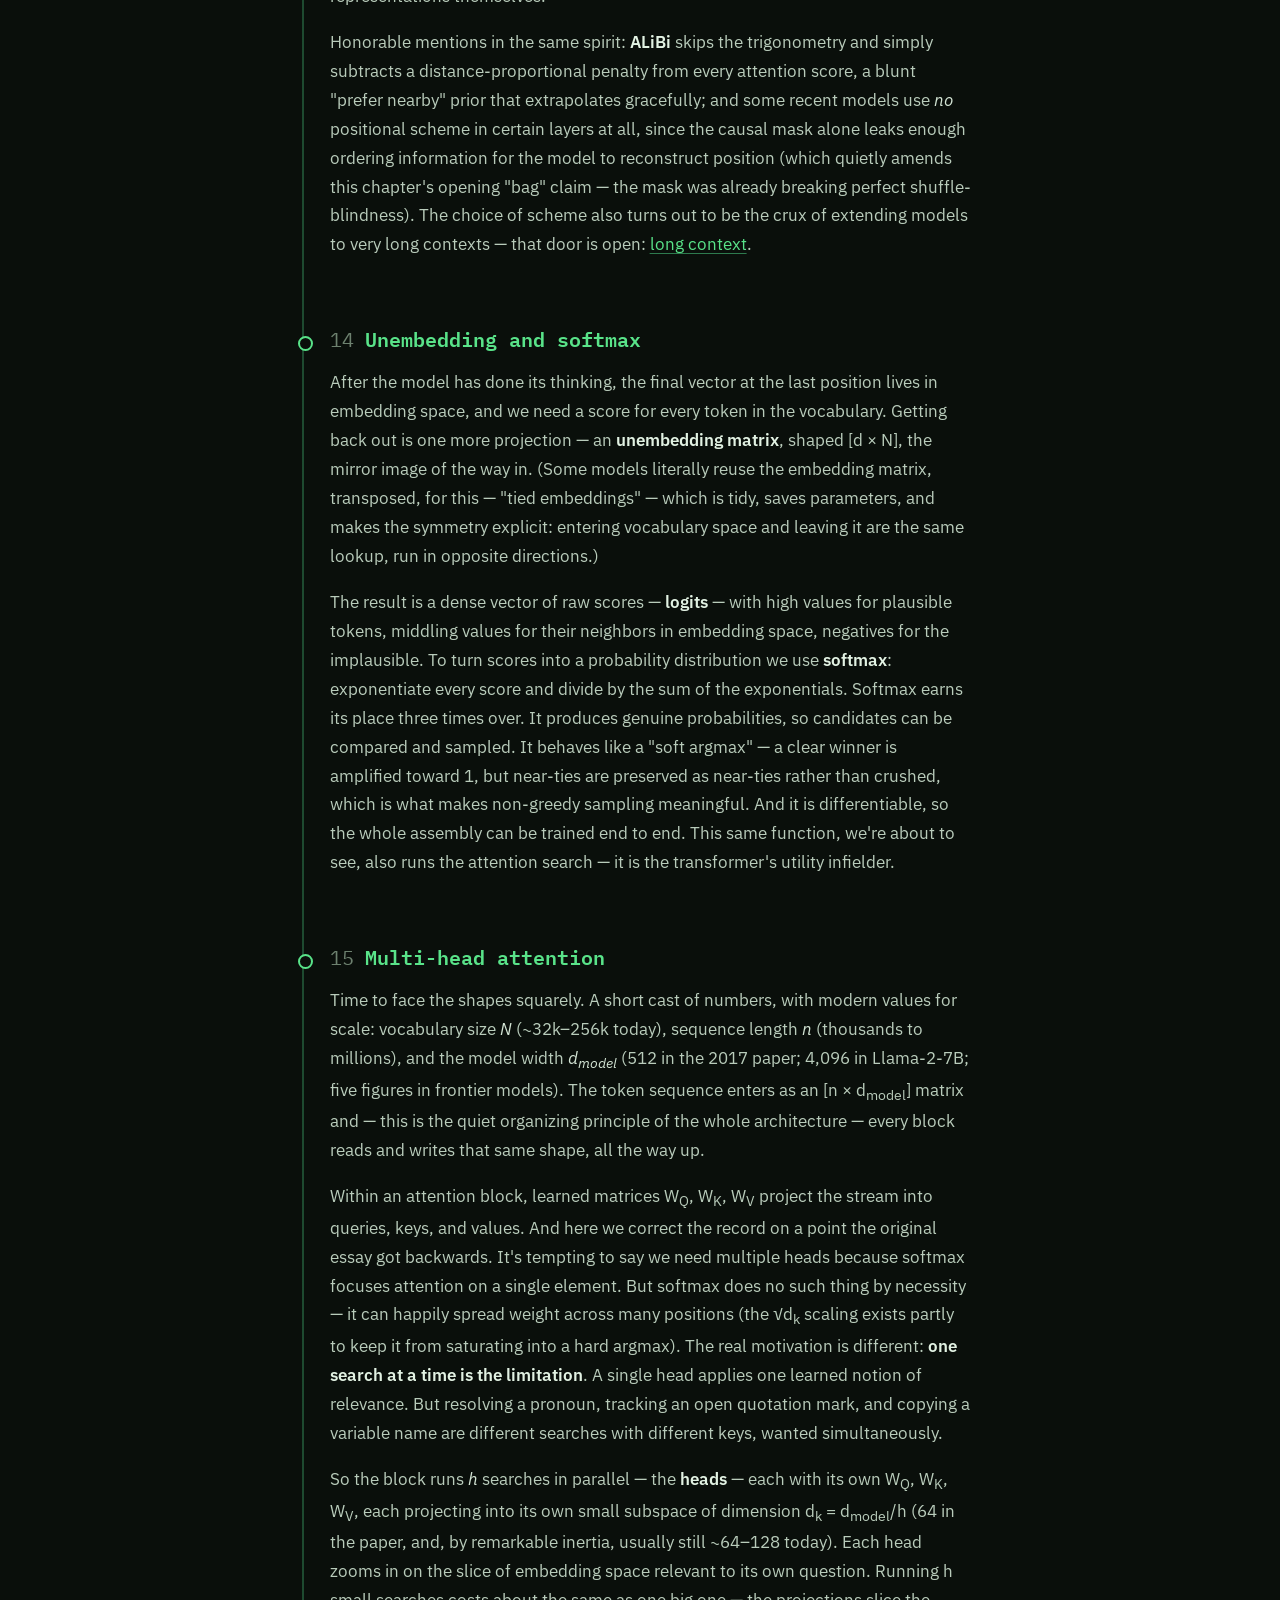
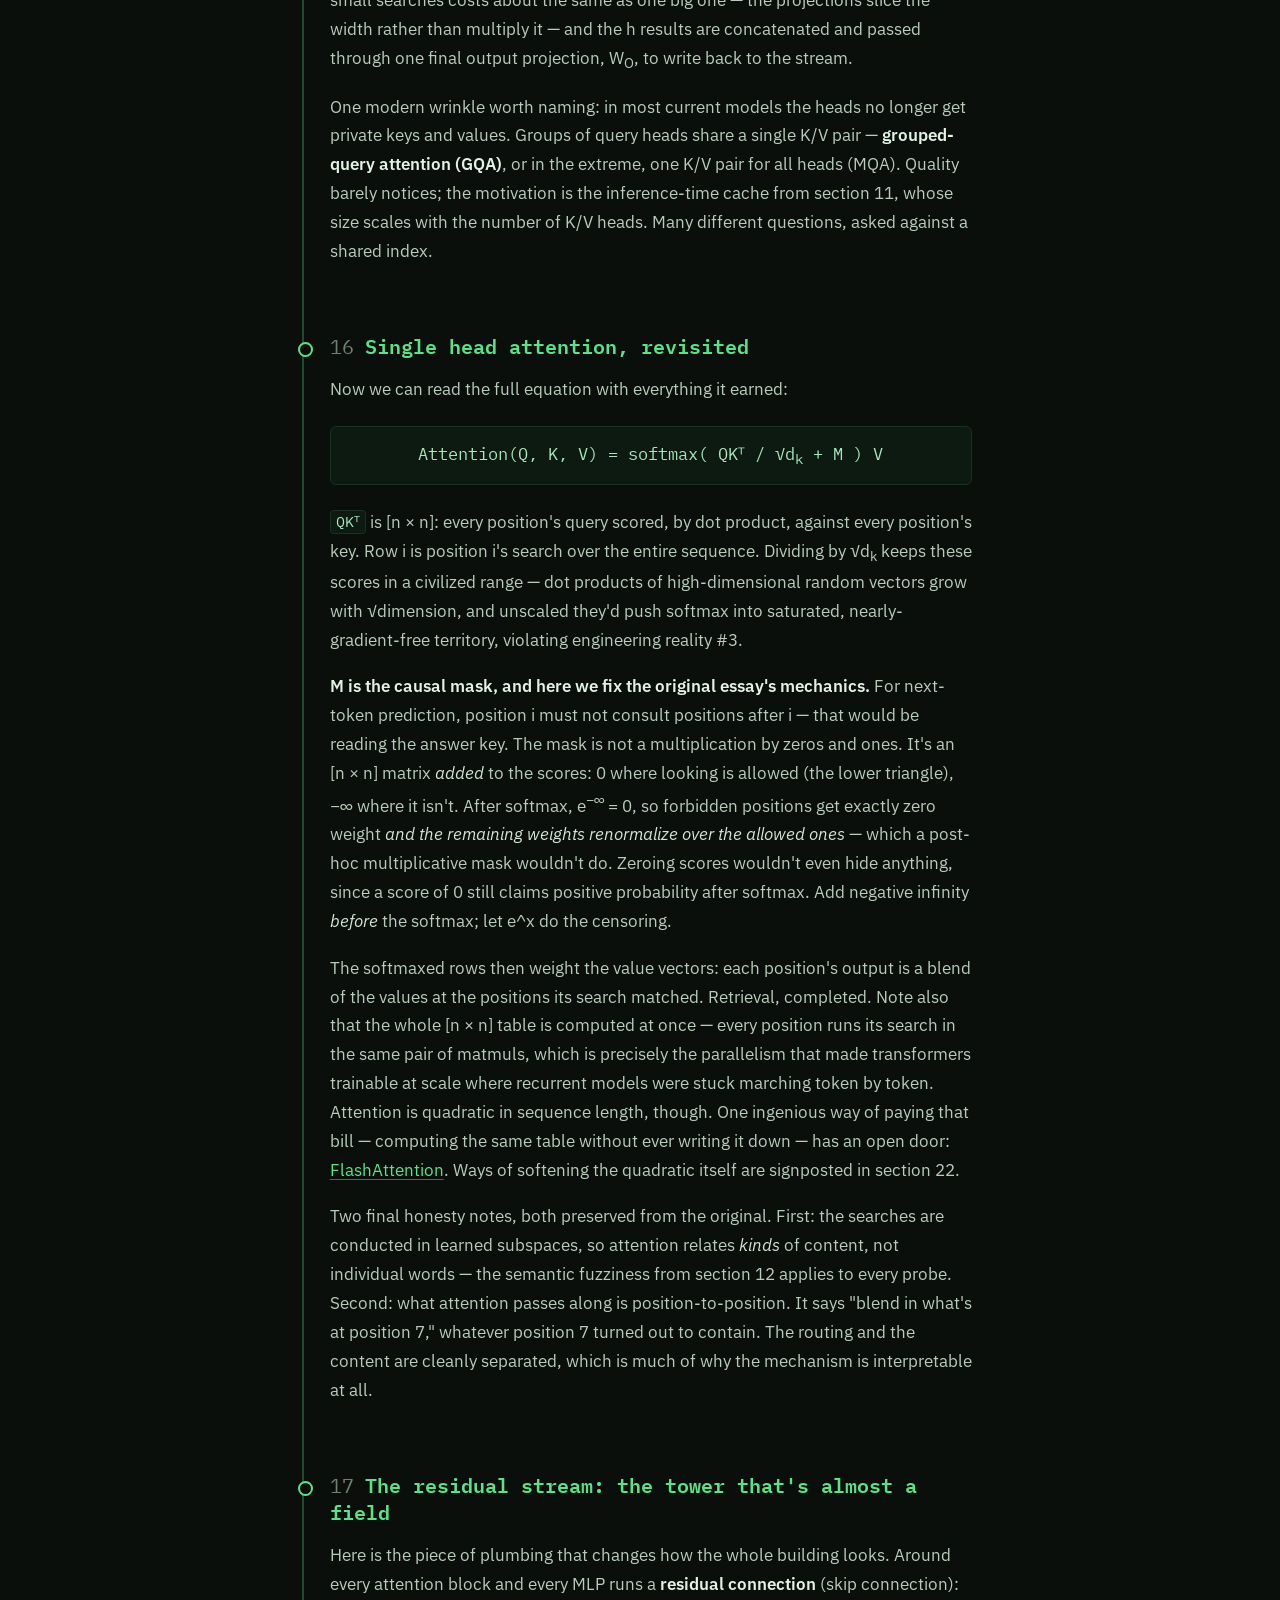
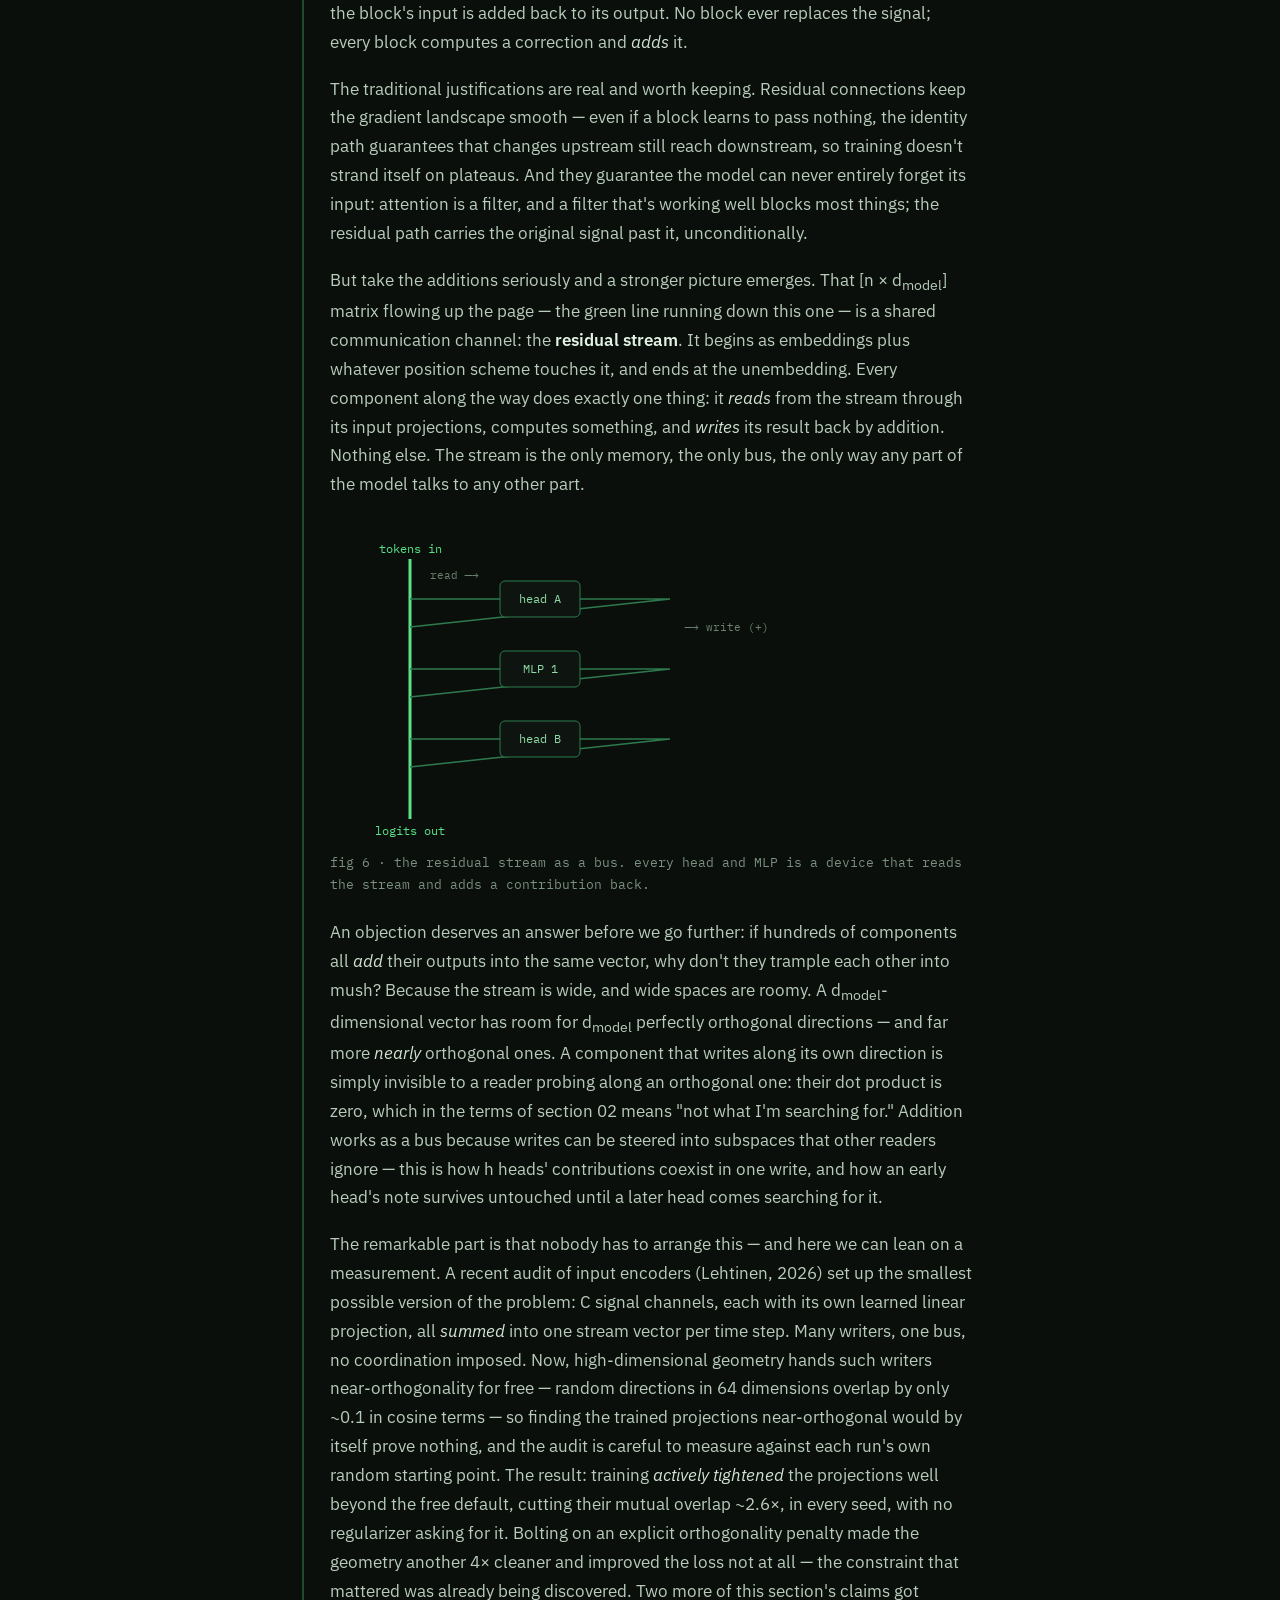
==== commit 9ee31911: "Apply full-site review fixes: correctness and presentation Correctness: K-transpose justification co" ====
--- a/index.html
+++ b/index.html
@@ -5,6 +5,7 @@
 <meta name="viewport" content="width=device-width, initial-scale=1">
 <title>Transformers from Scratch, Revisited</title>
 <link rel="preconnect" href="https://fonts.googleapis.com">
+<link rel="preconnect" href="https://fonts.gstatic.com" crossorigin>
 <link href="https://fonts.googleapis.com/css2?family=IBM+Plex+Mono:ital,wght@0,400;0,500;0,600;1,400&family=IBM+Plex+Sans:ital,wght@0,400;0,500;0,600;1,400&display=swap" rel="stylesheet">
 <link rel="stylesheet" href="assets/style.css">
 </head>
@@ -237,8 +238,9 @@
   <p>This lookup is exactly the <code>QKᵀ</code> term inside the attention equation:</p>
   <div class="eq">Attention(Q, K, V) = softmax( QKᵀ / √d<sub>k</sub> ) V</div>
   <p>The query <em>Q</em> is the probe — the thing we're searching on behalf of. The keys
-  <em>K</em> are the table being searched. Because the table stores its entries in columns rather
-  than rows, it gets transposed (the ᵀ) before multiplying. Every cell of <code>QKᵀ</code> is a dot
+  <em>K</em> are the table being searched. The table stores one key per row — but a matrix
+  multiply dots the <em>rows</em> of its left operand against the <em>columns</em> of its right,
+  so K gets transposed (the ᵀ) to turn each key into a column for the queries to score against. Every cell of <code>QKᵀ</code> is a dot
   product between one query and one key: one search probe scored against one candidate, precisely
   the match test from section 02. The softmax and the √d<sub>k</sub> are refinements we'll earn
   properly in section 16; the values <em>V</em> are what actually gets retrieved once the search
@@ -359,7 +361,7 @@
   Take each query and key vector, treat its dimensions two at a time as points on a plane, and
   rotate each pair by an angle proportional to the token's position — again with a spectrum of
   frequencies across the pairs, fast hands and slow hands.</p>
-  <svg viewBox="0 0 640 180" role="img" aria-label="RoPE rotation diagram" style="width:100%; max-width:640px; margin:1.4rem 0; display:block;">
+  <div class="svgwrap"><svg viewBox="0 0 640 180" role="img" aria-label="RoPE rotation diagram" style="width:100%; max-width:640px; margin:1.4rem 0; display:block;">
     <g stroke="#2e7a4e" stroke-width="1" fill="none">
       <circle cx="110" cy="90" r="55"/>
       <circle cx="320" cy="90" r="55"/>
@@ -380,7 +382,7 @@
       <text x="320" y="22" text-anchor="middle">rotated by mθ as its</text>
       <text x="530" y="22" text-anchor="middle">position m advances</text>
     </g>
-  </svg>
+  </svg></div>
   <p class="figcap">fig 5 · one two-dimensional slice of a query or key under RoPE. the vector's content sets the hand's length and starting angle; its position winds it forward.</p>
   <p>Why is that clever? Because rotation doesn't change lengths, and the dot product between two
   vectors depends only on their lengths and the angle <em>between</em> them. Rotate a query forward
@@ -395,7 +397,8 @@
   simply subtracts a distance-proportional penalty from every attention score, a blunt "prefer
   nearby" prior that extrapolates gracefully; and some recent models use <em>no</em> positional
   scheme in certain layers at all, since the causal mask alone leaks enough ordering information
-  for the model to reconstruct position. The choice of scheme also turns out to be the crux of
+  for the model to reconstruct position (which quietly amends this chapter's opening "bag" claim —
+  the mask was already breaking perfect shuffle-blindness). The choice of scheme also turns out to be the crux of
   extending models to very long contexts — that door is open:
   <a href="doors/long-context.html">long context</a>.</p>
 </section>
@@ -503,7 +506,7 @@
   thing: it <em>reads</em> from the stream through its input projections, computes something, and
   <em>writes</em> its result back by addition. Nothing else. The stream is the only memory, the
   only bus, the only way any part of the model talks to any other part.</p>
-  <svg viewBox="0 0 640 300" role="img" aria-label="Residual stream diagram" style="width:100%; max-width:640px; margin:1.4rem 0; display:block;">
+  <div class="svgwrap"><svg viewBox="0 0 640 300" role="img" aria-label="Residual stream diagram" style="width:100%; max-width:640px; margin:1.4rem 0; display:block;">
     <line x1="80" y1="20" x2="80" y2="280" stroke="#59e389" stroke-width="3"/>
     <g stroke="#2e7a4e" stroke-width="1.5" fill="none">
       <path d="M 80 60  h 90"/> <path d="M 250 60  h 90 M 340 60 L 80 88" />
@@ -528,7 +531,7 @@
       <text x="80" y="14">tokens in</text>
       <text x="80" y="296">logits out</text>
     </g>
-  </svg>
+  </svg></div>
   <p class="figcap">fig 6 · the residual stream as a bus. every head and MLP is a device that reads the stream and adds a contribution back.</p>
   <p>An objection deserves an answer before we go further: if hundreds of components all
   <em>add</em> their outputs into the same vector, why don't they trample each other into mush?
@@ -659,8 +662,8 @@
   unmasked attention, trained to fill in blanks rather than continue text. That makes it a model
   that <em>reads</em> — producing representations for classification, retrieval, and search — not
   one that generates. <strong>ELMo isn't a transformer at all</strong>; it was a bidirectional LSTM,
-  a lovely piece of the pre-transformer world that the 2017 paper's title ("attention is all you
-  need — recurrence can go") was aimed squarely against. The family portrait, correctly labeled:
+  a lovely late flowering of the recurrent tradition that the 2017 paper's title ("attention is
+  all you need — recurrence can go") was aimed squarely against. The family portrait, correctly labeled:
   encoder-only reads (BERT and its descendants, most embedding models), decoder-only writes (nearly
   everything you've chatted with), encoder–decoder transforms (translation, and tasks shaped like
   it). As for how a raw sequence-continuer becomes something you'd <em>want</em> to chat with —
@@ -675,7 +678,8 @@
   names, code, other languages, emoji — and individual characters lose too: they carry almost no
   meaning for the embedding space to organize, and stretch every text into an enormously long
   sequence for a mechanism whose cost grows quadratically with length.</p>
-  <p>The standing compromise is <strong>byte pair encoding</strong>. Start from raw bytes — not
+  <p>The standing compromise is <strong>byte pair encoding</strong>, in its modern byte-level
+  form. Start from raw bytes — not
   characters, bytes, so that every possible string is representable and no input is ever truly
   out-of-vocabulary. Scan a large corpus; find the most frequent adjacent pair of units; merge it
   into a new unit; repeat until the vocabulary reaches a chosen size. Frequent words end up as
--- a/assets/style.css
+++ b/assets/style.css
@@ -116,7 +116,7 @@
   pre.fig .cap, .figcap {
     display: block;
     margin-top: 0.7rem;
-    color: var(--ink-dim);
+    color: #7b9080; /* lighter than --ink-dim: keeps AA contrast on the figure background */
     font-size: 0.8rem;
     font-family: "IBM Plex Mono", monospace;
     white-space: normal;
@@ -147,13 +147,14 @@
   }
   nav.toc a { text-decoration: none; color: var(--ink); }
   nav.toc a:hover { color: var(--phosphor); }
-  nav.toc .num { color: var(--phosphor-dim); margin-right: 0.5em; }
+  nav.toc .num { color: #3f9c66; margin-right: 0.5em; }
   nav.toc a.active { color: var(--phosphor); }
   nav.toc a.active .num { color: var(--phosphor); }
   /* Wide screens: the TOC becomes a fixed sidebar left of the text column.
      The column stays centered when there's room, otherwise shifts right to clear the sidebar. */
   @media (min-width: 64rem) {
-    main { margin-left: max(17.5rem, calc(50vw - 22rem)); }
+    /* Only pages that carry the sidebar TOC need to clear it. */
+    main:has(nav.toc) { margin-left: max(17.5rem, calc(50vw - 22rem)); }
     nav.toc {
       position: fixed;
       top: 50%;
@@ -183,6 +184,7 @@
     }
   }
   .stub {
+    border: 1px dashed #8a6d31; /* fallback for browsers without color-mix */
     border: 1px dashed color-mix(in srgb, var(--amber) 55%, transparent);
     border-radius: 6px;
     padding: 0.9rem 1.1rem;
@@ -205,6 +207,7 @@
   }
   /* An opened door: solid phosphor frame instead of dashed amber. */
   .stub.open {
+    border: 1px solid #2e7a4e; /* fallback for browsers without color-mix */
     border: 1px solid color-mix(in srgb, var(--phosphor) 45%, transparent);
     background: rgba(89, 227, 137, 0.05);
   }
@@ -246,6 +249,9 @@
     font-family: "IBM Plex Mono", monospace;
   }
   svg text { font-family: "IBM Plex Mono", monospace; }
+  /* Diagrams keep a readable minimum width and scroll sideways on phones instead of shrinking. */
+  .svgwrap { overflow-x: auto; }
+  .svgwrap svg { min-width: 520px; }
   @media (max-width: 560px) {
     main { padding-left: 2rem; }
     main::before { left: 0.55rem; }
